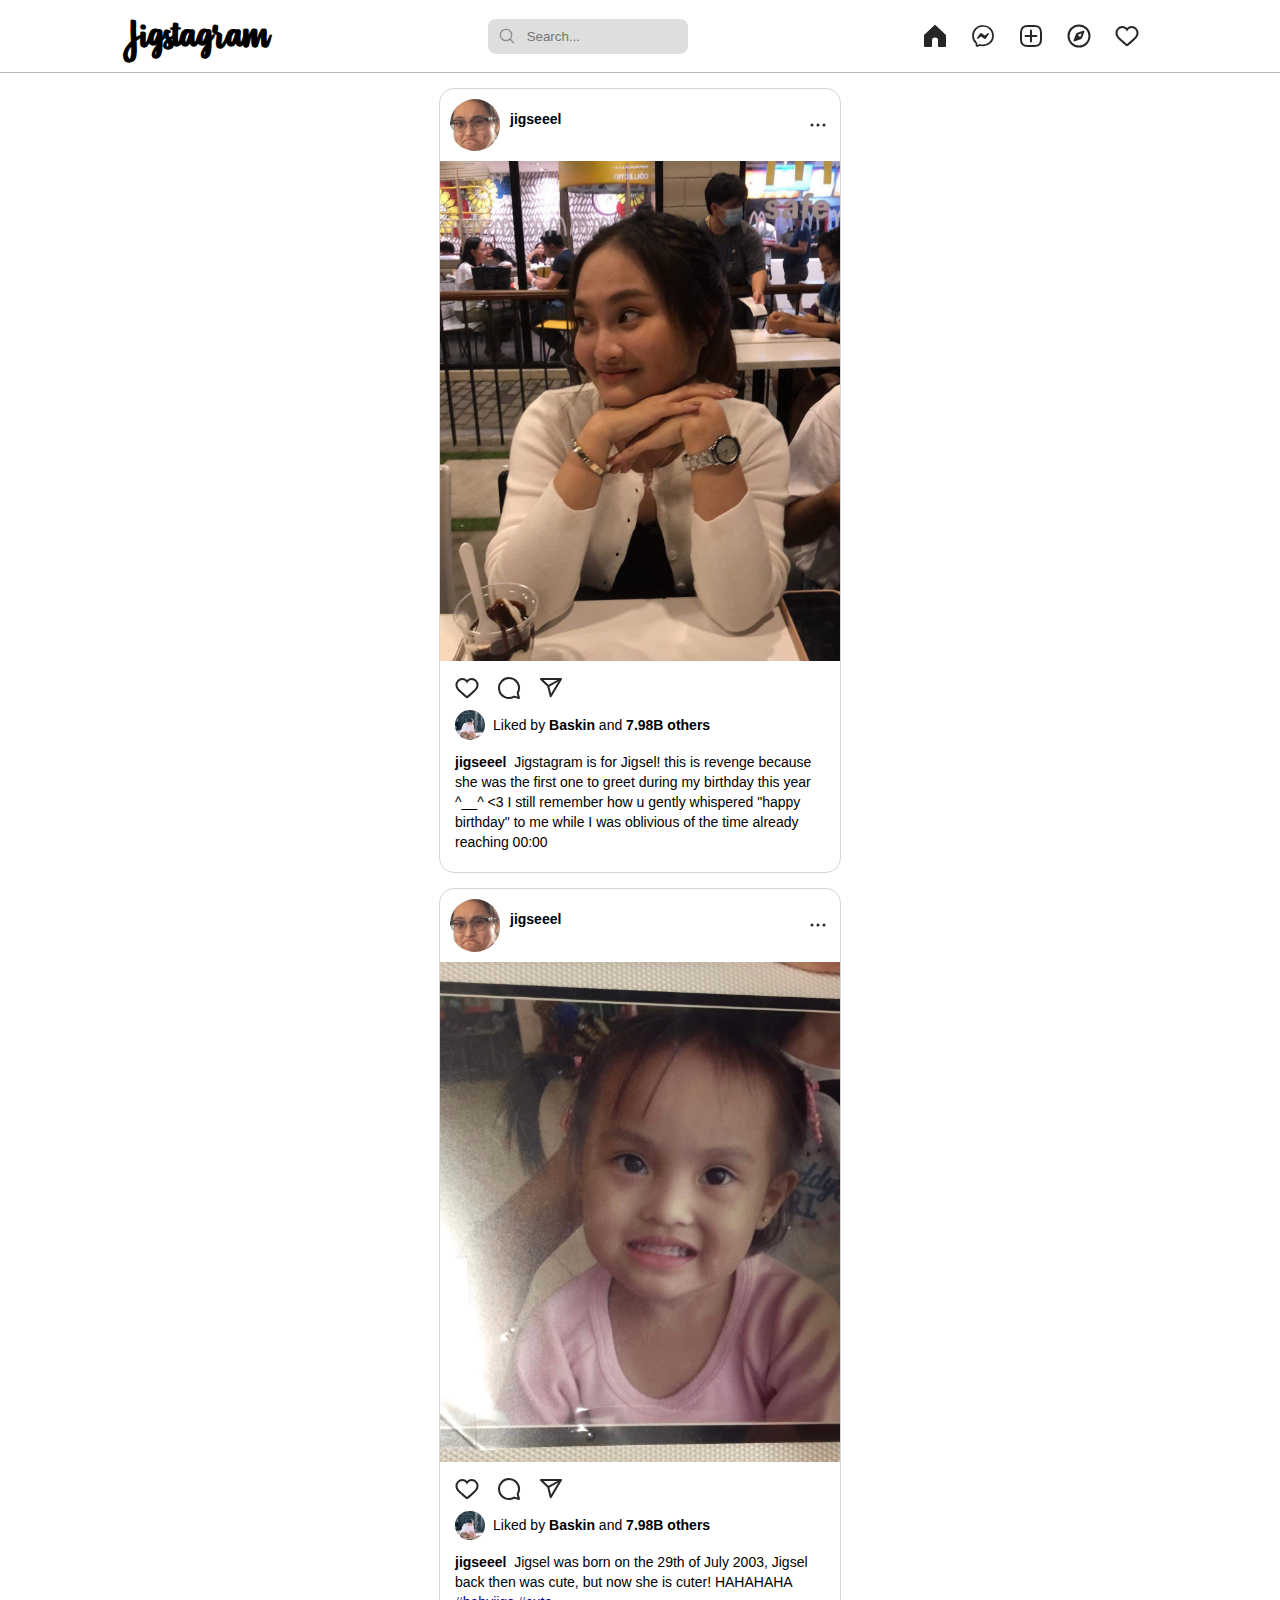
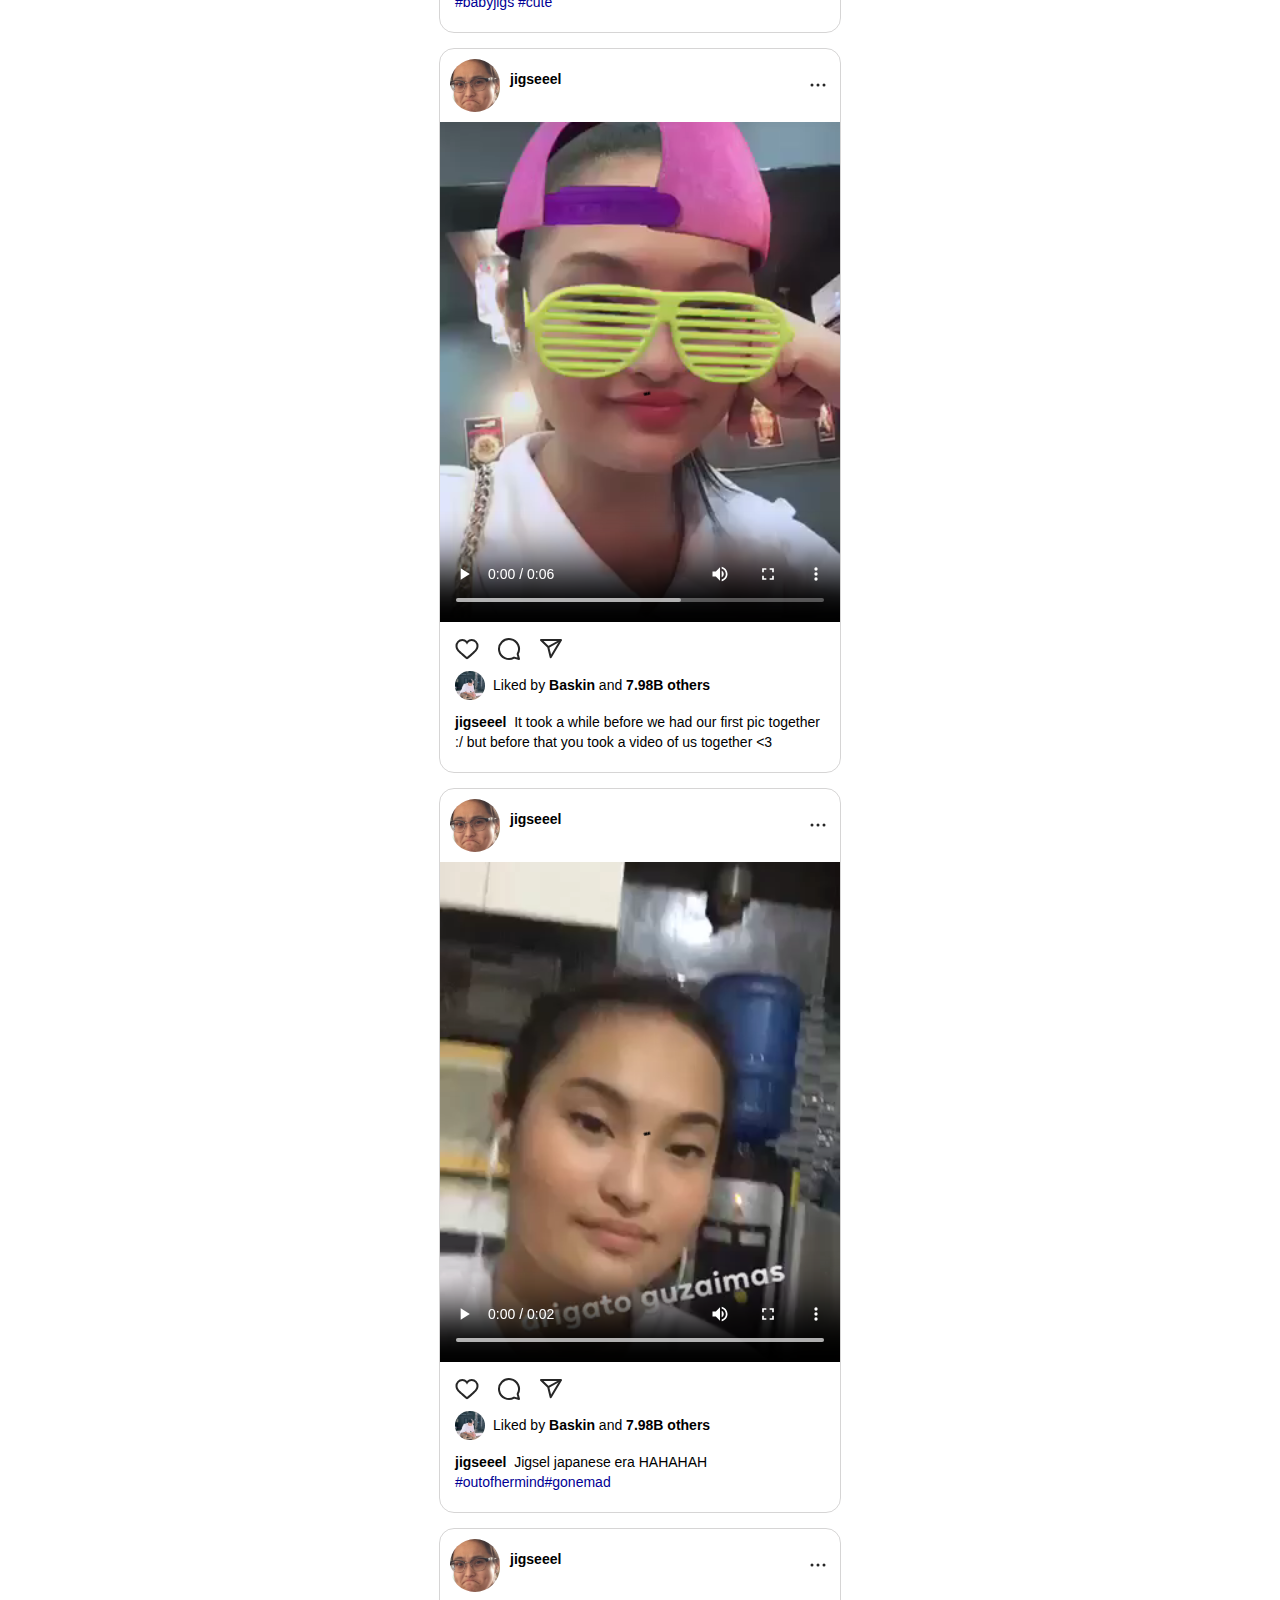
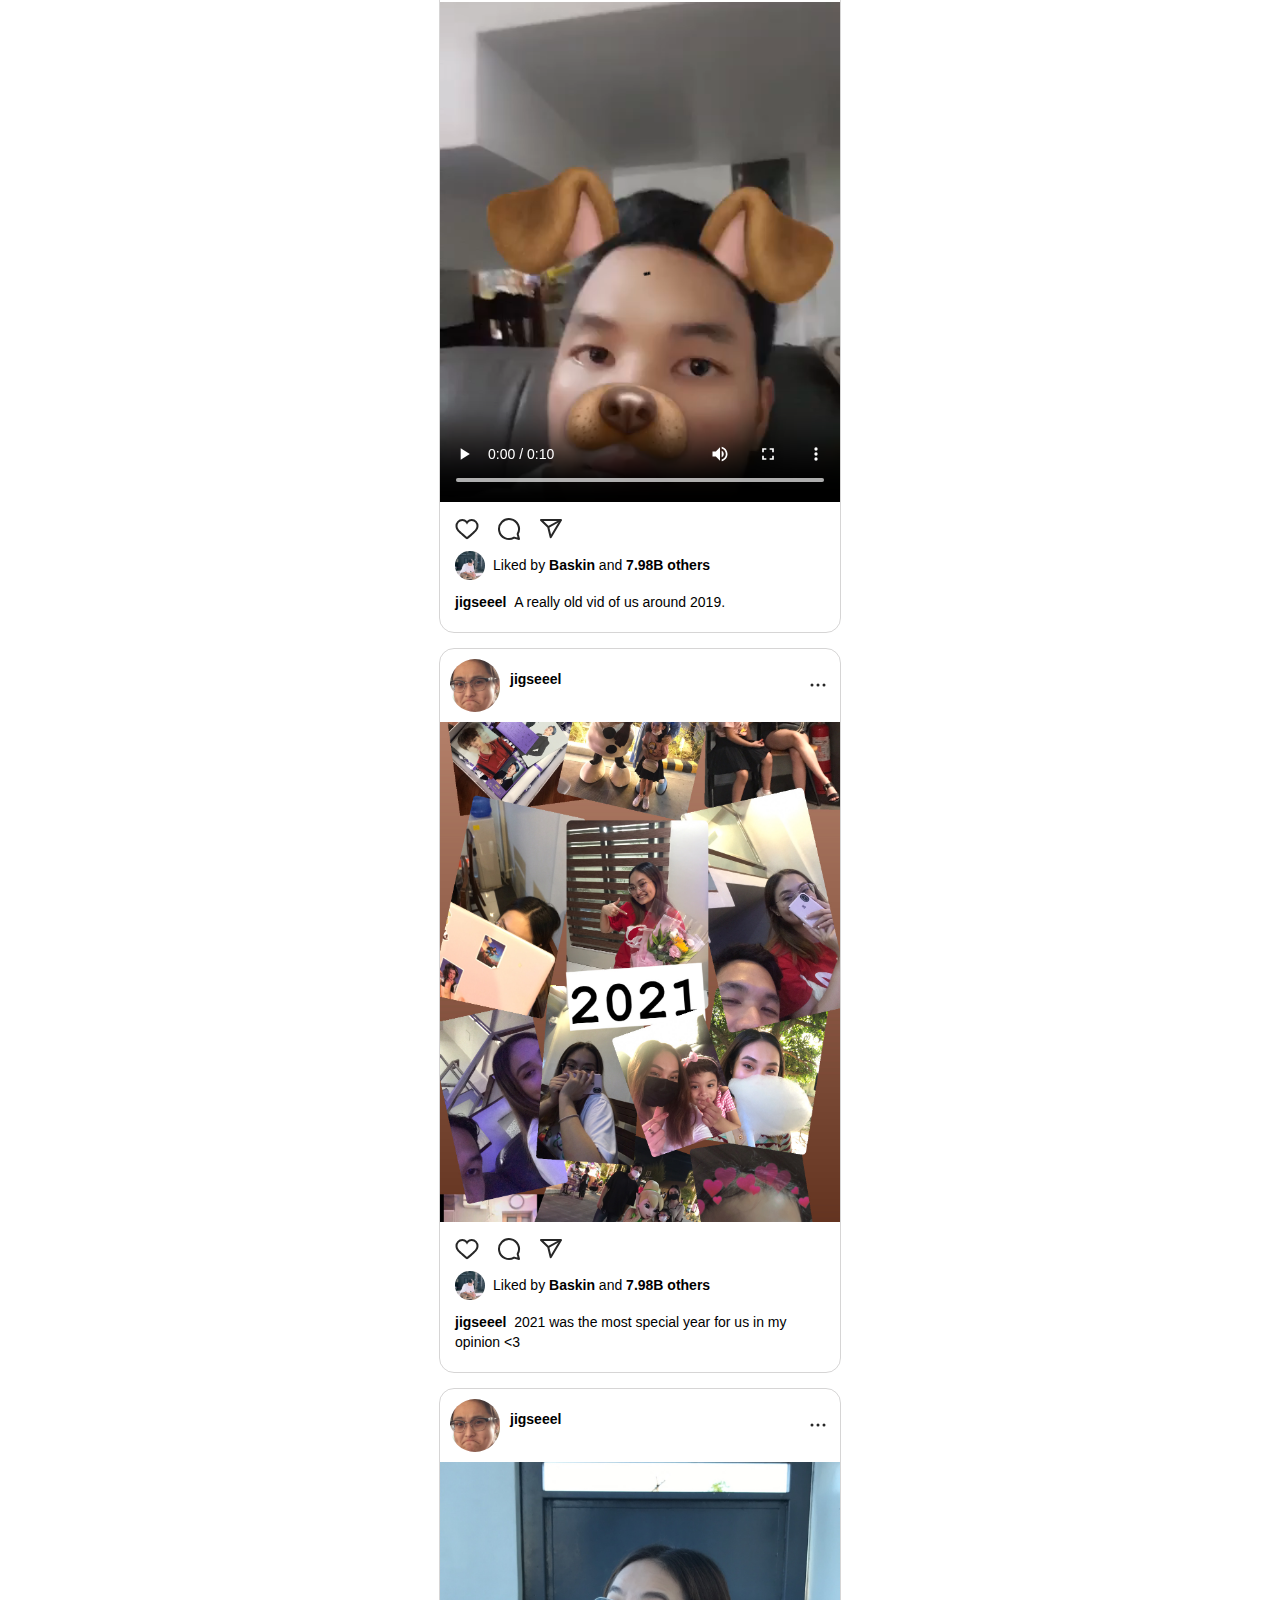
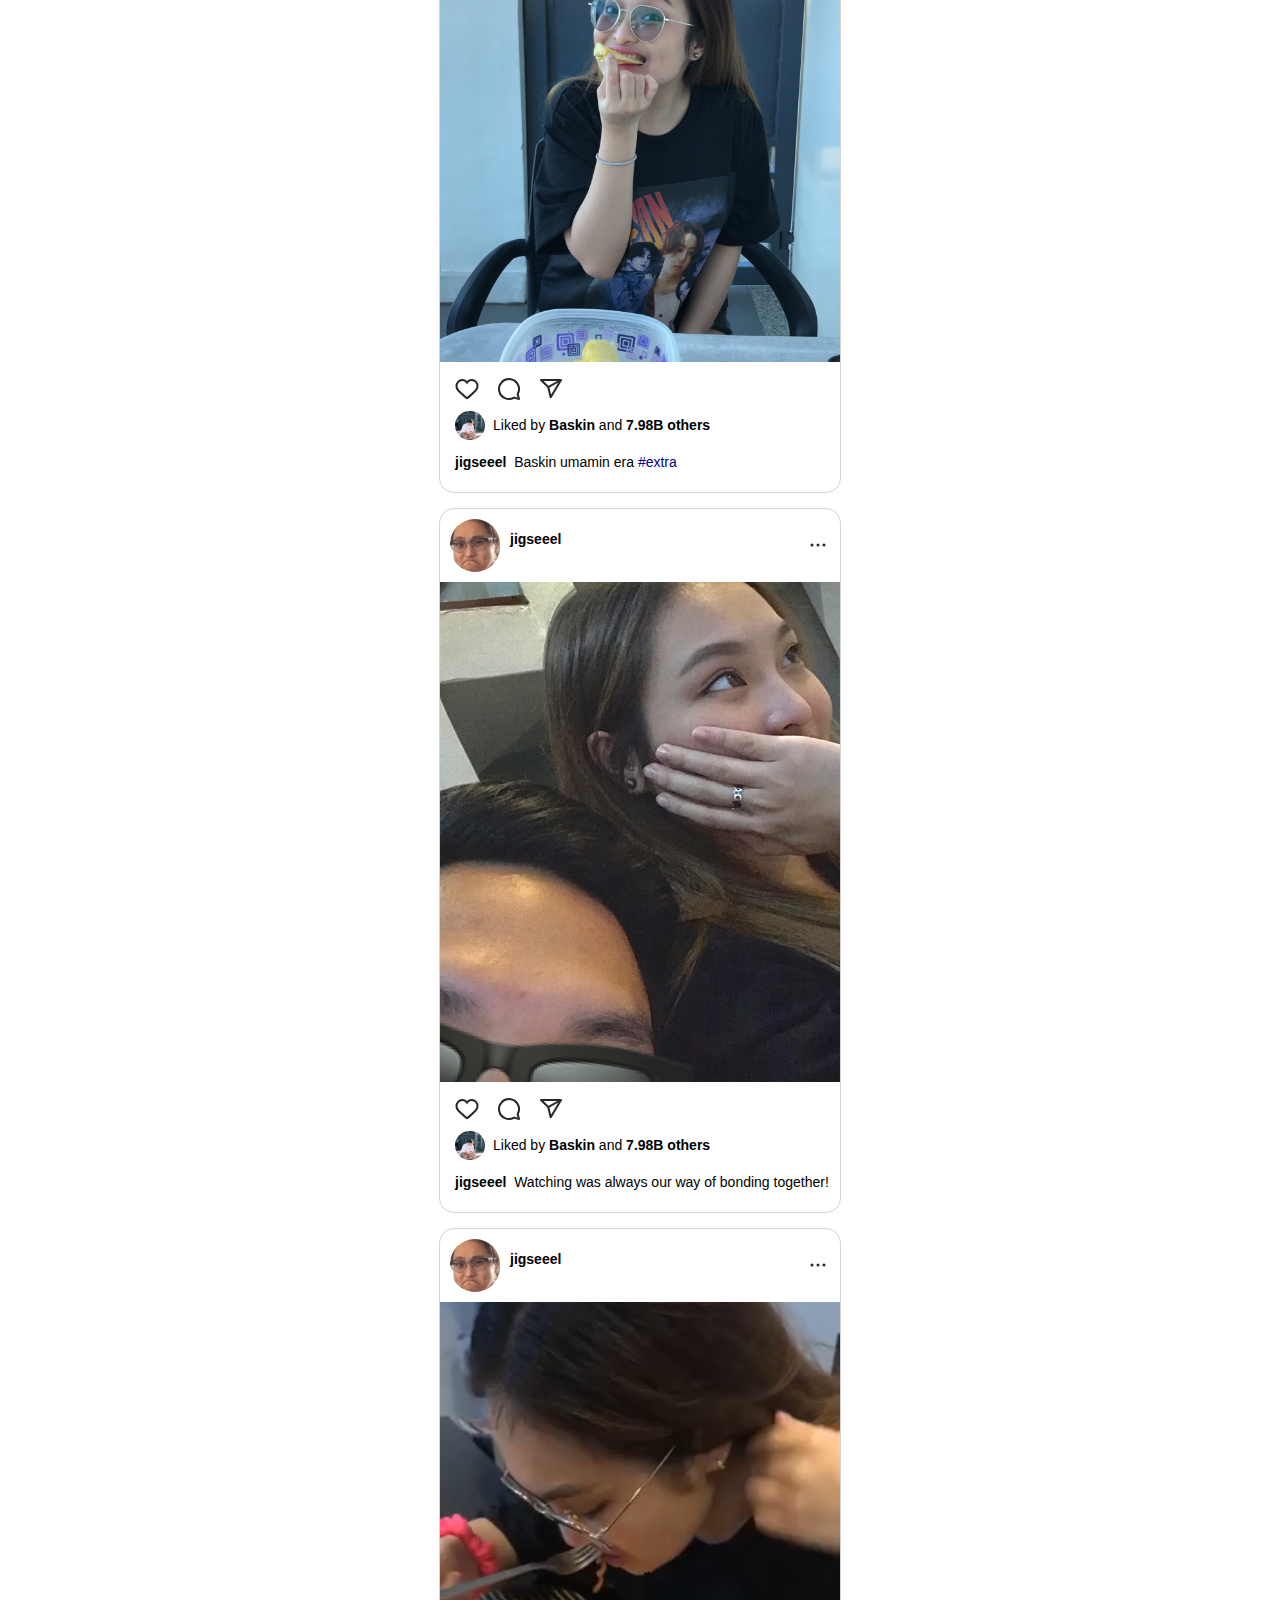
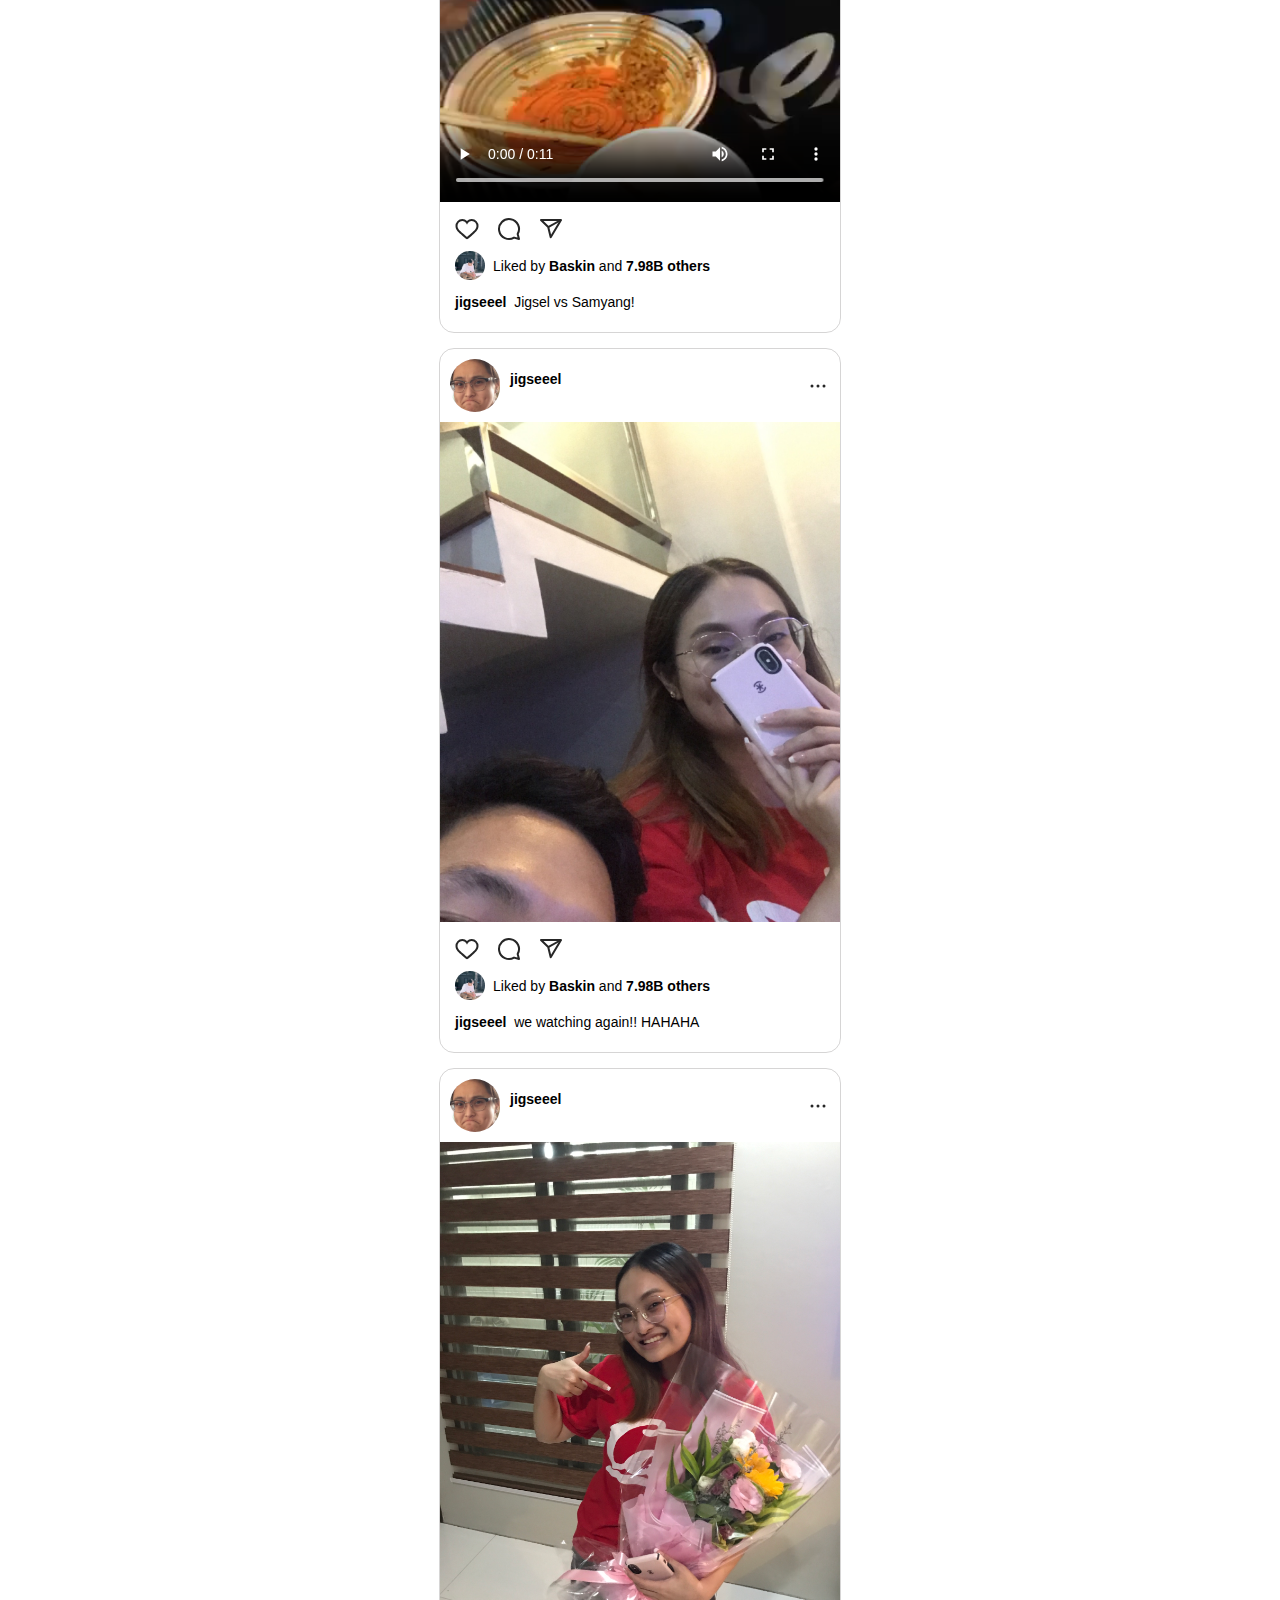
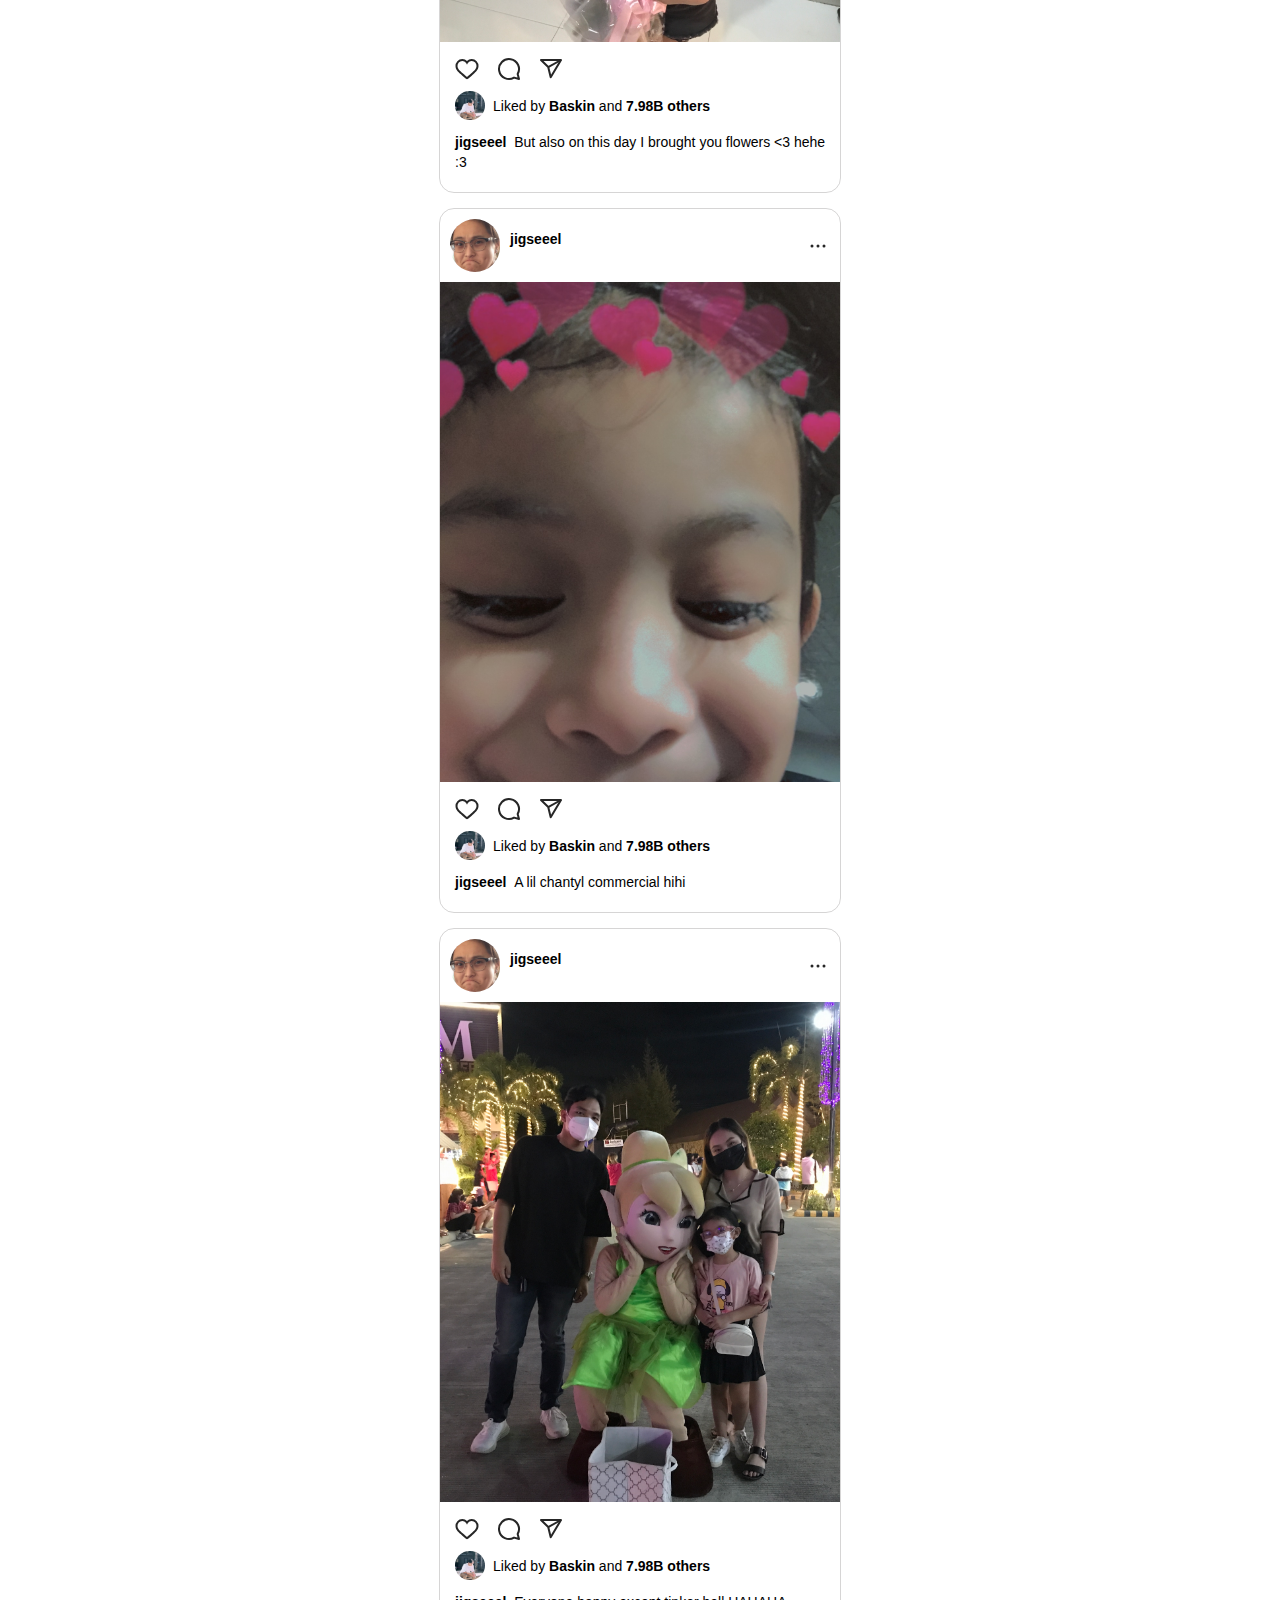
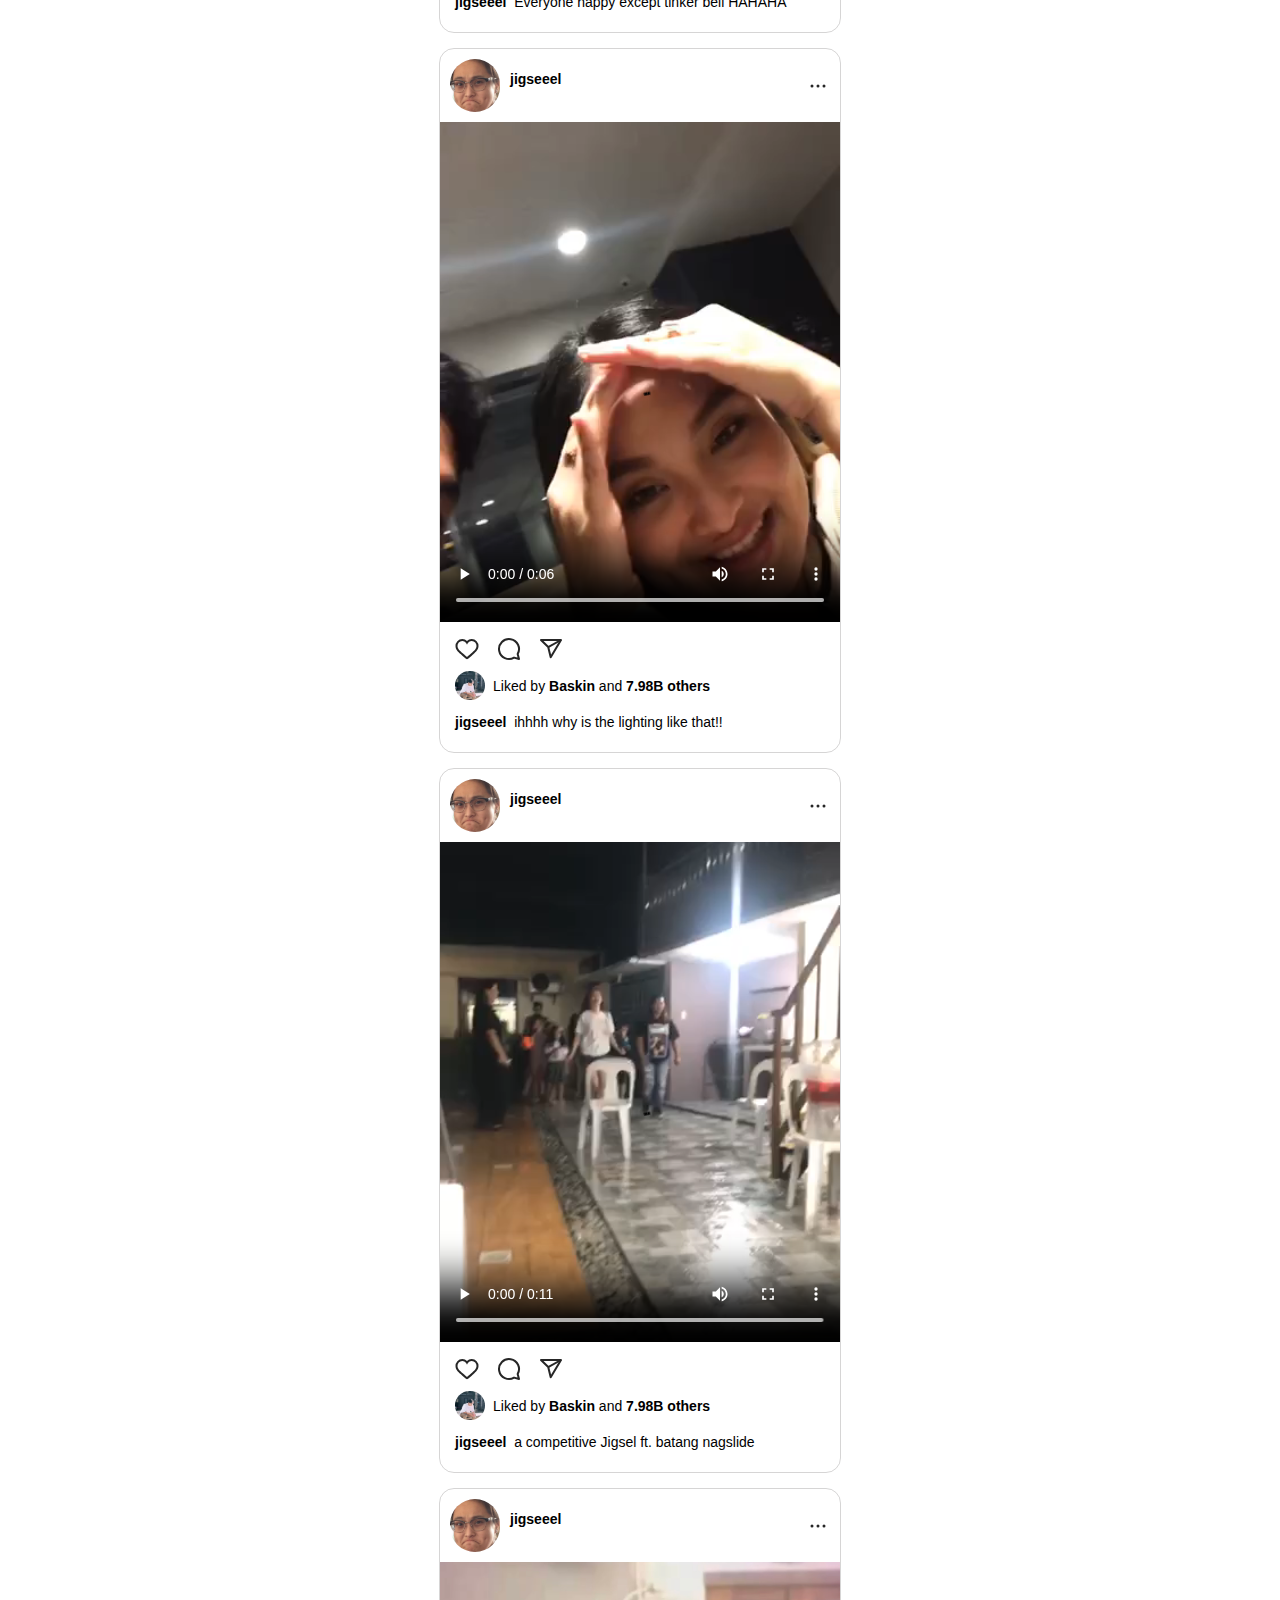
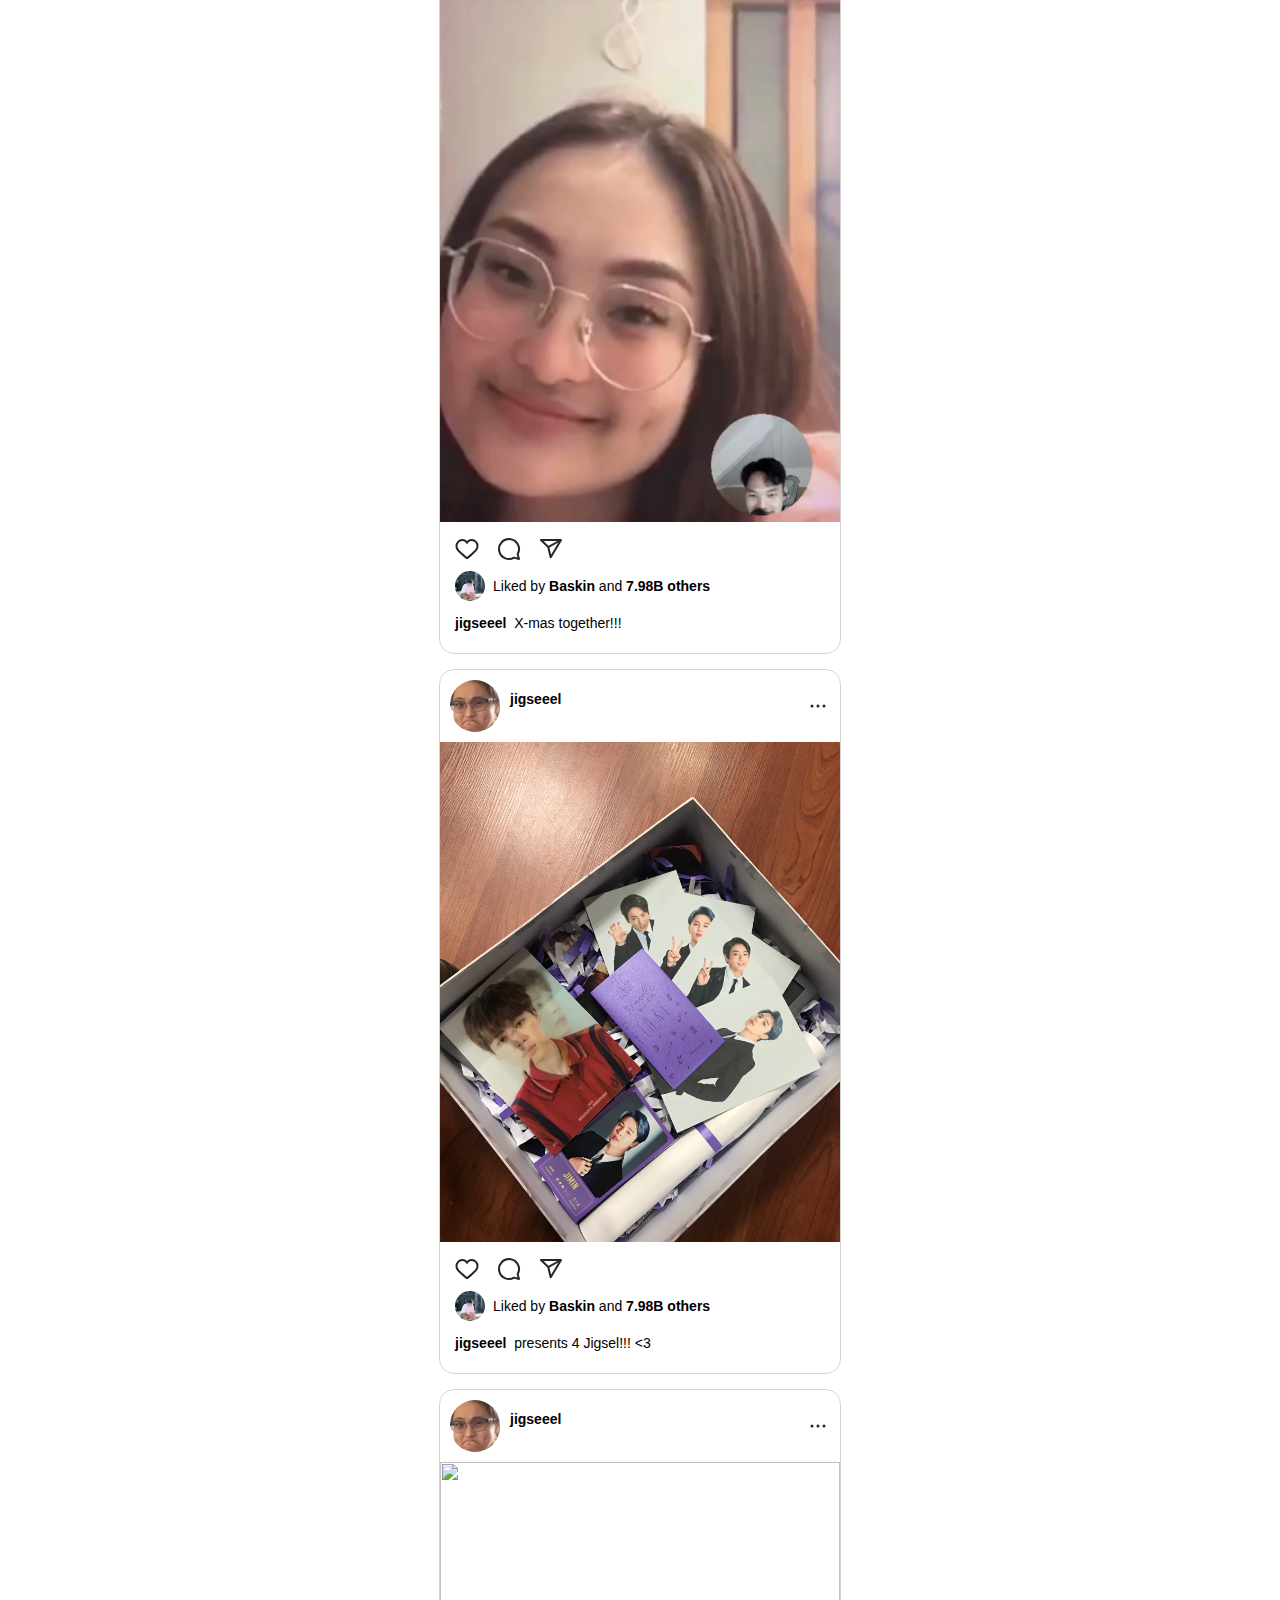
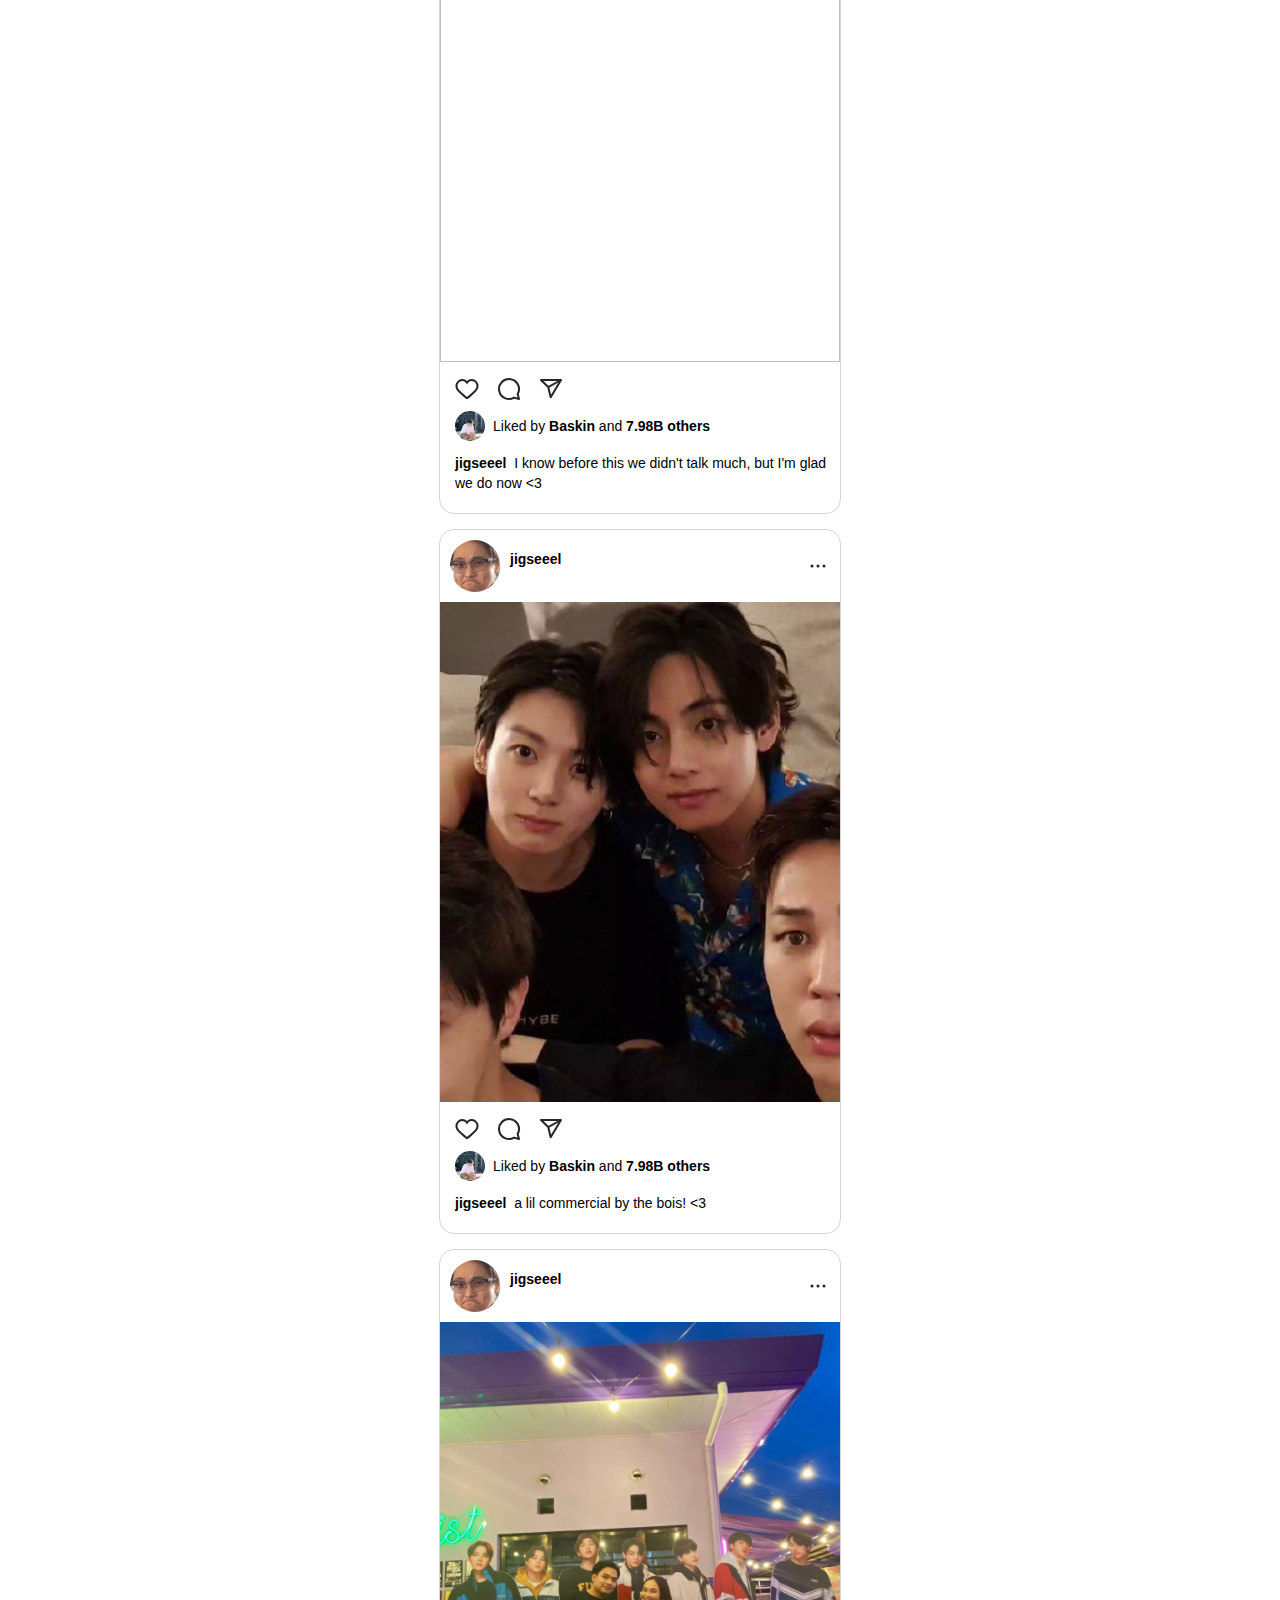
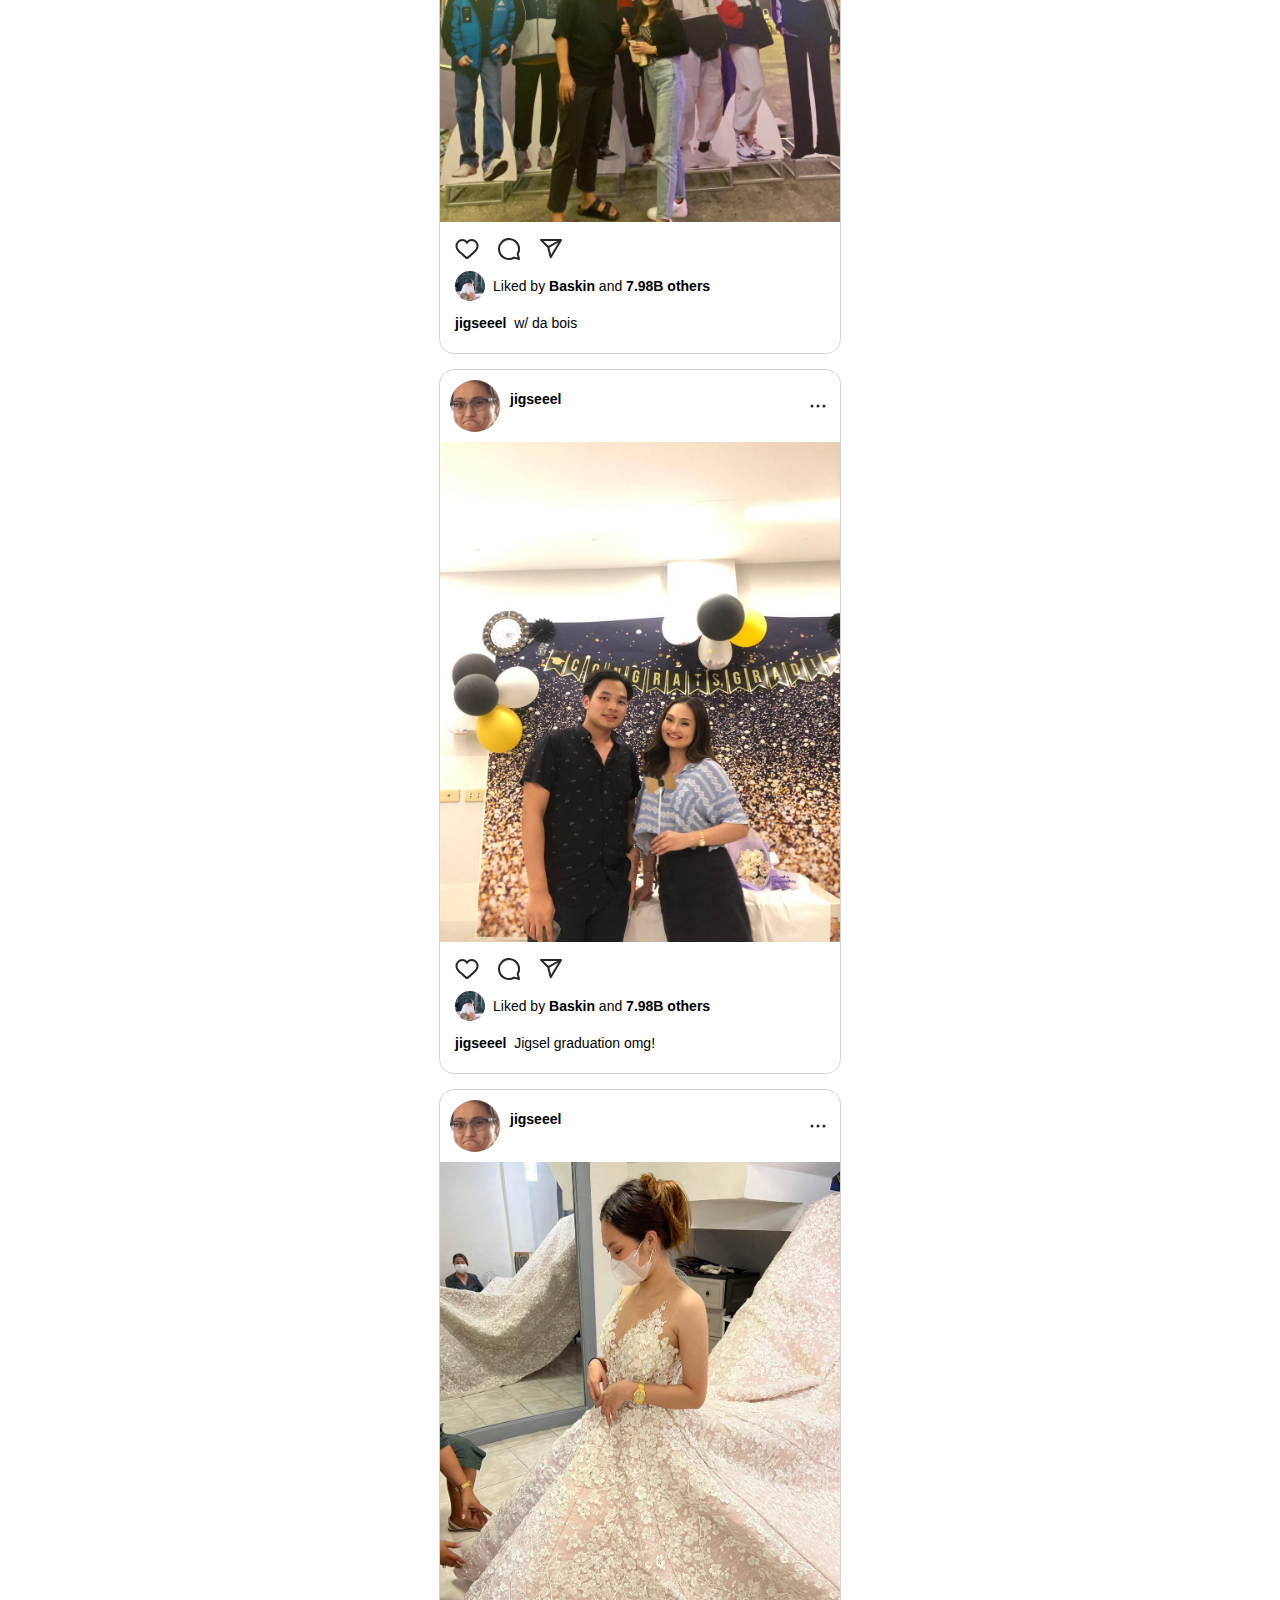
==== index.html @ 7f0ab7f2 "Add files via upload" ====
<html lang="en">
  <head>
    <title>Jigstagram</title>
    <meta charset="UTF-8" />
    <meta http-equiv="X-UA-Compatible" content="IE=edge" />
    <meta
      name="viewport"
      content="width=device-width, initial-scale=1.0, maximum-scale=1"
    />
    <title>Document</title>
    <link rel="stylesheet" href="styles.css" />
  </head>
  <body>
    <header class="main-header">
      <div class="header-wrapper">
        <div>
          <h1>Jigstagram</h1>
        </div>
        <div class="searchbar">
          <div>
            <svg
              aria-label="Search"
              class="_ab6-"
              color="#8e8e8e"
              fill="#8e8e8e"
              height="16"
              role="img"
              viewBox="0 0 24 24"
              width="16"
            >
              <path
                d="M19 10.5A8.5 8.5 0 1110.5 2a8.5 8.5 0 018.5 8.5z"
                fill="none"
                stroke="currentColor"
                stroke-linecap="round"
                stroke-linejoin="round"
                stroke-width="2"
              ></path>
              <line
                fill="none"
                stroke="currentColor"
                stroke-linecap="round"
                stroke-linejoin="round"
                stroke-width="2"
                x1="16.511"
                x2="22"
                y1="16.511"
                y2="22"
              ></line>
            </svg>
          </div>
          <div>
            <input type="text" placeholder="Search..." />
          </div>
        </div>
        <div>
          <div class="header-entity">
            <div class="buttons">
              <svg
                aria-label="Home"
                class="_ab6-"
                color="#262626"
                fill="#262626"
                height="24"
                role="img"
                viewBox="0 0 24 24"
                width="24"
              >
                <path
                  d="M22 23h-6.001a1 1 0 01-1-1v-5.455a2.997 2.997 0 10-5.993 0V22a1 1 0 01-1 1H2a1 1 0 01-1-1V11.543a1.002 1.002 0 01.31-.724l10-9.543a1.001 1.001 0 011.38 0l10 9.543a1.002 1.002 0 01.31.724V22a1 1 0 01-1 1z"
                ></path>
              </svg>
            </div>
            <div class="buttons">
              <svg
                aria-label="Messenger"
                class="_ab6-"
                color="#262626"
                fill="#262626"
                height="24"
                role="img"
                viewBox="0 0 24 24"
                width="24"
              >
                <path
                  d="M12.003 2.001a9.705 9.705 0 110 19.4 10.876 10.876 0 01-2.895-.384.798.798 0 00-.533.04l-1.984.876a.801.801 0 01-1.123-.708l-.054-1.78a.806.806 0 00-.27-.569 9.49 9.49 0 01-3.14-7.175 9.65 9.65 0 0110-9.7z"
                  fill="none"
                  stroke="currentColor"
                  stroke-miterlimit="10"
                  stroke-width="1.739"
                ></path>
                <path
                  d="M17.79 10.132a.659.659 0 00-.962-.873l-2.556 2.05a.63.63 0 01-.758.002L11.06 9.47a1.576 1.576 0 00-2.277.42l-2.567 3.98a.659.659 0 00.961.875l2.556-2.049a.63.63 0 01.759-.002l2.452 1.84a1.576 1.576 0 002.278-.42z"
                  fill-rule="evenodd"
                ></path>
              </svg>
            </div>
            <div class="buttons">
              <svg
                aria-label="New post"
                class="_ab6-"
                color="#262626"
                fill="#262626"
                height="24"
                role="img"
                viewBox="0 0 24 24"
                width="24"
              >
                <path
                  d="M2 12v3.45c0 2.849.698 4.005 1.606 4.944.94.909 2.098 1.608 4.946 1.608h6.896c2.848 0 4.006-.7 4.946-1.608C21.302 19.455 22 18.3 22 15.45V8.552c0-2.849-.698-4.006-1.606-4.945C19.454 2.7 18.296 2 15.448 2H8.552c-2.848 0-4.006.699-4.946 1.607C2.698 4.547 2 5.703 2 8.552z"
                  fill="none"
                  stroke="currentColor"
                  stroke-linecap="round"
                  stroke-linejoin="round"
                  stroke-width="2"
                ></path>
                <line
                  fill="none"
                  stroke="currentColor"
                  stroke-linecap="round"
                  stroke-linejoin="round"
                  stroke-width="2"
                  x1="6.545"
                  x2="17.455"
                  y1="12.001"
                  y2="12.001"
                ></line>
                <line
                  fill="none"
                  stroke="currentColor"
                  stroke-linecap="round"
                  stroke-linejoin="round"
                  stroke-width="2"
                  x1="12.003"
                  x2="12.003"
                  y1="6.545"
                  y2="17.455"
                ></line>
              </svg>
            </div>
            <div class="buttons">
              <svg
                aria-label="Find People"
                class="_ab6-"
                color="#262626"
                fill="#262626"
                height="24"
                role="img"
                viewBox="0 0 24 24"
                width="24"
              >
                <polygon
                  fill="none"
                  points="13.941 13.953 7.581 16.424 10.06 10.056 16.42 7.585 13.941 13.953"
                  stroke="currentColor"
                  stroke-linecap="round"
                  stroke-linejoin="round"
                  stroke-width="2"
                ></polygon>
                <polygon
                  fill-rule="evenodd"
                  points="10.06 10.056 13.949 13.945 7.581 16.424 10.06 10.056"
                ></polygon>
                <circle
                  cx="12.001"
                  cy="12.005"
                  fill="none"
                  r="10.5"
                  stroke="currentColor"
                  stroke-linecap="round"
                  stroke-linejoin="round"
                  stroke-width="2"
                ></circle>
              </svg>
            </div>
            <div class="buttons">
              <svg
                aria-label="Activity Feed"
                class="_ab6-"
                color="#262626"
                fill="#262626"
                height="24"
                role="img"
                viewBox="0 0 24 24"
                width="24"
              >
                <path
                  d="M16.792 3.904A4.989 4.989 0 0121.5 9.122c0 3.072-2.652 4.959-5.197 7.222-2.512 2.243-3.865 3.469-4.303 3.752-.477-.309-2.143-1.823-4.303-3.752C5.141 14.072 2.5 12.167 2.5 9.122a4.989 4.989 0 014.708-5.218 4.21 4.21 0 013.675 1.941c.84 1.175.98 1.763 1.12 1.763s.278-.588 1.11-1.766a4.17 4.17 0 013.679-1.938m0-2a6.04 6.04 0 00-4.797 2.127 6.052 6.052 0 00-4.787-2.127A6.985 6.985 0 00.5 9.122c0 3.61 2.55 5.827 5.015 7.97.283.246.569.494.853.747l1.027.918a44.998 44.998 0 003.518 3.018 2 2 0 002.174 0 45.263 45.263 0 003.626-3.115l.922-.824c.293-.26.59-.519.885-.774 2.334-2.025 4.98-4.32 4.98-7.94a6.985 6.985 0 00-6.708-7.218z"
                ></path>
              </svg>
            </div>
          </div>
        </div>
      </div>
    </header>
    <div
      name="main-body"
      style="
        display: flex;
        justify-content: center;
        flex-direction: column;
        align-items: center;
      "
    >
      <!---POSTS-->
      <!--post1-->
      <div class="post" style="display: flex; flex-direction: column">
        <div
          style="
            display: flex;
            align-items: center;
            flex-direction: row;
            justify-content: space-between;
          "
        >
          <header>
            <div
              style="
                display: flex;
                align-self: flex-start;
                padding: 10px;
                align-items: center;
              "
            >
              <img class="profile-pic" src="pics/jigsprofilepic.png" alt="" />
              <p class="username">jigseeel</p>
            </div>
          </header>
          <div class="option">
            <svg
              aria-label="More options"
              class="_ab6-"
              color="#262626"
              fill="#262626"
              height="24"
              role="img"
              viewBox="0 0 24 24"
              width="24"
              vertical-align:
              baseline
            >
              <circle cx="12" cy="12" r="1.5"></circle>
              <circle cx="6" cy="12" r="1.5"></circle>
              <circle cx="18" cy="12" r="1.5"></circle>
            </svg>
          </div>
        </div>
        <div>
          <img class="post-img" src="pics/1stpost.JPG" alt="" />
        </div>
        <div class="post-footer-wrapper">
          <div style="display: flex">
            <div class="post-buttons">
              <svg
                aria-label="Like"
                class="_ab6-"
                color="#262626"
                fill="#262626"
                height="24"
                role="img"
                viewBox="0 0 24 24"
                width="24"
              >
                <path
                  d="M16.792 3.904A4.989 4.989 0 0121.5 9.122c0 3.072-2.652 4.959-5.197 7.222-2.512 2.243-3.865 3.469-4.303 3.752-.477-.309-2.143-1.823-4.303-3.752C5.141 14.072 2.5 12.167 2.5 9.122a4.989 4.989 0 014.708-5.218 4.21 4.21 0 013.675 1.941c.84 1.175.98 1.763 1.12 1.763s.278-.588 1.11-1.766a4.17 4.17 0 013.679-1.938m0-2a6.04 6.04 0 00-4.797 2.127 6.052 6.052 0 00-4.787-2.127A6.985 6.985 0 00.5 9.122c0 3.61 2.55 5.827 5.015 7.97.283.246.569.494.853.747l1.027.918a44.998 44.998 0 003.518 3.018 2 2 0 002.174 0 45.263 45.263 0 003.626-3.115l.922-.824c.293-.26.59-.519.885-.774 2.334-2.025 4.98-4.32 4.98-7.94a6.985 6.985 0 00-6.708-7.218z"
                ></path>
              </svg>
            </div>
            <div class="post-buttons">
              <svg
                aria-label="Comment"
                class="_ab6-"
                color="#262626"
                fill="#262626"
                height="24"
                role="img"
                viewBox="0 0 24 24"
                width="24"
              >
                <path
                  d="M20.656 17.008a9.993 9.993 0 10-3.59 3.615L22 22z"
                  fill="none"
                  stroke="currentColor"
                  stroke-linejoin="round"
                  stroke-width="2"
                ></path>
              </svg>
            </div>
            <div class="post-buttons">
              <svg
                aria-label="Share Post"
                class="_ab6-"
                color="#262626"
                fill="#262626"
                height="24"
                role="img"
                viewBox="0 0 24 24"
                width="24"
              >
                <line
                  fill="none"
                  stroke="currentColor"
                  stroke-linejoin="round"
                  stroke-width="2"
                  x1="22"
                  x2="9.218"
                  y1="3"
                  y2="10.083"
                ></line>
                <polygon
                  fill="none"
                  points="11.698 20.334 22 3.001 2 3.001 9.218 10.084 11.698 20.334"
                  stroke="currentColor"
                  stroke-linejoin="round"
                  stroke-width="2"
                ></polygon>
              </svg>
            </div>
          </div>
          <div class="likes-group">
            <div>
              <img src="pics/baskin.png" class="profile-pic2" />
            </div>
            <div class="likes">
              <p>Liked by <em>Baskin</em> and <em>7.98B others</em></p>
            </div>
          </div>
          <div class="description">
            <p>
              <em>jigseeel</em>&nbsp;&nbsp;Jigstagram is for Jigsel!
              this is revenge because she was the first one to greet during my
              birthday this year ^__^ &lt;3 I still remember how u gently whispered "happy birthday" to me while I was oblivious of the time already reaching 00:00
            </p>
          </div>
        </div>
      </div>
      <!--post2-->
      <div class="post" style="display: flex; flex-direction: column">
        <div
          style="
            display: flex;
            align-items: center;
            flex-direction: row;
            justify-content: space-between;
          "
        >
          <header>
            <div
              style="
                display: flex;
                align-self: flex-start;
                padding: 10px;
                align-items: center;
              "
            >
              <img class="profile-pic" src="pics/jigsprofilepic.png" alt="" />
              <p class="username">jigseeel</p>
            </div>
          </header>
          <div class="option">
            <svg
              aria-label="More options"
              class="_ab6-"
              color="#262626"
              fill="#262626"
              height="24"
              role="img"
              viewBox="0 0 24 24"
              width="24"
              vertical-align:
              baseline
            >
              <circle cx="12" cy="12" r="1.5"></circle>
              <circle cx="6" cy="12" r="1.5"></circle>
              <circle cx="18" cy="12" r="1.5"></circle>
            </svg>
          </div>
        </div>
        <div>
          <img class="post-img" src="pics/babyjigs.png" alt="" />
        </div>
        <div class="post-footer-wrapper">
          <div style="display: flex">
            <div class="post-buttons">
              <svg
                aria-label="Like"
                class="_ab6-"
                color="#262626"
                fill="#262626"
                height="24"
                role="img"
                viewBox="0 0 24 24"
                width="24"
              >
                <path
                  d="M16.792 3.904A4.989 4.989 0 0121.5 9.122c0 3.072-2.652 4.959-5.197 7.222-2.512 2.243-3.865 3.469-4.303 3.752-.477-.309-2.143-1.823-4.303-3.752C5.141 14.072 2.5 12.167 2.5 9.122a4.989 4.989 0 014.708-5.218 4.21 4.21 0 013.675 1.941c.84 1.175.98 1.763 1.12 1.763s.278-.588 1.11-1.766a4.17 4.17 0 013.679-1.938m0-2a6.04 6.04 0 00-4.797 2.127 6.052 6.052 0 00-4.787-2.127A6.985 6.985 0 00.5 9.122c0 3.61 2.55 5.827 5.015 7.97.283.246.569.494.853.747l1.027.918a44.998 44.998 0 003.518 3.018 2 2 0 002.174 0 45.263 45.263 0 003.626-3.115l.922-.824c.293-.26.59-.519.885-.774 2.334-2.025 4.98-4.32 4.98-7.94a6.985 6.985 0 00-6.708-7.218z"
                ></path>
              </svg>
            </div>
            <div class="post-buttons">
              <svg
                aria-label="Comment"
                class="_ab6-"
                color="#262626"
                fill="#262626"
                height="24"
                role="img"
                viewBox="0 0 24 24"
                width="24"
              >
                <path
                  d="M20.656 17.008a9.993 9.993 0 10-3.59 3.615L22 22z"
                  fill="none"
                  stroke="currentColor"
                  stroke-linejoin="round"
                  stroke-width="2"
                ></path>
              </svg>
            </div>
            <div class="post-buttons">
              <svg
                aria-label="Share Post"
                class="_ab6-"
                color="#262626"
                fill="#262626"
                height="24"
                role="img"
                viewBox="0 0 24 24"
                width="24"
              >
                <line
                  fill="none"
                  stroke="currentColor"
                  stroke-linejoin="round"
                  stroke-width="2"
                  x1="22"
                  x2="9.218"
                  y1="3"
                  y2="10.083"
                ></line>
                <polygon
                  fill="none"
                  points="11.698 20.334 22 3.001 2 3.001 9.218 10.084 11.698 20.334"
                  stroke="currentColor"
                  stroke-linejoin="round"
                  stroke-width="2"
                ></polygon>
              </svg>
            </div>
          </div>
          <div class="likes-group">
            <div>
              <img src="pics/baskin.png" class="profile-pic2" />
            </div>
            <div class="likes">
              <p>Liked by <em>Baskin</em> and <em>7.98B others</em></p>
            </div>
          </div>
          <div class="description">
            <p>
              <em>jigseeel</em>&nbsp;&nbsp;Jigsel was born on the 29th of July
              2003, Jigsel back then was cute, but now she is cuter! HAHAHAHA
              <br />
              <a>#babyjigs</a> <a>#cute</a>
            </p>
          </div>
        </div>
      </div>
      <!--post3-->
      <div class="post" style="display: flex; flex-direction: column">
        <div
          style="
            display: flex;
            align-items: center;
            flex-direction: row;
            justify-content: space-between;
          "
        >
          <header>
            <div
              style="
                display: flex;
                align-self: flex-start;
                padding: 10px;
                align-items: center;
              "
            >
              <img class="profile-pic" src="pics/jigsprofilepic.png" alt="" />
              <p class="username">jigseeel</p>
            </div>
          </header>
          <div class="option">
            <svg
              aria-label="More options"
              class="_ab6-"
              color="#262626"
              fill="#262626"
              height="24"
              role="img"
              viewBox="0 0 24 24"
              width="24"
              vertical-align:
              baseline
            >
              <circle cx="12" cy="12" r="1.5"></circle>
              <circle cx="6" cy="12" r="1.5"></circle>
              <circle cx="18" cy="12" r="1.5"></circle>
            </svg>
          </div>
        </div>
        <div>
          <!--test this again-->
          <video class="post-img" controls download="no">
            <source src="pics/firstvid.MOV" type="video/ogg" />
          </video>
        </div>
        <div class="post-footer-wrapper">
          <div style="display: flex">
            <div class="post-buttons">
              <svg
                aria-label="Like"
                class="_ab6-"
                color="#262626"
                fill="#262626"
                height="24"
                role="img"
                viewBox="0 0 24 24"
                width="24"
              >
                <path
                  d="M16.792 3.904A4.989 4.989 0 0121.5 9.122c0 3.072-2.652 4.959-5.197 7.222-2.512 2.243-3.865 3.469-4.303 3.752-.477-.309-2.143-1.823-4.303-3.752C5.141 14.072 2.5 12.167 2.5 9.122a4.989 4.989 0 014.708-5.218 4.21 4.21 0 013.675 1.941c.84 1.175.98 1.763 1.12 1.763s.278-.588 1.11-1.766a4.17 4.17 0 013.679-1.938m0-2a6.04 6.04 0 00-4.797 2.127 6.052 6.052 0 00-4.787-2.127A6.985 6.985 0 00.5 9.122c0 3.61 2.55 5.827 5.015 7.97.283.246.569.494.853.747l1.027.918a44.998 44.998 0 003.518 3.018 2 2 0 002.174 0 45.263 45.263 0 003.626-3.115l.922-.824c.293-.26.59-.519.885-.774 2.334-2.025 4.98-4.32 4.98-7.94a6.985 6.985 0 00-6.708-7.218z"
                ></path>
              </svg>
            </div>
            <div class="post-buttons">
              <svg
                aria-label="Comment"
                class="_ab6-"
                color="#262626"
                fill="#262626"
                height="24"
                role="img"
                viewBox="0 0 24 24"
                width="24"
              >
                <path
                  d="M20.656 17.008a9.993 9.993 0 10-3.59 3.615L22 22z"
                  fill="none"
                  stroke="currentColor"
                  stroke-linejoin="round"
                  stroke-width="2"
                ></path>
              </svg>
            </div>
            <div class="post-buttons">
              <svg
                aria-label="Share Post"
                class="_ab6-"
                color="#262626"
                fill="#262626"
                height="24"
                role="img"
                viewBox="0 0 24 24"
                width="24"
              >
                <line
                  fill="none"
                  stroke="currentColor"
                  stroke-linejoin="round"
                  stroke-width="2"
                  x1="22"
                  x2="9.218"
                  y1="3"
                  y2="10.083"
                ></line>
                <polygon
                  fill="none"
                  points="11.698 20.334 22 3.001 2 3.001 9.218 10.084 11.698 20.334"
                  stroke="currentColor"
                  stroke-linejoin="round"
                  stroke-width="2"
                ></polygon>
              </svg>
            </div>
          </div>
          <div class="likes-group">
            <div>
              <img src="pics/baskin.png" class="profile-pic2" />
            </div>
            <div class="likes">
              <p>Liked by <em>Baskin</em> and <em>7.98B others</em></p>
            </div>
          </div>
          <div class="description">
            <p>
              <em>jigseeel</em>&nbsp;&nbsp;It took a while before we had our
              first pic together :/ but before that you took a video of us
              together &lt;3
            </p>
          </div>
        </div>
      </div>
      <!--post4-->
      <div class="post" style="display: flex; flex-direction: column">
        <div
          style="
            display: flex;
            align-items: center;
            flex-direction: row;
            justify-content: space-between;
          "
        >
          <header>
            <div
              style="
                display: flex;
                align-self: flex-start;
                padding: 10px;
                align-items: center;
              "
            >
              <img class="profile-pic" src="pics/jigsprofilepic.png" alt="" />
              <p class="username">jigseeel</p>
            </div>
          </header>
          <div class="option">
            <svg
              aria-label="More options"
              class="_ab6-"
              color="#262626"
              fill="#262626"
              height="24"
              role="img"
              viewBox="0 0 24 24"
              width="24"
              vertical-align:
              baseline
            >
              <circle cx="12" cy="12" r="1.5"></circle>
              <circle cx="6" cy="12" r="1.5"></circle>
              <circle cx="18" cy="12" r="1.5"></circle>
            </svg>
          </div>
        </div>
        <div>
          <video class="post-img" controls download="no">
            <source src="pics/japanese era.MOV" type="video/ogg" />
          </video>
        </div>
        <div class="post-footer-wrapper">
          <div style="display: flex">
            <div class="post-buttons">
              <svg
                aria-label="Like"
                class="_ab6-"
                color="#262626"
                fill="#262626"
                height="24"
                role="img"
                viewBox="0 0 24 24"
                width="24"
              >
                <path
                  d="M16.792 3.904A4.989 4.989 0 0121.5 9.122c0 3.072-2.652 4.959-5.197 7.222-2.512 2.243-3.865 3.469-4.303 3.752-.477-.309-2.143-1.823-4.303-3.752C5.141 14.072 2.5 12.167 2.5 9.122a4.989 4.989 0 014.708-5.218 4.21 4.21 0 013.675 1.941c.84 1.175.98 1.763 1.12 1.763s.278-.588 1.11-1.766a4.17 4.17 0 013.679-1.938m0-2a6.04 6.04 0 00-4.797 2.127 6.052 6.052 0 00-4.787-2.127A6.985 6.985 0 00.5 9.122c0 3.61 2.55 5.827 5.015 7.97.283.246.569.494.853.747l1.027.918a44.998 44.998 0 003.518 3.018 2 2 0 002.174 0 45.263 45.263 0 003.626-3.115l.922-.824c.293-.26.59-.519.885-.774 2.334-2.025 4.98-4.32 4.98-7.94a6.985 6.985 0 00-6.708-7.218z"
                ></path>
              </svg>
            </div>
            <div class="post-buttons">
              <svg
                aria-label="Comment"
                class="_ab6-"
                color="#262626"
                fill="#262626"
                height="24"
                role="img"
                viewBox="0 0 24 24"
                width="24"
              >
                <path
                  d="M20.656 17.008a9.993 9.993 0 10-3.59 3.615L22 22z"
                  fill="none"
                  stroke="currentColor"
                  stroke-linejoin="round"
                  stroke-width="2"
                ></path>
              </svg>
            </div>
            <div class="post-buttons">
              <svg
                aria-label="Share Post"
                class="_ab6-"
                color="#262626"
                fill="#262626"
                height="24"
                role="img"
                viewBox="0 0 24 24"
                width="24"
              >
                <line
                  fill="none"
                  stroke="currentColor"
                  stroke-linejoin="round"
                  stroke-width="2"
                  x1="22"
                  x2="9.218"
                  y1="3"
                  y2="10.083"
                ></line>
                <polygon
                  fill="none"
                  points="11.698 20.334 22 3.001 2 3.001 9.218 10.084 11.698 20.334"
                  stroke="currentColor"
                  stroke-linejoin="round"
                  stroke-width="2"
                ></polygon>
              </svg>
            </div>
          </div>
          <div class="likes-group">
            <div>
              <img src="pics/baskin.png" class="profile-pic2" />
            </div>
            <div class="likes">
              <p>Liked by <em>Baskin</em> and <em>7.98B others</em></p>
            </div>
          </div>
          <div class="description">
            <p>
              <em>jigseeel</em>&nbsp;&nbsp;Jigsel japanese era HAHAHAH <br /><a
                >#outofhermind</a
              ><a>#gonemad</a>
            </p>
          </div>
        </div>
      </div>
      <!--post5-->
      <div class="post" style="display: flex; flex-direction: column">
        <div
          style="
            display: flex;
            align-items: center;
            flex-direction: row;
            justify-content: space-between;
          "
        >
          <header>
            <div
              style="
                display: flex;
                align-self: flex-start;
                padding: 10px;
                align-items: center;
              "
            >
              <img class="profile-pic" src="pics/jigsprofilepic.png" alt="" />
              <p class="username">jigseeel</p>
            </div>
          </header>
          <div class="option">
            <svg
              aria-label="More options"
              class="_ab6-"
              color="#262626"
              fill="#262626"
              height="24"
              role="img"
              viewBox="0 0 24 24"
              width="24"
              vertical-align:
              baseline
            >
              <circle cx="12" cy="12" r="1.5"></circle>
              <circle cx="6" cy="12" r="1.5"></circle>
              <circle cx="18" cy="12" r="1.5"></circle>
            </svg>
          </div>
        </div>
        <div>
          <video class="post-img" controls download="no">
            <source src="pics/reallyoldvid.MOV" type="video/ogg" />
        </div>
        <div class="post-footer-wrapper">
          <div style="display: flex">
            <div class="post-buttons">
              <svg
                aria-label="Like"
                class="_ab6-"
                color="#262626"
                fill="#262626"
                height="24"
                role="img"
                viewBox="0 0 24 24"
                width="24"
              >
                <path
                  d="M16.792 3.904A4.989 4.989 0 0121.5 9.122c0 3.072-2.652 4.959-5.197 7.222-2.512 2.243-3.865 3.469-4.303 3.752-.477-.309-2.143-1.823-4.303-3.752C5.141 14.072 2.5 12.167 2.5 9.122a4.989 4.989 0 014.708-5.218 4.21 4.21 0 013.675 1.941c.84 1.175.98 1.763 1.12 1.763s.278-.588 1.11-1.766a4.17 4.17 0 013.679-1.938m0-2a6.04 6.04 0 00-4.797 2.127 6.052 6.052 0 00-4.787-2.127A6.985 6.985 0 00.5 9.122c0 3.61 2.55 5.827 5.015 7.97.283.246.569.494.853.747l1.027.918a44.998 44.998 0 003.518 3.018 2 2 0 002.174 0 45.263 45.263 0 003.626-3.115l.922-.824c.293-.26.59-.519.885-.774 2.334-2.025 4.98-4.32 4.98-7.94a6.985 6.985 0 00-6.708-7.218z"
                ></path>
              </svg>
            </div>
            <div class="post-buttons">
              <svg
                aria-label="Comment"
                class="_ab6-"
                color="#262626"
                fill="#262626"
                height="24"
                role="img"
                viewBox="0 0 24 24"
                width="24"
              >
                <path
                  d="M20.656 17.008a9.993 9.993 0 10-3.59 3.615L22 22z"
                  fill="none"
                  stroke="currentColor"
                  stroke-linejoin="round"
                  stroke-width="2"
                ></path>
              </svg>
            </div>
            <div class="post-buttons">
              <svg
                aria-label="Share Post"
                class="_ab6-"
                color="#262626"
                fill="#262626"
                height="24"
                role="img"
                viewBox="0 0 24 24"
                width="24"
              >
                <line
                  fill="none"
                  stroke="currentColor"
                  stroke-linejoin="round"
                  stroke-width="2"
                  x1="22"
                  x2="9.218"
                  y1="3"
                  y2="10.083"
                ></line>
                <polygon
                  fill="none"
                  points="11.698 20.334 22 3.001 2 3.001 9.218 10.084 11.698 20.334"
                  stroke="currentColor"
                  stroke-linejoin="round"
                  stroke-width="2"
                ></polygon>
              </svg>
            </div>
          </div>
          <div class="likes-group">
            <div>
              <img src="pics/baskin.png" class="profile-pic2" />
            </div>
            <div class="likes">
              <p>Liked by <em>Baskin</em> and <em>7.98B others</em></p>
            </div>
          </div>
          <div class="description">
            <p>
              <em>jigseeel</em>&nbsp;&nbsp;A really old vid of us around 2019.
            </p>
          </div>
        </div>
      </div>
      <!--post6-->
      <div class="post" style="display: flex; flex-direction: column">
        <div
          style="
            display: flex;
            align-items: center;
            flex-direction: row;
            justify-content: space-between;
          "
        >
          <header>
            <div
              style="
                display: flex;
                align-self: flex-start;
                padding: 10px;
                align-items: center;
              "
            >
              <img class="profile-pic" src="pics/jigsprofilepic.png" alt="" />
              <p class="username">jigseeel</p>
            </div>
          </header>
          <div class="option">
            <svg
              aria-label="More options"
              class="_ab6-"
              color="#262626"
              fill="#262626"
              height="24"
              role="img"
              viewBox="0 0 24 24"
              width="24"
              vertical-align:
              baseline
            >
              <circle cx="12" cy="12" r="1.5"></circle>
              <circle cx="6" cy="12" r="1.5"></circle>
              <circle cx="18" cy="12" r="1.5"></circle>
            </svg>
          </div>
        </div>
        <div>
          <img class="post-img" src="pics/2021.JPG" alt="" />
        </div>
        <div class="post-footer-wrapper">
          <div style="display: flex">
            <div class="post-buttons">
              <svg
                aria-label="Like"
                class="_ab6-"
                color="#262626"
                fill="#262626"
                height="24"
                role="img"
                viewBox="0 0 24 24"
                width="24"
              >
                <path
                  d="M16.792 3.904A4.989 4.989 0 0121.5 9.122c0 3.072-2.652 4.959-5.197 7.222-2.512 2.243-3.865 3.469-4.303 3.752-.477-.309-2.143-1.823-4.303-3.752C5.141 14.072 2.5 12.167 2.5 9.122a4.989 4.989 0 014.708-5.218 4.21 4.21 0 013.675 1.941c.84 1.175.98 1.763 1.12 1.763s.278-.588 1.11-1.766a4.17 4.17 0 013.679-1.938m0-2a6.04 6.04 0 00-4.797 2.127 6.052 6.052 0 00-4.787-2.127A6.985 6.985 0 00.5 9.122c0 3.61 2.55 5.827 5.015 7.97.283.246.569.494.853.747l1.027.918a44.998 44.998 0 003.518 3.018 2 2 0 002.174 0 45.263 45.263 0 003.626-3.115l.922-.824c.293-.26.59-.519.885-.774 2.334-2.025 4.98-4.32 4.98-7.94a6.985 6.985 0 00-6.708-7.218z"
                ></path>
              </svg>
            </div>
            <div class="post-buttons">
              <svg
                aria-label="Comment"
                class="_ab6-"
                color="#262626"
                fill="#262626"
                height="24"
                role="img"
                viewBox="0 0 24 24"
                width="24"
              >
                <path
                  d="M20.656 17.008a9.993 9.993 0 10-3.59 3.615L22 22z"
                  fill="none"
                  stroke="currentColor"
                  stroke-linejoin="round"
                  stroke-width="2"
                ></path>
              </svg>
            </div>
            <div class="post-buttons">
              <svg
                aria-label="Share Post"
                class="_ab6-"
                color="#262626"
                fill="#262626"
                height="24"
                role="img"
                viewBox="0 0 24 24"
                width="24"
              >
                <line
                  fill="none"
                  stroke="currentColor"
                  stroke-linejoin="round"
                  stroke-width="2"
                  x1="22"
                  x2="9.218"
                  y1="3"
                  y2="10.083"
                ></line>
                <polygon
                  fill="none"
                  points="11.698 20.334 22 3.001 2 3.001 9.218 10.084 11.698 20.334"
                  stroke="currentColor"
                  stroke-linejoin="round"
                  stroke-width="2"
                ></polygon>
              </svg>
            </div>
          </div>
          <div class="likes-group">
            <div>
              <img src="pics/baskin.png" class="profile-pic2" />
            </div>
            <div class="likes">
              <p>Liked by <em>Baskin</em> and <em>7.98B others</em></p>
            </div>
          </div>
          <div class="description">
            <p><em>jigseeel</em>&nbsp;&nbsp;2021 was the most special year for us in my opinion &lt;3</p>
          </div>
        </div>
      </div>
      <!--post7-->
      <div class="post" style="display: flex; flex-direction: column">
        <div
          style="
            display: flex;
            align-items: center;
            flex-direction: row;
            justify-content: space-between;
          "
        >
          <header>
            <div
              style="
                display: flex;
                align-self: flex-start;
                padding: 10px;
                align-items: center;
              "
            >
              <img class="profile-pic" src="pics/jigsprofilepic.png" alt="" />
              <p class="username">jigseeel</p>
            </div>
          </header>
          <div class="option">
            <svg
              aria-label="More options"
              class="_ab6-"
              color="#262626"
              fill="#262626"
              height="24"
              role="img"
              viewBox="0 0 24 24"
              width="24"
              vertical-align:
              baseline
            >
              <circle cx="12" cy="12" r="1.5"></circle>
              <circle cx="6" cy="12" r="1.5"></circle>
              <circle cx="18" cy="12" r="1.5"></circle>
            </svg>
          </div>
        </div>
        <div>
          <img class="post-img" src="pics/umamin1.JPG" alt="" />
        </div>
        <div class="post-footer-wrapper">
          <div style="display: flex">
            <div class="post-buttons">
              <svg
                aria-label="Like"
                class="_ab6-"
                color="#262626"
                fill="#262626"
                height="24"
                role="img"
                viewBox="0 0 24 24"
                width="24"
              >
                <path
                  d="M16.792 3.904A4.989 4.989 0 0121.5 9.122c0 3.072-2.652 4.959-5.197 7.222-2.512 2.243-3.865 3.469-4.303 3.752-.477-.309-2.143-1.823-4.303-3.752C5.141 14.072 2.5 12.167 2.5 9.122a4.989 4.989 0 014.708-5.218 4.21 4.21 0 013.675 1.941c.84 1.175.98 1.763 1.12 1.763s.278-.588 1.11-1.766a4.17 4.17 0 013.679-1.938m0-2a6.04 6.04 0 00-4.797 2.127 6.052 6.052 0 00-4.787-2.127A6.985 6.985 0 00.5 9.122c0 3.61 2.55 5.827 5.015 7.97.283.246.569.494.853.747l1.027.918a44.998 44.998 0 003.518 3.018 2 2 0 002.174 0 45.263 45.263 0 003.626-3.115l.922-.824c.293-.26.59-.519.885-.774 2.334-2.025 4.98-4.32 4.98-7.94a6.985 6.985 0 00-6.708-7.218z"
                ></path>
              </svg>
            </div>
            <div class="post-buttons">
              <svg
                aria-label="Comment"
                class="_ab6-"
                color="#262626"
                fill="#262626"
                height="24"
                role="img"
                viewBox="0 0 24 24"
                width="24"
              >
                <path
                  d="M20.656 17.008a9.993 9.993 0 10-3.59 3.615L22 22z"
                  fill="none"
                  stroke="currentColor"
                  stroke-linejoin="round"
                  stroke-width="2"
                ></path>
              </svg>
            </div>
            <div class="post-buttons">
              <svg
                aria-label="Share Post"
                class="_ab6-"
                color="#262626"
                fill="#262626"
                height="24"
                role="img"
                viewBox="0 0 24 24"
                width="24"
              >
                <line
                  fill="none"
                  stroke="currentColor"
                  stroke-linejoin="round"
                  stroke-width="2"
                  x1="22"
                  x2="9.218"
                  y1="3"
                  y2="10.083"
                ></line>
                <polygon
                  fill="none"
                  points="11.698 20.334 22 3.001 2 3.001 9.218 10.084 11.698 20.334"
                  stroke="currentColor"
                  stroke-linejoin="round"
                  stroke-width="2"
                ></polygon>
              </svg>
            </div>
          </div>
          <div class="likes-group">
            <div>
              <img src="pics/baskin.png" class="profile-pic2" />
            </div>
            <div class="likes">
              <p>Liked by <em>Baskin</em> and <em>7.98B others</em></p>
            </div>
          </div>
          <div class="description">
            <p><em>jigseeel</em>&nbsp;&nbsp;Baskin umamin era <a>#extra</a></p>
          </div>
        </div>
      </div>
      <!--post8-->
      <div class="post" style="display: flex; flex-direction: column">
        <div
          style="
            display: flex;
            align-items: center;
            flex-direction: row;
            justify-content: space-between;
          "
        >
          <header>
            <div
              style="
                display: flex;
                align-self: flex-start;
                padding: 10px;
                align-items: center;
              "
            >
              <img class="profile-pic" src="pics/jigsprofilepic.png" alt="" />
              <p class="username">jigseeel</p>
            </div>
          </header>
          <div class="option">
            <svg
              aria-label="More options"
              class="_ab6-"
              color="#262626"
              fill="#262626"
              height="24"
              role="img"
              viewBox="0 0 24 24"
              width="24"
              vertical-align:
              baseline
            >
              <circle cx="12" cy="12" r="1.5"></circle>
              <circle cx="6" cy="12" r="1.5"></circle>
              <circle cx="18" cy="12" r="1.5"></circle>
            </svg>
          </div>
        </div>
        <div>
          <img class="post-img" src="pics/watching together.JPG" alt="" />
        </div>
        <div class="post-footer-wrapper">
          <div style="display: flex">
            <div class="post-buttons">
              <svg
                aria-label="Like"
                class="_ab6-"
                color="#262626"
                fill="#262626"
                height="24"
                role="img"
                viewBox="0 0 24 24"
                width="24"
              >
                <path
                  d="M16.792 3.904A4.989 4.989 0 0121.5 9.122c0 3.072-2.652 4.959-5.197 7.222-2.512 2.243-3.865 3.469-4.303 3.752-.477-.309-2.143-1.823-4.303-3.752C5.141 14.072 2.5 12.167 2.5 9.122a4.989 4.989 0 014.708-5.218 4.21 4.21 0 013.675 1.941c.84 1.175.98 1.763 1.12 1.763s.278-.588 1.11-1.766a4.17 4.17 0 013.679-1.938m0-2a6.04 6.04 0 00-4.797 2.127 6.052 6.052 0 00-4.787-2.127A6.985 6.985 0 00.5 9.122c0 3.61 2.55 5.827 5.015 7.97.283.246.569.494.853.747l1.027.918a44.998 44.998 0 003.518 3.018 2 2 0 002.174 0 45.263 45.263 0 003.626-3.115l.922-.824c.293-.26.59-.519.885-.774 2.334-2.025 4.98-4.32 4.98-7.94a6.985 6.985 0 00-6.708-7.218z"
                ></path>
              </svg>
            </div>
            <div class="post-buttons">
              <svg
                aria-label="Comment"
                class="_ab6-"
                color="#262626"
                fill="#262626"
                height="24"
                role="img"
                viewBox="0 0 24 24"
                width="24"
              >
                <path
                  d="M20.656 17.008a9.993 9.993 0 10-3.59 3.615L22 22z"
                  fill="none"
                  stroke="currentColor"
                  stroke-linejoin="round"
                  stroke-width="2"
                ></path>
              </svg>
            </div>
            <div class="post-buttons">
              <svg
                aria-label="Share Post"
                class="_ab6-"
                color="#262626"
                fill="#262626"
                height="24"
                role="img"
                viewBox="0 0 24 24"
                width="24"
              >
                <line
                  fill="none"
                  stroke="currentColor"
                  stroke-linejoin="round"
                  stroke-width="2"
                  x1="22"
                  x2="9.218"
                  y1="3"
                  y2="10.083"
                ></line>
                <polygon
                  fill="none"
                  points="11.698 20.334 22 3.001 2 3.001 9.218 10.084 11.698 20.334"
                  stroke="currentColor"
                  stroke-linejoin="round"
                  stroke-width="2"
                ></polygon>
              </svg>
            </div>
          </div>
          <div class="likes-group">
            <div>
              <img src="pics/baskin.png" class="profile-pic2" />
            </div>
            <div class="likes">
              <p>Liked by <em>Baskin</em> and <em>7.98B others</em></p>
            </div>
          </div>
          <div class="description">
            <p><em>jigseeel</em>&nbsp;&nbsp;Watching was always our way of bonding together!</p>
          </div>
        </div>
      </div>
      <!--post8.5-->
      <div class="post" style="display: flex; flex-direction: column">
        <div
          style="
            display: flex;
            align-items: center;
            flex-direction: row;
            justify-content: space-between;
          "
        >
          <header>
            <div
              style="
                display: flex;
                align-self: flex-start;
                padding: 10px;
                align-items: center;
              "
            >
              <img class="profile-pic" src="pics/jigsprofilepic.png" alt="" />
              <p class="username">jigseeel</p>
            </div>
          </header>
          <div class="option">
            <svg
              aria-label="More options"
              class="_ab6-"
              color="#262626"
              fill="#262626"
              height="24"
              role="img"
              viewBox="0 0 24 24"
              width="24"
              vertical-align:
              baseline
            >
              <circle cx="12" cy="12" r="1.5"></circle>
              <circle cx="6" cy="12" r="1.5"></circle>
              <circle cx="18" cy="12" r="1.5"></circle>
            </svg>
          </div>
        </div>
        <div>
          <video class="post-img" controls download="no">
            <source src="pics/samyang.MP4" type="video/ogg" />
          </video>
        </div>
        <div class="post-footer-wrapper">
          <div style="display: flex">
            <div class="post-buttons">
              <svg
                aria-label="Like"
                class="_ab6-"
                color="#262626"
                fill="#262626"
                height="24"
                role="img"
                viewBox="0 0 24 24"
                width="24"
              >
                <path
                  d="M16.792 3.904A4.989 4.989 0 0121.5 9.122c0 3.072-2.652 4.959-5.197 7.222-2.512 2.243-3.865 3.469-4.303 3.752-.477-.309-2.143-1.823-4.303-3.752C5.141 14.072 2.5 12.167 2.5 9.122a4.989 4.989 0 014.708-5.218 4.21 4.21 0 013.675 1.941c.84 1.175.98 1.763 1.12 1.763s.278-.588 1.11-1.766a4.17 4.17 0 013.679-1.938m0-2a6.04 6.04 0 00-4.797 2.127 6.052 6.052 0 00-4.787-2.127A6.985 6.985 0 00.5 9.122c0 3.61 2.55 5.827 5.015 7.97.283.246.569.494.853.747l1.027.918a44.998 44.998 0 003.518 3.018 2 2 0 002.174 0 45.263 45.263 0 003.626-3.115l.922-.824c.293-.26.59-.519.885-.774 2.334-2.025 4.98-4.32 4.98-7.94a6.985 6.985 0 00-6.708-7.218z"
                ></path>
              </svg>
            </div>
            <div class="post-buttons">
              <svg
                aria-label="Comment"
                class="_ab6-"
                color="#262626"
                fill="#262626"
                height="24"
                role="img"
                viewBox="0 0 24 24"
                width="24"
              >
                <path
                  d="M20.656 17.008a9.993 9.993 0 10-3.59 3.615L22 22z"
                  fill="none"
                  stroke="currentColor"
                  stroke-linejoin="round"
                  stroke-width="2"
                ></path>
              </svg>
            </div>
            <div class="post-buttons">
              <svg
                aria-label="Share Post"
                class="_ab6-"
                color="#262626"
                fill="#262626"
                height="24"
                role="img"
                viewBox="0 0 24 24"
                width="24"
              >
                <line
                  fill="none"
                  stroke="currentColor"
                  stroke-linejoin="round"
                  stroke-width="2"
                  x1="22"
                  x2="9.218"
                  y1="3"
                  y2="10.083"
                ></line>
                <polygon
                  fill="none"
                  points="11.698 20.334 22 3.001 2 3.001 9.218 10.084 11.698 20.334"
                  stroke="currentColor"
                  stroke-linejoin="round"
                  stroke-width="2"
                ></polygon>
              </svg>
            </div>
          </div>
          <div class="likes-group">
            <div>
              <img src="pics/baskin.png" class="profile-pic2" />
            </div>
            <div class="likes">
              <p>Liked by <em>Baskin</em> and <em>7.98B others</em></p>
            </div>
          </div>
          <div class="description">
            <p><em>jigseeel</em>&nbsp;&nbsp;Jigsel vs Samyang!</p>
          </div>
        </div>
      </div>      
      <!--post9-->
      <div class="post" style="display: flex; flex-direction: column">
        <div
          style="
            display: flex;
            align-items: center;
            flex-direction: row;
            justify-content: space-between;
          "
        >
          <header>
            <div
              style="
                display: flex;
                align-self: flex-start;
                padding: 10px;
                align-items: center;
              "
            >
              <img class="profile-pic" src="pics/jigsprofilepic.png" alt="" />
              <p class="username">jigseeel</p>
            </div>
          </header>
          <div class="option">
            <svg
              aria-label="More options"
              class="_ab6-"
              color="#262626"
              fill="#262626"
              height="24"
              role="img"
              viewBox="0 0 24 24"
              width="24"
              vertical-align:
              baseline
            >
              <circle cx="12" cy="12" r="1.5"></circle>
              <circle cx="6" cy="12" r="1.5"></circle>
              <circle cx="18" cy="12" r="1.5"></circle>
            </svg>
          </div>
        </div>
        <div>
          <img class="post-img" src="pics/watchagain.JPG" alt="" />
        </div>
        <div class="post-footer-wrapper">
          <div style="display: flex">
            <div class="post-buttons">
              <svg
                aria-label="Like"
                class="_ab6-"
                color="#262626"
                fill="#262626"
                height="24"
                role="img"
                viewBox="0 0 24 24"
                width="24"
              >
                <path
                  d="M16.792 3.904A4.989 4.989 0 0121.5 9.122c0 3.072-2.652 4.959-5.197 7.222-2.512 2.243-3.865 3.469-4.303 3.752-.477-.309-2.143-1.823-4.303-3.752C5.141 14.072 2.5 12.167 2.5 9.122a4.989 4.989 0 014.708-5.218 4.21 4.21 0 013.675 1.941c.84 1.175.98 1.763 1.12 1.763s.278-.588 1.11-1.766a4.17 4.17 0 013.679-1.938m0-2a6.04 6.04 0 00-4.797 2.127 6.052 6.052 0 00-4.787-2.127A6.985 6.985 0 00.5 9.122c0 3.61 2.55 5.827 5.015 7.97.283.246.569.494.853.747l1.027.918a44.998 44.998 0 003.518 3.018 2 2 0 002.174 0 45.263 45.263 0 003.626-3.115l.922-.824c.293-.26.59-.519.885-.774 2.334-2.025 4.98-4.32 4.98-7.94a6.985 6.985 0 00-6.708-7.218z"
                ></path>
              </svg>
            </div>
            <div class="post-buttons">
              <svg
                aria-label="Comment"
                class="_ab6-"
                color="#262626"
                fill="#262626"
                height="24"
                role="img"
                viewBox="0 0 24 24"
                width="24"
              >
                <path
                  d="M20.656 17.008a9.993 9.993 0 10-3.59 3.615L22 22z"
                  fill="none"
                  stroke="currentColor"
                  stroke-linejoin="round"
                  stroke-width="2"
                ></path>
              </svg>
            </div>
            <div class="post-buttons">
              <svg
                aria-label="Share Post"
                class="_ab6-"
                color="#262626"
                fill="#262626"
                height="24"
                role="img"
                viewBox="0 0 24 24"
                width="24"
              >
                <line
                  fill="none"
                  stroke="currentColor"
                  stroke-linejoin="round"
                  stroke-width="2"
                  x1="22"
                  x2="9.218"
                  y1="3"
                  y2="10.083"
                ></line>
                <polygon
                  fill="none"
                  points="11.698 20.334 22 3.001 2 3.001 9.218 10.084 11.698 20.334"
                  stroke="currentColor"
                  stroke-linejoin="round"
                  stroke-width="2"
                ></polygon>
              </svg>
            </div>
          </div>
          <div class="likes-group">
            <div>
              <img src="pics/baskin.png" class="profile-pic2" />
            </div>
            <div class="likes">
              <p>Liked by <em>Baskin</em> and <em>7.98B others</em></p>
            </div>
          </div>
          <div class="description">
            <p><em>jigseeel</em>&nbsp;&nbsp;we watching again!! HAHAHA</p>
          </div>
        </div>
      </div>
      <!--post10-->
      <div class="post" style="display: flex; flex-direction: column">
        <div
          style="
            display: flex;
            align-items: center;
            flex-direction: row;
            justify-content: space-between;
          "
        >
          <header>
            <div
              style="
                display: flex;
                align-self: flex-start;
                padding: 10px;
                align-items: center;
              "
            >
              <img class="profile-pic" src="pics/jigsprofilepic.png" alt="" />
              <p class="username">jigseeel</p>
            </div>
          </header>
          <div class="option">
            <svg
              aria-label="More options"
              class="_ab6-"
              color="#262626"
              fill="#262626"
              height="24"
              role="img"
              viewBox="0 0 24 24"
              width="24"
              vertical-align:
              baseline
            >
              <circle cx="12" cy="12" r="1.5"></circle>
              <circle cx="6" cy="12" r="1.5"></circle>
              <circle cx="18" cy="12" r="1.5"></circle>
            </svg>
          </div>
        </div>
        <div>
          <img class="post-img" src="pics/flowers.JPG" alt="" />
        </div>
        <div class="post-footer-wrapper">
          <div style="display: flex">
            <div class="post-buttons">
              <svg
                aria-label="Like"
                class="_ab6-"
                color="#262626"
                fill="#262626"
                height="24"
                role="img"
                viewBox="0 0 24 24"
                width="24"
              >
                <path
                  d="M16.792 3.904A4.989 4.989 0 0121.5 9.122c0 3.072-2.652 4.959-5.197 7.222-2.512 2.243-3.865 3.469-4.303 3.752-.477-.309-2.143-1.823-4.303-3.752C5.141 14.072 2.5 12.167 2.5 9.122a4.989 4.989 0 014.708-5.218 4.21 4.21 0 013.675 1.941c.84 1.175.98 1.763 1.12 1.763s.278-.588 1.11-1.766a4.17 4.17 0 013.679-1.938m0-2a6.04 6.04 0 00-4.797 2.127 6.052 6.052 0 00-4.787-2.127A6.985 6.985 0 00.5 9.122c0 3.61 2.55 5.827 5.015 7.97.283.246.569.494.853.747l1.027.918a44.998 44.998 0 003.518 3.018 2 2 0 002.174 0 45.263 45.263 0 003.626-3.115l.922-.824c.293-.26.59-.519.885-.774 2.334-2.025 4.98-4.32 4.98-7.94a6.985 6.985 0 00-6.708-7.218z"
                ></path>
              </svg>
            </div>
            <div class="post-buttons">
              <svg
                aria-label="Comment"
                class="_ab6-"
                color="#262626"
                fill="#262626"
                height="24"
                role="img"
                viewBox="0 0 24 24"
                width="24"
              >
                <path
                  d="M20.656 17.008a9.993 9.993 0 10-3.59 3.615L22 22z"
                  fill="none"
                  stroke="currentColor"
                  stroke-linejoin="round"
                  stroke-width="2"
                ></path>
              </svg>
            </div>
            <div class="post-buttons">
              <svg
                aria-label="Share Post"
                class="_ab6-"
                color="#262626"
                fill="#262626"
                height="24"
                role="img"
                viewBox="0 0 24 24"
                width="24"
              >
                <line
                  fill="none"
                  stroke="currentColor"
                  stroke-linejoin="round"
                  stroke-width="2"
                  x1="22"
                  x2="9.218"
                  y1="3"
                  y2="10.083"
                ></line>
                <polygon
                  fill="none"
                  points="11.698 20.334 22 3.001 2 3.001 9.218 10.084 11.698 20.334"
                  stroke="currentColor"
                  stroke-linejoin="round"
                  stroke-width="2"
                ></polygon>
              </svg>
            </div>
          </div>
          <div class="likes-group">
            <div>
              <img src="pics/baskin.png" class="profile-pic2" />
            </div>
            <div class="likes">
              <p>Liked by <em>Baskin</em> and <em>7.98B others</em></p>
            </div>
          </div>
          <div class="description">
            <p><em>jigseeel</em>&nbsp;&nbsp;But also on this day I brought you flowers &lt;3 hehe :3</p>
          </div>
        </div>
      </div>
      <!--post11-->
      <div class="post" style="display: flex; flex-direction: column">
        <div
          style="
            display: flex;
            align-items: center;
            flex-direction: row;
            justify-content: space-between;
          "
        >
          <header>
            <div
              style="
                display: flex;
                align-self: flex-start;
                padding: 10px;
                align-items: center;
              "
            >
              <img class="profile-pic" src="pics/jigsprofilepic.png" alt="" />
              <p class="username">jigseeel</p>
            </div>
          </header>
          <div class="option">
            <svg
              aria-label="More options"
              class="_ab6-"
              color="#262626"
              fill="#262626"
              height="24"
              role="img"
              viewBox="0 0 24 24"
              width="24"
              vertical-align:
              baseline
            >
              <circle cx="12" cy="12" r="1.5"></circle>
              <circle cx="6" cy="12" r="1.5"></circle>
              <circle cx="18" cy="12" r="1.5"></circle>
            </svg>
          </div>
        </div>
        <div>
          <img class="post-img" src="pics/chantyl.JPG" alt="" />
        </div>
        <div class="post-footer-wrapper">
          <div style="display: flex">
            <div class="post-buttons">
              <svg
                aria-label="Like"
                class="_ab6-"
                color="#262626"
                fill="#262626"
                height="24"
                role="img"
                viewBox="0 0 24 24"
                width="24"
              >
                <path
                  d="M16.792 3.904A4.989 4.989 0 0121.5 9.122c0 3.072-2.652 4.959-5.197 7.222-2.512 2.243-3.865 3.469-4.303 3.752-.477-.309-2.143-1.823-4.303-3.752C5.141 14.072 2.5 12.167 2.5 9.122a4.989 4.989 0 014.708-5.218 4.21 4.21 0 013.675 1.941c.84 1.175.98 1.763 1.12 1.763s.278-.588 1.11-1.766a4.17 4.17 0 013.679-1.938m0-2a6.04 6.04 0 00-4.797 2.127 6.052 6.052 0 00-4.787-2.127A6.985 6.985 0 00.5 9.122c0 3.61 2.55 5.827 5.015 7.97.283.246.569.494.853.747l1.027.918a44.998 44.998 0 003.518 3.018 2 2 0 002.174 0 45.263 45.263 0 003.626-3.115l.922-.824c.293-.26.59-.519.885-.774 2.334-2.025 4.98-4.32 4.98-7.94a6.985 6.985 0 00-6.708-7.218z"
                ></path>
              </svg>
            </div>
            <div class="post-buttons">
              <svg
                aria-label="Comment"
                class="_ab6-"
                color="#262626"
                fill="#262626"
                height="24"
                role="img"
                viewBox="0 0 24 24"
                width="24"
              >
                <path
                  d="M20.656 17.008a9.993 9.993 0 10-3.59 3.615L22 22z"
                  fill="none"
                  stroke="currentColor"
                  stroke-linejoin="round"
                  stroke-width="2"
                ></path>
              </svg>
            </div>
            <div class="post-buttons">
              <svg
                aria-label="Share Post"
                class="_ab6-"
                color="#262626"
                fill="#262626"
                height="24"
                role="img"
                viewBox="0 0 24 24"
                width="24"
              >
                <line
                  fill="none"
                  stroke="currentColor"
                  stroke-linejoin="round"
                  stroke-width="2"
                  x1="22"
                  x2="9.218"
                  y1="3"
                  y2="10.083"
                ></line>
                <polygon
                  fill="none"
                  points="11.698 20.334 22 3.001 2 3.001 9.218 10.084 11.698 20.334"
                  stroke="currentColor"
                  stroke-linejoin="round"
                  stroke-width="2"
                ></polygon>
              </svg>
            </div>
          </div>
          <div class="likes-group">
            <div>
              <img src="pics/baskin.png" class="profile-pic2" />
            </div>
            <div class="likes">
              <p>Liked by <em>Baskin</em> and <em>7.98B others</em></p>
            </div>
          </div>
          <div class="description">
            <p><em>jigseeel</em>&nbsp;&nbsp;A lil chantyl commercial hihi</p>
          </div>
        </div>
      </div>
      <!--post12-->
      <div class="post" style="display: flex; flex-direction: column">
        <div
          style="
            display: flex;
            align-items: center;
            flex-direction: row;
            justify-content: space-between;
          "
        >
          <header>
            <div
              style="
                display: flex;
                align-self: flex-start;
                padding: 10px;
                align-items: center;
              "
            >
              <img class="profile-pic" src="pics/jigsprofilepic.png" alt="" />
              <p class="username">jigseeel</p>
            </div>
          </header>
          <div class="option">
            <svg
              aria-label="More options"
              class="_ab6-"
              color="#262626"
              fill="#262626"
              height="24"
              role="img"
              viewBox="0 0 24 24"
              width="24"
              vertical-align:
              baseline
            >
              <circle cx="12" cy="12" r="1.5"></circle>
              <circle cx="6" cy="12" r="1.5"></circle>
              <circle cx="18" cy="12" r="1.5"></circle>
            </svg>
          </div>
        </div>
        <div>
          <img class="post-img" src="pics/hehe.JPG" alt="" />
        </div>
        <div class="post-footer-wrapper">
          <div style="display: flex">
            <div class="post-buttons">
              <svg
                aria-label="Like"
                class="_ab6-"
                color="#262626"
                fill="#262626"
                height="24"
                role="img"
                viewBox="0 0 24 24"
                width="24"
              >
                <path
                  d="M16.792 3.904A4.989 4.989 0 0121.5 9.122c0 3.072-2.652 4.959-5.197 7.222-2.512 2.243-3.865 3.469-4.303 3.752-.477-.309-2.143-1.823-4.303-3.752C5.141 14.072 2.5 12.167 2.5 9.122a4.989 4.989 0 014.708-5.218 4.21 4.21 0 013.675 1.941c.84 1.175.98 1.763 1.12 1.763s.278-.588 1.11-1.766a4.17 4.17 0 013.679-1.938m0-2a6.04 6.04 0 00-4.797 2.127 6.052 6.052 0 00-4.787-2.127A6.985 6.985 0 00.5 9.122c0 3.61 2.55 5.827 5.015 7.97.283.246.569.494.853.747l1.027.918a44.998 44.998 0 003.518 3.018 2 2 0 002.174 0 45.263 45.263 0 003.626-3.115l.922-.824c.293-.26.59-.519.885-.774 2.334-2.025 4.98-4.32 4.98-7.94a6.985 6.985 0 00-6.708-7.218z"
                ></path>
              </svg>
            </div>
            <div class="post-buttons">
              <svg
                aria-label="Comment"
                class="_ab6-"
                color="#262626"
                fill="#262626"
                height="24"
                role="img"
                viewBox="0 0 24 24"
                width="24"
              >
                <path
                  d="M20.656 17.008a9.993 9.993 0 10-3.59 3.615L22 22z"
                  fill="none"
                  stroke="currentColor"
                  stroke-linejoin="round"
                  stroke-width="2"
                ></path>
              </svg>
            </div>
            <div class="post-buttons">
              <svg
                aria-label="Share Post"
                class="_ab6-"
                color="#262626"
                fill="#262626"
                height="24"
                role="img"
                viewBox="0 0 24 24"
                width="24"
              >
                <line
                  fill="none"
                  stroke="currentColor"
                  stroke-linejoin="round"
                  stroke-width="2"
                  x1="22"
                  x2="9.218"
                  y1="3"
                  y2="10.083"
                ></line>
                <polygon
                  fill="none"
                  points="11.698 20.334 22 3.001 2 3.001 9.218 10.084 11.698 20.334"
                  stroke="currentColor"
                  stroke-linejoin="round"
                  stroke-width="2"
                ></polygon>
              </svg>
            </div>
          </div>
          <div class="likes-group">
            <div>
              <img src="pics/baskin.png" class="profile-pic2" />
            </div>
            <div class="likes">
              <p>Liked by <em>Baskin</em> and <em>7.98B others</em></p>
            </div>
          </div>
          <div class="description">
            <p><em>jigseeel</em>&nbsp;&nbsp;Everyone happy except tinker bell HAHAHA</p>
          </div>
        </div>
      </div>
      <!--post12.5-->
      <div class="post" style="display: flex; flex-direction: column">
        <div
          style="
            display: flex;
            align-items: center;
            flex-direction: row;
            justify-content: space-between;
          "
        >
          <header>
            <div
              style="
                display: flex;
                align-self: flex-start;
                padding: 10px;
                align-items: center;
              "
            >
              <img class="profile-pic" src="pics/jigsprofilepic.png" alt="" />
              <p class="username">jigseeel</p>
            </div>
          </header>
          <div class="option">
            <svg
              aria-label="More options"
              class="_ab6-"
              color="#262626"
              fill="#262626"
              height="24"
              role="img"
              viewBox="0 0 24 24"
              width="24"
              vertical-align:
              baseline
            >
              <circle cx="12" cy="12" r="1.5"></circle>
              <circle cx="6" cy="12" r="1.5"></circle>
              <circle cx="18" cy="12" r="1.5"></circle>
            </svg>
          </div>
        </div>
        <div>
          <video class="post-img" controls download="no">
            <source src="pics/lighting.MP4" type="video/ogg" />
          </video>
              </div>
        <div class="post-footer-wrapper">
          <div style="display: flex">
            <div class="post-buttons">
              <svg
                aria-label="Like"
                class="_ab6-"
                color="#262626"
                fill="#262626"
                height="24"
                role="img"
                viewBox="0 0 24 24"
                width="24"
              >
                <path
                  d="M16.792 3.904A4.989 4.989 0 0121.5 9.122c0 3.072-2.652 4.959-5.197 7.222-2.512 2.243-3.865 3.469-4.303 3.752-.477-.309-2.143-1.823-4.303-3.752C5.141 14.072 2.5 12.167 2.5 9.122a4.989 4.989 0 014.708-5.218 4.21 4.21 0 013.675 1.941c.84 1.175.98 1.763 1.12 1.763s.278-.588 1.11-1.766a4.17 4.17 0 013.679-1.938m0-2a6.04 6.04 0 00-4.797 2.127 6.052 6.052 0 00-4.787-2.127A6.985 6.985 0 00.5 9.122c0 3.61 2.55 5.827 5.015 7.97.283.246.569.494.853.747l1.027.918a44.998 44.998 0 003.518 3.018 2 2 0 002.174 0 45.263 45.263 0 003.626-3.115l.922-.824c.293-.26.59-.519.885-.774 2.334-2.025 4.98-4.32 4.98-7.94a6.985 6.985 0 00-6.708-7.218z"
                ></path>
              </svg>
            </div>
            <div class="post-buttons">
              <svg
                aria-label="Comment"
                class="_ab6-"
                color="#262626"
                fill="#262626"
                height="24"
                role="img"
                viewBox="0 0 24 24"
                width="24"
              >
                <path
                  d="M20.656 17.008a9.993 9.993 0 10-3.59 3.615L22 22z"
                  fill="none"
                  stroke="currentColor"
                  stroke-linejoin="round"
                  stroke-width="2"
                ></path>
              </svg>
            </div>
            <div class="post-buttons">
              <svg
                aria-label="Share Post"
                class="_ab6-"
                color="#262626"
                fill="#262626"
                height="24"
                role="img"
                viewBox="0 0 24 24"
                width="24"
              >
                <line
                  fill="none"
                  stroke="currentColor"
                  stroke-linejoin="round"
                  stroke-width="2"
                  x1="22"
                  x2="9.218"
                  y1="3"
                  y2="10.083"
                ></line>
                <polygon
                  fill="none"
                  points="11.698 20.334 22 3.001 2 3.001 9.218 10.084 11.698 20.334"
                  stroke="currentColor"
                  stroke-linejoin="round"
                  stroke-width="2"
                ></polygon>
              </svg>
            </div>
          </div>
          <div class="likes-group">
            <div>
              <img src="pics/baskin.png" class="profile-pic2" />
            </div>
            <div class="likes">
              <p>Liked by <em>Baskin</em> and <em>7.98B others</em></p>
            </div>
          </div>
          <div class="description">
            <p><em>jigseeel</em>&nbsp;&nbsp;ihhhh why is the lighting like that!!</p>
          </div>
        </div>
      </div>
      <!--post12.5.5-->
      <div class="post" style="display: flex; flex-direction: column">
        <div
          style="
            display: flex;
            align-items: center;
            flex-direction: row;
            justify-content: space-between;
          "
        >
          <header>
            <div
              style="
                display: flex;
                align-self: flex-start;
                padding: 10px;
                align-items: center;
              "
            >
              <img class="profile-pic" src="pics/jigsprofilepic.png" alt="" />
              <p class="username">jigseeel</p>
            </div>
          </header>
          <div class="option">
            <svg
              aria-label="More options"
              class="_ab6-"
              color="#262626"
              fill="#262626"
              height="24"
              role="img"
              viewBox="0 0 24 24"
              width="24"
              vertical-align:
              baseline
            >
              <circle cx="12" cy="12" r="1.5"></circle>
              <circle cx="6" cy="12" r="1.5"></circle>
              <circle cx="18" cy="12" r="1.5"></circle>
            </svg>
          </div>
        </div>
        <div>
          <video class="post-img" controls download="no">
            <source src="pics/nagslide.MP4" type="video/ogg" />
          </video>
              </div>
        <div class="post-footer-wrapper">
          <div style="display: flex">
            <div class="post-buttons">
              <svg
                aria-label="Like"
                class="_ab6-"
                color="#262626"
                fill="#262626"
                height="24"
                role="img"
                viewBox="0 0 24 24"
                width="24"
              >
                <path
                  d="M16.792 3.904A4.989 4.989 0 0121.5 9.122c0 3.072-2.652 4.959-5.197 7.222-2.512 2.243-3.865 3.469-4.303 3.752-.477-.309-2.143-1.823-4.303-3.752C5.141 14.072 2.5 12.167 2.5 9.122a4.989 4.989 0 014.708-5.218 4.21 4.21 0 013.675 1.941c.84 1.175.98 1.763 1.12 1.763s.278-.588 1.11-1.766a4.17 4.17 0 013.679-1.938m0-2a6.04 6.04 0 00-4.797 2.127 6.052 6.052 0 00-4.787-2.127A6.985 6.985 0 00.5 9.122c0 3.61 2.55 5.827 5.015 7.97.283.246.569.494.853.747l1.027.918a44.998 44.998 0 003.518 3.018 2 2 0 002.174 0 45.263 45.263 0 003.626-3.115l.922-.824c.293-.26.59-.519.885-.774 2.334-2.025 4.98-4.32 4.98-7.94a6.985 6.985 0 00-6.708-7.218z"
                ></path>
              </svg>
            </div>
            <div class="post-buttons">
              <svg
                aria-label="Comment"
                class="_ab6-"
                color="#262626"
                fill="#262626"
                height="24"
                role="img"
                viewBox="0 0 24 24"
                width="24"
              >
                <path
                  d="M20.656 17.008a9.993 9.993 0 10-3.59 3.615L22 22z"
                  fill="none"
                  stroke="currentColor"
                  stroke-linejoin="round"
                  stroke-width="2"
                ></path>
              </svg>
            </div>
            <div class="post-buttons">
              <svg
                aria-label="Share Post"
                class="_ab6-"
                color="#262626"
                fill="#262626"
                height="24"
                role="img"
                viewBox="0 0 24 24"
                width="24"
              >
                <line
                  fill="none"
                  stroke="currentColor"
                  stroke-linejoin="round"
                  stroke-width="2"
                  x1="22"
                  x2="9.218"
                  y1="3"
                  y2="10.083"
                ></line>
                <polygon
                  fill="none"
                  points="11.698 20.334 22 3.001 2 3.001 9.218 10.084 11.698 20.334"
                  stroke="currentColor"
                  stroke-linejoin="round"
                  stroke-width="2"
                ></polygon>
              </svg>
            </div>
          </div>
          <div class="likes-group">
            <div>
              <img src="pics/baskin.png" class="profile-pic2" />
            </div>
            <div class="likes">
              <p>Liked by <em>Baskin</em> and <em>7.98B others</em></p>
            </div>
          </div>
          <div class="description">
            <p><em>jigseeel</em>&nbsp;&nbsp;a competitive Jigsel ft. batang nagslide</p>
          </div>
        </div>
      </div>                                          
      <!--post13-->
      <div class="post" style="display: flex; flex-direction: column">
        <div
          style="
            display: flex;
            align-items: center;
            flex-direction: row;
            justify-content: space-between;
          "
        >
          <header>
            <div
              style="
                display: flex;
                align-self: flex-start;
                padding: 10px;
                align-items: center;
              "
            >
              <img class="profile-pic" src="pics/jigsprofilepic.png" alt="" />
              <p class="username">jigseeel</p>
            </div>
          </header>
          <div class="option">
            <svg
              aria-label="More options"
              class="_ab6-"
              color="#262626"
              fill="#262626"
              height="24"
              role="img"
              viewBox="0 0 24 24"
              width="24"
              vertical-align:
              baseline
            >
              <circle cx="12" cy="12" r="1.5"></circle>
              <circle cx="6" cy="12" r="1.5"></circle>
              <circle cx="18" cy="12" r="1.5"></circle>
            </svg>
          </div>
        </div>
        <div>
          <img class="post-img1" src="pics/xmas.PNG" alt="" />
        </div>
        <div class="post-footer-wrapper">
          <div style="display: flex">
            <div class="post-buttons">
              <svg
                aria-label="Like"
                class="_ab6-"
                color="#262626"
                fill="#262626"
                height="24"
                role="img"
                viewBox="0 0 24 24"
                width="24"
              >
                <path
                  d="M16.792 3.904A4.989 4.989 0 0121.5 9.122c0 3.072-2.652 4.959-5.197 7.222-2.512 2.243-3.865 3.469-4.303 3.752-.477-.309-2.143-1.823-4.303-3.752C5.141 14.072 2.5 12.167 2.5 9.122a4.989 4.989 0 014.708-5.218 4.21 4.21 0 013.675 1.941c.84 1.175.98 1.763 1.12 1.763s.278-.588 1.11-1.766a4.17 4.17 0 013.679-1.938m0-2a6.04 6.04 0 00-4.797 2.127 6.052 6.052 0 00-4.787-2.127A6.985 6.985 0 00.5 9.122c0 3.61 2.55 5.827 5.015 7.97.283.246.569.494.853.747l1.027.918a44.998 44.998 0 003.518 3.018 2 2 0 002.174 0 45.263 45.263 0 003.626-3.115l.922-.824c.293-.26.59-.519.885-.774 2.334-2.025 4.98-4.32 4.98-7.94a6.985 6.985 0 00-6.708-7.218z"
                ></path>
              </svg>
            </div>
            <div class="post-buttons">
              <svg
                aria-label="Comment"
                class="_ab6-"
                color="#262626"
                fill="#262626"
                height="24"
                role="img"
                viewBox="0 0 24 24"
                width="24"
              >
                <path
                  d="M20.656 17.008a9.993 9.993 0 10-3.59 3.615L22 22z"
                  fill="none"
                  stroke="currentColor"
                  stroke-linejoin="round"
                  stroke-width="2"
                ></path>
              </svg>
            </div>
            <div class="post-buttons">
              <svg
                aria-label="Share Post"
                class="_ab6-"
                color="#262626"
                fill="#262626"
                height="24"
                role="img"
                viewBox="0 0 24 24"
                width="24"
              >
                <line
                  fill="none"
                  stroke="currentColor"
                  stroke-linejoin="round"
                  stroke-width="2"
                  x1="22"
                  x2="9.218"
                  y1="3"
                  y2="10.083"
                ></line>
                <polygon
                  fill="none"
                  points="11.698 20.334 22 3.001 2 3.001 9.218 10.084 11.698 20.334"
                  stroke="currentColor"
                  stroke-linejoin="round"
                  stroke-width="2"
                ></polygon>
              </svg>
            </div>
          </div>
          <div class="likes-group">
            <div>
              <img src="pics/baskin.png" class="profile-pic2" />
            </div>
            <div class="likes">
              <p>Liked by <em>Baskin</em> and <em>7.98B others</em></p>
            </div>
          </div>
          <div class="description">
            <p><em>jigseeel</em>&nbsp;&nbsp;X-mas together!!!</p>
          </div>
        </div>
      </div>
      <!--post14-->
      <div class="post" style="display: flex; flex-direction: column">
        <div
          style="
            display: flex;
            align-items: center;
            flex-direction: row;
            justify-content: space-between;
          "
        >
          <header>
            <div
              style="
                display: flex;
                align-self: flex-start;
                padding: 10px;
                align-items: center;
              "
            >
              <img class="profile-pic" src="pics/jigsprofilepic.png" alt="" />
              <p class="username">jigseeel</p>
            </div>
          </header>
          <div class="option">
            <svg
              aria-label="More options"
              class="_ab6-"
              color="#262626"
              fill="#262626"
              height="24"
              role="img"
              viewBox="0 0 24 24"
              width="24"
              vertical-align:
              baseline
            >
              <circle cx="12" cy="12" r="1.5"></circle>
              <circle cx="6" cy="12" r="1.5"></circle>
              <circle cx="18" cy="12" r="1.5"></circle>
            </svg>
          </div>
        </div>
        <div>
          <img class="post-img" src="pics/present.JPG" alt="" />
        </div>
        <div class="post-footer-wrapper">
          <div style="display: flex">
            <div class="post-buttons">
              <svg
                aria-label="Like"
                class="_ab6-"
                color="#262626"
                fill="#262626"
                height="24"
                role="img"
                viewBox="0 0 24 24"
                width="24"
              >
                <path
                  d="M16.792 3.904A4.989 4.989 0 0121.5 9.122c0 3.072-2.652 4.959-5.197 7.222-2.512 2.243-3.865 3.469-4.303 3.752-.477-.309-2.143-1.823-4.303-3.752C5.141 14.072 2.5 12.167 2.5 9.122a4.989 4.989 0 014.708-5.218 4.21 4.21 0 013.675 1.941c.84 1.175.98 1.763 1.12 1.763s.278-.588 1.11-1.766a4.17 4.17 0 013.679-1.938m0-2a6.04 6.04 0 00-4.797 2.127 6.052 6.052 0 00-4.787-2.127A6.985 6.985 0 00.5 9.122c0 3.61 2.55 5.827 5.015 7.97.283.246.569.494.853.747l1.027.918a44.998 44.998 0 003.518 3.018 2 2 0 002.174 0 45.263 45.263 0 003.626-3.115l.922-.824c.293-.26.59-.519.885-.774 2.334-2.025 4.98-4.32 4.98-7.94a6.985 6.985 0 00-6.708-7.218z"
                ></path>
              </svg>
            </div>
            <div class="post-buttons">
              <svg
                aria-label="Comment"
                class="_ab6-"
                color="#262626"
                fill="#262626"
                height="24"
                role="img"
                viewBox="0 0 24 24"
                width="24"
              >
                <path
                  d="M20.656 17.008a9.993 9.993 0 10-3.59 3.615L22 22z"
                  fill="none"
                  stroke="currentColor"
                  stroke-linejoin="round"
                  stroke-width="2"
                ></path>
              </svg>
            </div>
            <div class="post-buttons">
              <svg
                aria-label="Share Post"
                class="_ab6-"
                color="#262626"
                fill="#262626"
                height="24"
                role="img"
                viewBox="0 0 24 24"
                width="24"
              >
                <line
                  fill="none"
                  stroke="currentColor"
                  stroke-linejoin="round"
                  stroke-width="2"
                  x1="22"
                  x2="9.218"
                  y1="3"
                  y2="10.083"
                ></line>
                <polygon
                  fill="none"
                  points="11.698 20.334 22 3.001 2 3.001 9.218 10.084 11.698 20.334"
                  stroke="currentColor"
                  stroke-linejoin="round"
                  stroke-width="2"
                ></polygon>
              </svg>
            </div>
          </div>
          <div class="likes-group">
            <div>
              <img src="pics/baskin.png" class="profile-pic2" />
            </div>
            <div class="likes">
              <p>Liked by <em>Baskin</em> and <em>7.98B others</em></p>
            </div>
          </div>
          <div class="description">
            <p><em>jigseeel</em>&nbsp;&nbsp;presents 4 Jigsel!!! &lt;3</p>
          </div>
        </div>
      </div>
      <!--post15-->
      <div class="post" style="display: flex; flex-direction: column">
        <div
          style="
            display: flex;
            align-items: center;
            flex-direction: row;
            justify-content: space-between;
          "
        >
          <header>
            <div
              style="
                display: flex;
                align-self: flex-start;
                padding: 10px;
                align-items: center;
              "
            >
              <img class="profile-pic" src="pics/jigsprofilepic.png" alt="" />
              <p class="username">jigseeel</p>
            </div>
          </header>
          <div class="option">
            <svg
              aria-label="More options"
              class="_ab6-"
              color="#262626"
              fill="#262626"
              height="24"
              role="img"
              viewBox="0 0 24 24"
              width="24"
              vertical-align:
              baseline
            >
              <circle cx="12" cy="12" r="1.5"></circle>
              <circle cx="6" cy="12" r="1.5"></circle>
              <circle cx="18" cy="12" r="1.5"></circle>
            </svg>
          </div>
        </div>
        <div>
          <img class="post-img" src="pics/cafe2.png" alt="" />
        </div>
        <div class="post-footer-wrapper">
          <div style="display: flex">
            <div class="post-buttons">
              <svg
                aria-label="Like"
                class="_ab6-"
                color="#262626"
                fill="#262626"
                height="24"
                role="img"
                viewBox="0 0 24 24"
                width="24"
              >
                <path
                  d="M16.792 3.904A4.989 4.989 0 0121.5 9.122c0 3.072-2.652 4.959-5.197 7.222-2.512 2.243-3.865 3.469-4.303 3.752-.477-.309-2.143-1.823-4.303-3.752C5.141 14.072 2.5 12.167 2.5 9.122a4.989 4.989 0 014.708-5.218 4.21 4.21 0 013.675 1.941c.84 1.175.98 1.763 1.12 1.763s.278-.588 1.11-1.766a4.17 4.17 0 013.679-1.938m0-2a6.04 6.04 0 00-4.797 2.127 6.052 6.052 0 00-4.787-2.127A6.985 6.985 0 00.5 9.122c0 3.61 2.55 5.827 5.015 7.97.283.246.569.494.853.747l1.027.918a44.998 44.998 0 003.518 3.018 2 2 0 002.174 0 45.263 45.263 0 003.626-3.115l.922-.824c.293-.26.59-.519.885-.774 2.334-2.025 4.98-4.32 4.98-7.94a6.985 6.985 0 00-6.708-7.218z"
                ></path>
              </svg>
            </div>
            <div class="post-buttons">
              <svg
                aria-label="Comment"
                class="_ab6-"
                color="#262626"
                fill="#262626"
                height="24"
                role="img"
                viewBox="0 0 24 24"
                width="24"
              >
                <path
                  d="M20.656 17.008a9.993 9.993 0 10-3.59 3.615L22 22z"
                  fill="none"
                  stroke="currentColor"
                  stroke-linejoin="round"
                  stroke-width="2"
                ></path>
              </svg>
            </div>
            <div class="post-buttons">
              <svg
                aria-label="Share Post"
                class="_ab6-"
                color="#262626"
                fill="#262626"
                height="24"
                role="img"
                viewBox="0 0 24 24"
                width="24"
              >
                <line
                  fill="none"
                  stroke="currentColor"
                  stroke-linejoin="round"
                  stroke-width="2"
                  x1="22"
                  x2="9.218"
                  y1="3"
                  y2="10.083"
                ></line>
                <polygon
                  fill="none"
                  points="11.698 20.334 22 3.001 2 3.001 9.218 10.084 11.698 20.334"
                  stroke="currentColor"
                  stroke-linejoin="round"
                  stroke-width="2"
                ></polygon>
              </svg>
            </div>
          </div>
          <div class="likes-group">
            <div>
              <img src="pics/baskin.png" class="profile-pic2" />
            </div>
            <div class="likes">
              <p>Liked by <em>Baskin</em> and <em>7.98B others</em></p>
            </div>
          </div>
          <div class="description">
            <p><em>jigseeel</em>&nbsp;&nbsp;I know before this we didn't talk much, but I'm glad we do now &lt;3</p>
          </div>
        </div>
      </div>
      <!--post16-->
      <div class="post" style="display: flex; flex-direction: column">
        <div
          style="
            display: flex;
            align-items: center;
            flex-direction: row;
            justify-content: space-between;
          "
        >
          <header>
            <div
              style="
                display: flex;
                align-self: flex-start;
                padding: 10px;
                align-items: center;
              "
            >
              <img class="profile-pic" src="pics/jigsprofilepic.png" alt="" />
              <p class="username">jigseeel</p>
            </div>
          </header>
          <div class="option">
            <svg
              aria-label="More options"
              class="_ab6-"
              color="#262626"
              fill="#262626"
              height="24"
              role="img"
              viewBox="0 0 24 24"
              width="24"
              vertical-align:
              baseline
            >
              <circle cx="12" cy="12" r="1.5"></circle>
              <circle cx="6" cy="12" r="1.5"></circle>
              <circle cx="18" cy="12" r="1.5"></circle>
            </svg>
          </div>
        </div>
        <div>
          <img class="post-img" src="pics/the bois.jpg" alt="" />
        </div>
        <div class="post-footer-wrapper">
          <div style="display: flex">
            <div class="post-buttons">
              <svg
                aria-label="Like"
                class="_ab6-"
                color="#262626"
                fill="#262626"
                height="24"
                role="img"
                viewBox="0 0 24 24"
                width="24"
              >
                <path
                  d="M16.792 3.904A4.989 4.989 0 0121.5 9.122c0 3.072-2.652 4.959-5.197 7.222-2.512 2.243-3.865 3.469-4.303 3.752-.477-.309-2.143-1.823-4.303-3.752C5.141 14.072 2.5 12.167 2.5 9.122a4.989 4.989 0 014.708-5.218 4.21 4.21 0 013.675 1.941c.84 1.175.98 1.763 1.12 1.763s.278-.588 1.11-1.766a4.17 4.17 0 013.679-1.938m0-2a6.04 6.04 0 00-4.797 2.127 6.052 6.052 0 00-4.787-2.127A6.985 6.985 0 00.5 9.122c0 3.61 2.55 5.827 5.015 7.97.283.246.569.494.853.747l1.027.918a44.998 44.998 0 003.518 3.018 2 2 0 002.174 0 45.263 45.263 0 003.626-3.115l.922-.824c.293-.26.59-.519.885-.774 2.334-2.025 4.98-4.32 4.98-7.94a6.985 6.985 0 00-6.708-7.218z"
                ></path>
              </svg>
            </div>
            <div class="post-buttons">
              <svg
                aria-label="Comment"
                class="_ab6-"
                color="#262626"
                fill="#262626"
                height="24"
                role="img"
                viewBox="0 0 24 24"
                width="24"
              >
                <path
                  d="M20.656 17.008a9.993 9.993 0 10-3.59 3.615L22 22z"
                  fill="none"
                  stroke="currentColor"
                  stroke-linejoin="round"
                  stroke-width="2"
                ></path>
              </svg>
            </div>
            <div class="post-buttons">
              <svg
                aria-label="Share Post"
                class="_ab6-"
                color="#262626"
                fill="#262626"
                height="24"
                role="img"
                viewBox="0 0 24 24"
                width="24"
              >
                <line
                  fill="none"
                  stroke="currentColor"
                  stroke-linejoin="round"
                  stroke-width="2"
                  x1="22"
                  x2="9.218"
                  y1="3"
                  y2="10.083"
                ></line>
                <polygon
                  fill="none"
                  points="11.698 20.334 22 3.001 2 3.001 9.218 10.084 11.698 20.334"
                  stroke="currentColor"
                  stroke-linejoin="round"
                  stroke-width="2"
                ></polygon>
              </svg>
            </div>
          </div>
          <div class="likes-group">
            <div>
              <img src="pics/baskin.png" class="profile-pic2" />
            </div>
            <div class="likes">
              <p>Liked by <em>Baskin</em> and <em>7.98B others</em></p>
            </div>
          </div>
          <div class="description">
            <p><em>jigseeel</em>&nbsp;&nbsp;a lil commercial by the bois! &lt;3</p>
          </div>
        </div>
      </div>
      <!--post17-->
      <div class="post" style="display: flex; flex-direction: column">
        <div
          style="
            display: flex;
            align-items: center;
            flex-direction: row;
            justify-content: space-between;
          "
        >
          <header>
            <div
              style="
                display: flex;
                align-self: flex-start;
                padding: 10px;
                align-items: center;
              "
            >
              <img class="profile-pic" src="pics/jigsprofilepic.png" alt="" />
              <p class="username">jigseeel</p>
            </div>
          </header>
          <div class="option">
            <svg
              aria-label="More options"
              class="_ab6-"
              color="#262626"
              fill="#262626"
              height="24"
              role="img"
              viewBox="0 0 24 24"
              width="24"
              vertical-align:
              baseline
            >
              <circle cx="12" cy="12" r="1.5"></circle>
              <circle cx="6" cy="12" r="1.5"></circle>
              <circle cx="18" cy="12" r="1.5"></circle>
            </svg>
          </div>
        </div>
        <div>
          <img class="post-img" src="pics/cafe33.jpg" alt="" />
        </div>
        <div class="post-footer-wrapper">
          <div style="display: flex">
            <div class="post-buttons">
              <svg
                aria-label="Like"
                class="_ab6-"
                color="#262626"
                fill="#262626"
                height="24"
                role="img"
                viewBox="0 0 24 24"
                width="24"
              >
                <path
                  d="M16.792 3.904A4.989 4.989 0 0121.5 9.122c0 3.072-2.652 4.959-5.197 7.222-2.512 2.243-3.865 3.469-4.303 3.752-.477-.309-2.143-1.823-4.303-3.752C5.141 14.072 2.5 12.167 2.5 9.122a4.989 4.989 0 014.708-5.218 4.21 4.21 0 013.675 1.941c.84 1.175.98 1.763 1.12 1.763s.278-.588 1.11-1.766a4.17 4.17 0 013.679-1.938m0-2a6.04 6.04 0 00-4.797 2.127 6.052 6.052 0 00-4.787-2.127A6.985 6.985 0 00.5 9.122c0 3.61 2.55 5.827 5.015 7.97.283.246.569.494.853.747l1.027.918a44.998 44.998 0 003.518 3.018 2 2 0 002.174 0 45.263 45.263 0 003.626-3.115l.922-.824c.293-.26.59-.519.885-.774 2.334-2.025 4.98-4.32 4.98-7.94a6.985 6.985 0 00-6.708-7.218z"
                ></path>
              </svg>
            </div>
            <div class="post-buttons">
              <svg
                aria-label="Comment"
                class="_ab6-"
                color="#262626"
                fill="#262626"
                height="24"
                role="img"
                viewBox="0 0 24 24"
                width="24"
              >
                <path
                  d="M20.656 17.008a9.993 9.993 0 10-3.59 3.615L22 22z"
                  fill="none"
                  stroke="currentColor"
                  stroke-linejoin="round"
                  stroke-width="2"
                ></path>
              </svg>
            </div>
            <div class="post-buttons">
              <svg
                aria-label="Share Post"
                class="_ab6-"
                color="#262626"
                fill="#262626"
                height="24"
                role="img"
                viewBox="0 0 24 24"
                width="24"
              >
                <line
                  fill="none"
                  stroke="currentColor"
                  stroke-linejoin="round"
                  stroke-width="2"
                  x1="22"
                  x2="9.218"
                  y1="3"
                  y2="10.083"
                ></line>
                <polygon
                  fill="none"
                  points="11.698 20.334 22 3.001 2 3.001 9.218 10.084 11.698 20.334"
                  stroke="currentColor"
                  stroke-linejoin="round"
                  stroke-width="2"
                ></polygon>
              </svg>
            </div>
          </div>
          <div class="likes-group">
            <div>
              <img src="pics/baskin.png" class="profile-pic2" />
            </div>
            <div class="likes">
              <p>Liked by <em>Baskin</em> and <em>7.98B others</em></p>
            </div>
          </div>
          <div class="description">
            <p><em>jigseeel</em>&nbsp;&nbsp;w/ da bois</p>
          </div>
        </div>
      </div>
      <!--post18-->
      <div class="post" style="display: flex; flex-direction: column">
        <div
          style="
            display: flex;
            align-items: center;
            flex-direction: row;
            justify-content: space-between;
          "
        >
          <header>
            <div
              style="
                display: flex;
                align-self: flex-start;
                padding: 10px;
                align-items: center;
              "
            >
              <img class="profile-pic" src="pics/jigsprofilepic.png" alt="" />
              <p class="username">jigseeel</p>
            </div>
          </header>
          <div class="option">
            <svg
              aria-label="More options"
              class="_ab6-"
              color="#262626"
              fill="#262626"
              height="24"
              role="img"
              viewBox="0 0 24 24"
              width="24"
              vertical-align:
              baseline
            >
              <circle cx="12" cy="12" r="1.5"></circle>
              <circle cx="6" cy="12" r="1.5"></circle>
              <circle cx="18" cy="12" r="1.5"></circle>
            </svg>
          </div>
        </div>
        <div>
          <img class="post-img" src="pics/grad.jpg" alt="" />
        </div>
        <div class="post-footer-wrapper">
          <div style="display: flex">
            <div class="post-buttons">
              <svg
                aria-label="Like"
                class="_ab6-"
                color="#262626"
                fill="#262626"
                height="24"
                role="img"
                viewBox="0 0 24 24"
                width="24"
              >
                <path
                  d="M16.792 3.904A4.989 4.989 0 0121.5 9.122c0 3.072-2.652 4.959-5.197 7.222-2.512 2.243-3.865 3.469-4.303 3.752-.477-.309-2.143-1.823-4.303-3.752C5.141 14.072 2.5 12.167 2.5 9.122a4.989 4.989 0 014.708-5.218 4.21 4.21 0 013.675 1.941c.84 1.175.98 1.763 1.12 1.763s.278-.588 1.11-1.766a4.17 4.17 0 013.679-1.938m0-2a6.04 6.04 0 00-4.797 2.127 6.052 6.052 0 00-4.787-2.127A6.985 6.985 0 00.5 9.122c0 3.61 2.55 5.827 5.015 7.97.283.246.569.494.853.747l1.027.918a44.998 44.998 0 003.518 3.018 2 2 0 002.174 0 45.263 45.263 0 003.626-3.115l.922-.824c.293-.26.59-.519.885-.774 2.334-2.025 4.98-4.32 4.98-7.94a6.985 6.985 0 00-6.708-7.218z"
                ></path>
              </svg>
            </div>
            <div class="post-buttons">
              <svg
                aria-label="Comment"
                class="_ab6-"
                color="#262626"
                fill="#262626"
                height="24"
                role="img"
                viewBox="0 0 24 24"
                width="24"
              >
                <path
                  d="M20.656 17.008a9.993 9.993 0 10-3.59 3.615L22 22z"
                  fill="none"
                  stroke="currentColor"
                  stroke-linejoin="round"
                  stroke-width="2"
                ></path>
              </svg>
            </div>
            <div class="post-buttons">
              <svg
                aria-label="Share Post"
                class="_ab6-"
                color="#262626"
                fill="#262626"
                height="24"
                role="img"
                viewBox="0 0 24 24"
                width="24"
              >
                <line
                  fill="none"
                  stroke="currentColor"
                  stroke-linejoin="round"
                  stroke-width="2"
                  x1="22"
                  x2="9.218"
                  y1="3"
                  y2="10.083"
                ></line>
                <polygon
                  fill="none"
                  points="11.698 20.334 22 3.001 2 3.001 9.218 10.084 11.698 20.334"
                  stroke="currentColor"
                  stroke-linejoin="round"
                  stroke-width="2"
                ></polygon>
              </svg>
            </div>
          </div>
          <div class="likes-group">
            <div>
              <img src="pics/baskin.png" class="profile-pic2" />
            </div>
            <div class="likes">
              <p>Liked by <em>Baskin</em> and <em>7.98B others</em></p>
            </div>
          </div>
          <div class="description">
            <p><em>jigseeel</em>&nbsp;&nbsp;Jigsel graduation omg!</p>
          </div>
        </div>
      </div>
      <!--post19-->
      <div class="post" style="display: flex; flex-direction: column">
        <div
          style="
            display: flex;
            align-items: center;
            flex-direction: row;
            justify-content: space-between;
          "
        >
          <header>
            <div
              style="
                display: flex;
                align-self: flex-start;
                padding: 10px;
                align-items: center;
              "
            >
              <img class="profile-pic" src="pics/jigsprofilepic.png" alt="" />
              <p class="username">jigseeel</p>
            </div>
          </header>
          <div class="option">
            <svg
              aria-label="More options"
              class="_ab6-"
              color="#262626"
              fill="#262626"
              height="24"
              role="img"
              viewBox="0 0 24 24"
              width="24"
              vertical-align:
              baseline
            >
              <circle cx="12" cy="12" r="1.5"></circle>
              <circle cx="6" cy="12" r="1.5"></circle>
              <circle cx="18" cy="12" r="1.5"></circle>
            </svg>
          </div>
        </div>
        <div>
          <img class="post-img" src="pics/bride.jpg" alt="" />
        </div>
        <div class="post-footer-wrapper">
          <div style="display: flex">
            <div class="post-buttons">
              <svg
                aria-label="Like"
                class="_ab6-"
                color="#262626"
                fill="#262626"
                height="24"
                role="img"
                viewBox="0 0 24 24"
                width="24"
              >
                <path
                  d="M16.792 3.904A4.989 4.989 0 0121.5 9.122c0 3.072-2.652 4.959-5.197 7.222-2.512 2.243-3.865 3.469-4.303 3.752-.477-.309-2.143-1.823-4.303-3.752C5.141 14.072 2.5 12.167 2.5 9.122a4.989 4.989 0 014.708-5.218 4.21 4.21 0 013.675 1.941c.84 1.175.98 1.763 1.12 1.763s.278-.588 1.11-1.766a4.17 4.17 0 013.679-1.938m0-2a6.04 6.04 0 00-4.797 2.127 6.052 6.052 0 00-4.787-2.127A6.985 6.985 0 00.5 9.122c0 3.61 2.55 5.827 5.015 7.97.283.246.569.494.853.747l1.027.918a44.998 44.998 0 003.518 3.018 2 2 0 002.174 0 45.263 45.263 0 003.626-3.115l.922-.824c.293-.26.59-.519.885-.774 2.334-2.025 4.98-4.32 4.98-7.94a6.985 6.985 0 00-6.708-7.218z"
                ></path>
              </svg>
            </div>
            <div class="post-buttons">
              <svg
                aria-label="Comment"
                class="_ab6-"
                color="#262626"
                fill="#262626"
                height="24"
                role="img"
                viewBox="0 0 24 24"
                width="24"
              >
                <path
                  d="M20.656 17.008a9.993 9.993 0 10-3.59 3.615L22 22z"
                  fill="none"
                  stroke="currentColor"
                  stroke-linejoin="round"
                  stroke-width="2"
                ></path>
              </svg>
            </div>
            <div class="post-buttons">
              <svg
                aria-label="Share Post"
                class="_ab6-"
                color="#262626"
                fill="#262626"
                height="24"
                role="img"
                viewBox="0 0 24 24"
                width="24"
              >
                <line
                  fill="none"
                  stroke="currentColor"
                  stroke-linejoin="round"
                  stroke-width="2"
                  x1="22"
                  x2="9.218"
                  y1="3"
                  y2="10.083"
                ></line>
                <polygon
                  fill="none"
                  points="11.698 20.334 22 3.001 2 3.001 9.218 10.084 11.698 20.334"
                  stroke="currentColor"
                  stroke-linejoin="round"
                  stroke-width="2"
                ></polygon>
              </svg>
            </div>
          </div>
          <div class="likes-group">
            <div>
              <img src="pics/baskin.png" class="profile-pic2" />
            </div>
            <div class="likes">
              <p>Liked by <em>Baskin</em> and <em>7.98B others</em></p>
            </div>
          </div>
          <div class="description">
            <p><em>jigseeel</em>&nbsp;&nbsp;Jigsel bride era!!</p>
          </div>
        </div>
      </div>
      <!--post20-->
      <div class="post" style="display: flex; flex-direction: column">
        <div
          style="
            display: flex;
            align-items: center;
            flex-direction: row;
            justify-content: space-between;
          "
        >
          <header>
            <div
              style="
                display: flex;
                align-self: flex-start;
                padding: 10px;
                align-items: center;
              "
            >
              <img class="profile-pic" src="pics/jigsprofilepic.png" alt="" />
              <p class="username">jigseeel</p>
            </div>
          </header>
          <div class="option">
            <svg
              aria-label="More options"
              class="_ab6-"
              color="#262626"
              fill="#262626"
              height="24"
              role="img"
              viewBox="0 0 24 24"
              width="24"
              vertical-align:
              baseline
            >
              <circle cx="12" cy="12" r="1.5"></circle>
              <circle cx="6" cy="12" r="1.5"></circle>
              <circle cx="18" cy="12" r="1.5"></circle>
            </svg>
          </div>
        </div>
        <div>
          <video class="post-img" controls download="no">
            <source src="pics/hilo.MOV" type="video/ogg" />
          </video>
        </div>
        <div class="post-footer-wrapper">
          <div style="display: flex">
            <div class="post-buttons">
              <svg
                aria-label="Like"
                class="_ab6-"
                color="#262626"
                fill="#262626"
                height="24"
                role="img"
                viewBox="0 0 24 24"
                width="24"
              >
                <path
                  d="M16.792 3.904A4.989 4.989 0 0121.5 9.122c0 3.072-2.652 4.959-5.197 7.222-2.512 2.243-3.865 3.469-4.303 3.752-.477-.309-2.143-1.823-4.303-3.752C5.141 14.072 2.5 12.167 2.5 9.122a4.989 4.989 0 014.708-5.218 4.21 4.21 0 013.675 1.941c.84 1.175.98 1.763 1.12 1.763s.278-.588 1.11-1.766a4.17 4.17 0 013.679-1.938m0-2a6.04 6.04 0 00-4.797 2.127 6.052 6.052 0 00-4.787-2.127A6.985 6.985 0 00.5 9.122c0 3.61 2.55 5.827 5.015 7.97.283.246.569.494.853.747l1.027.918a44.998 44.998 0 003.518 3.018 2 2 0 002.174 0 45.263 45.263 0 003.626-3.115l.922-.824c.293-.26.59-.519.885-.774 2.334-2.025 4.98-4.32 4.98-7.94a6.985 6.985 0 00-6.708-7.218z"
                ></path>
              </svg>
            </div>
            <div class="post-buttons">
              <svg
                aria-label="Comment"
                class="_ab6-"
                color="#262626"
                fill="#262626"
                height="24"
                role="img"
                viewBox="0 0 24 24"
                width="24"
              >
                <path
                  d="M20.656 17.008a9.993 9.993 0 10-3.59 3.615L22 22z"
                  fill="none"
                  stroke="currentColor"
                  stroke-linejoin="round"
                  stroke-width="2"
                ></path>
              </svg>
            </div>
            <div class="post-buttons">
              <svg
                aria-label="Share Post"
                class="_ab6-"
                color="#262626"
                fill="#262626"
                height="24"
                role="img"
                viewBox="0 0 24 24"
                width="24"
              >
                <line
                  fill="none"
                  stroke="currentColor"
                  stroke-linejoin="round"
                  stroke-width="2"
                  x1="22"
                  x2="9.218"
                  y1="3"
                  y2="10.083"
                ></line>
                <polygon
                  fill="none"
                  points="11.698 20.334 22 3.001 2 3.001 9.218 10.084 11.698 20.334"
                  stroke="currentColor"
                  stroke-linejoin="round"
                  stroke-width="2"
                ></polygon>
              </svg>
            </div>
          </div>
          <div class="likes-group">
            <div>
              <img src="pics/baskin.png" class="profile-pic2" />
            </div>
            <div class="likes">
              <p>Liked by <em>Baskin</em> and <em>7.98B others</em></p>
            </div>
          </div>
          <div class="description">
            <p><em>jigseeel</em>&nbsp;&nbsp;When I was nahilo uwu sadface x10</p>
          </div>
        </div>
      </div>
    </div>
  </body>
</html>
---- styles.css ----
@font-face {
    font-family: 'Instagram';
    src: url(fonts/Pintgram-Regular.ttf);
}
* {
    margin: 0;
    padding: 0;
}
h1 {
    font-family: 'Instagram';
    display: flex;
    font-size: 40px;
}
input {
    border-style: none;
    fill: none;
    width: 150px;
    background-color: #dedede;
}
input:focus
{
    border: 0px solid #ffffff00;
    box-shadow: 0 0 3px #ffffff00;
    outline-offset: 0px;
    outline: none;
    fill: none;
}
.searchbar {
    width: 200px;
    height: 35px;
    background-color: #dedede;
    border-radius: 8px;
    display: flex;
    align-items: center;
    justify-content: space-evenly;
    flex-direction: row;
          
}
.buttons {
    padding-left: 12px;
    padding-right: 12px;
    size: 100%;
}
.header-entity {
    padding-left: 5px;
    padding-right: 5px;
    padding: 5px;
    display: flex;
}
.main-header {
    border-bottom: 1px solid rgba(134, 133, 133, 0.586);
    width: auto;
    height: auto;
}
.post-img {
    object-fit: cover;
    width: 400px;
    height: 500px;
}
.post-img1 {
    object-fit: cover;
    width: 400px;
    height: 560px;
}
.post {
    border: 1px solid rgba(134, 133, 133, 0.342);
    border-width: 1px;
    width: 400px;
    margin-top: 15px;
    border-radius: 15px;
}
.profile-pic {
    width: 50px;
    border-radius: 25px;
}
.profile-pic2 {
    width: 30px;
    border-radius: 15px;
}
.username{
    font-family: sans-serif;
    font-weight: bold;
    margin-left: 10px;
    font-size: 14px;
    padding-bottom: 12%;
}
.option {
    margin-right: 10px;
}
.header-wrapper {
    display: flex;
    justify-content: space-around;
    align-items: center;
    align-content: center;
    flex-wrap: wrap;
    flex-direction: row;
    padding: 15px;
}
.post-buttons {
    padding: 15px 3px 10px 15px;
}
.likes-group {
    padding-left: 15px;
    display: flex;
    align-items: center;
    flex-direction: row;
}
.likes {
    font-family: Arial, Helvetica, sans-serif;
    font-size: 14px;
    margin-left: 8px;
}
em {
    font-weight: bold;
    font-style: normal;
    font-family: sans-serif;   
}
.description {
    display: flex;
    flex-direction: row;
    align-items: baseline;
}
.description p {
    font-size: 14px;
    margin: 12 10 20 15;
    font-family: sans-serif;
    line-height: 20px;
}
a {
    text-decoration: none;
    color: rgb(0, 0, 149);
}
a:hover {
    text-decoration: underline;
    cursor: pointer;
}
@media only screen and (max-width: 680px) {
    .searchbar {
        display: none;
        background-color: #ffffff00;
    }
    .header-entity {
        padding: 0 0 0;
        display: flex;
    } 
    .main-header {
        display: flex;
        justify-content: center;
    }
    .header-wrapper{
        margin: 0;
        padding: 0;
        display: flex;
    }
}
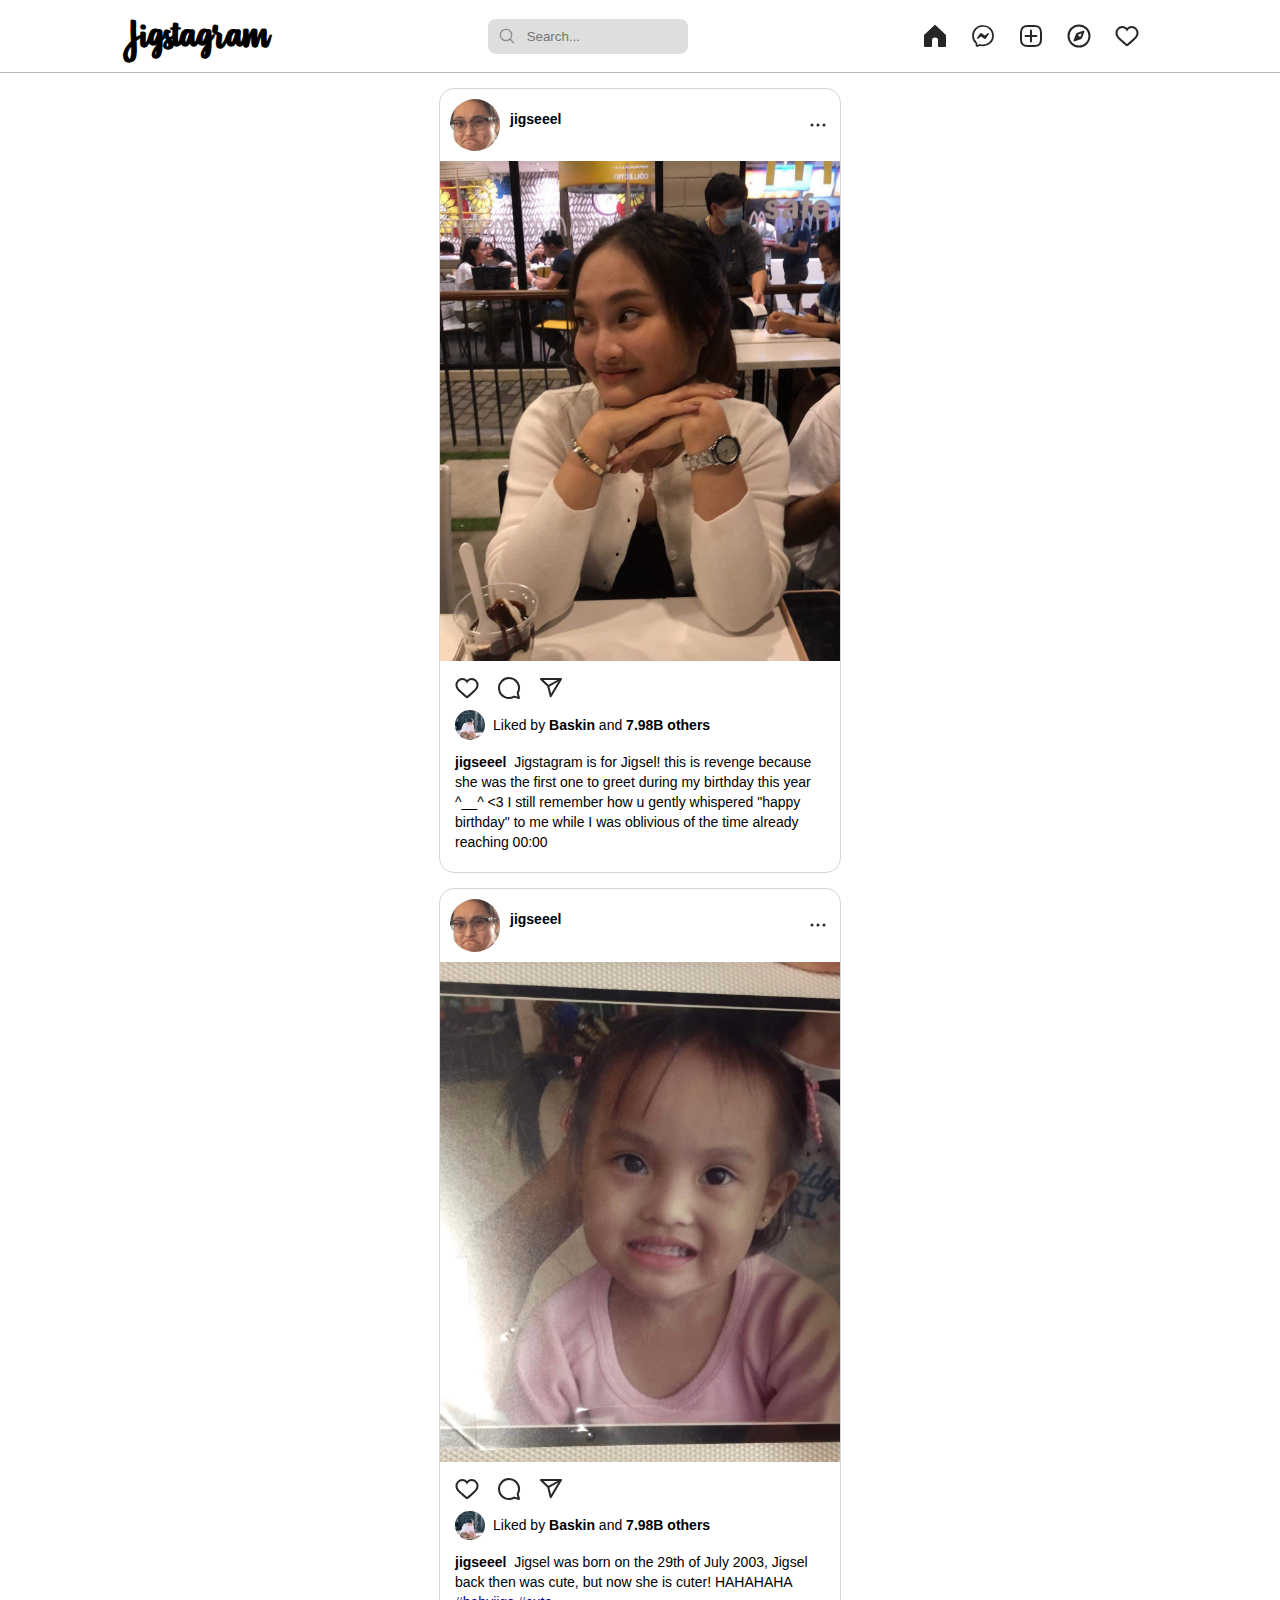
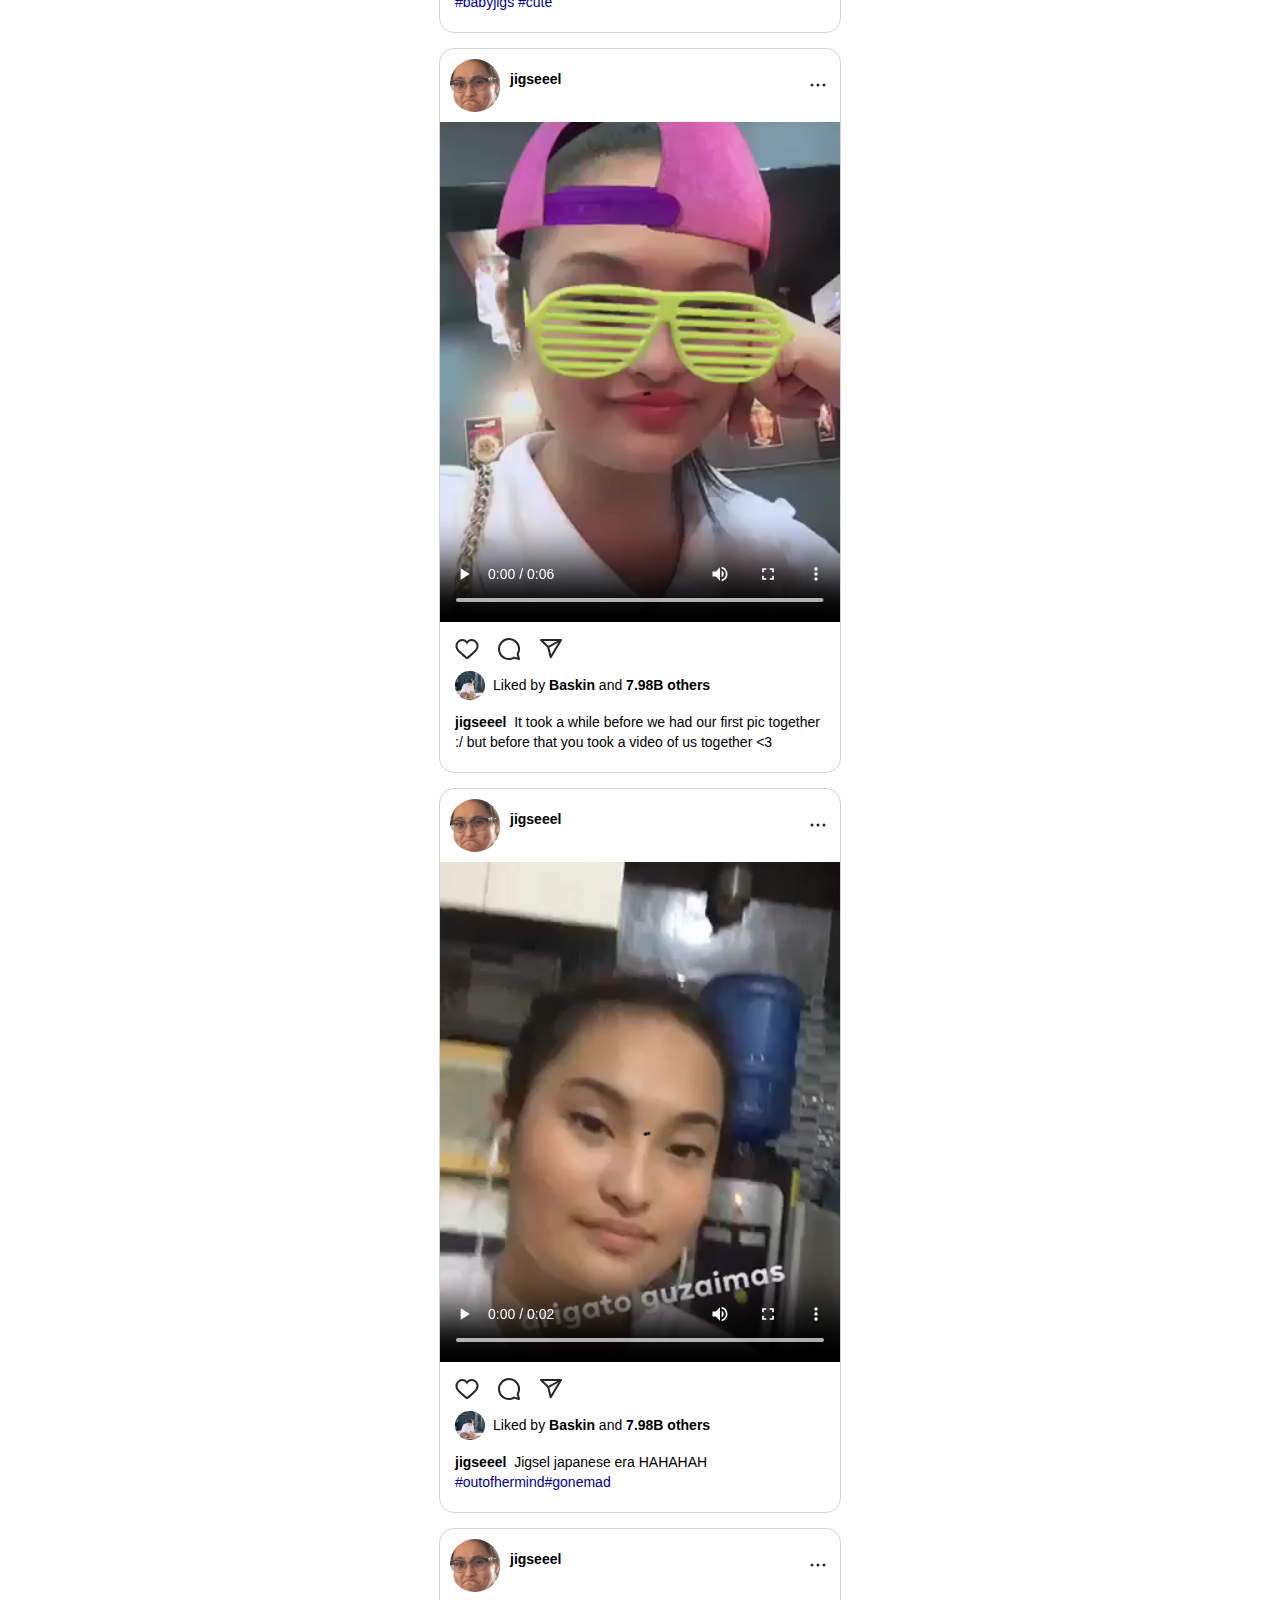
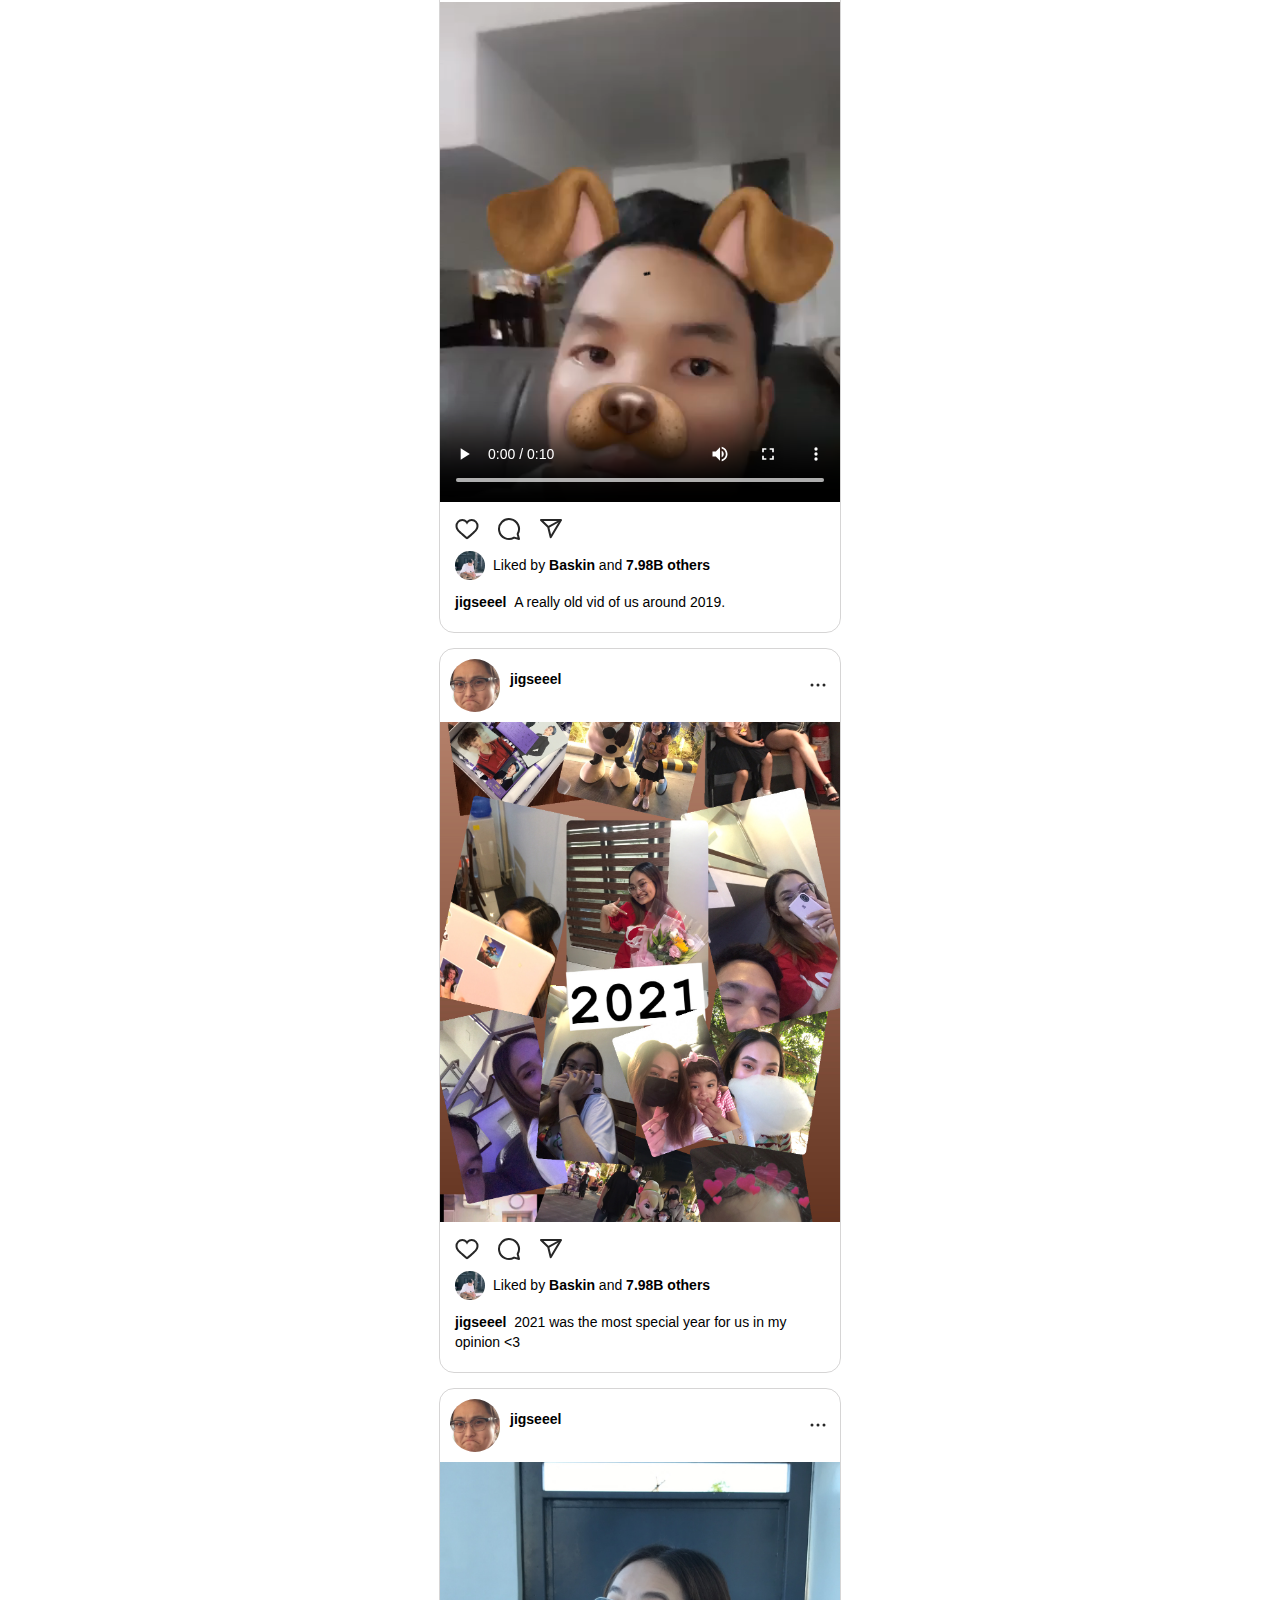
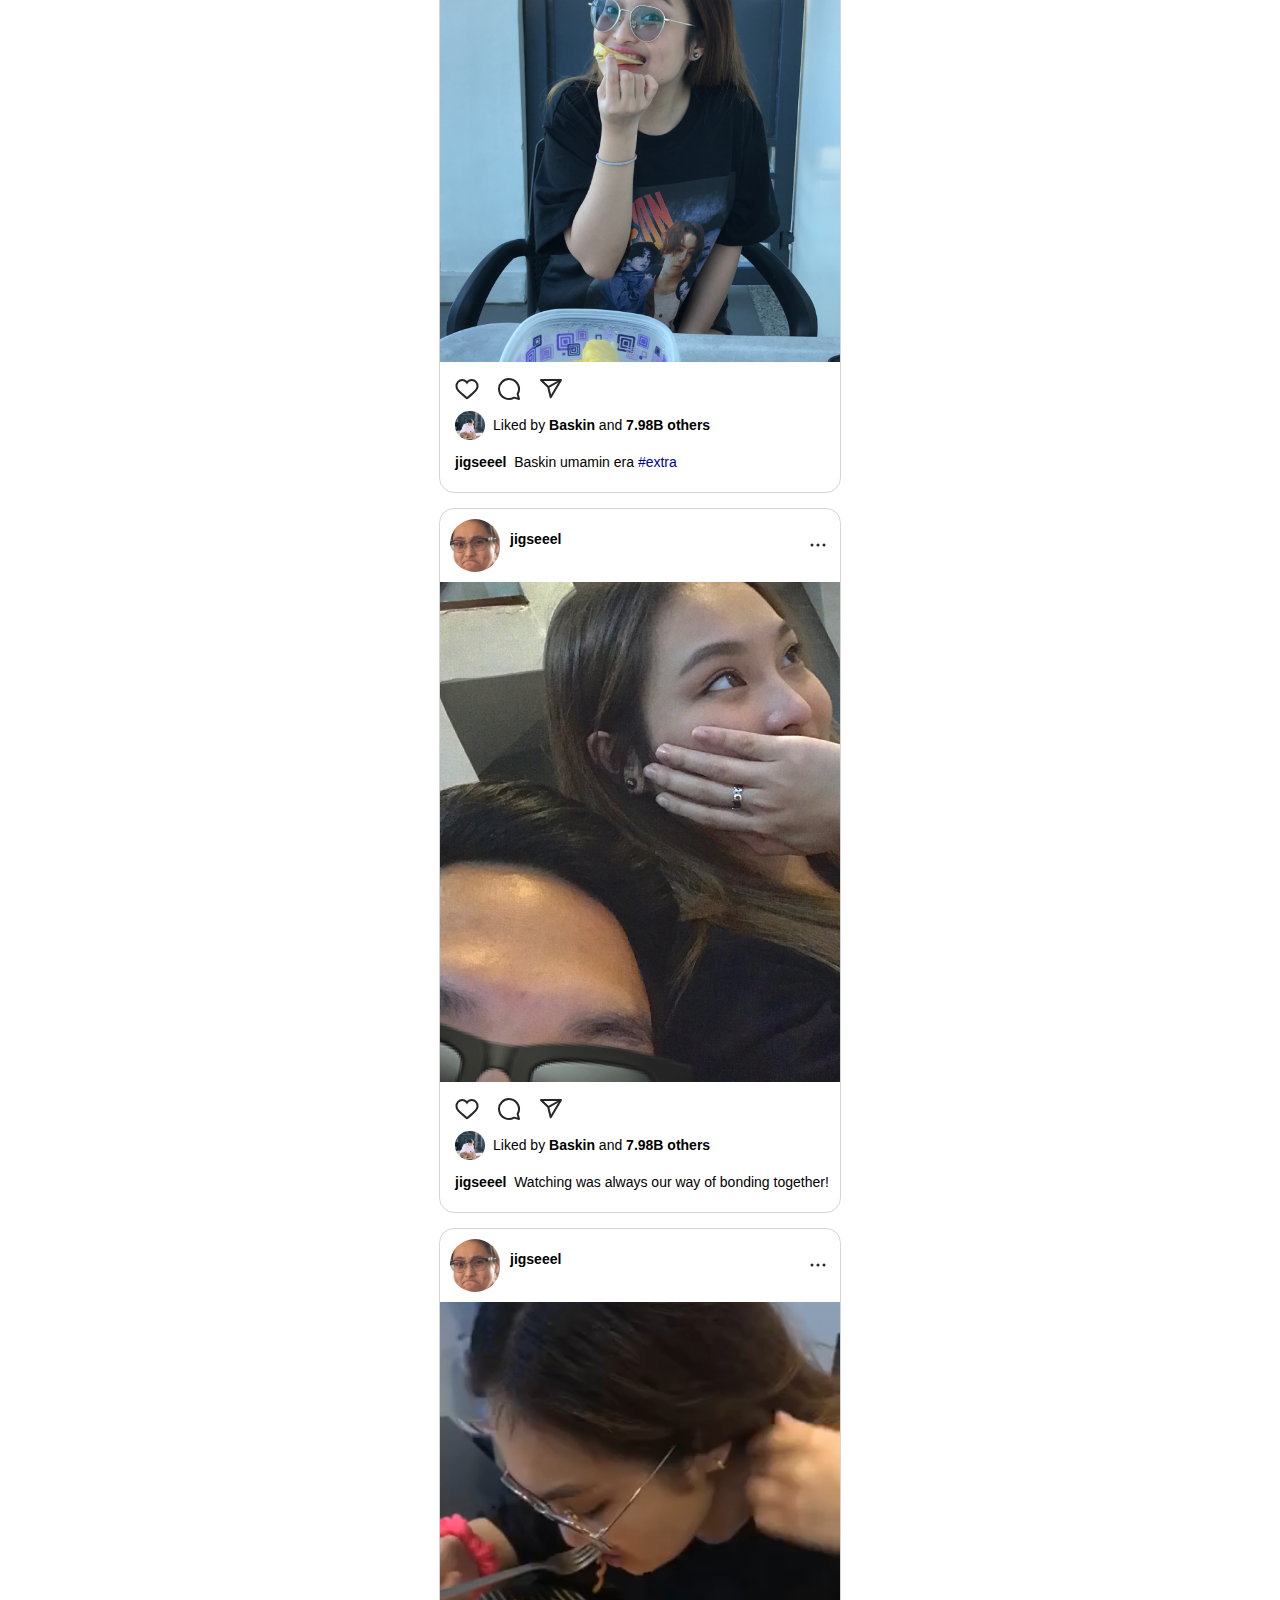
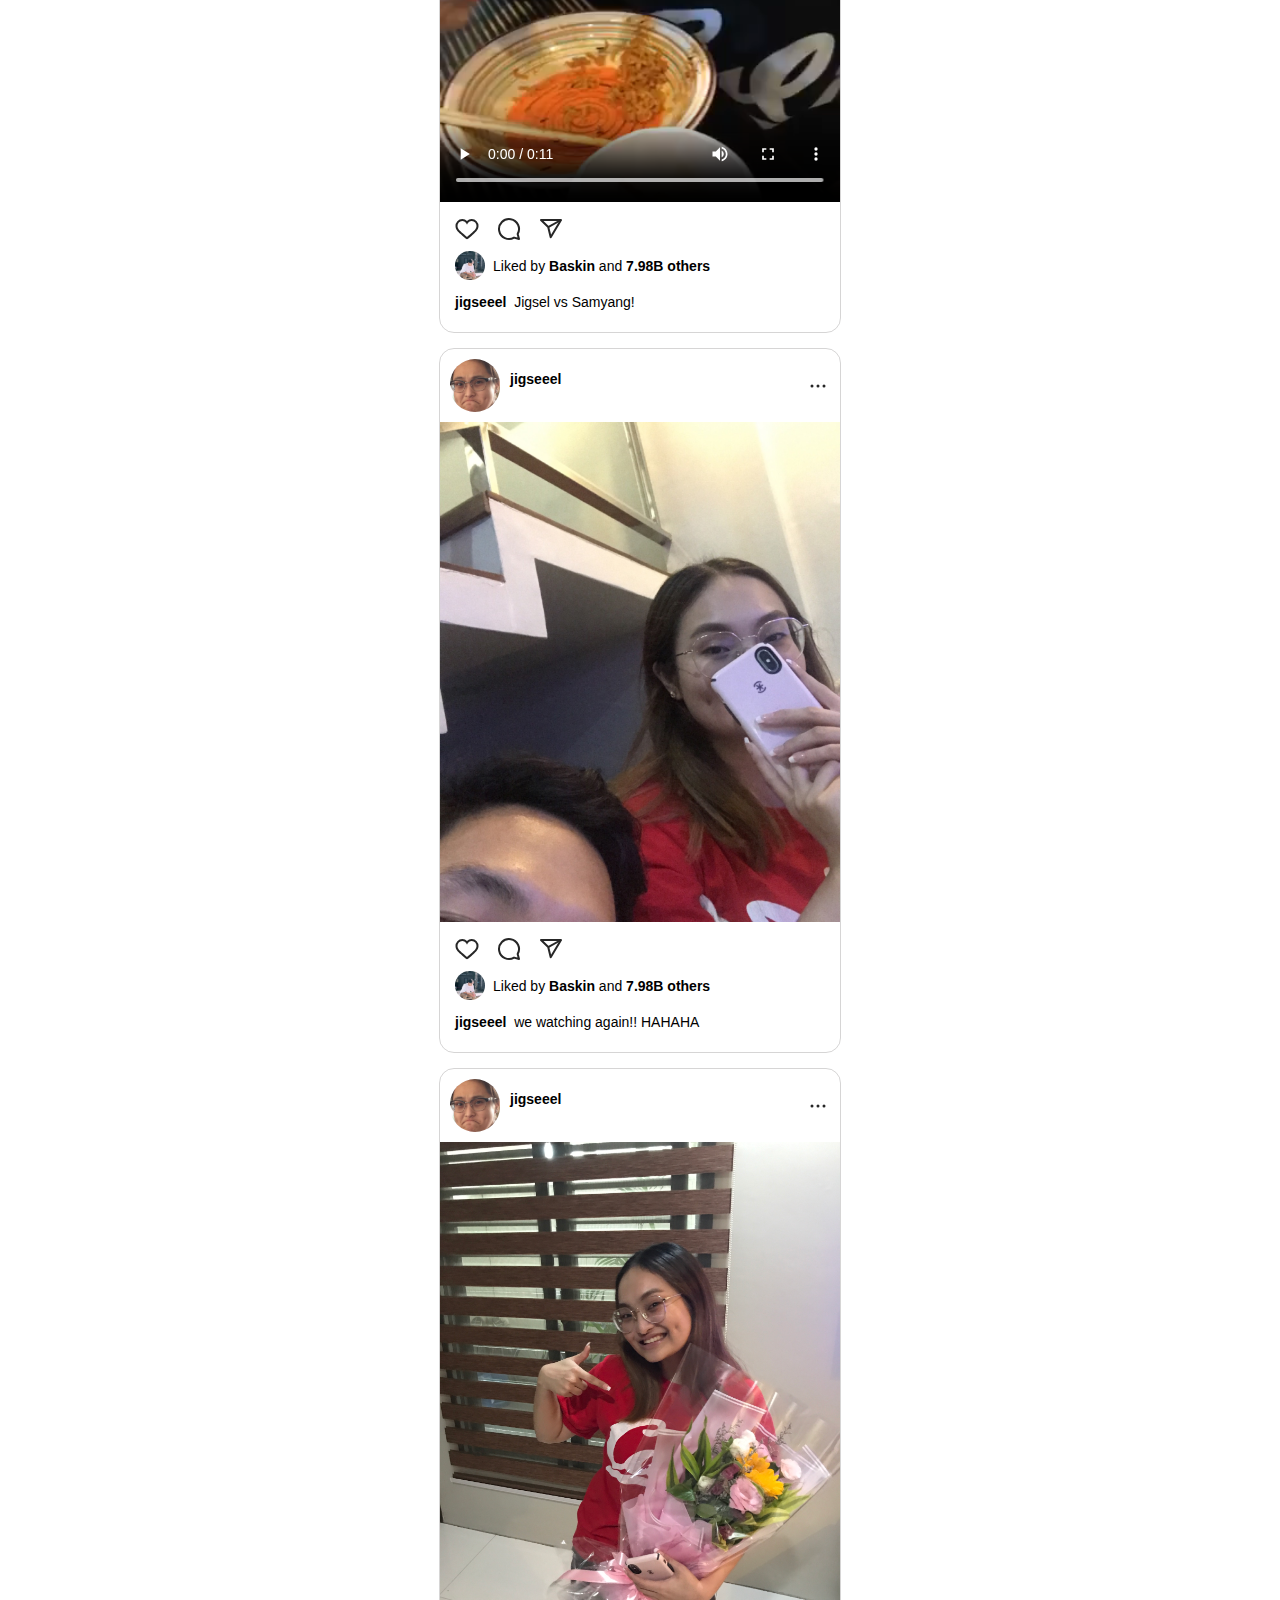
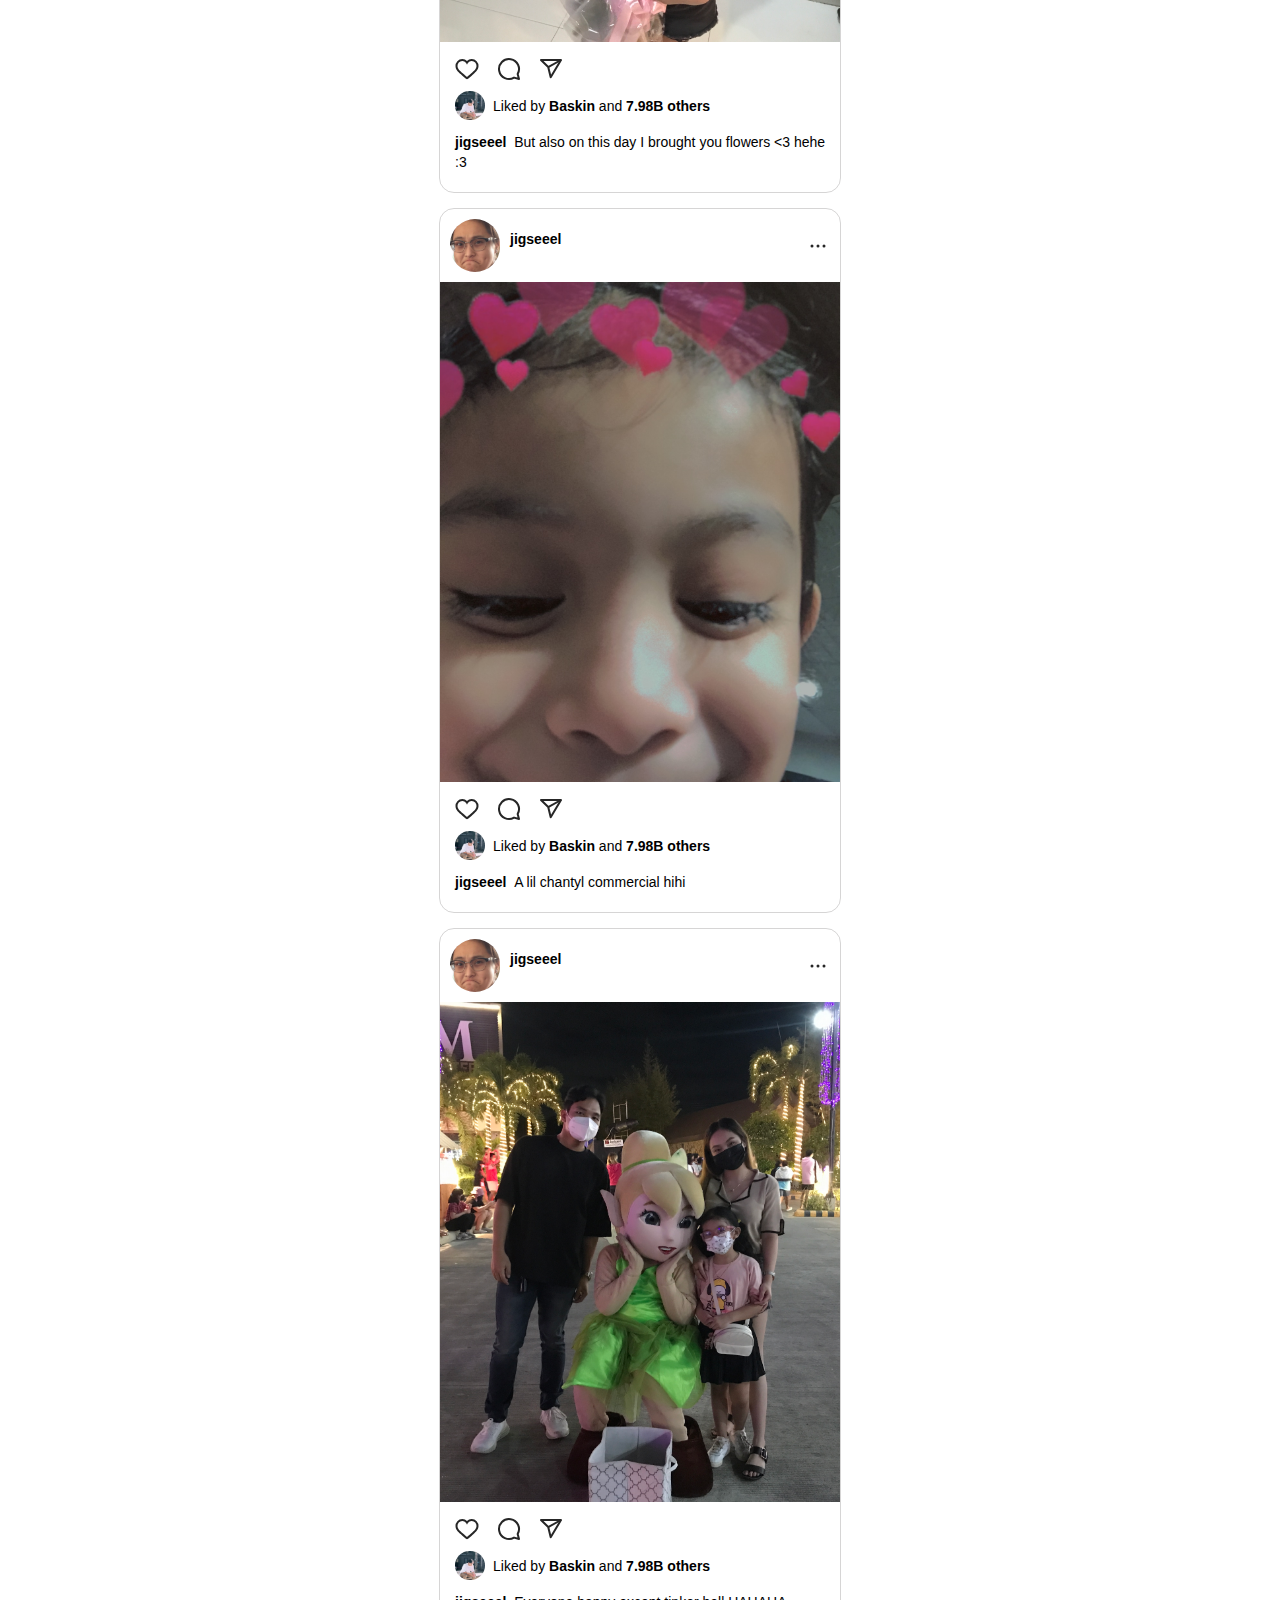
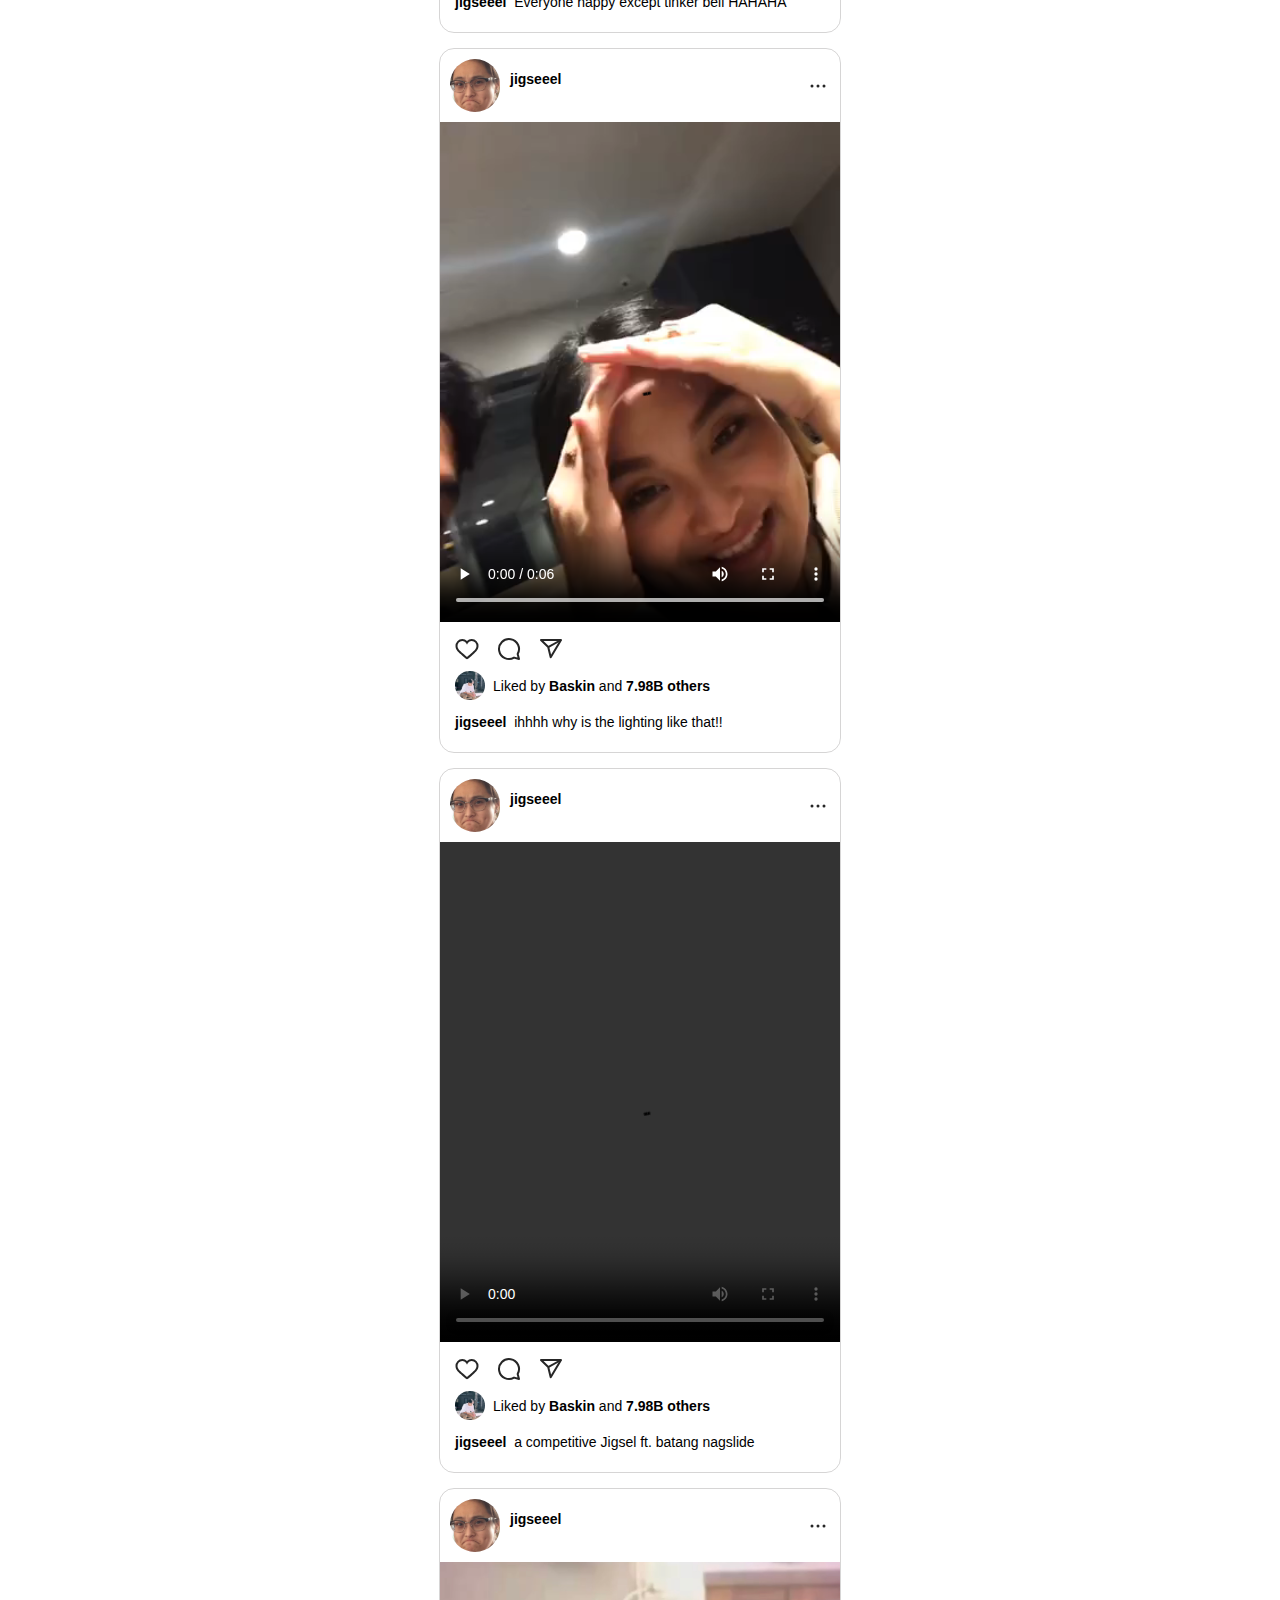
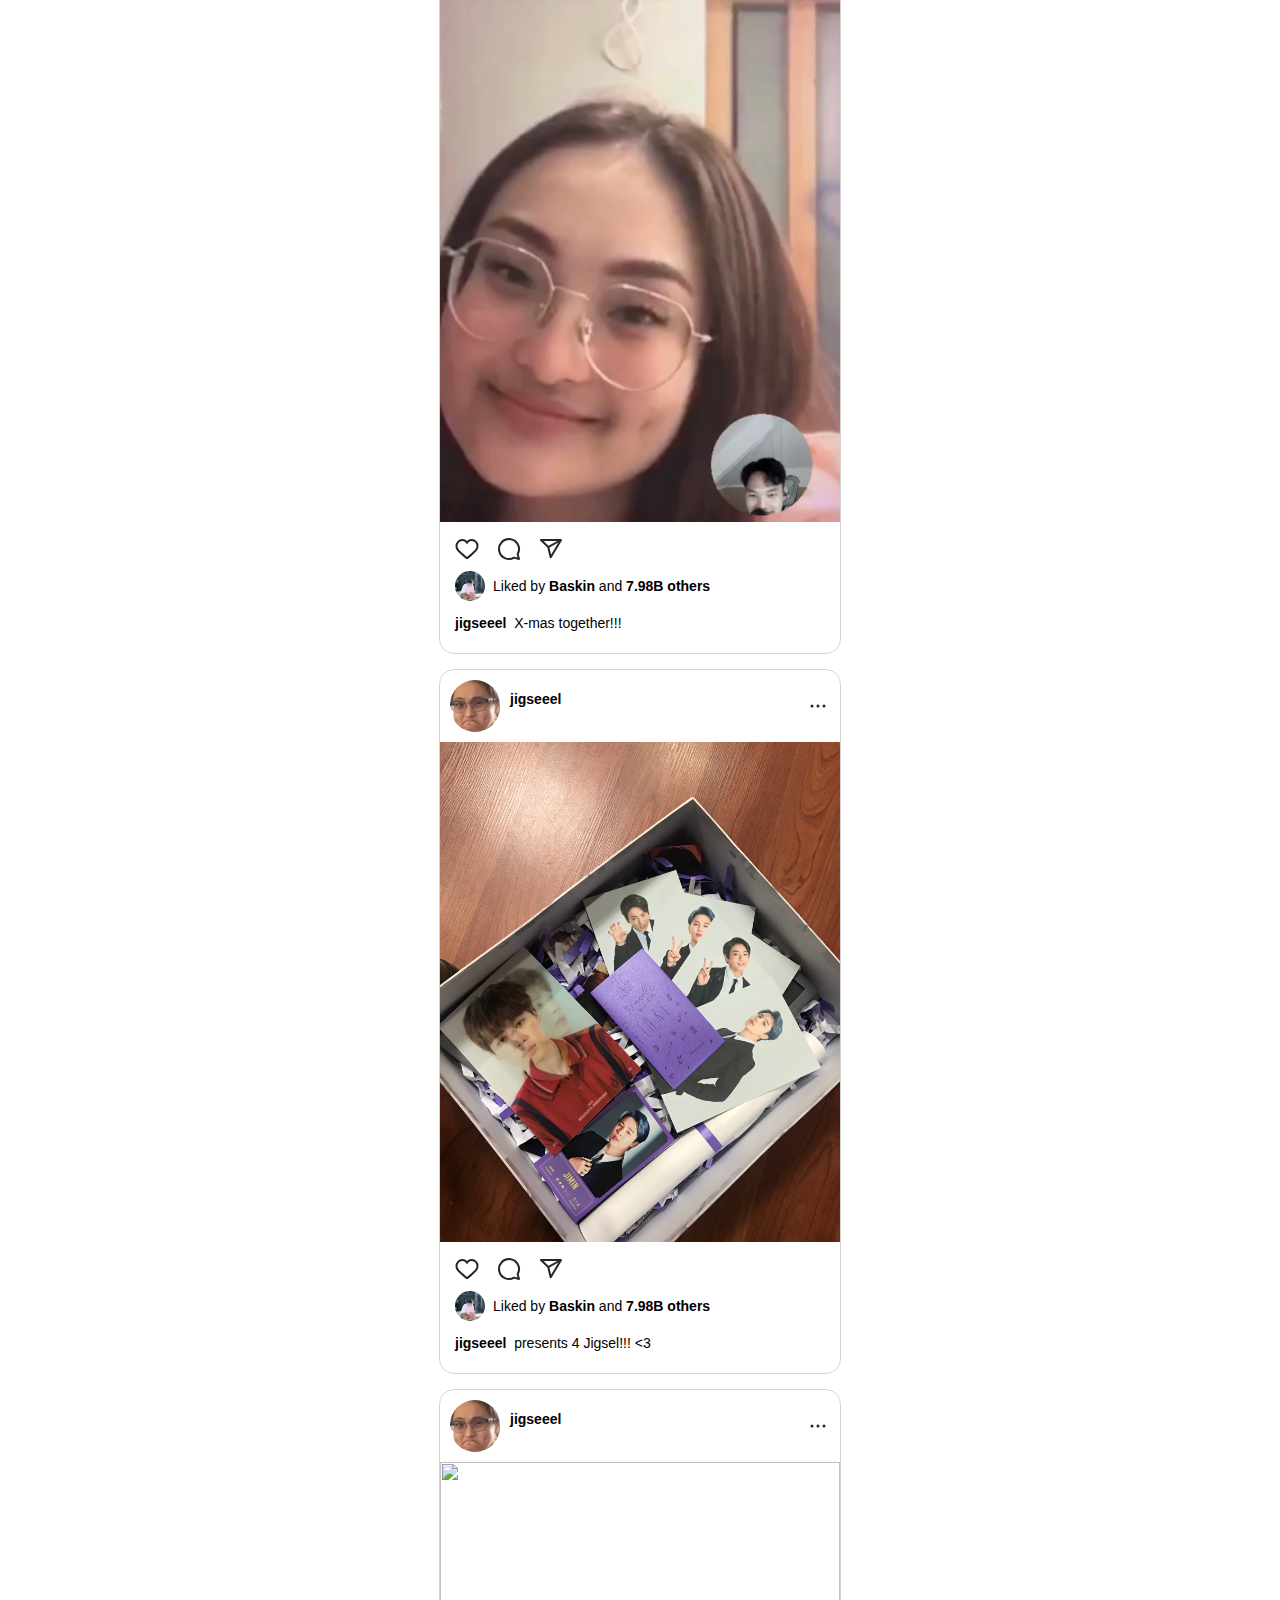
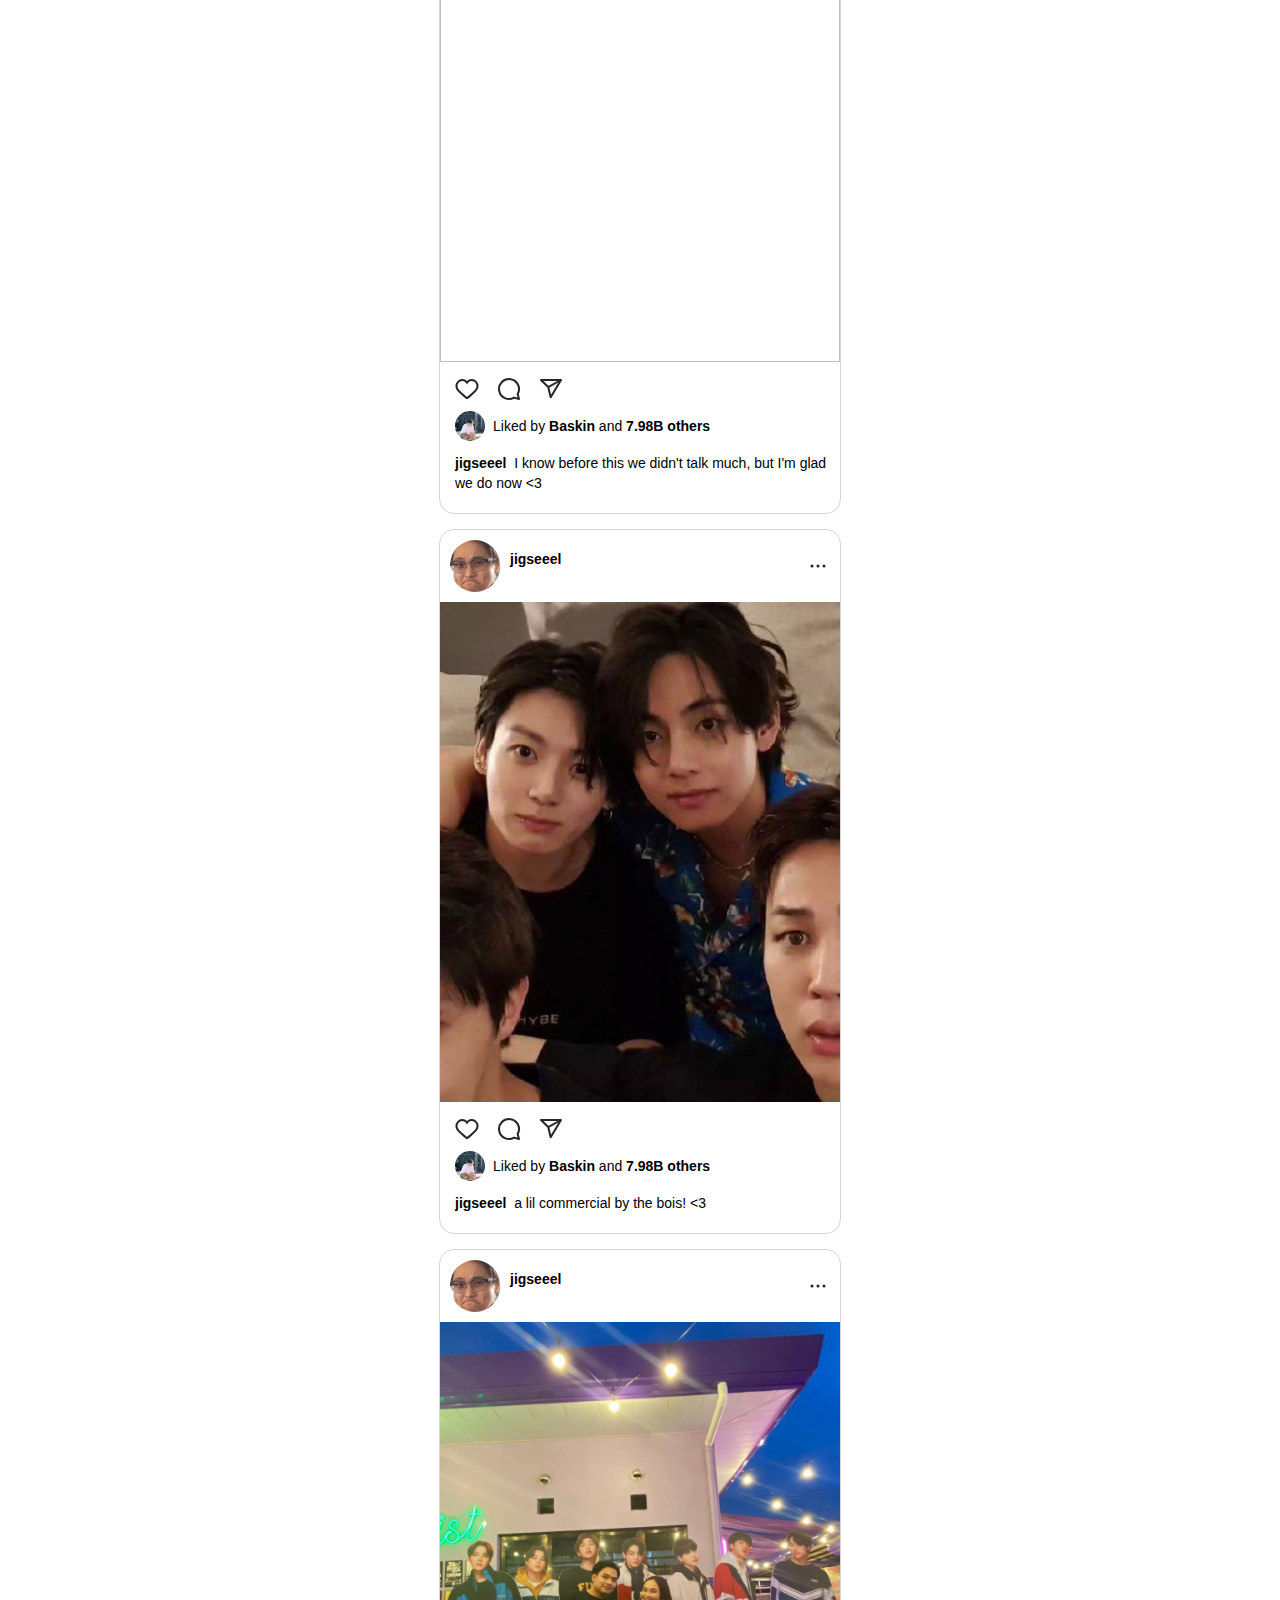
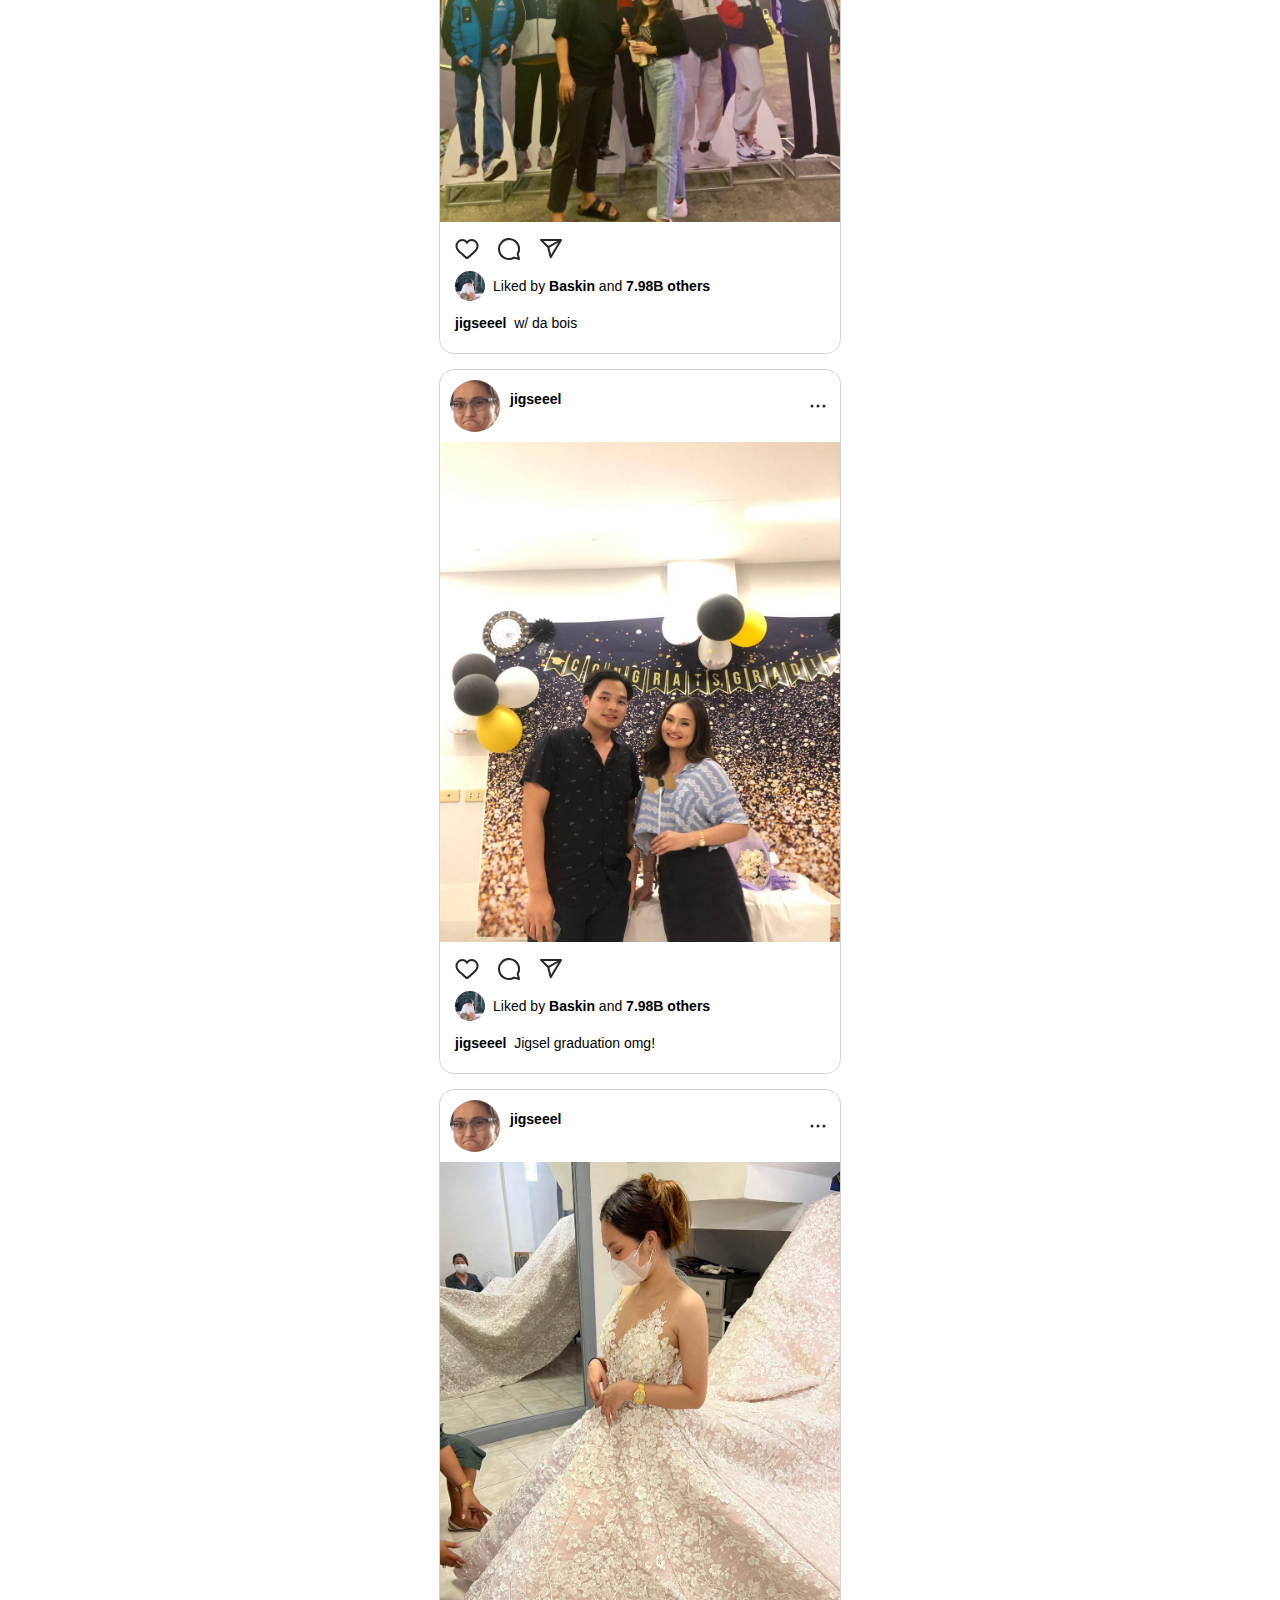
==== commit d10ca08e: "Update index.html" ====
--- a/index.html
+++ b/index.html
@@ -2054,7 +2054,7 @@
         </div>
         <div>
           <video class="post-img" controls download="no">
-            <source src="pics/nagslide.MP4" type="video/ogg" />
+            <source src="https://youtube.com/shorts/xlLQrMe8Ru0?feature=share" type="video" />
           </video>
               </div>
         <div class="post-footer-wrapper">
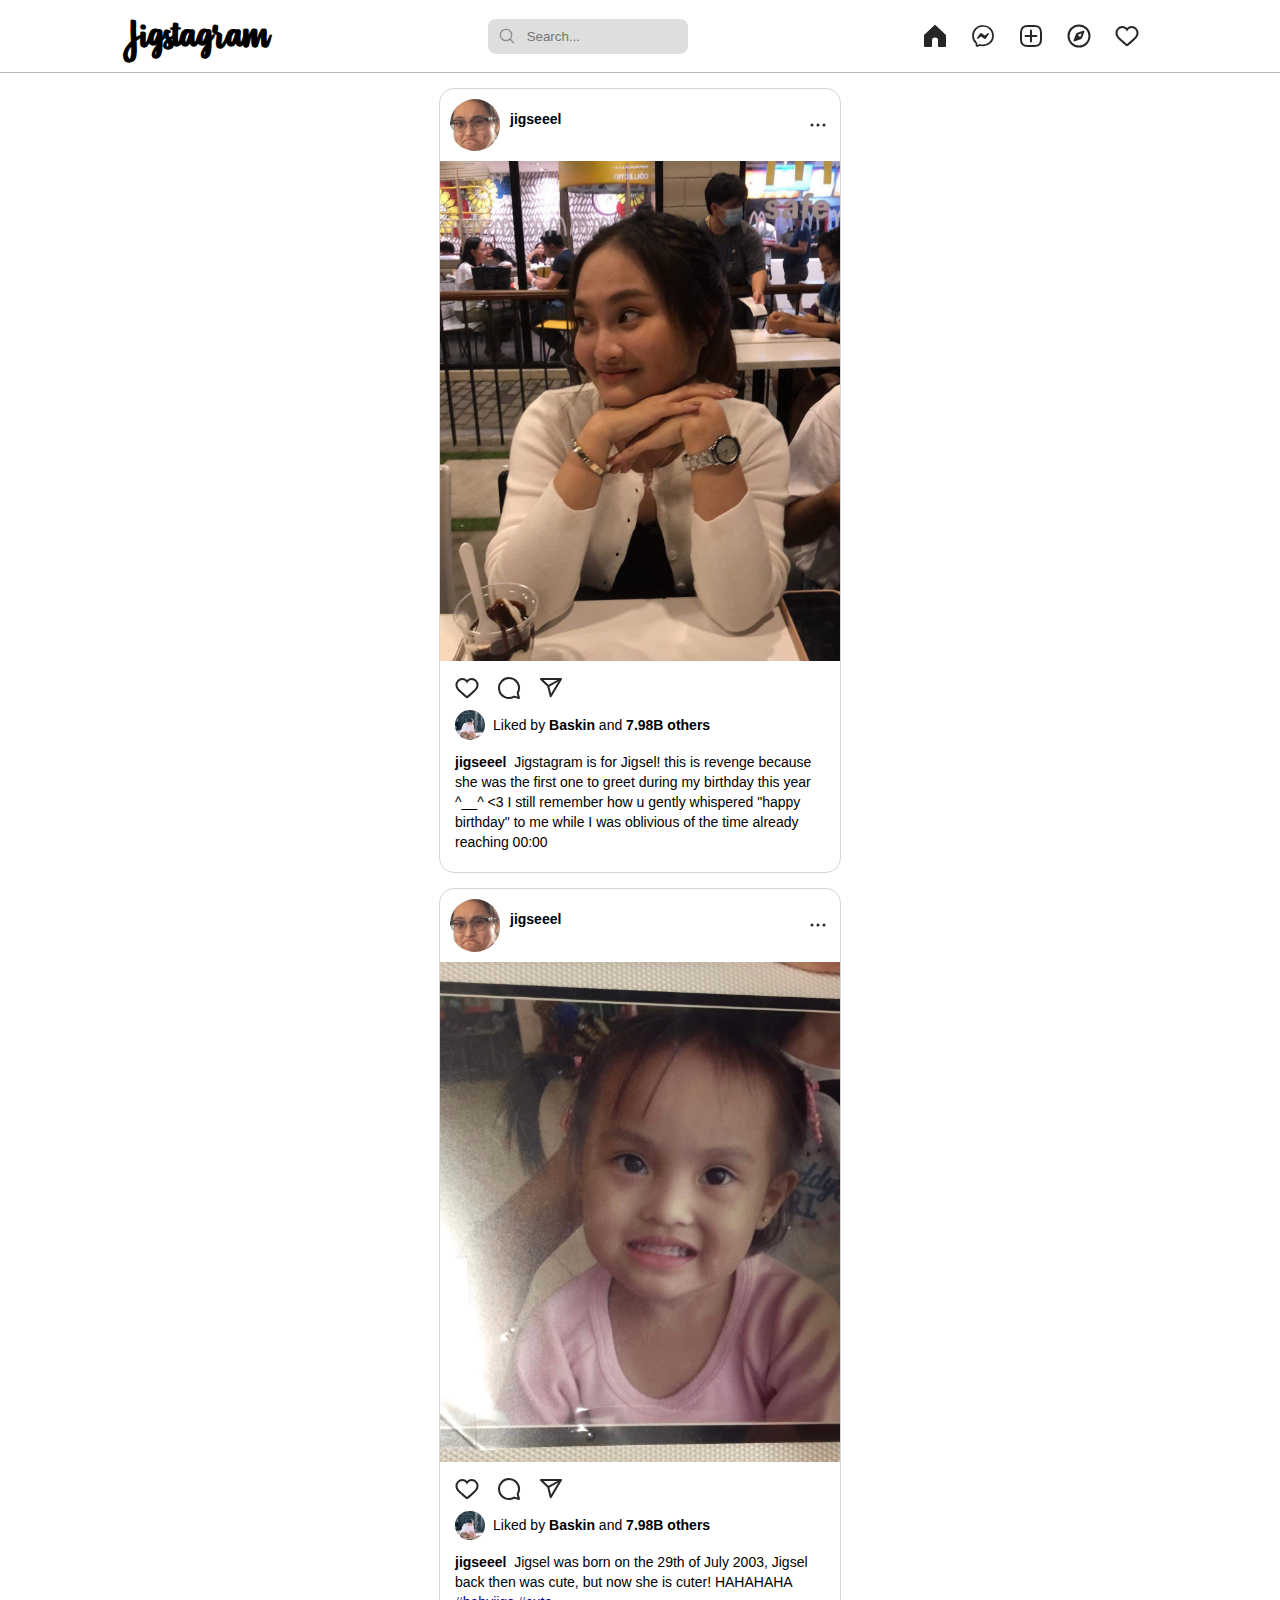
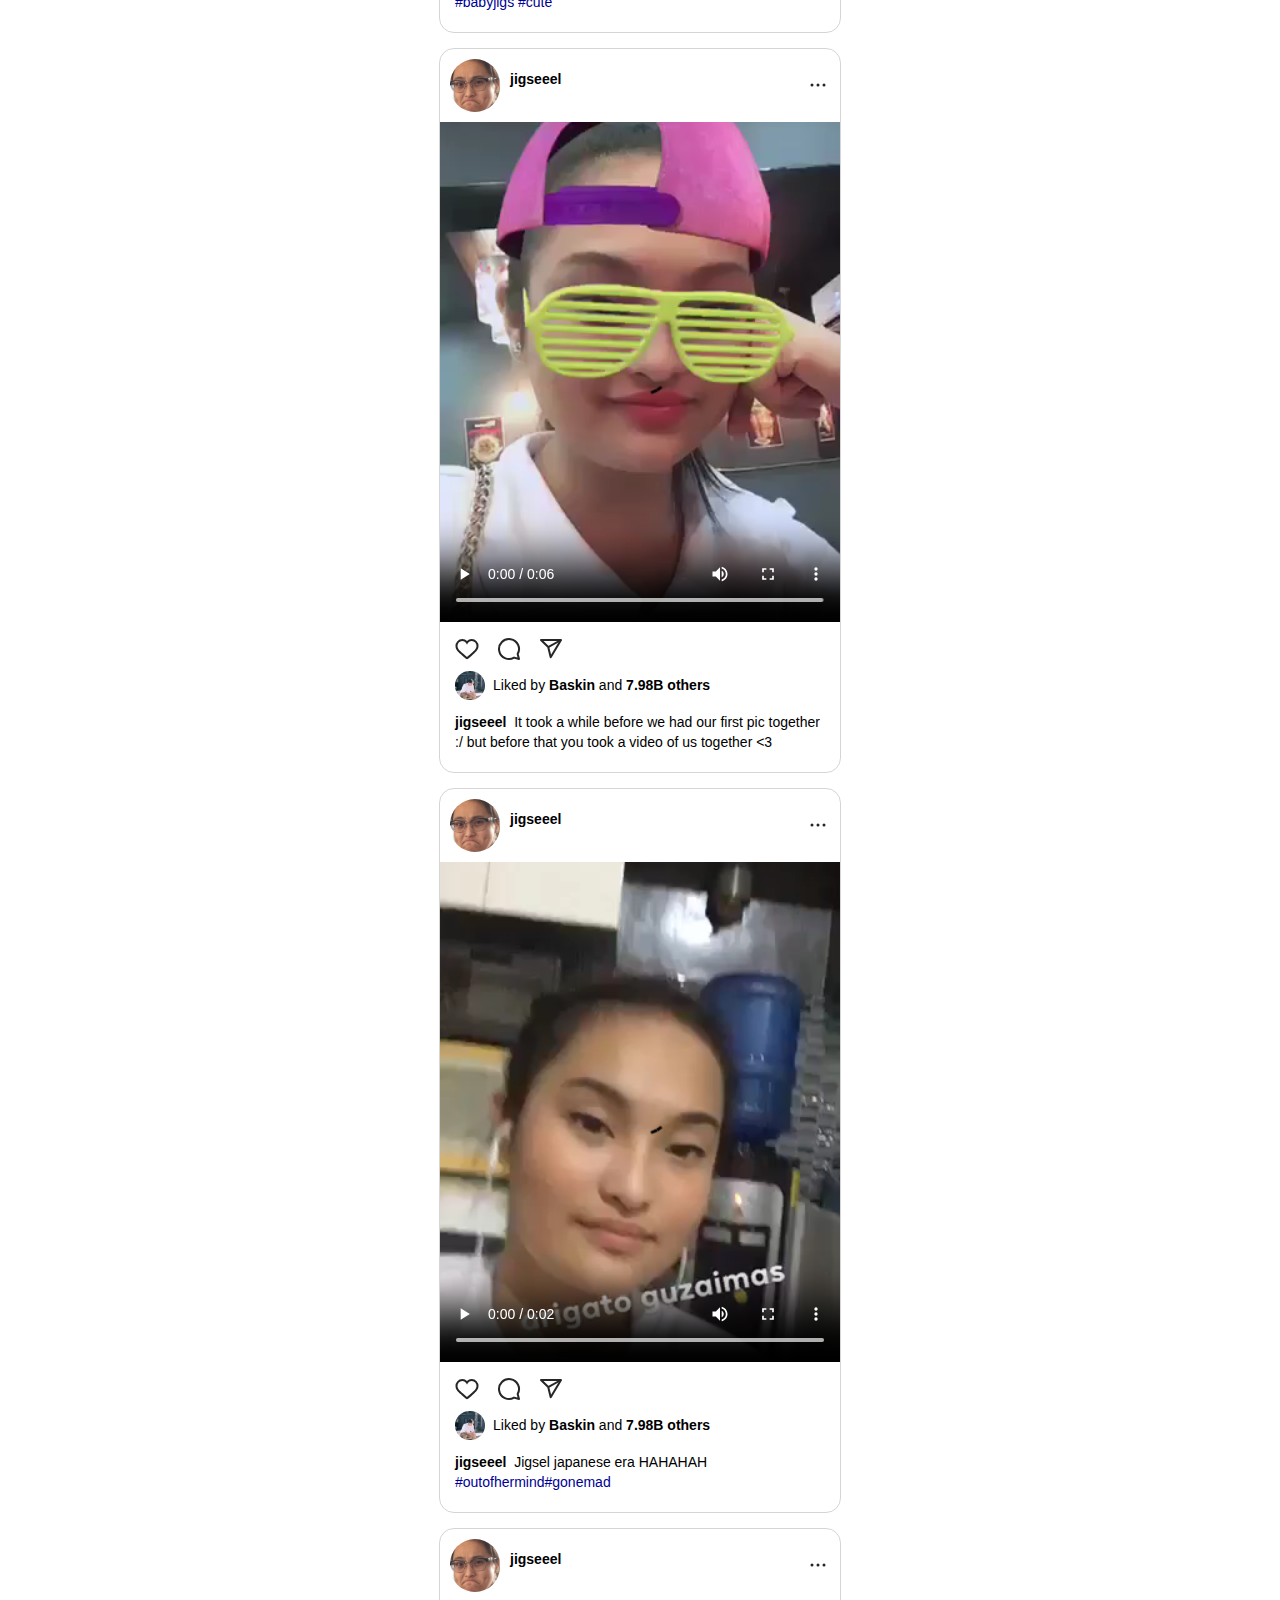
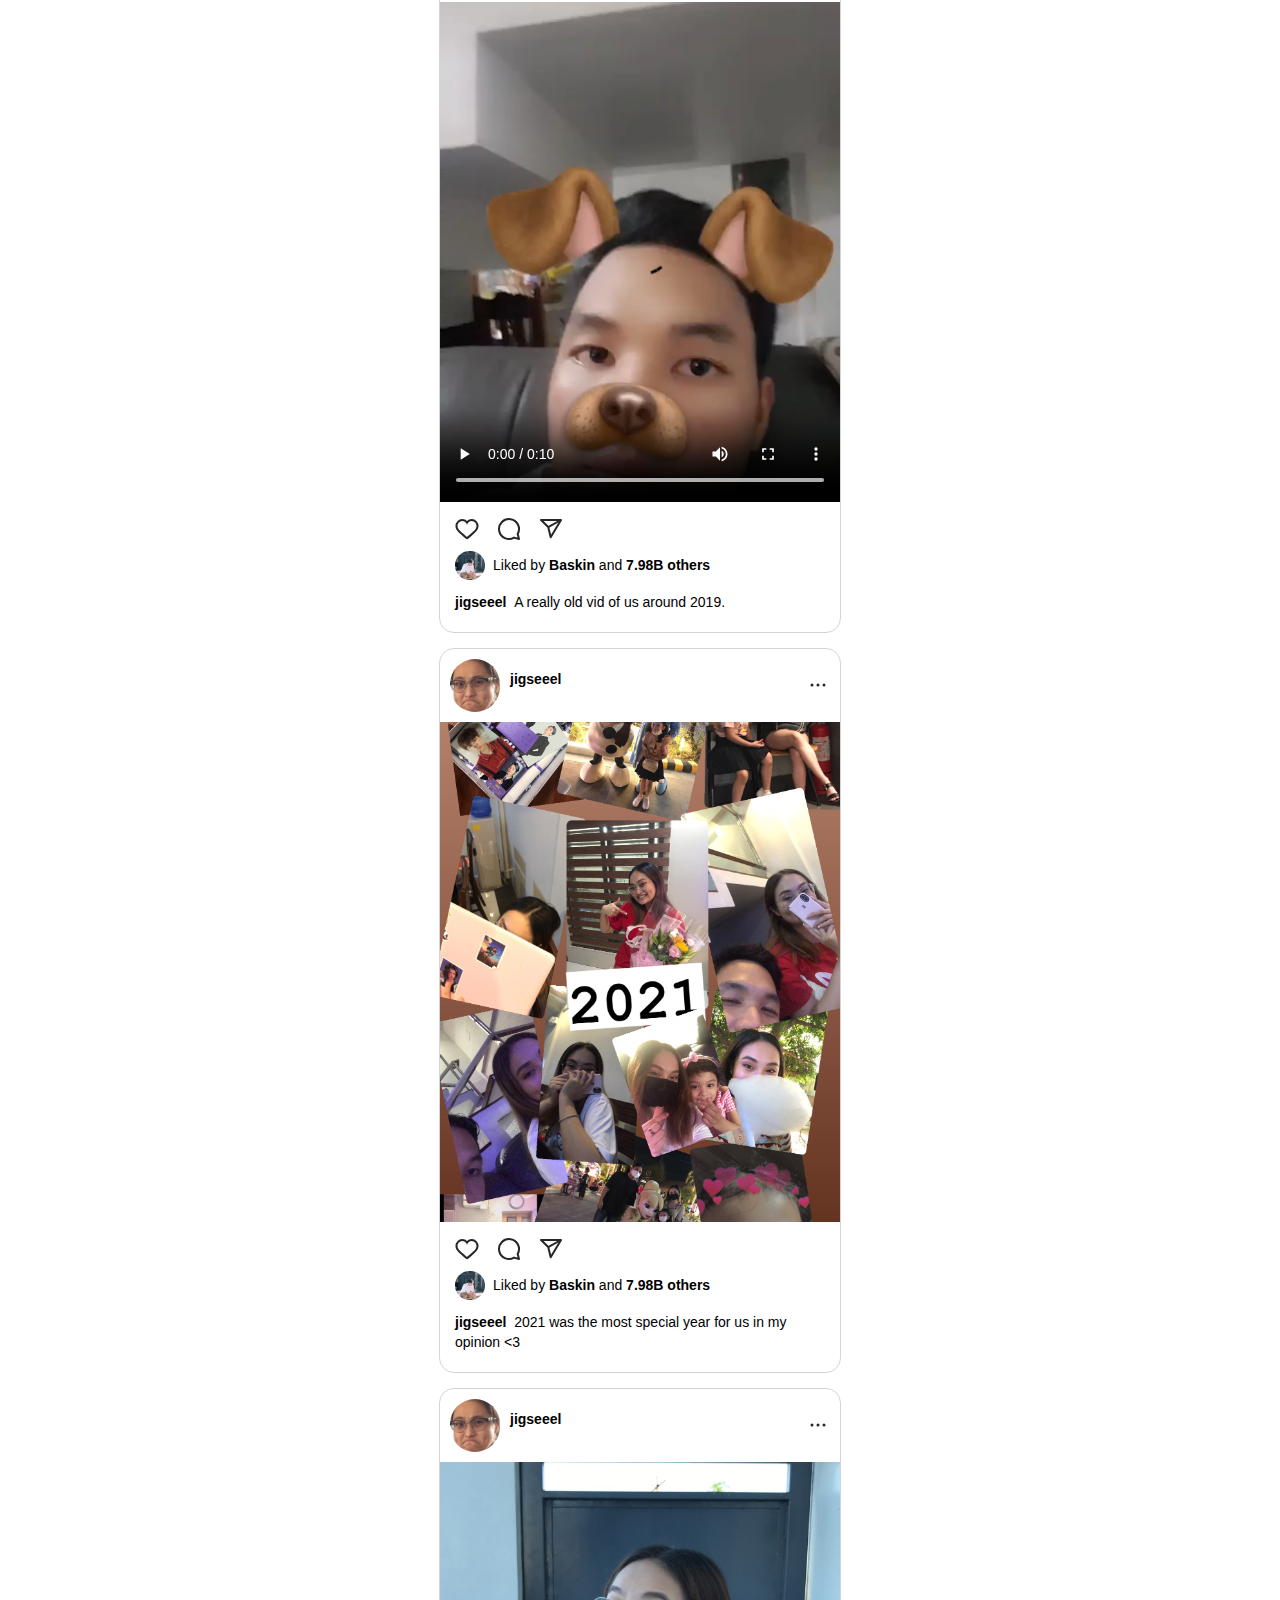
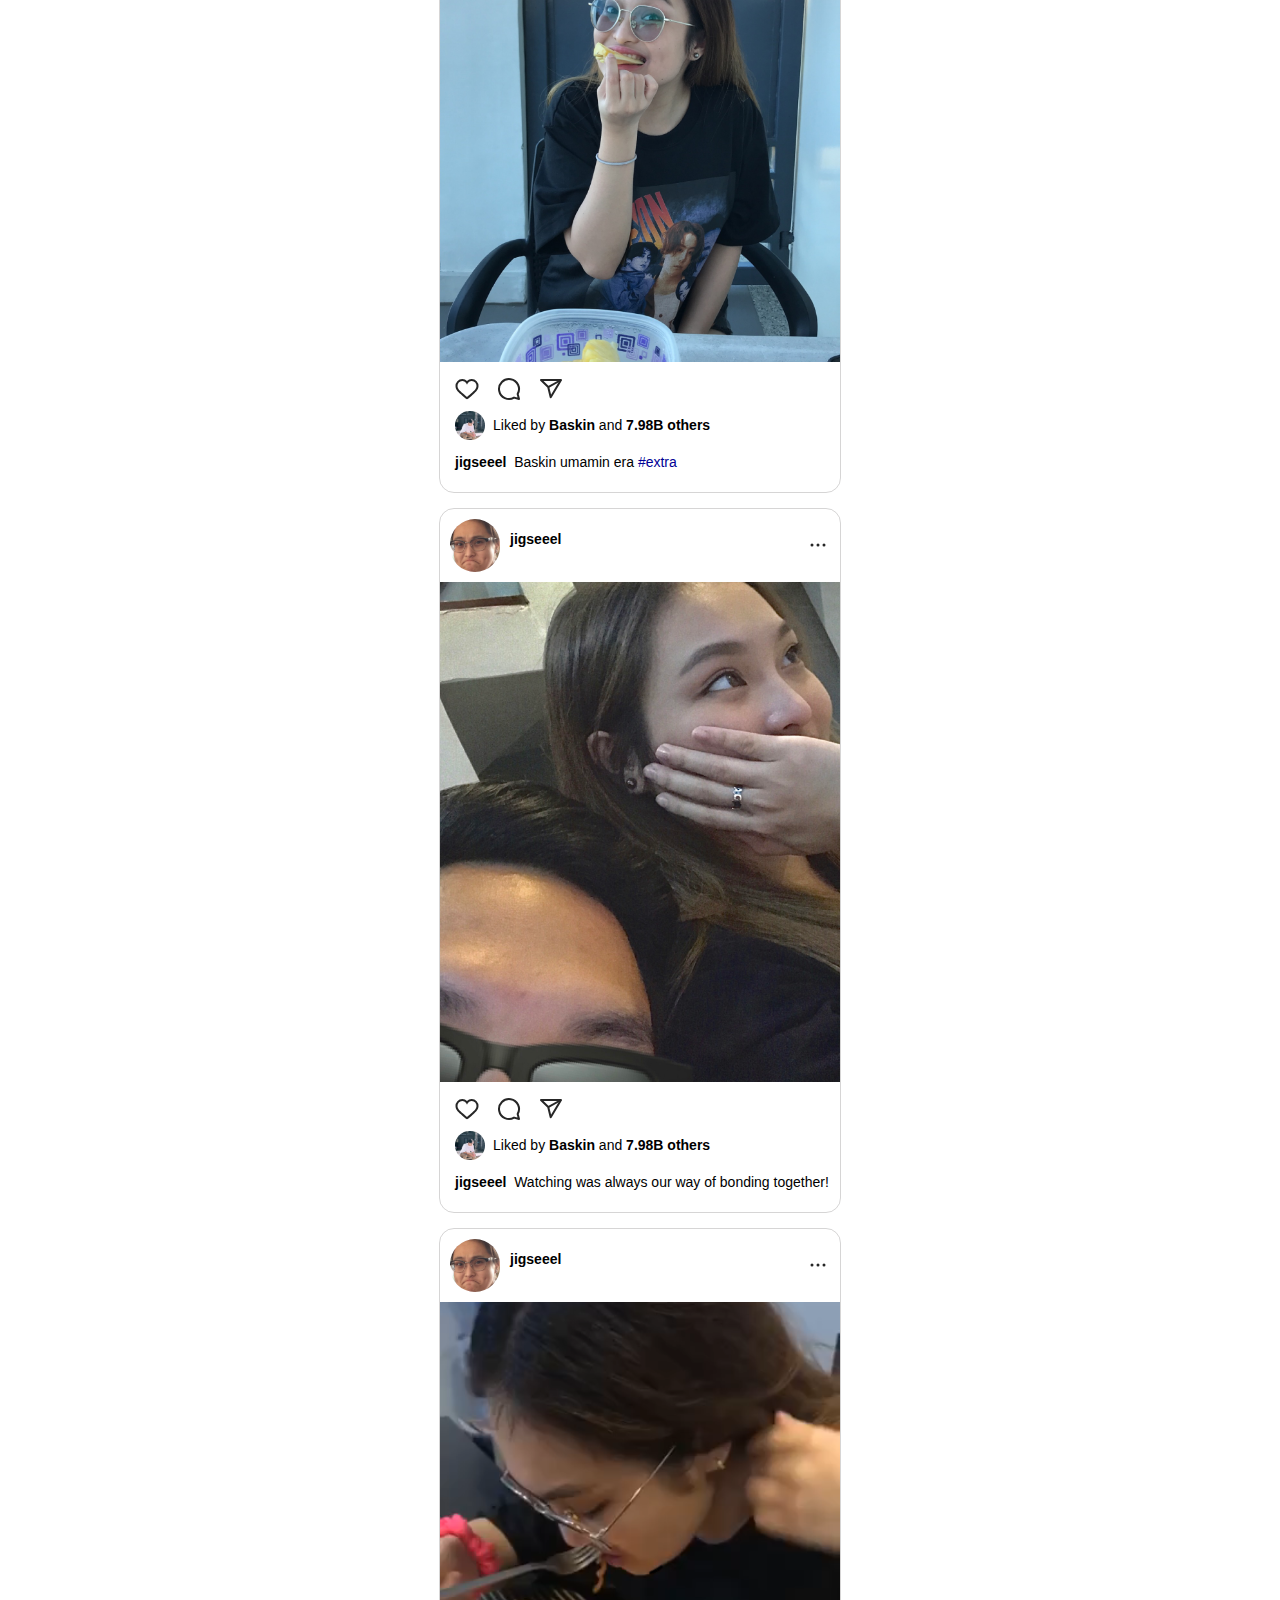
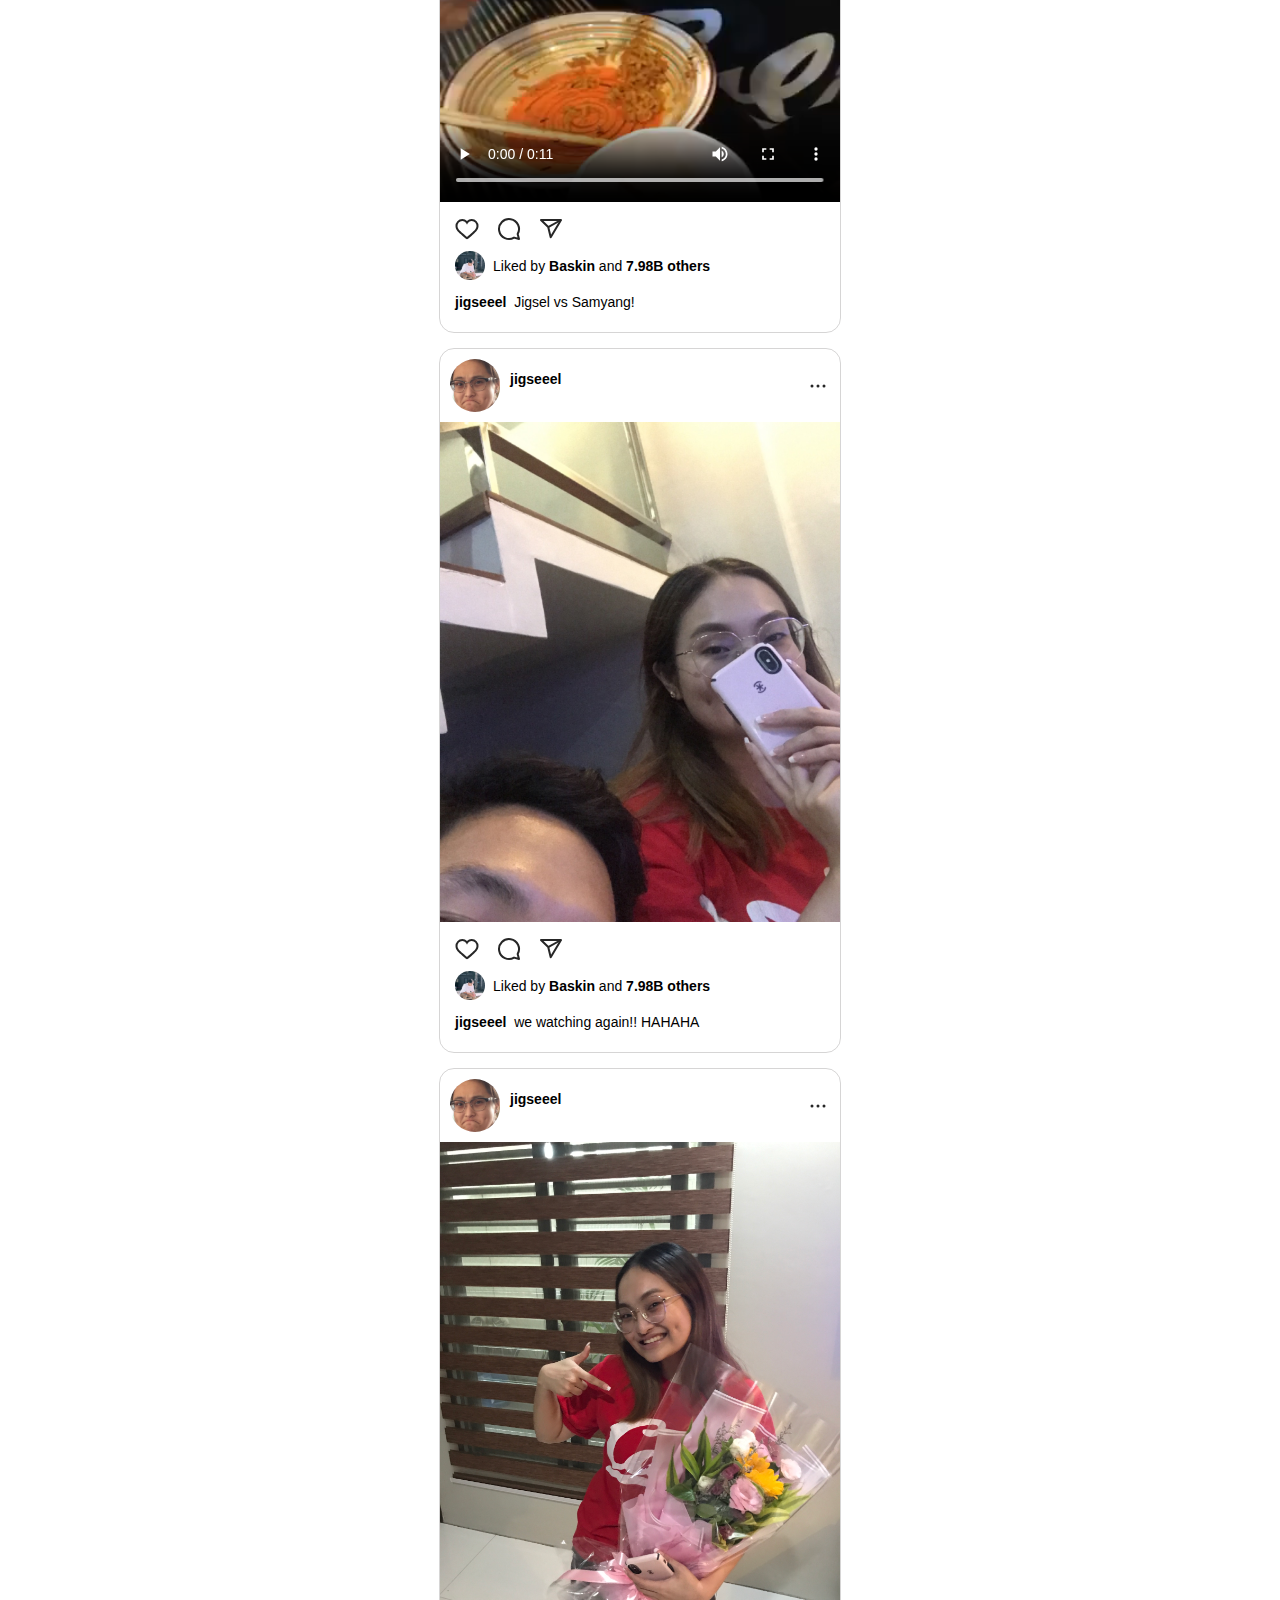
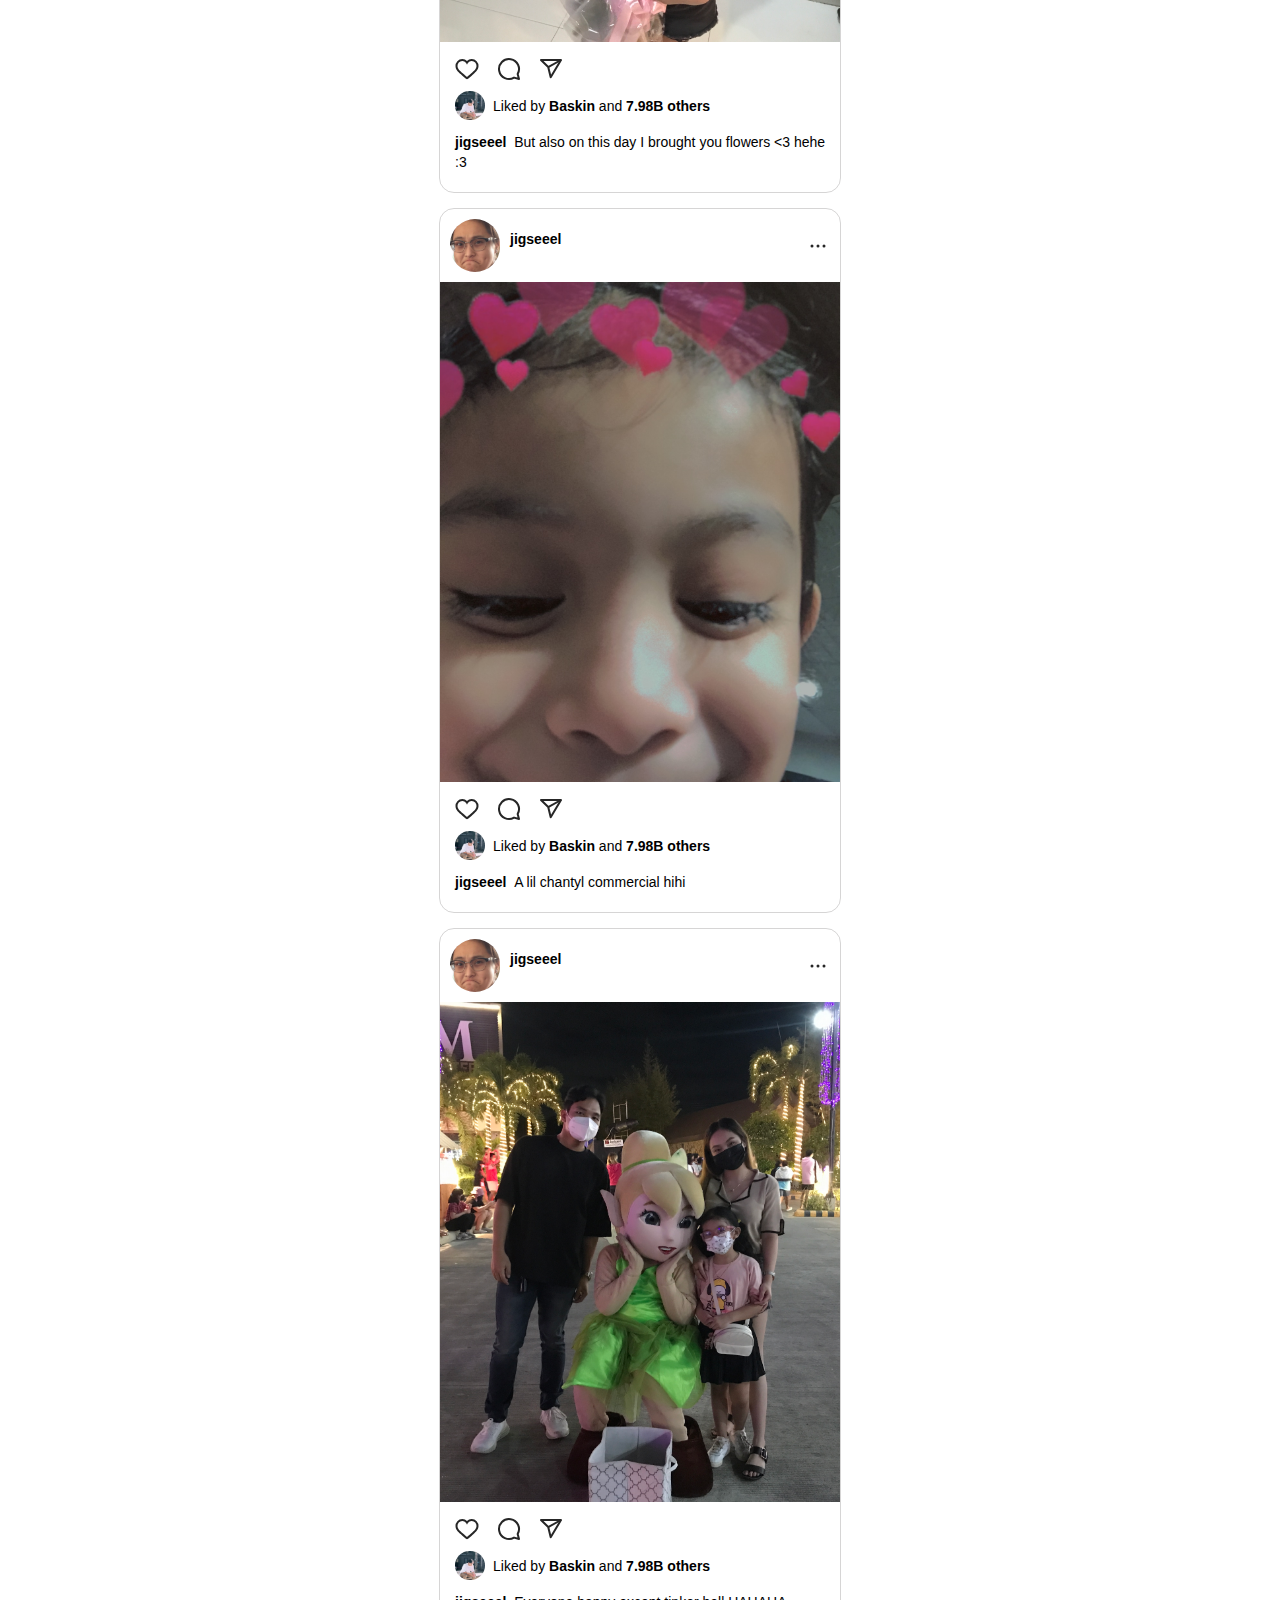
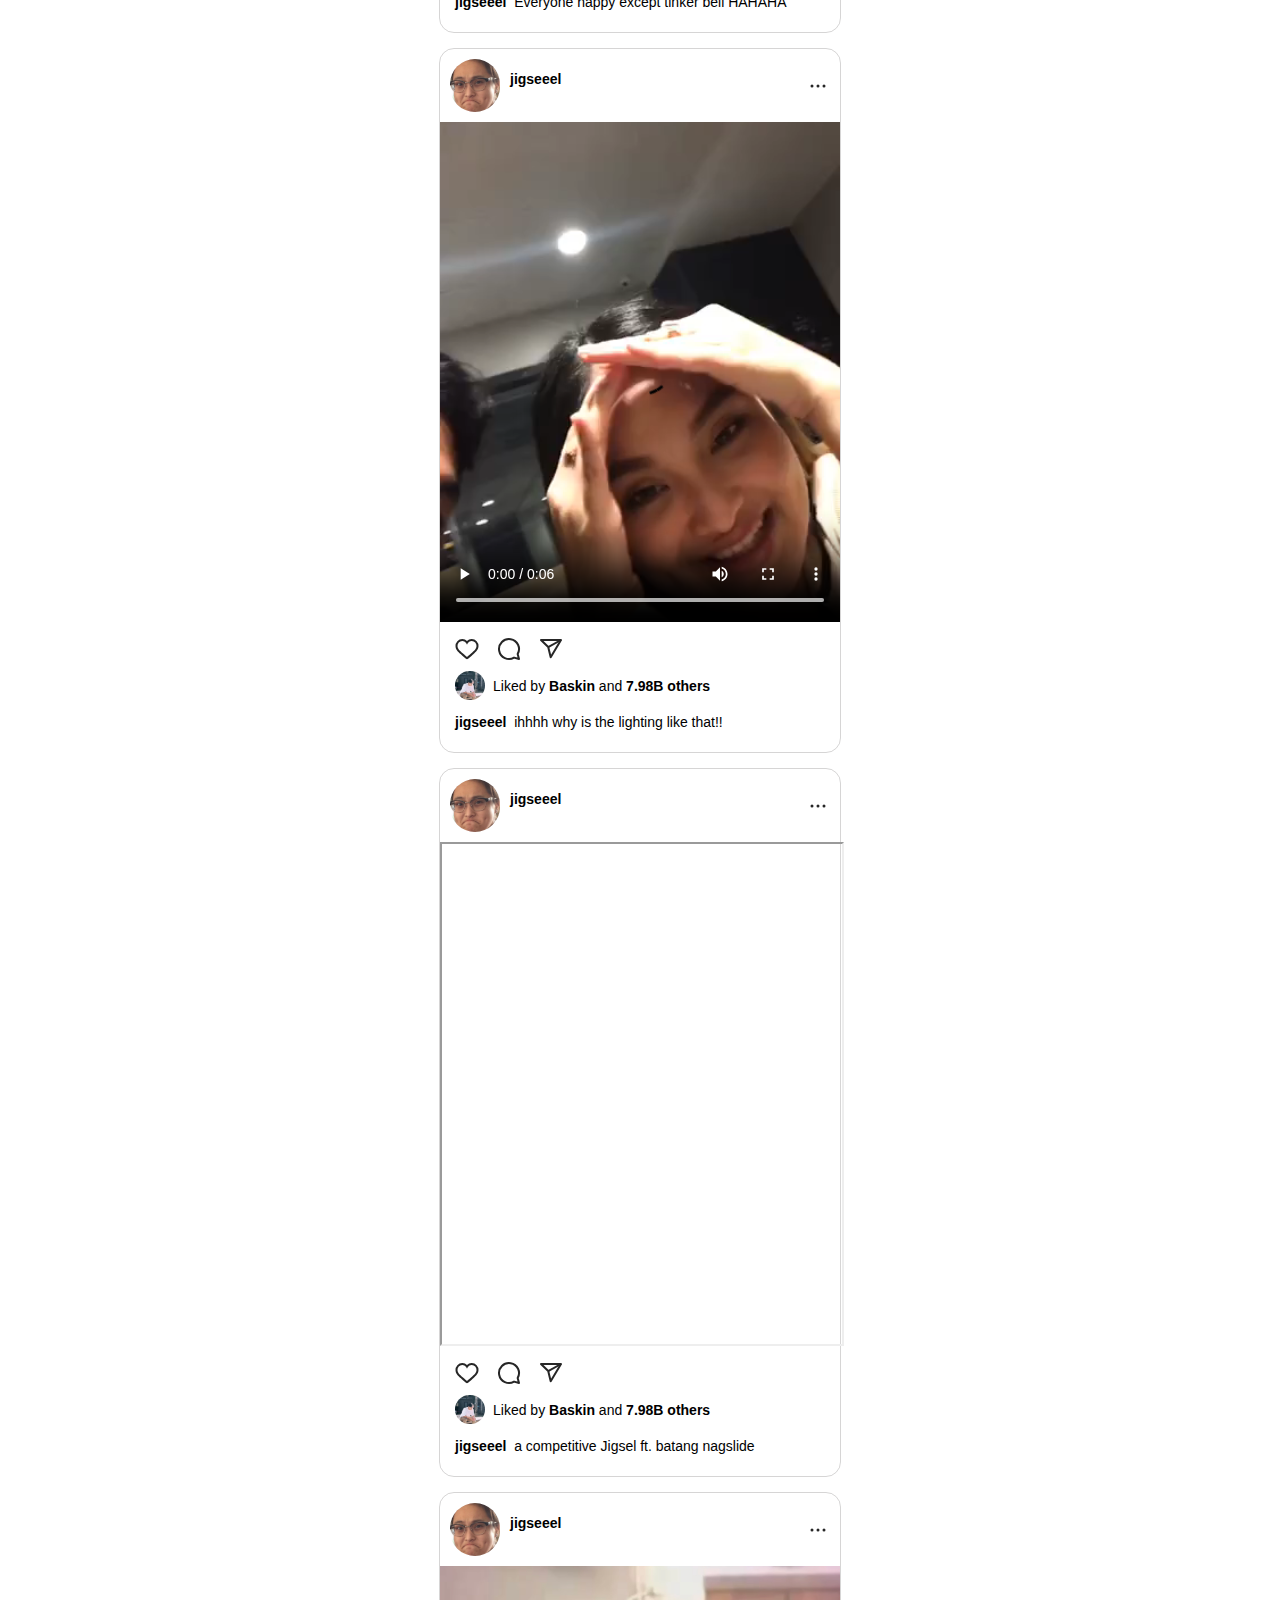
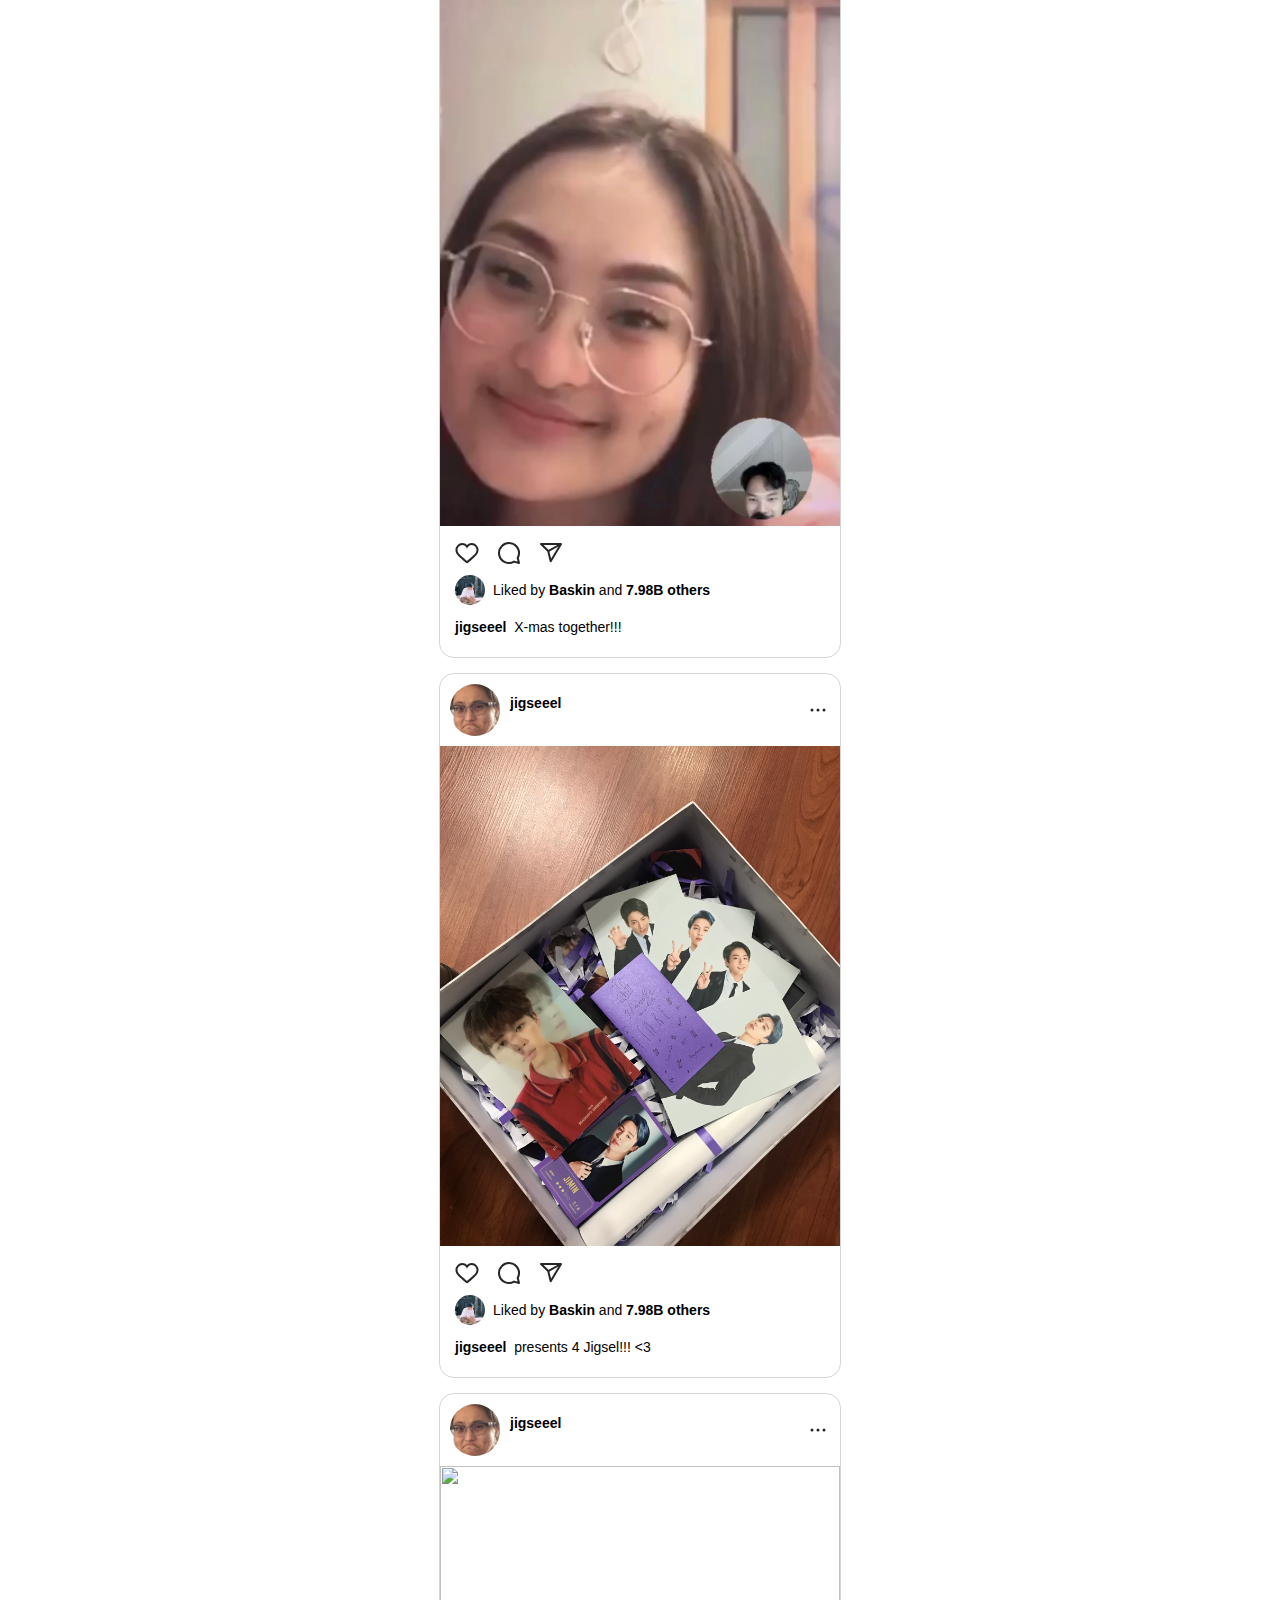
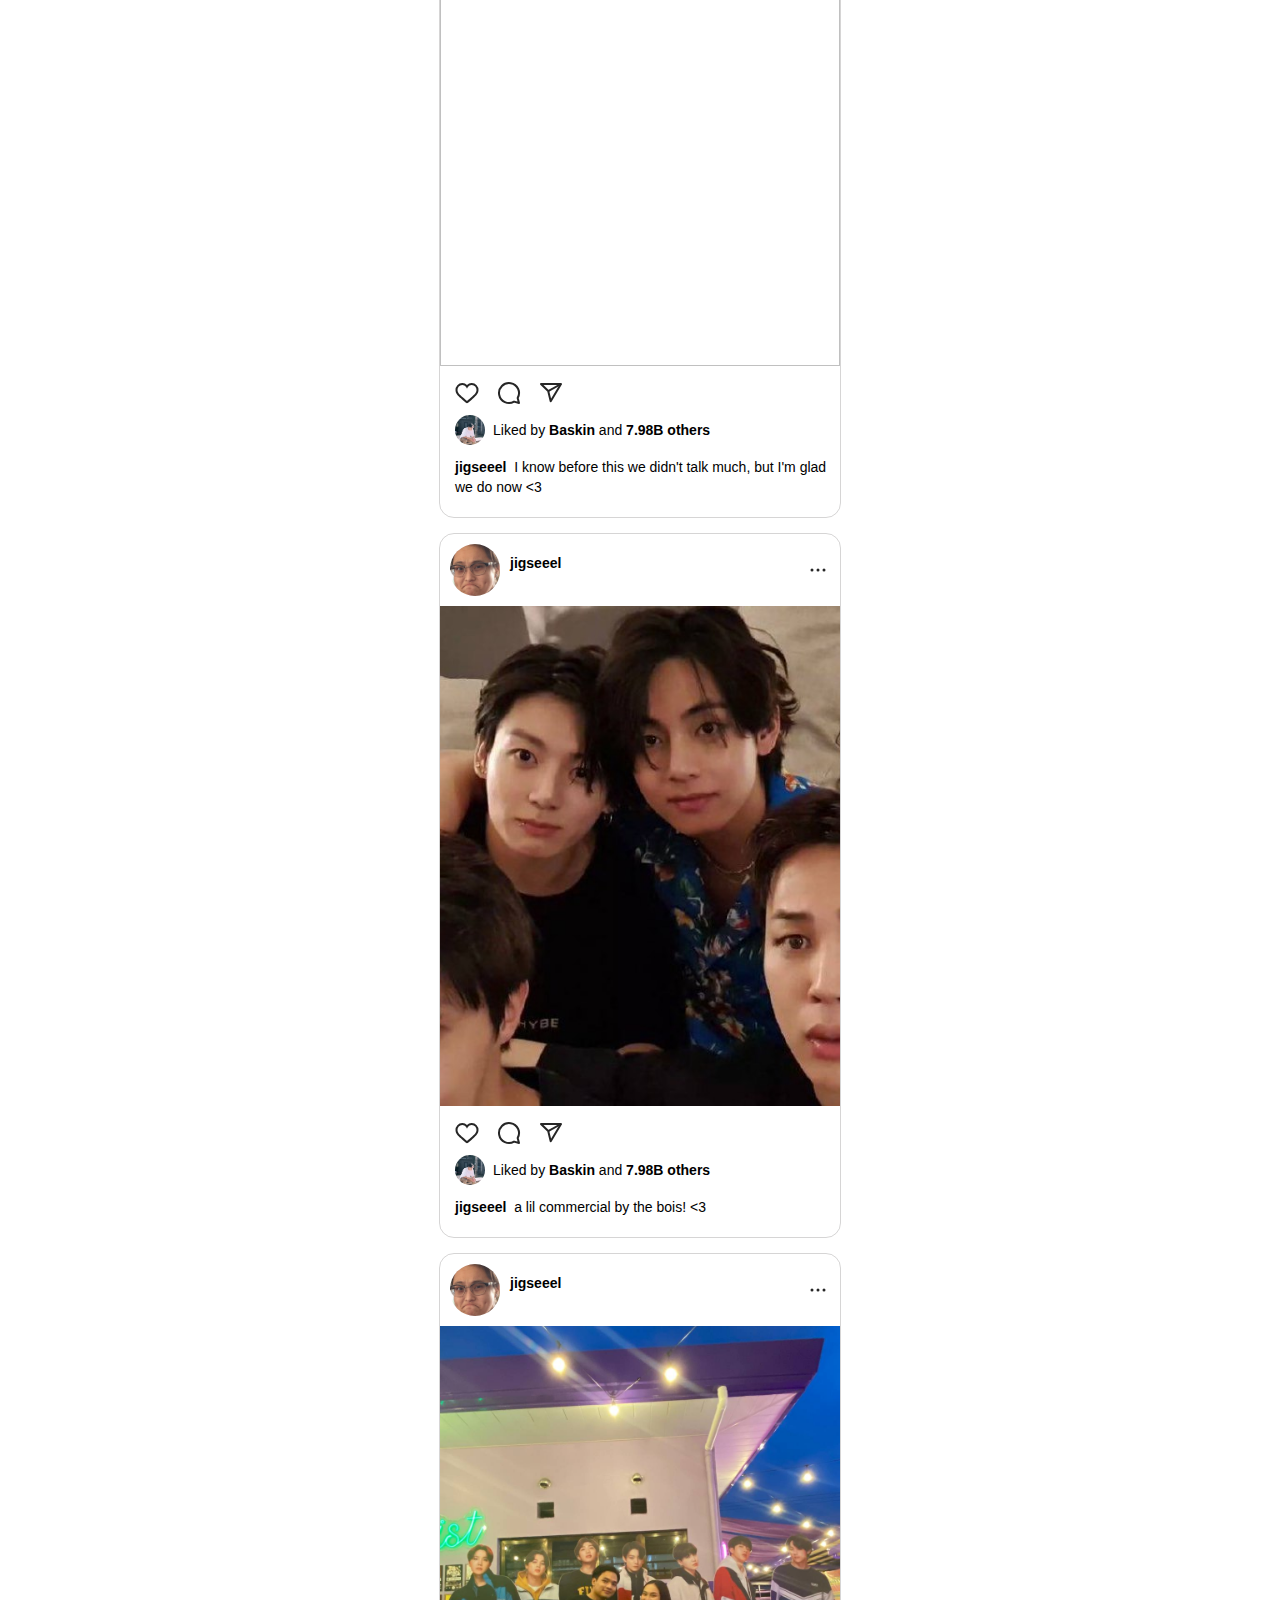
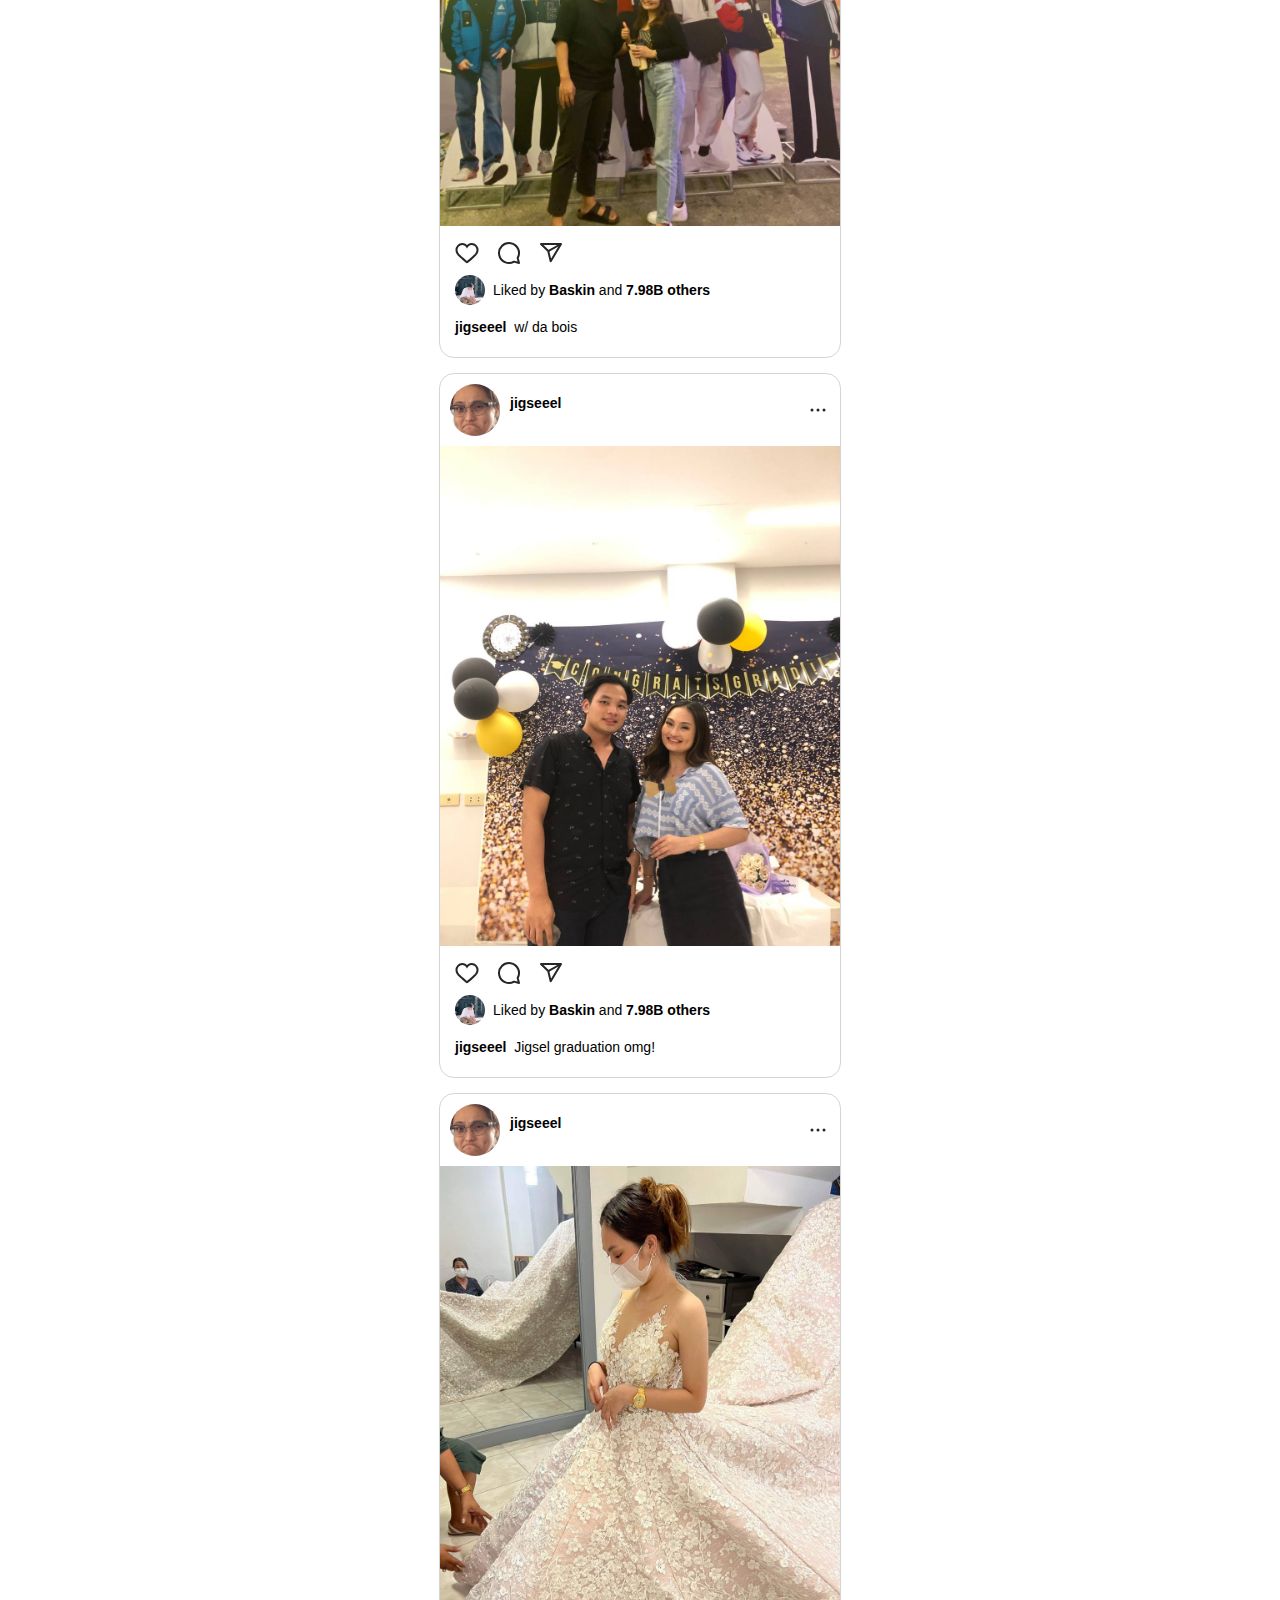
==== commit c054df33: "Update index.html" ====
--- a/index.html
+++ b/index.html
@@ -2053,9 +2053,9 @@
           </div>
         </div>
         <div>
-          <video class="post-img" controls download="no">
+          <iframe class="post-img" controls download="no">
             <source src="https://youtube.com/shorts/xlLQrMe8Ru0?feature=share" type="video" />
-          </video>
+          </iframe>
               </div>
         <div class="post-footer-wrapper">
           <div style="display: flex">
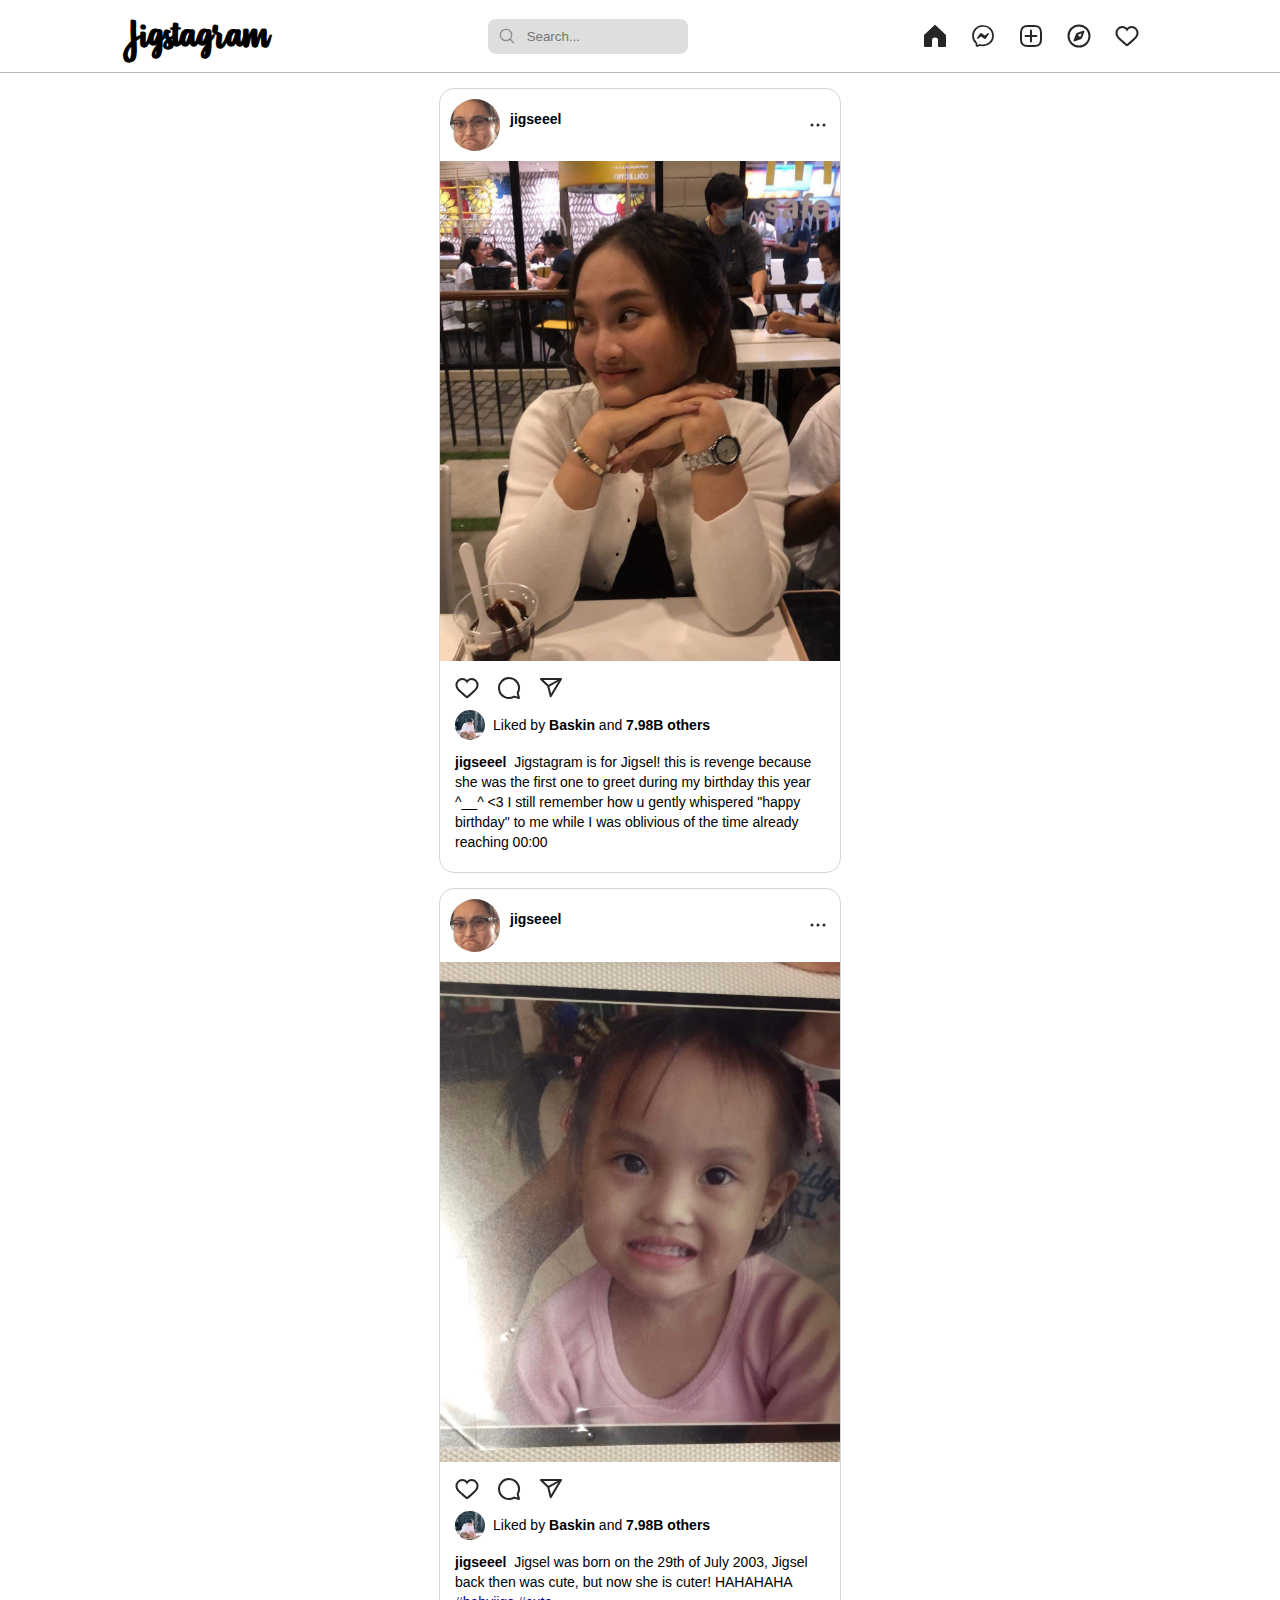
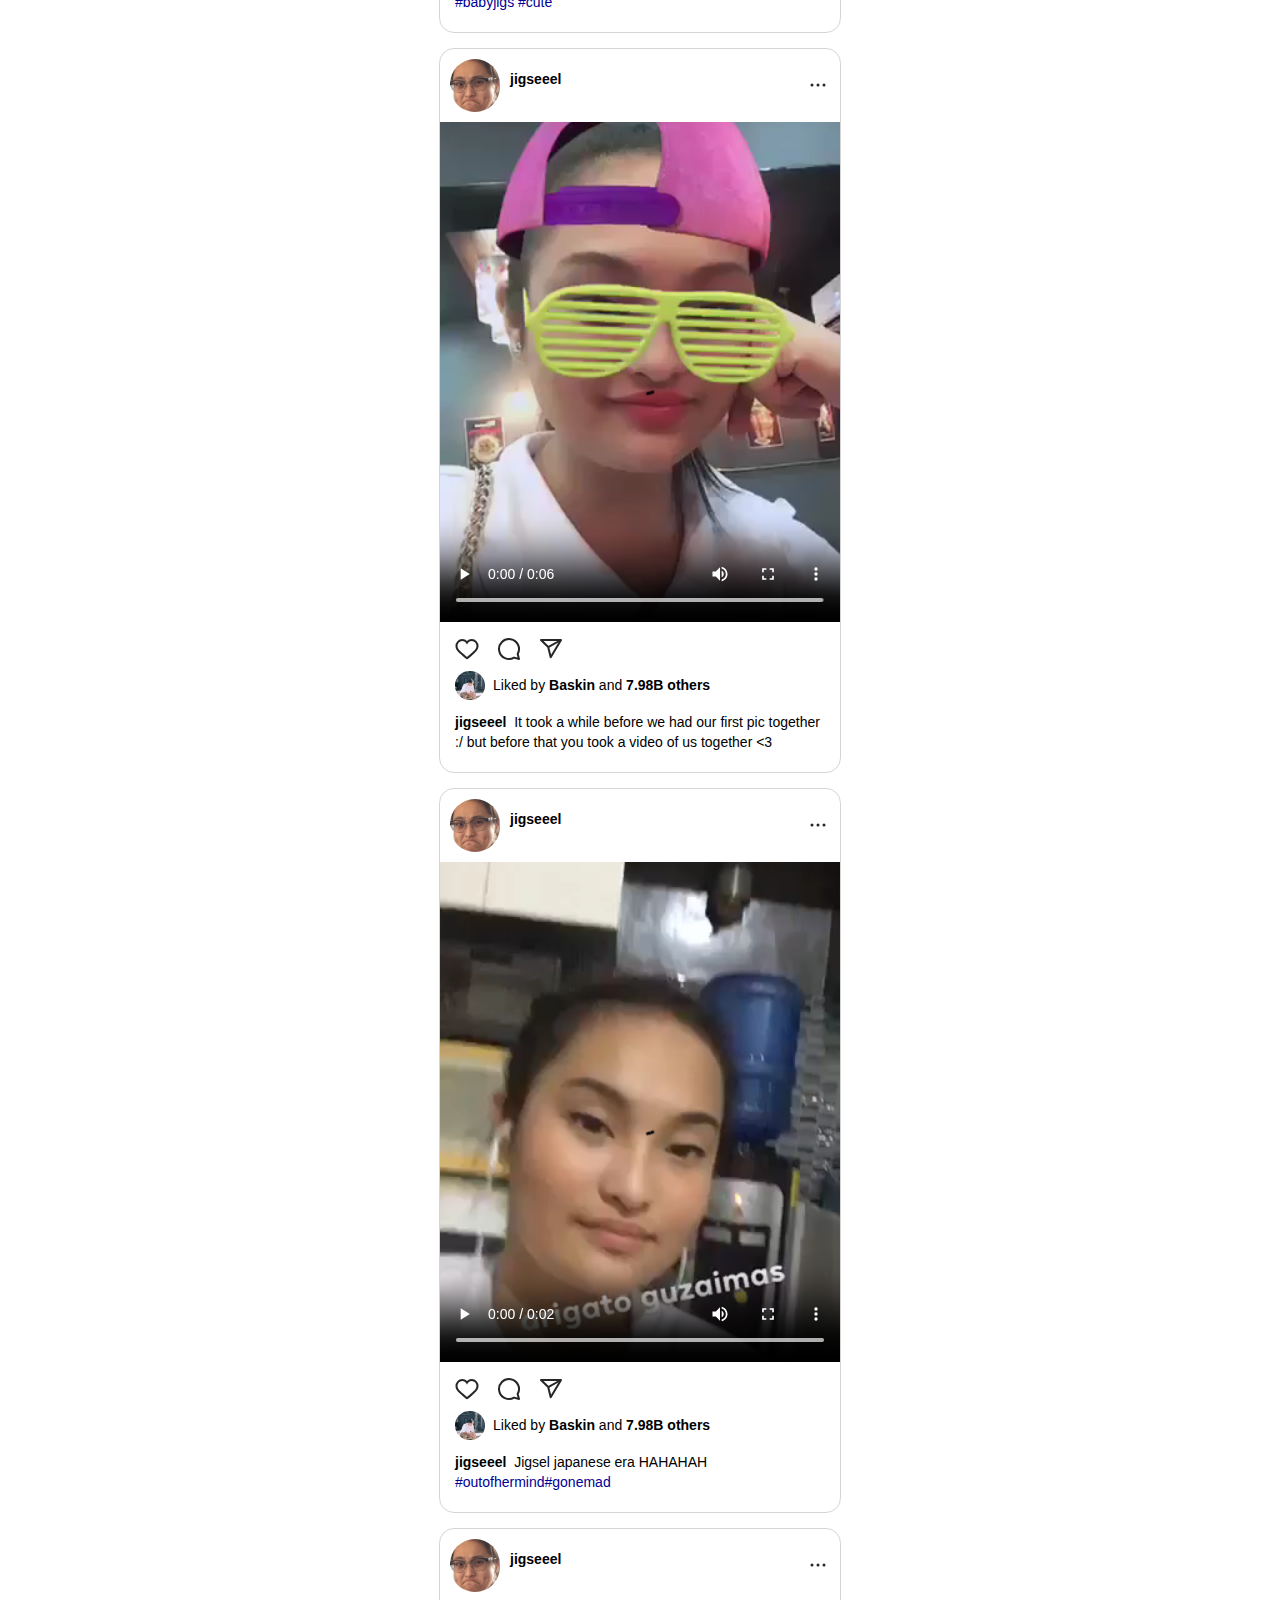
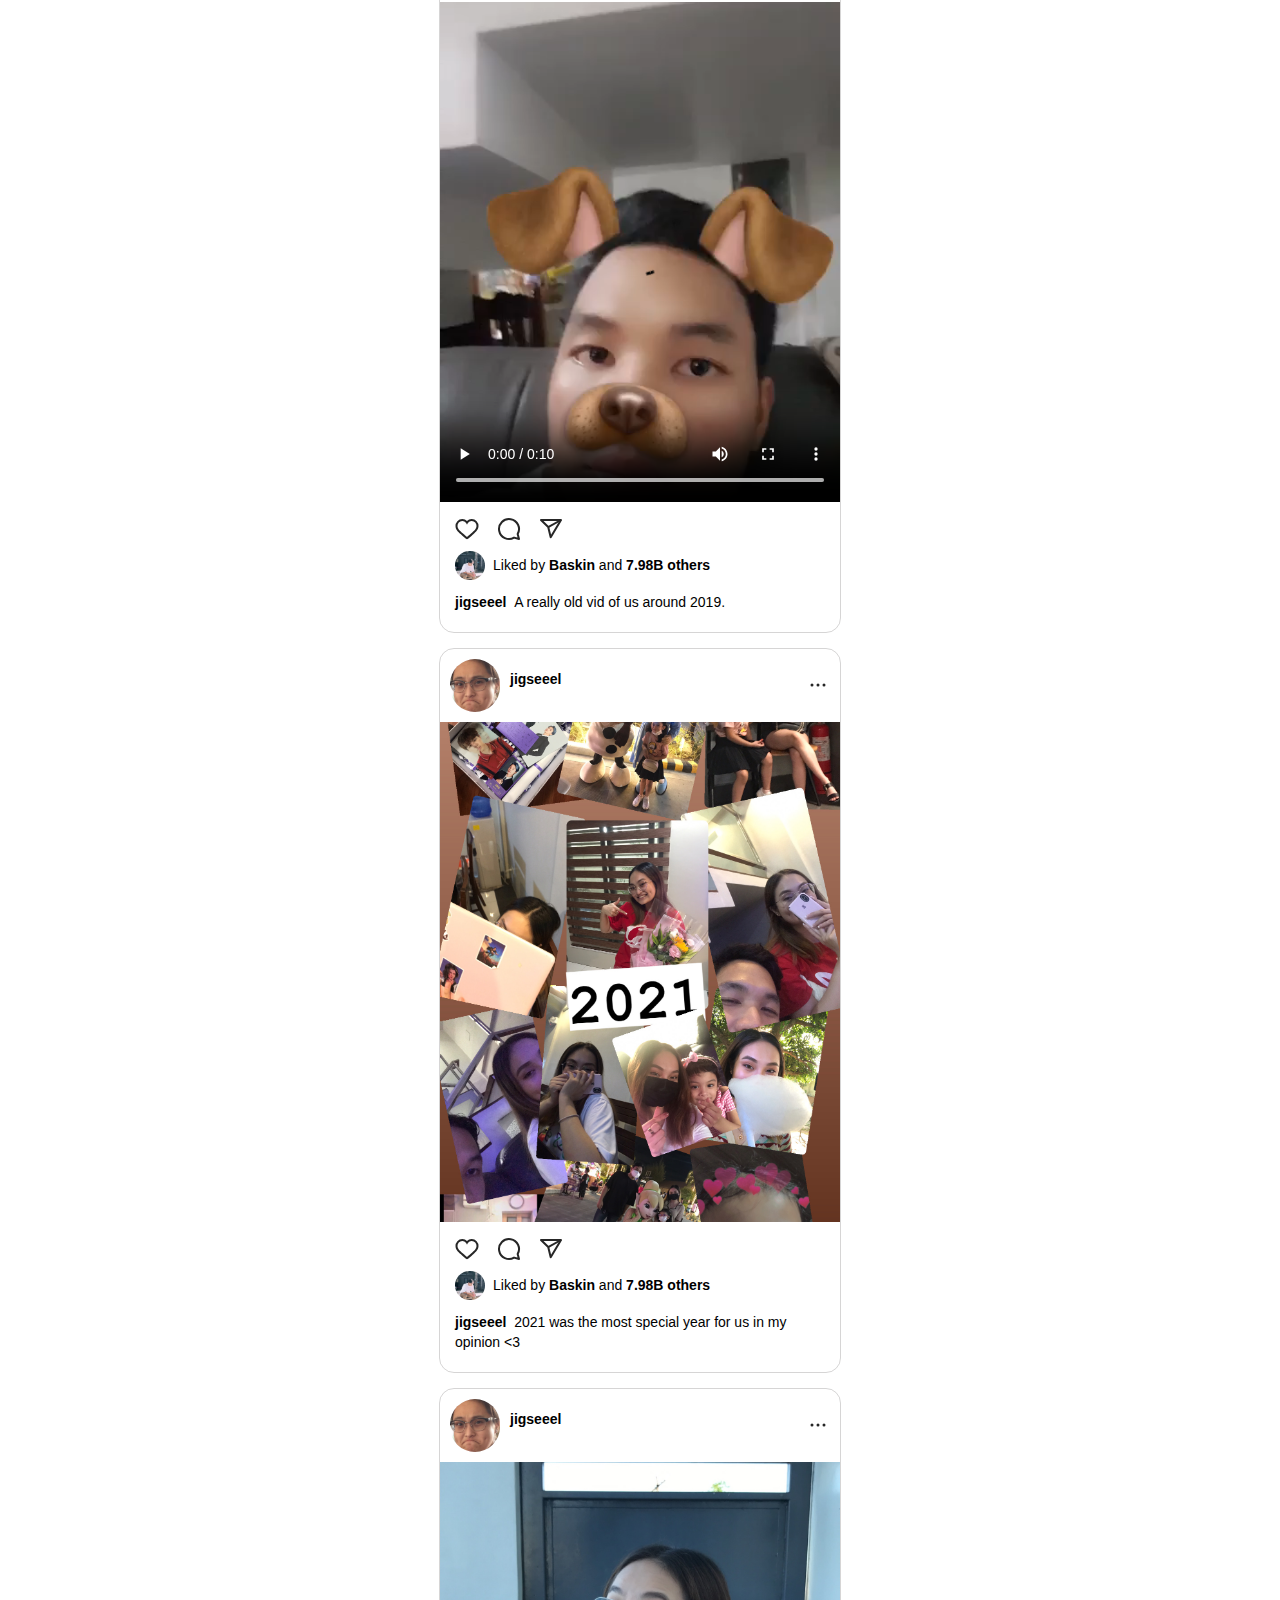
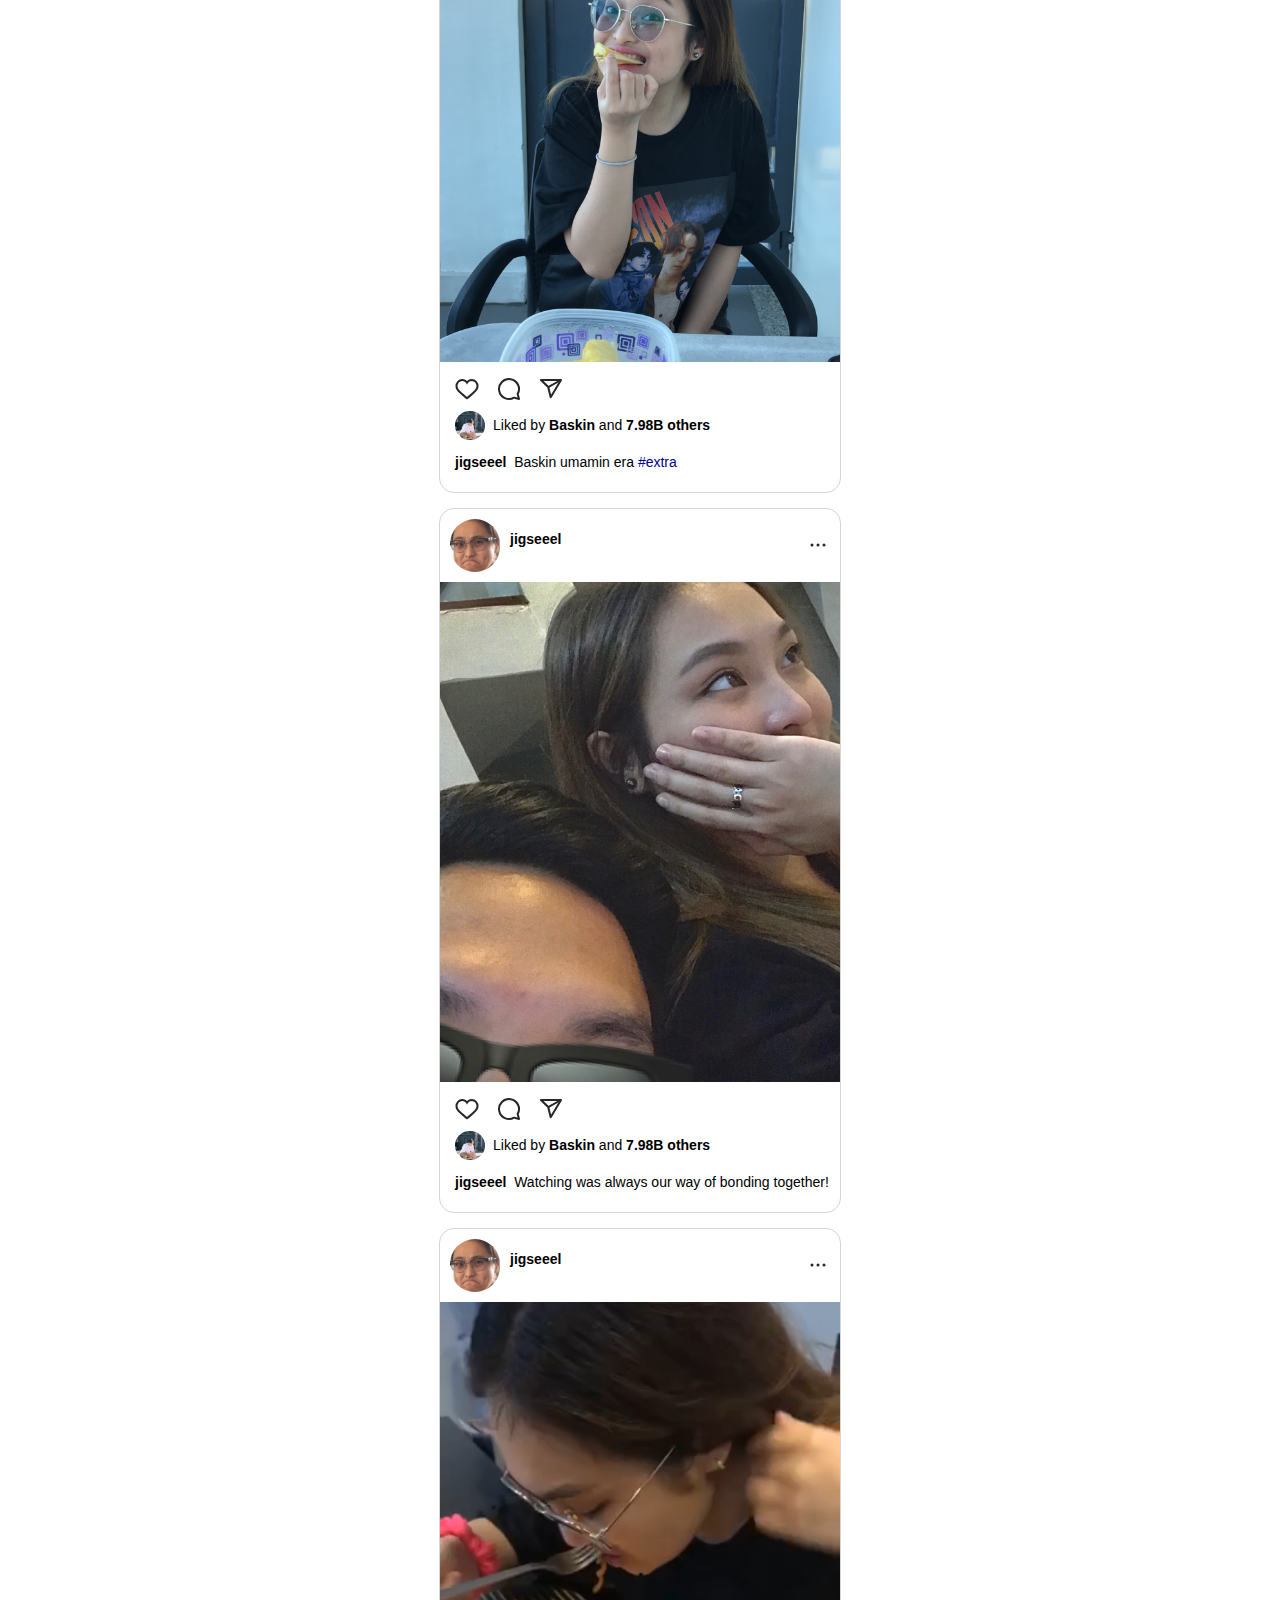
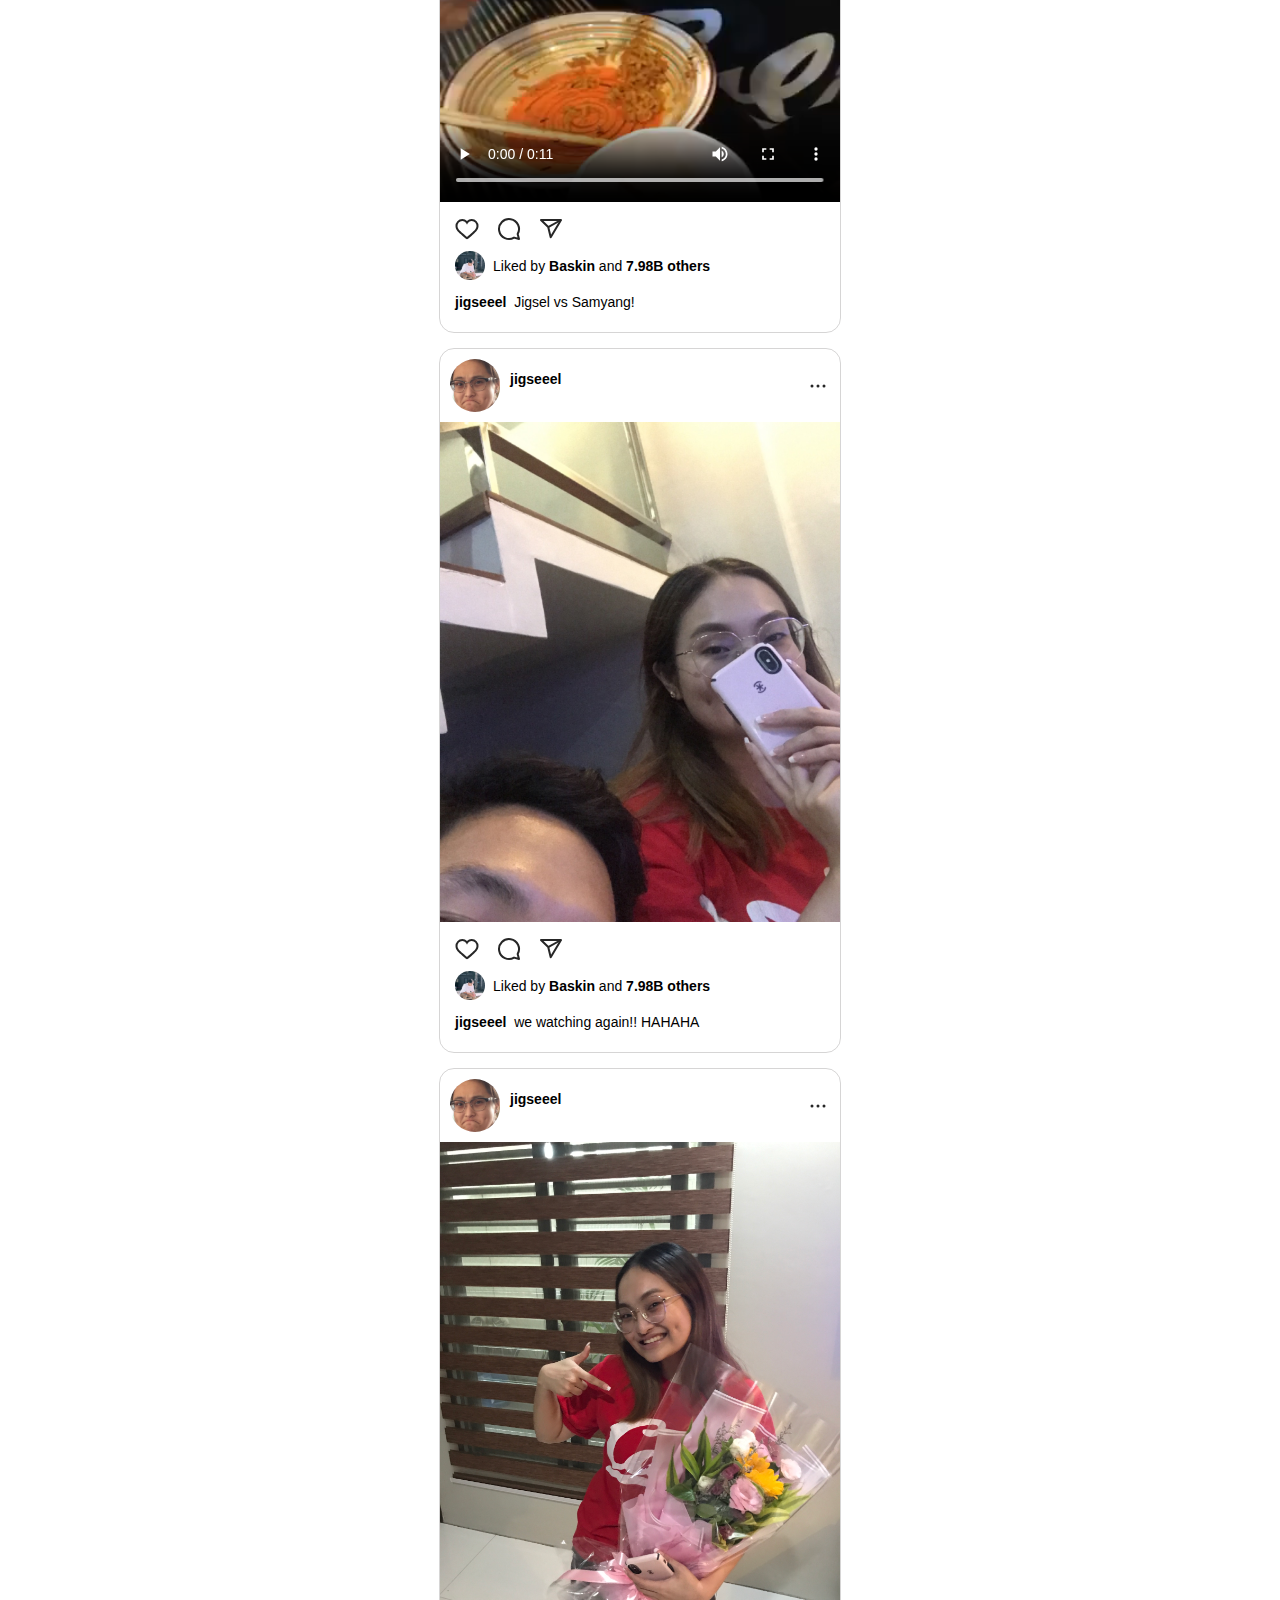
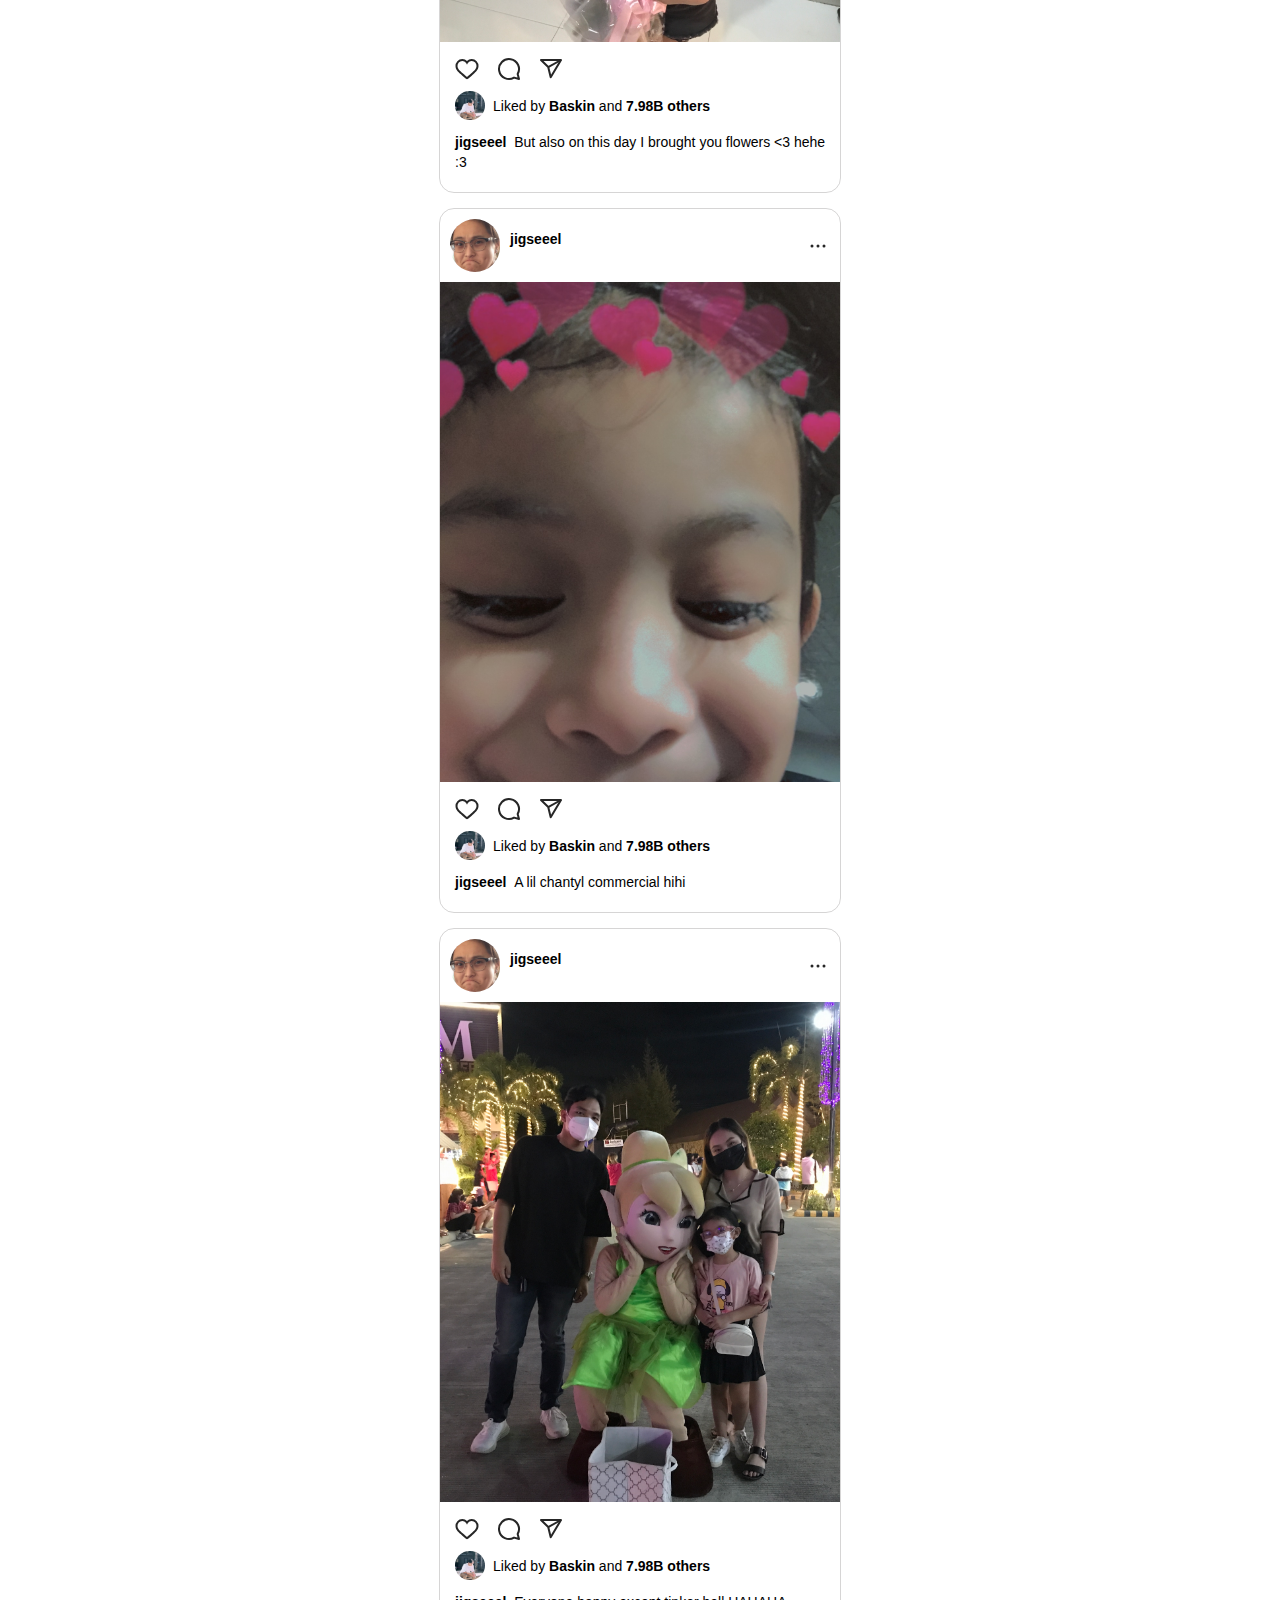
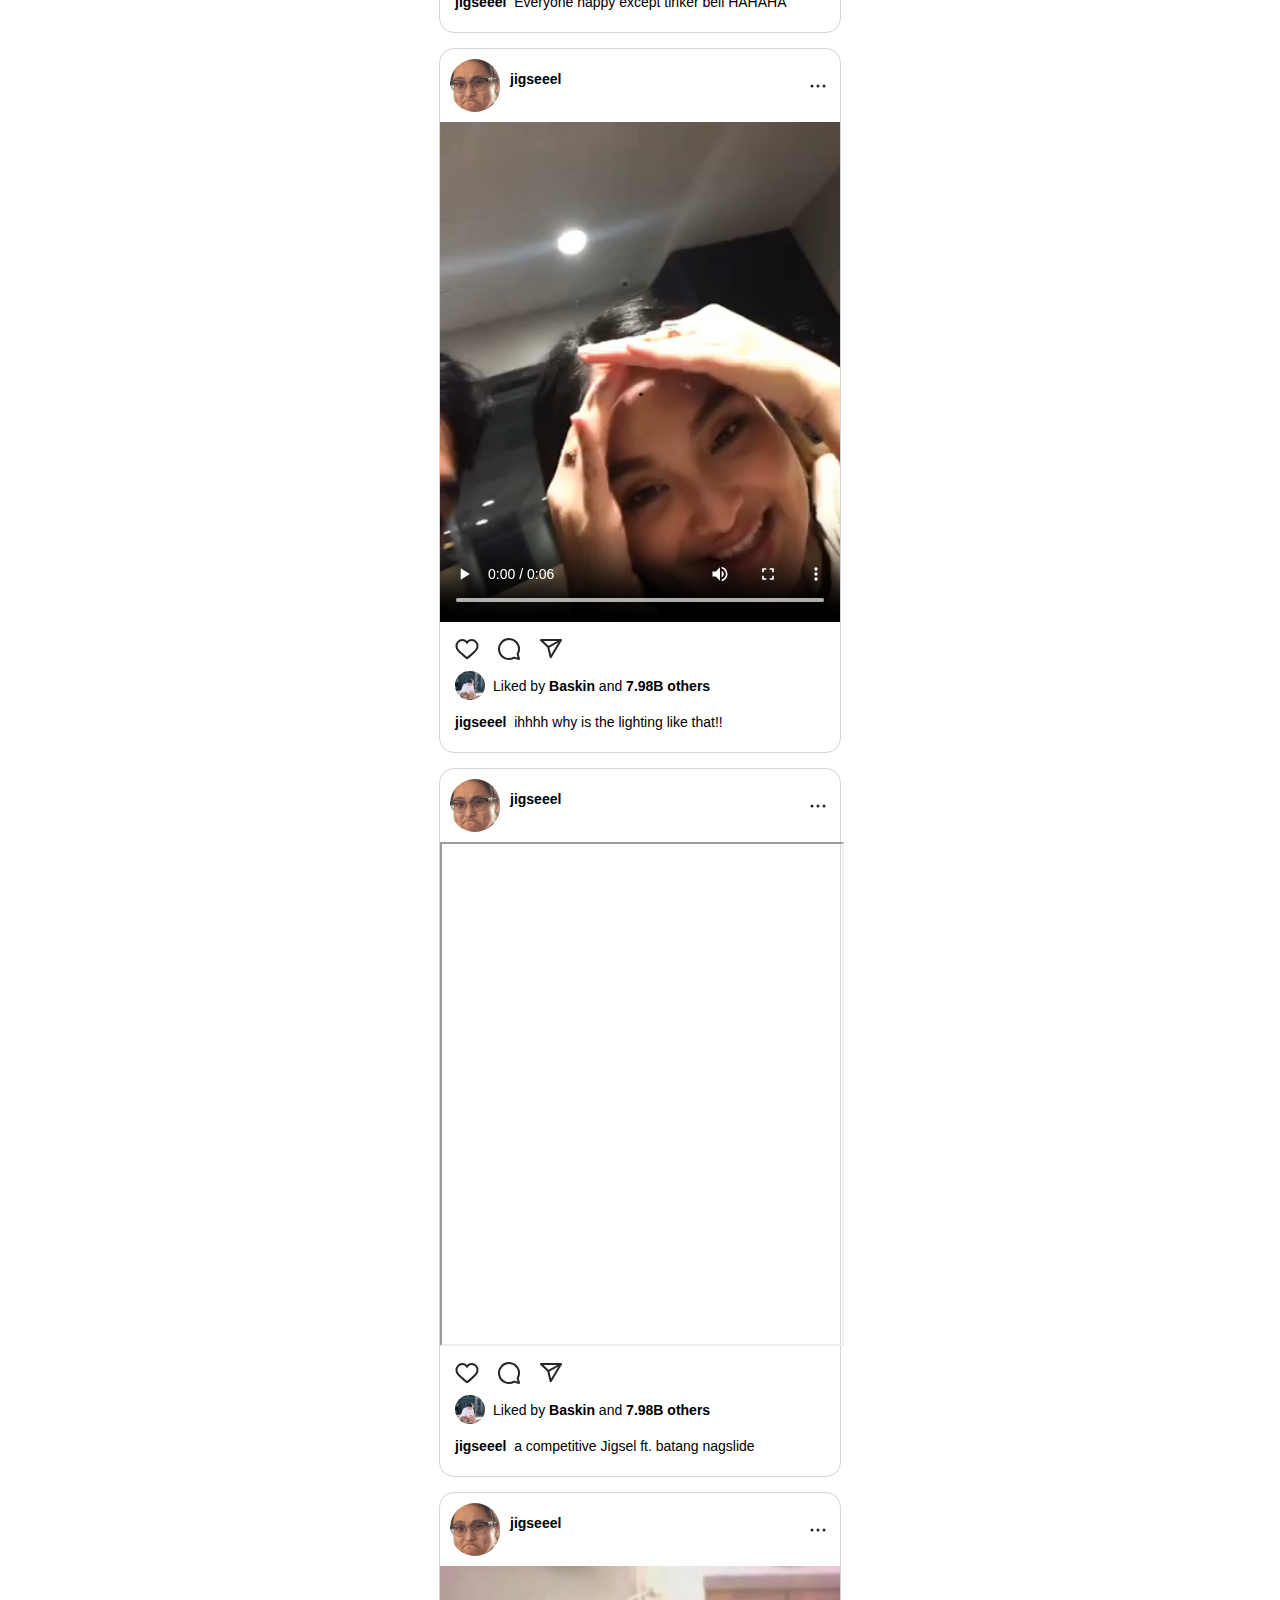
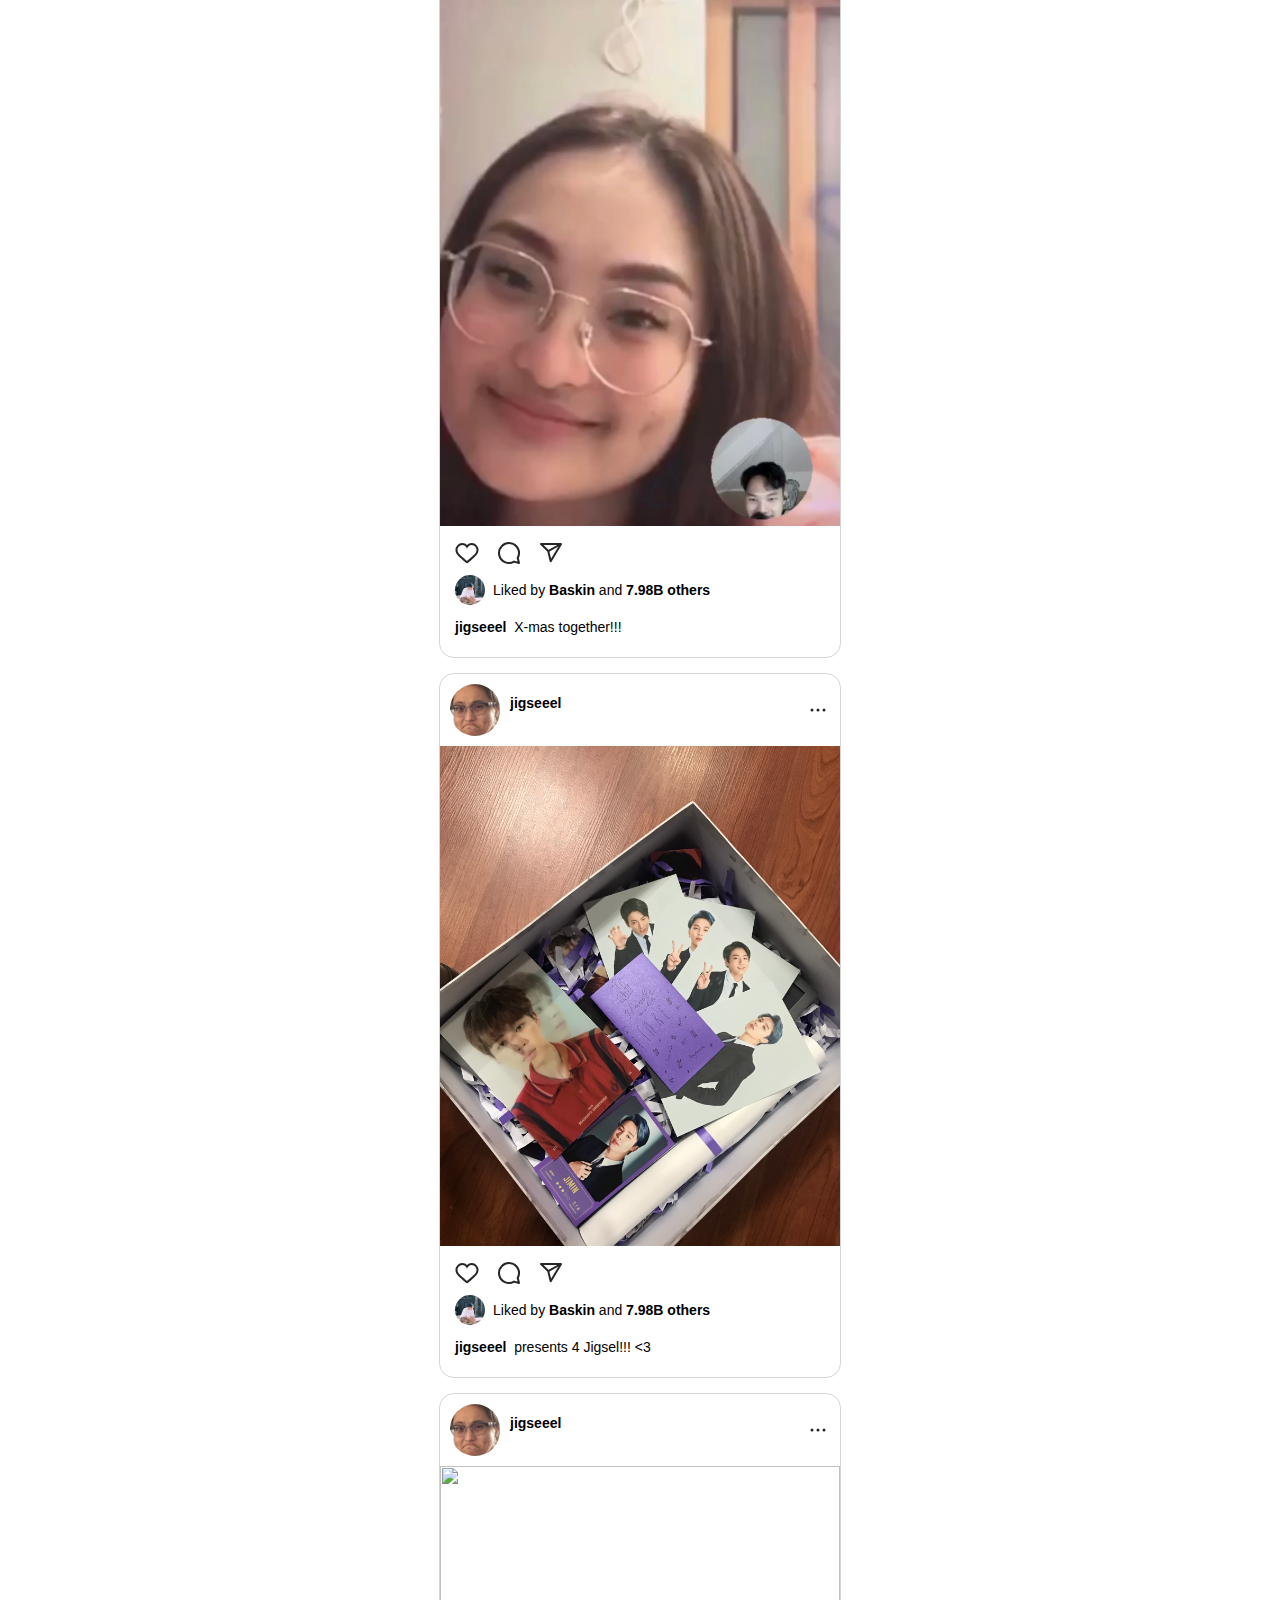
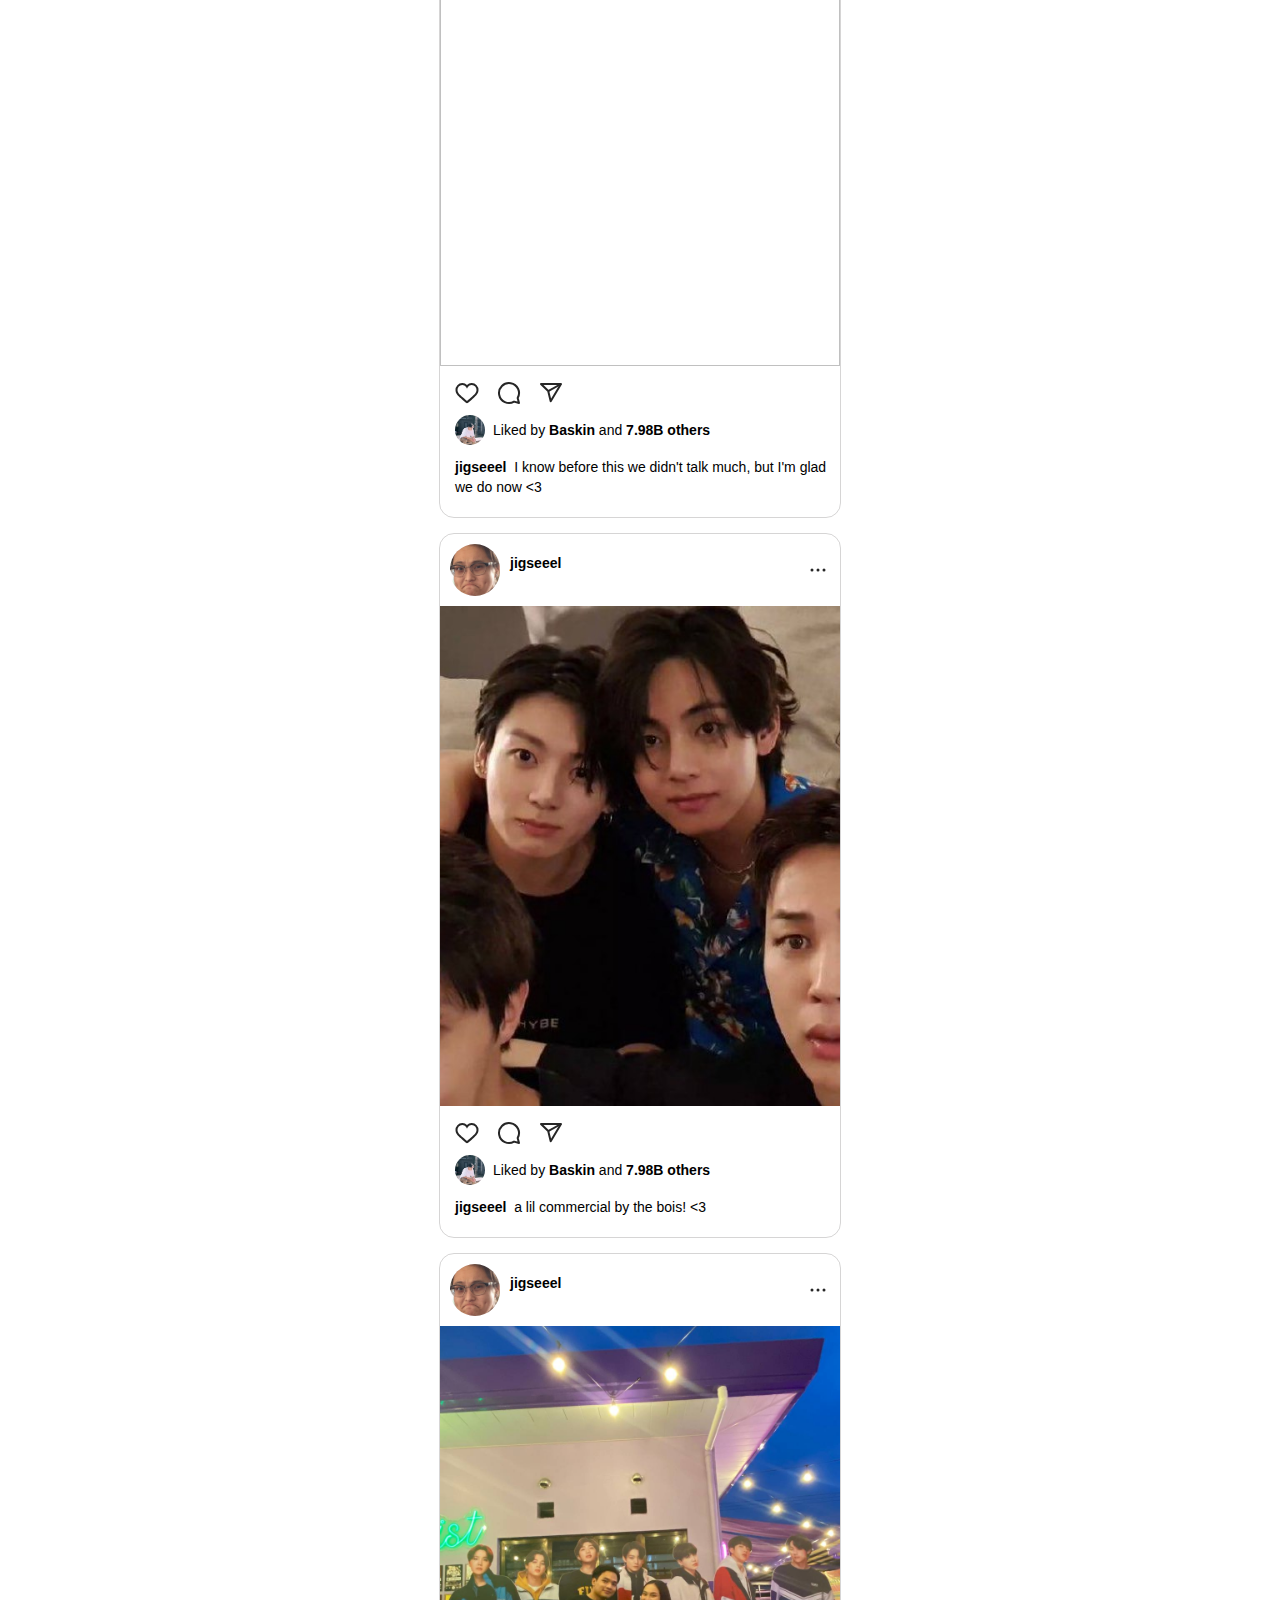
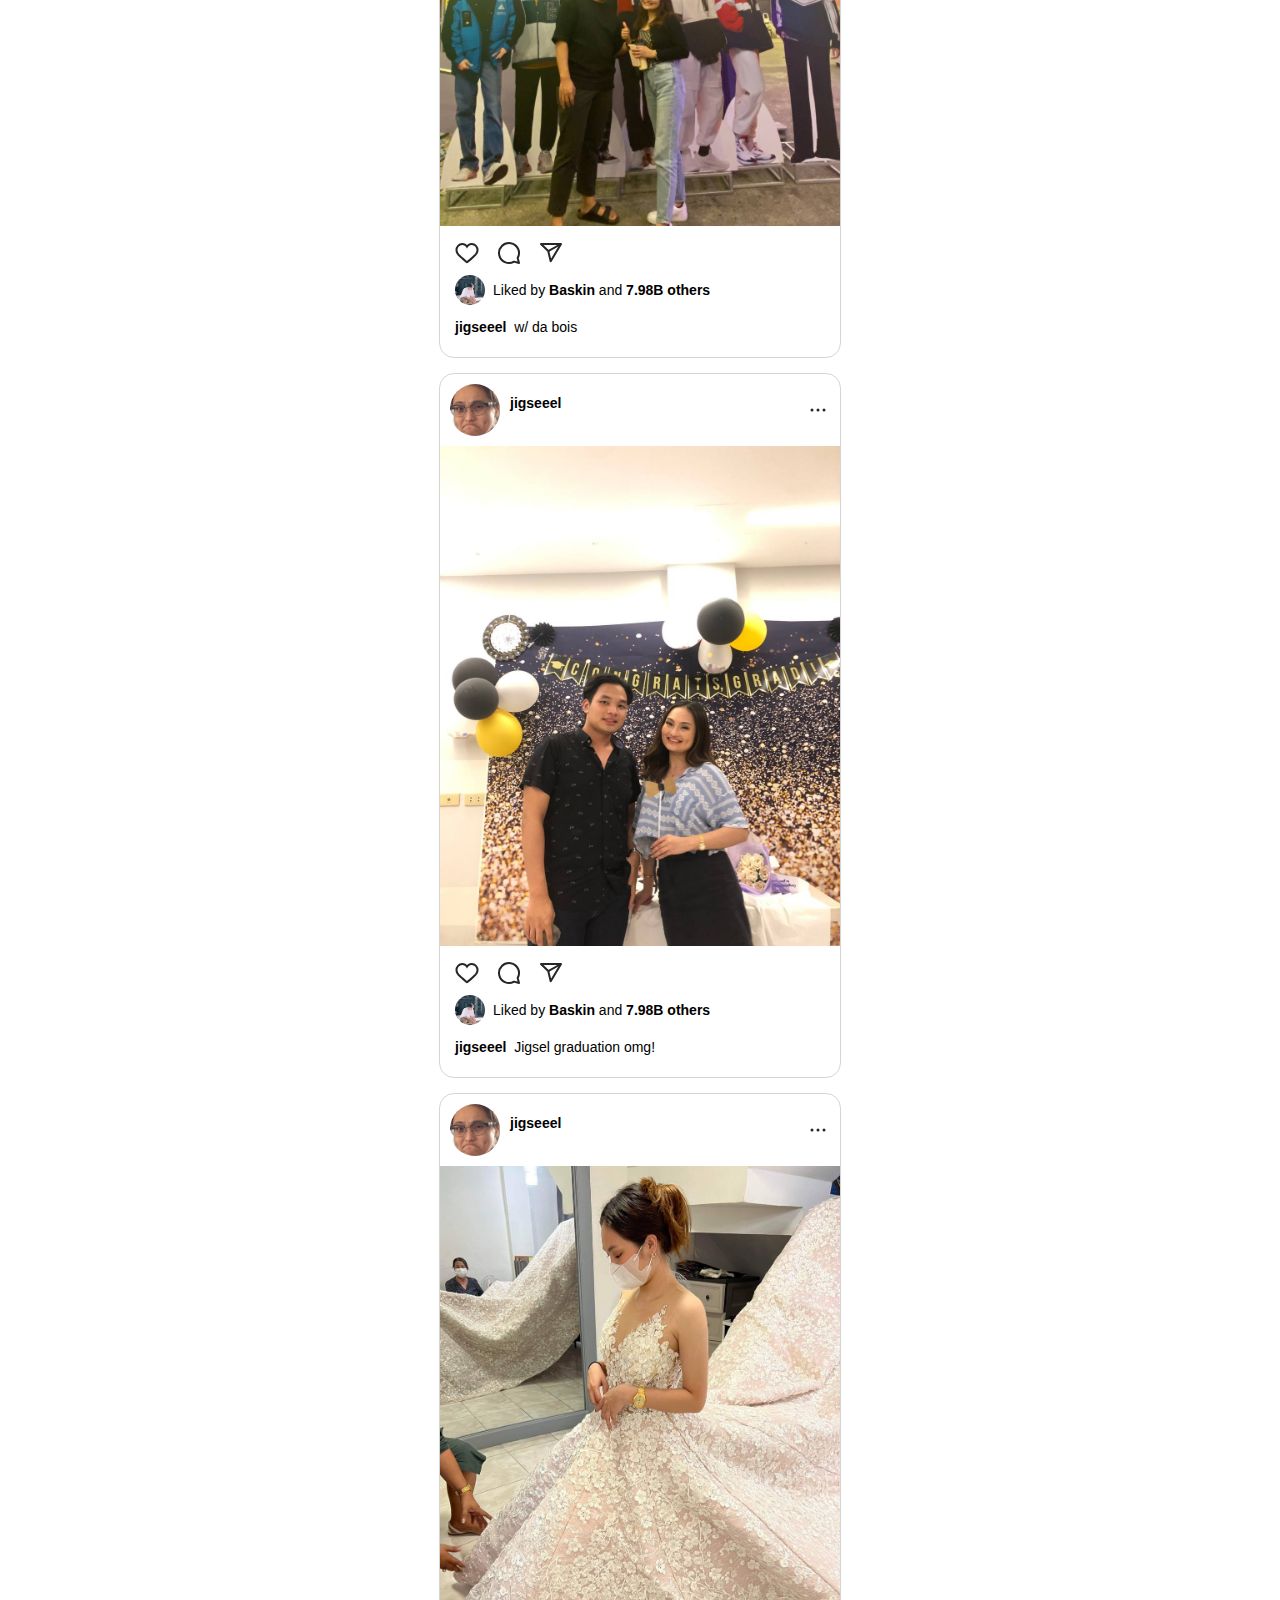
==== commit d6fd9ddb: "Update index.html" ====
--- a/index.html
+++ b/index.html
@@ -2053,8 +2053,7 @@
           </div>
         </div>
         <div>
-          <iframe class="post-img" controls download="no">
-            <source src="https://youtube.com/shorts/xlLQrMe8Ru0?feature=share" type="video" />
+          <iframe class="post-img" src="https://youtube.com/shorts/xlLQrMe8Ru0?feature=share">
           </iframe>
               </div>
         <div class="post-footer-wrapper">
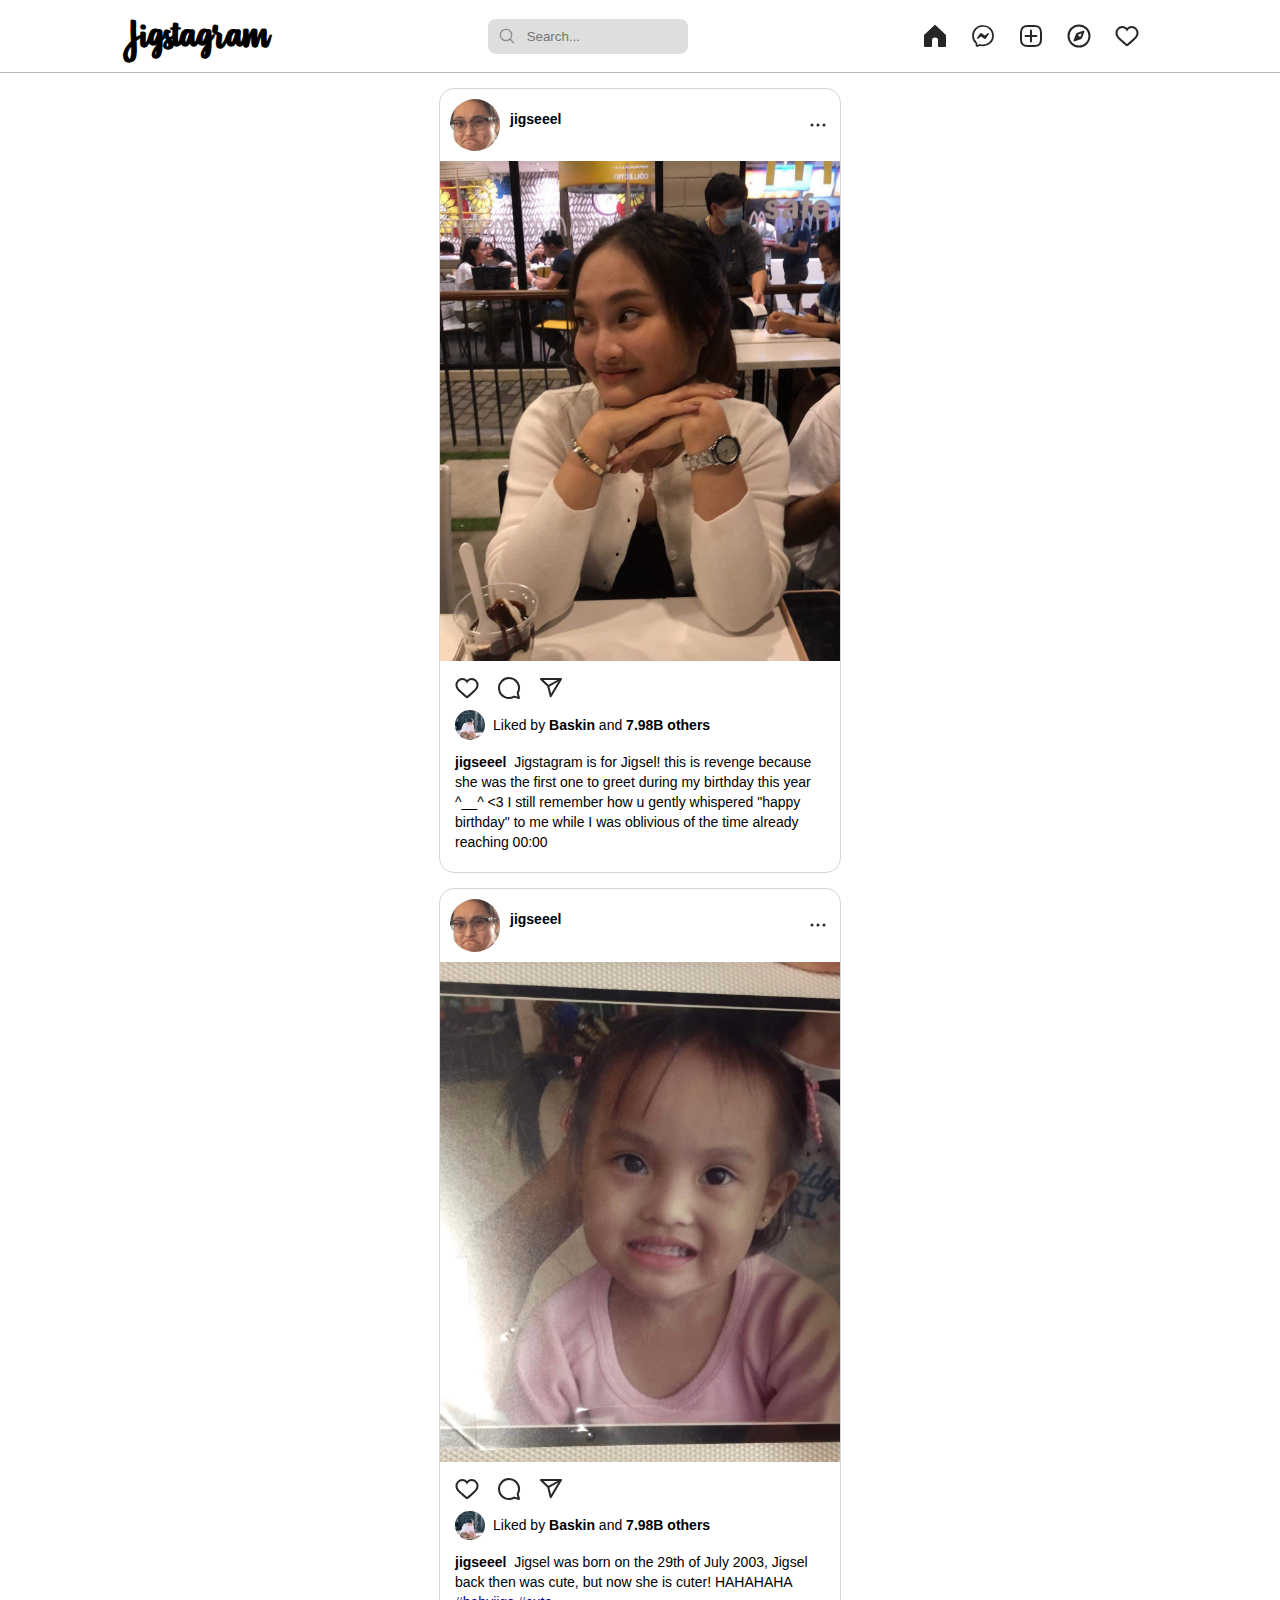
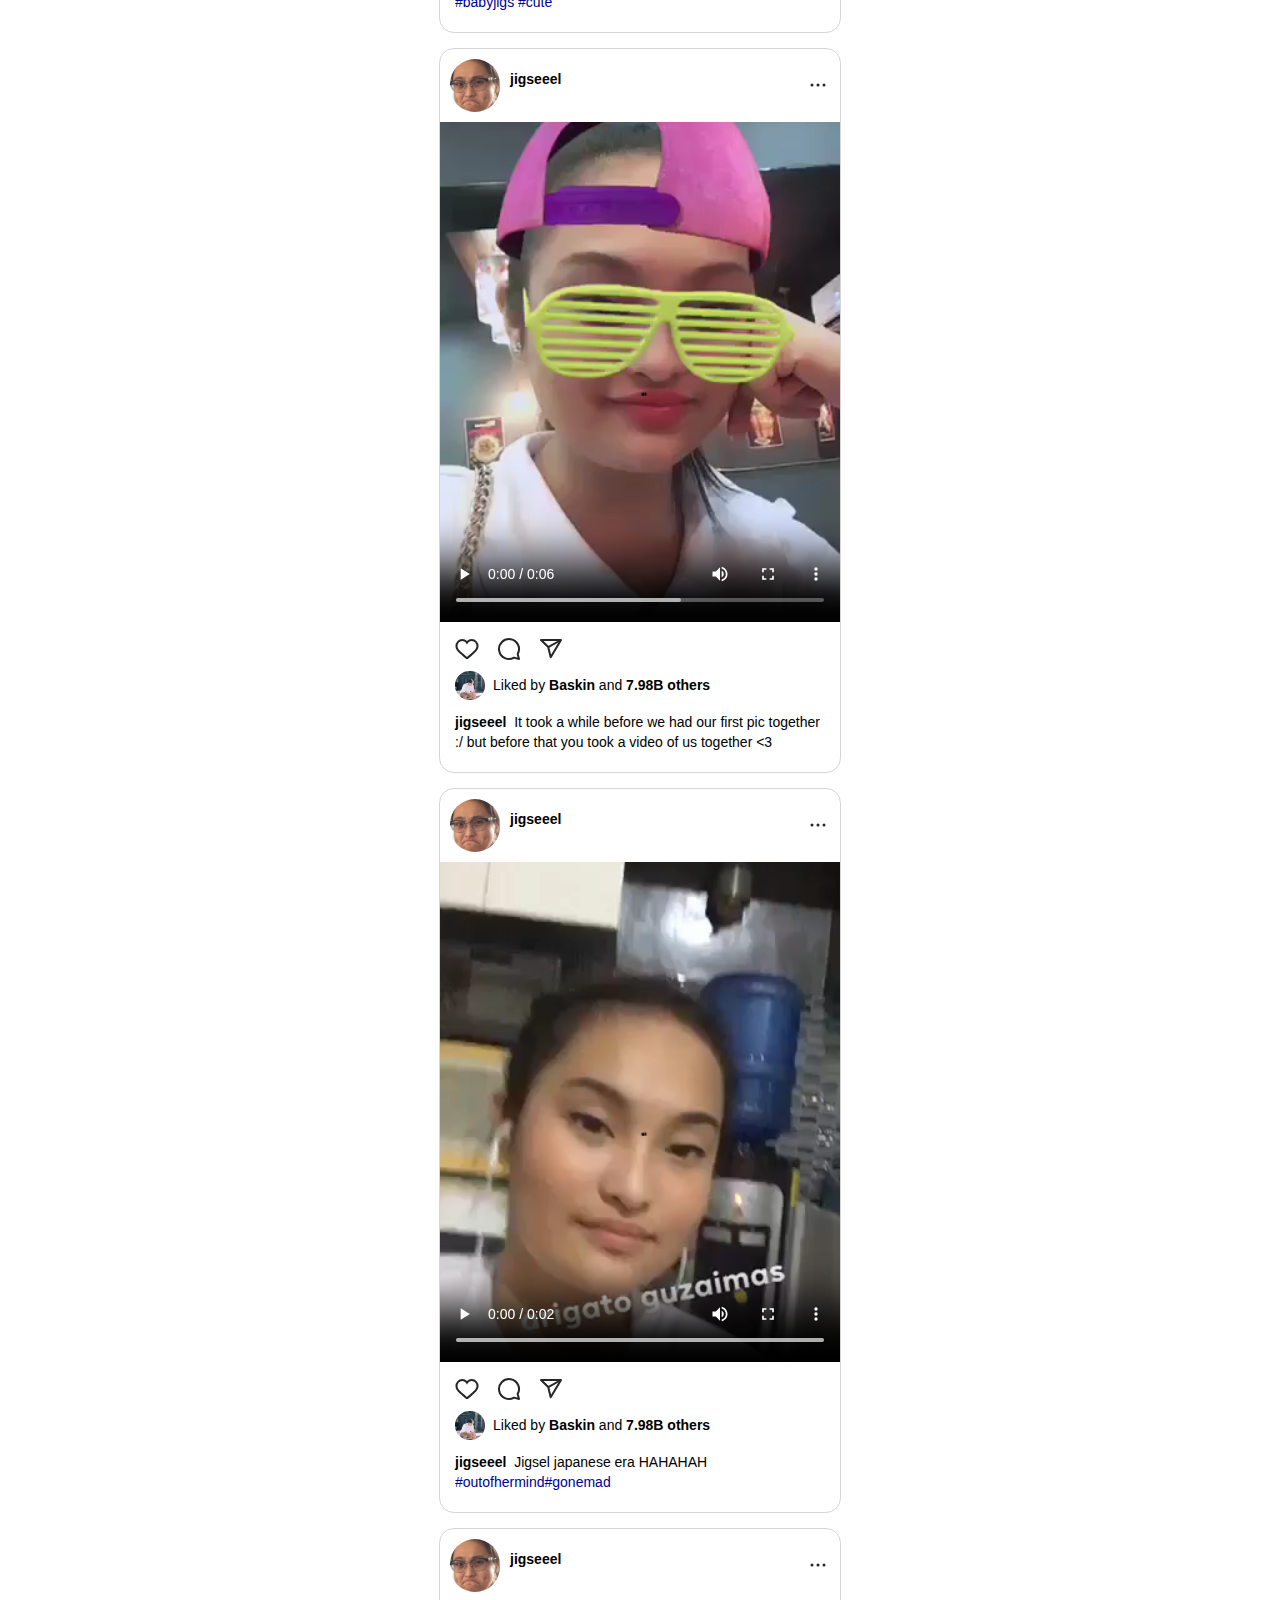
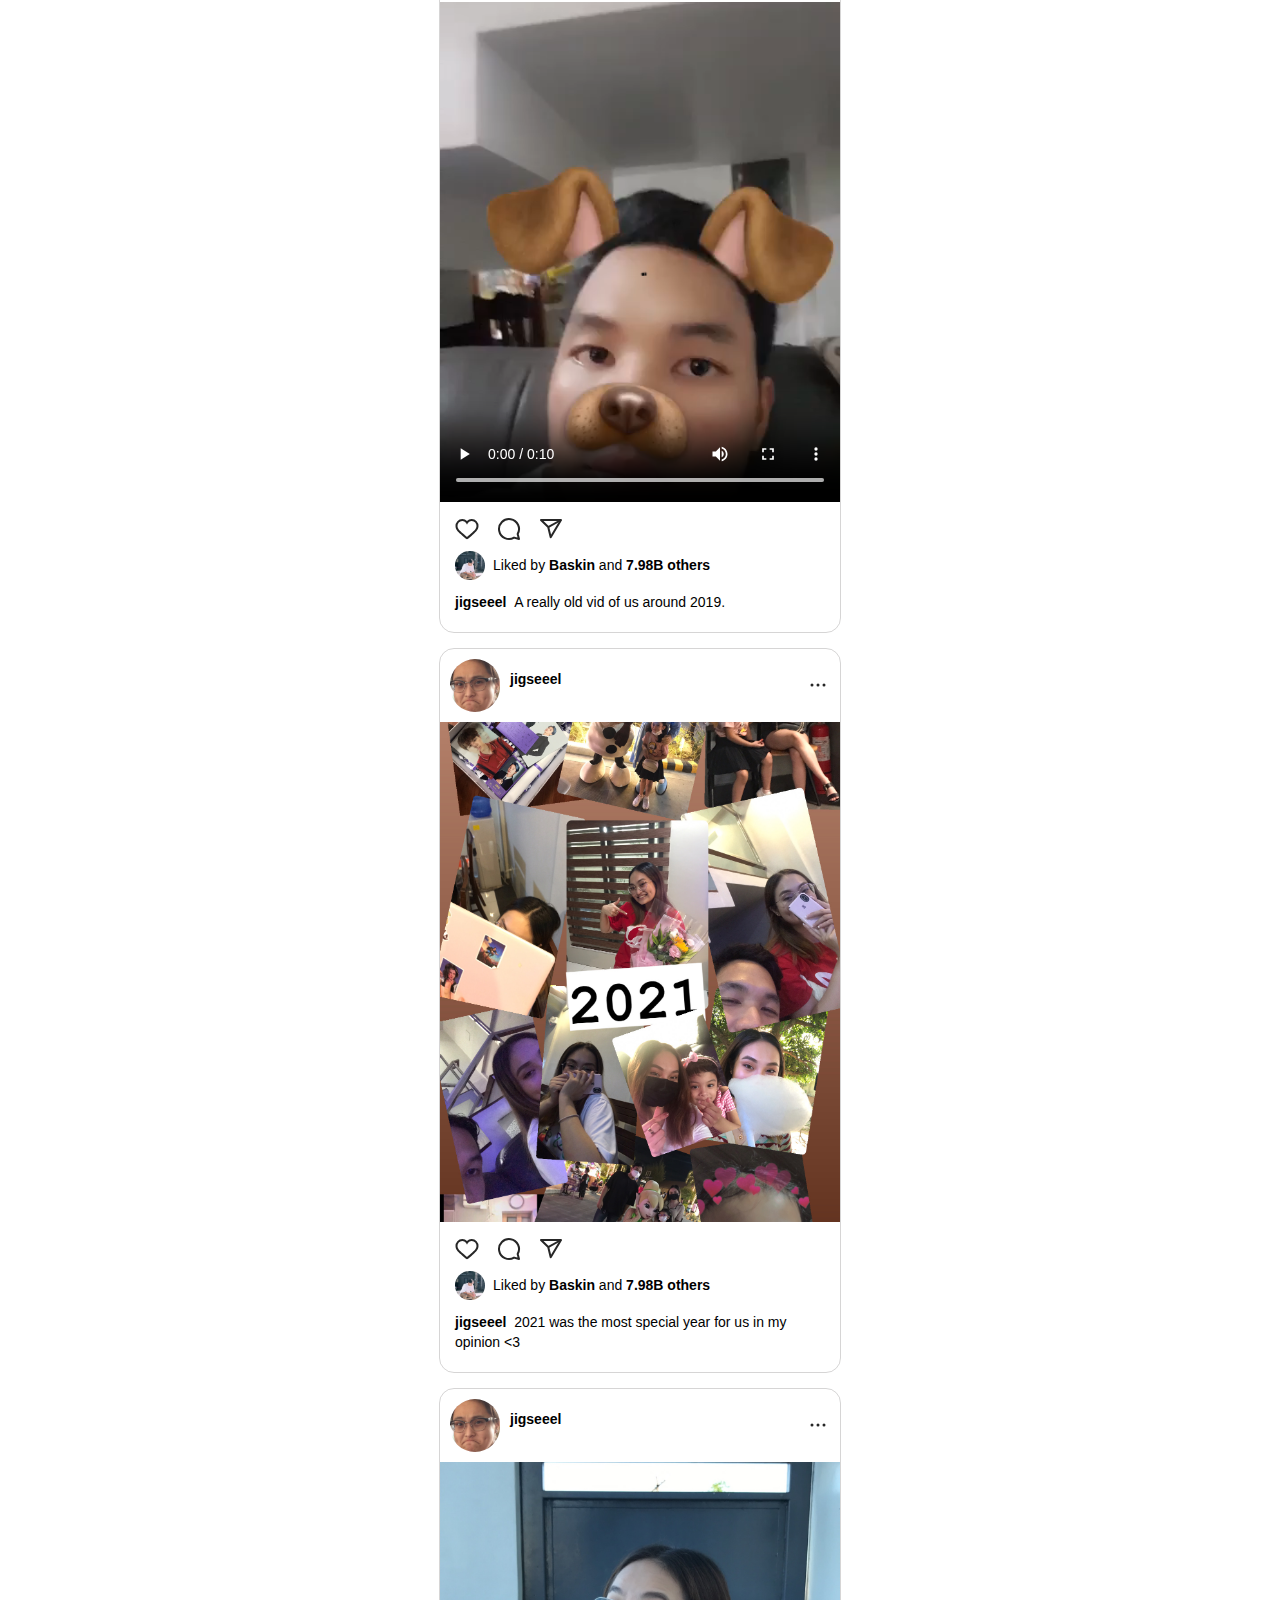
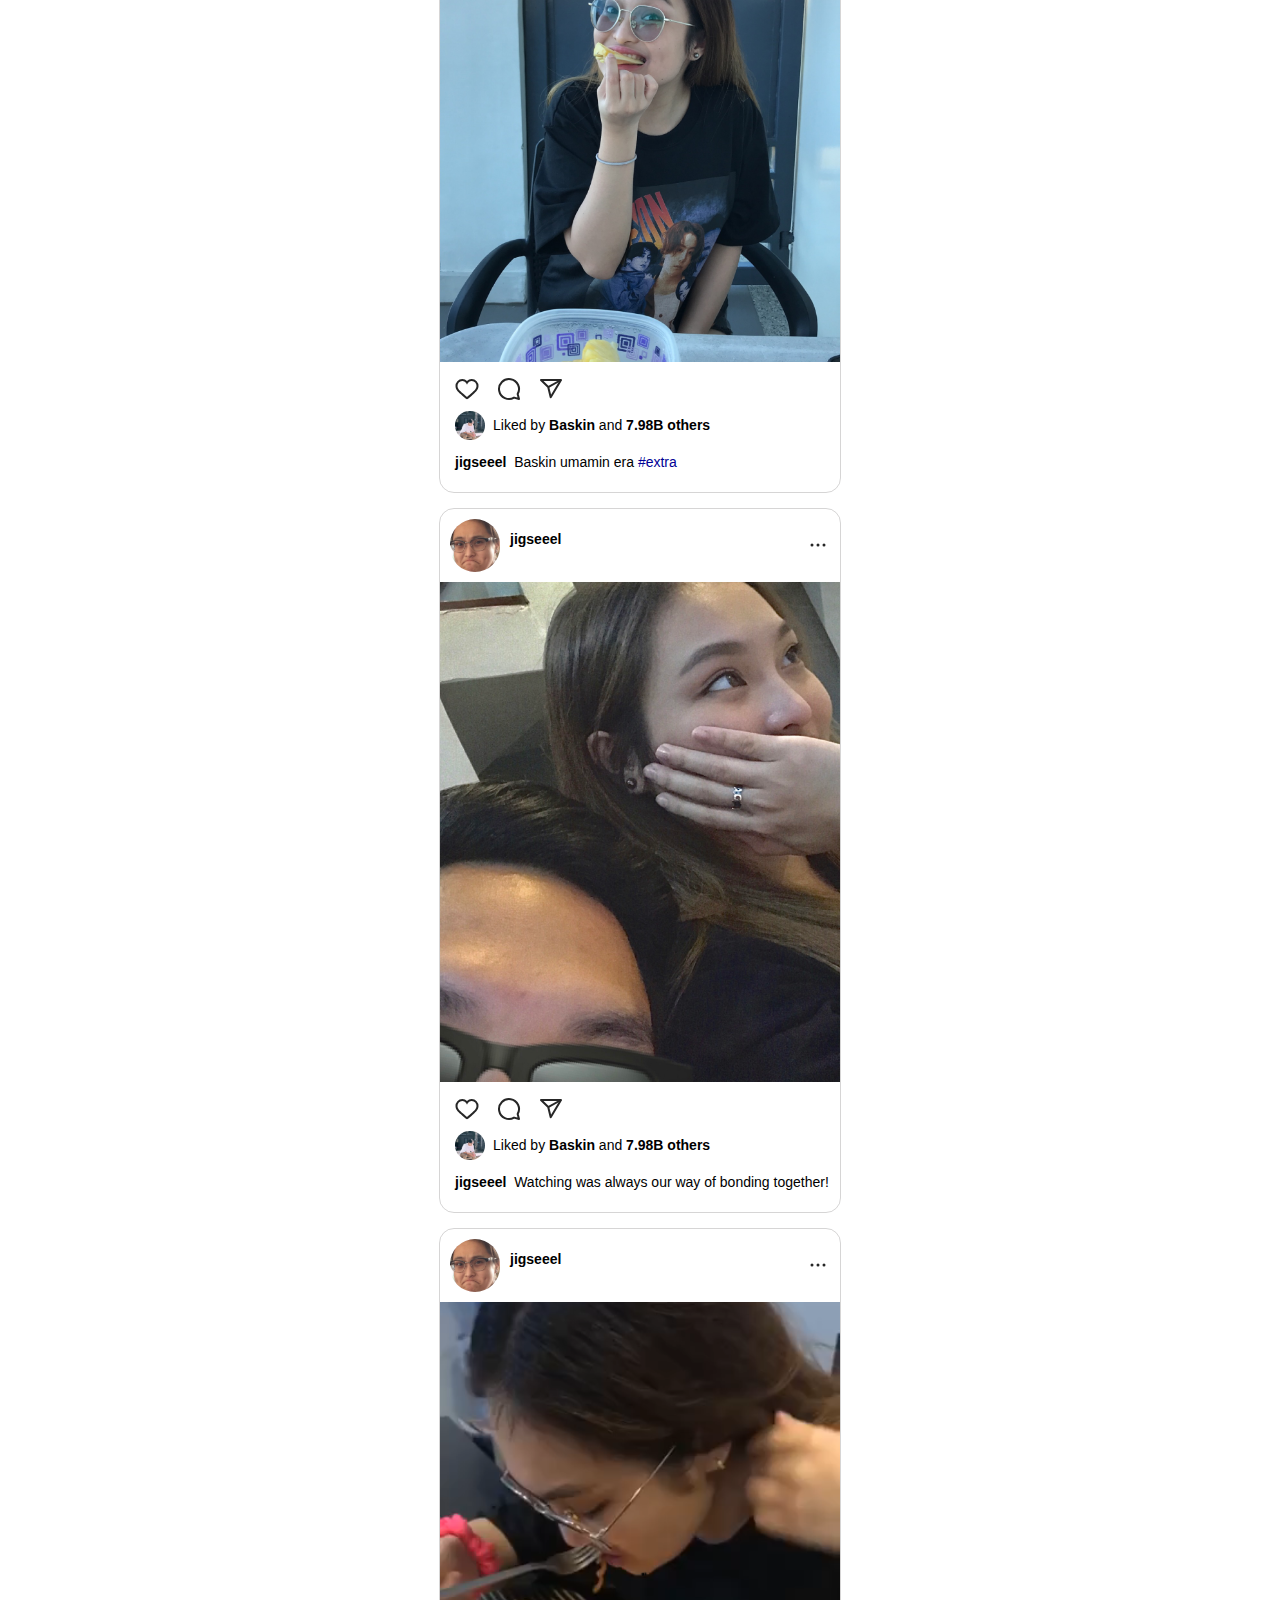
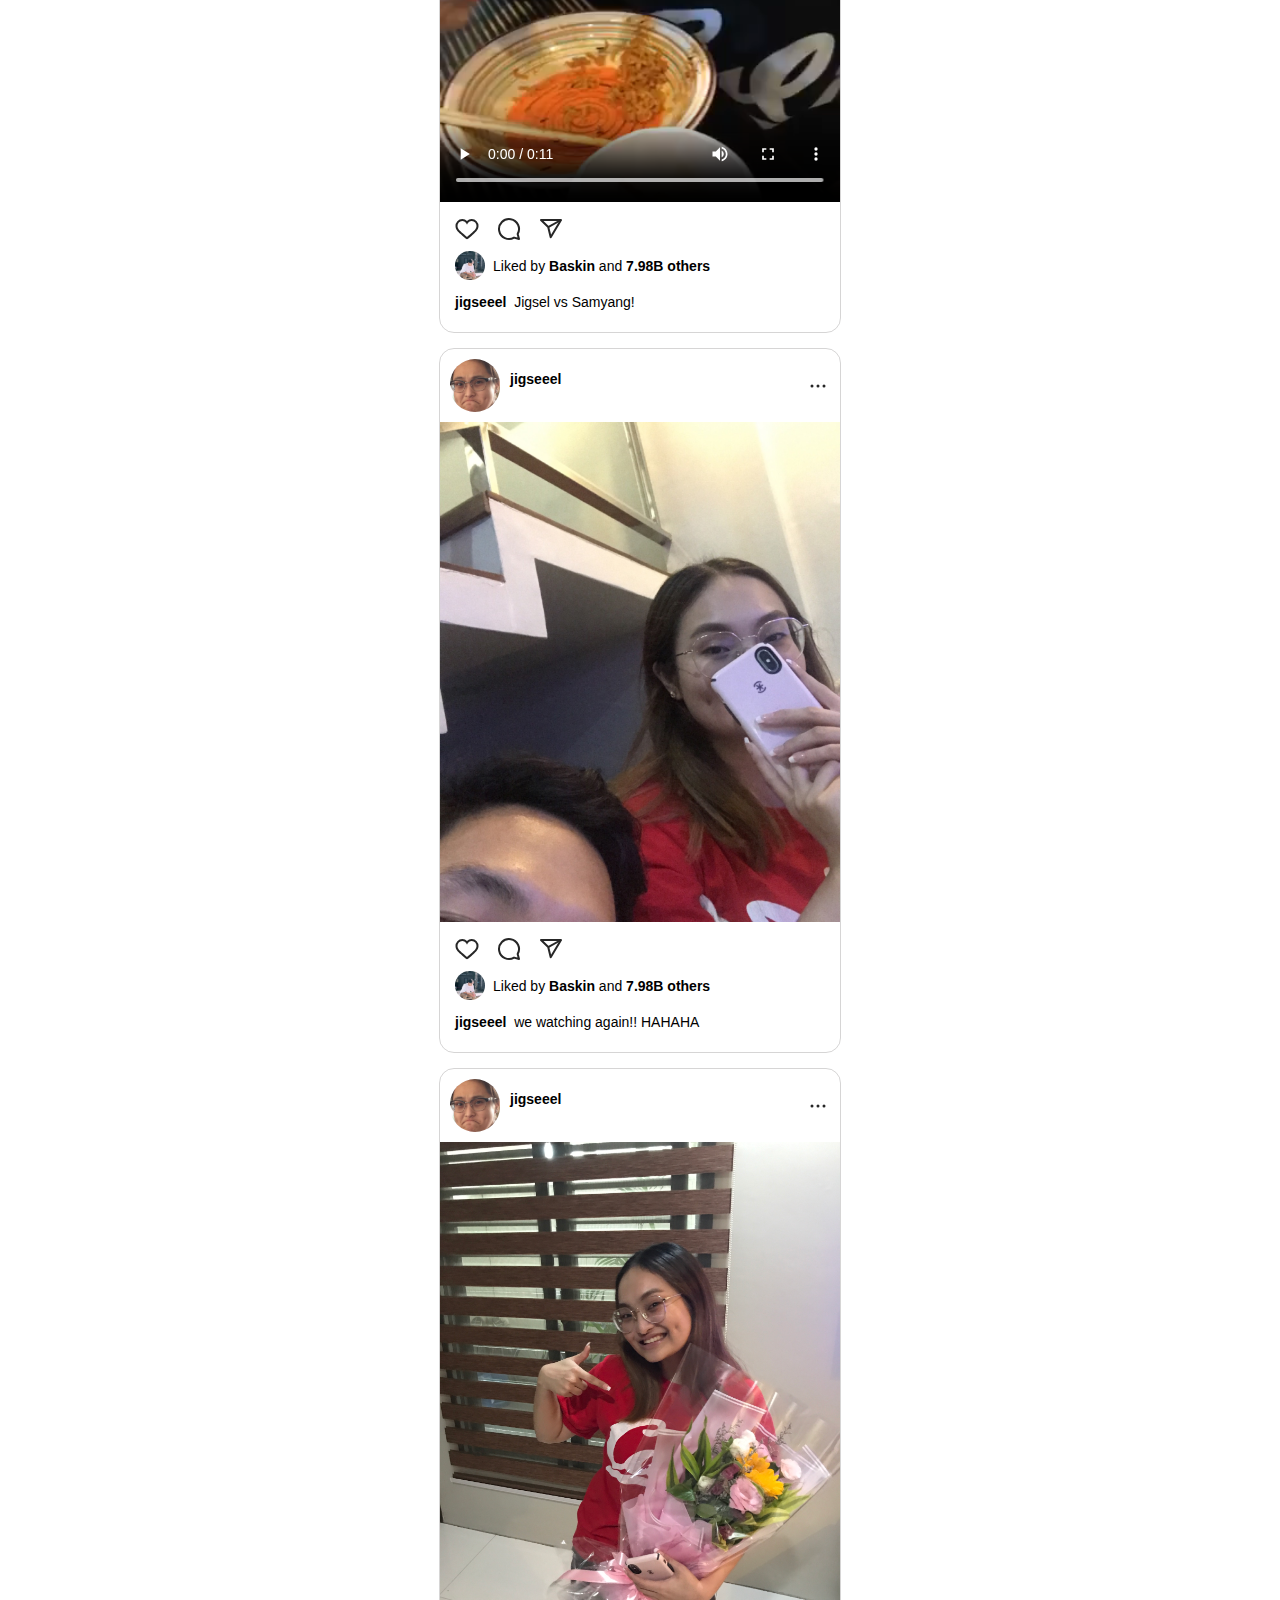
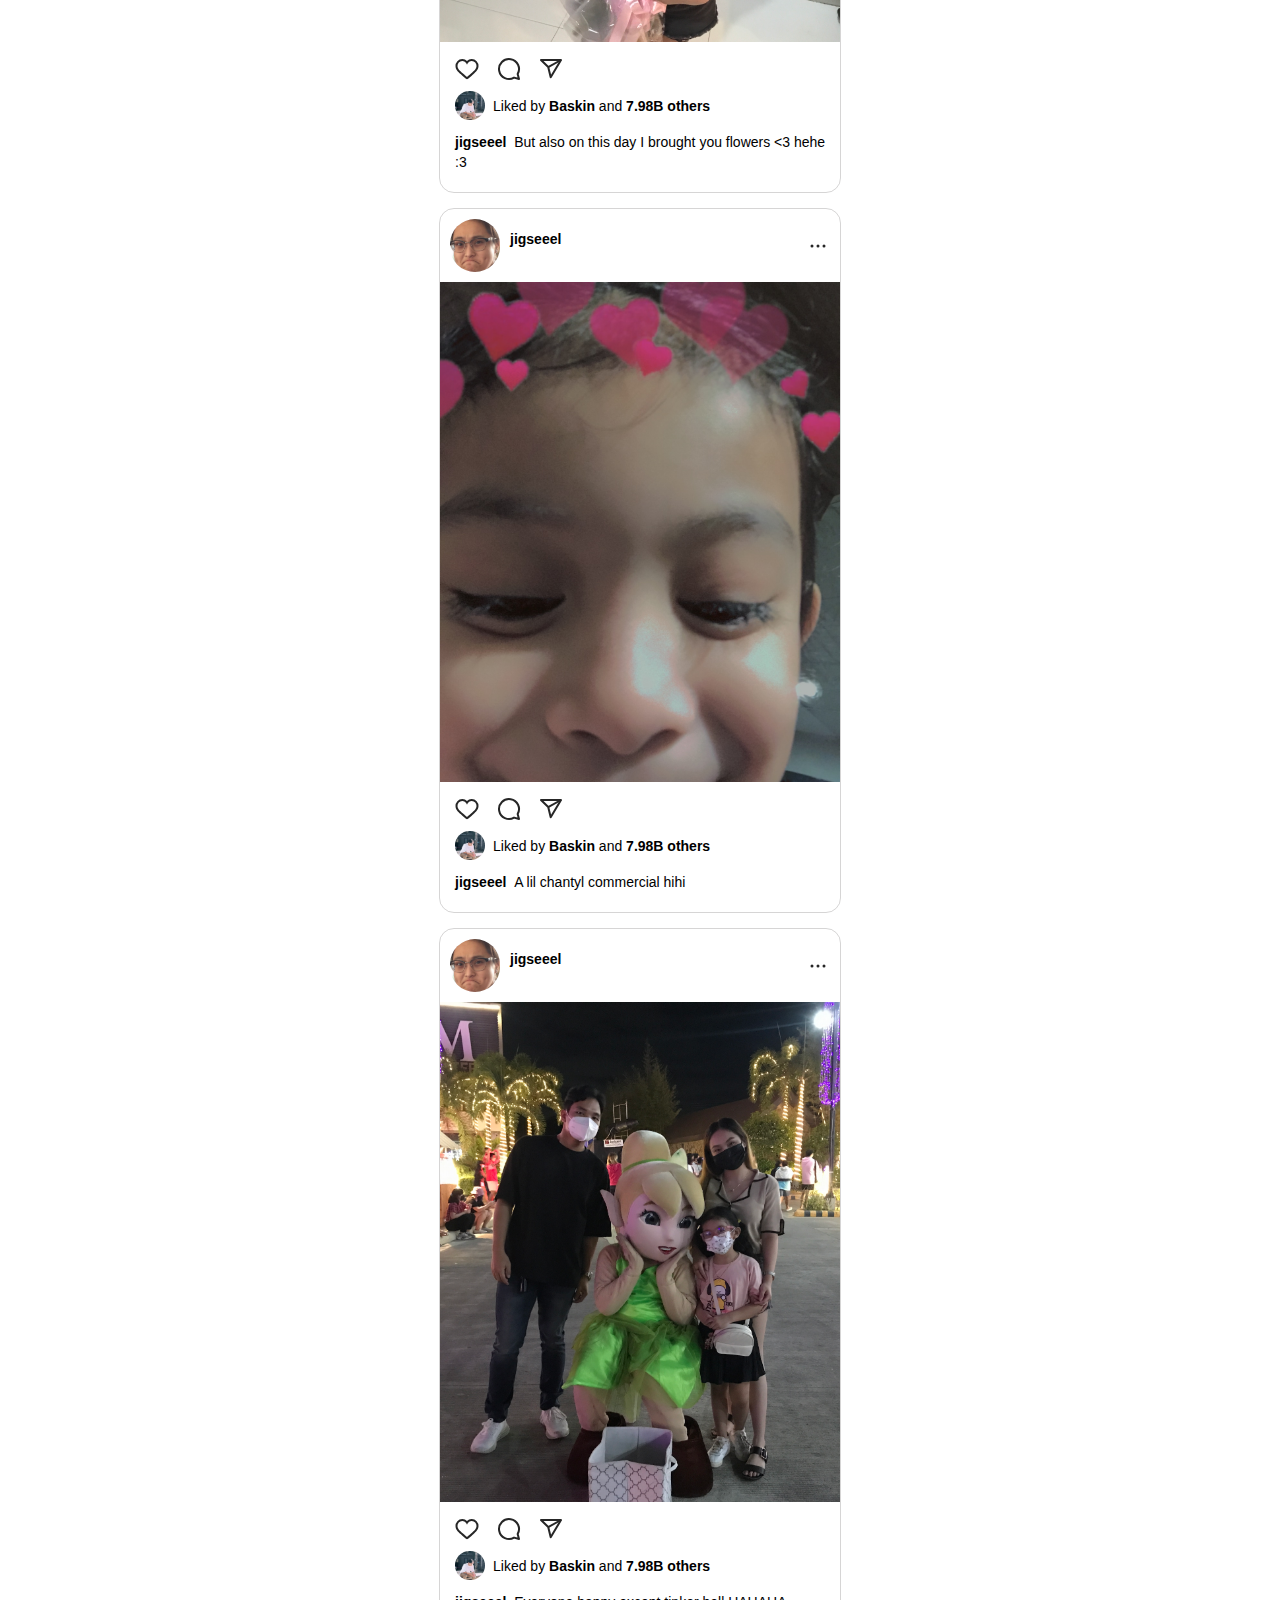
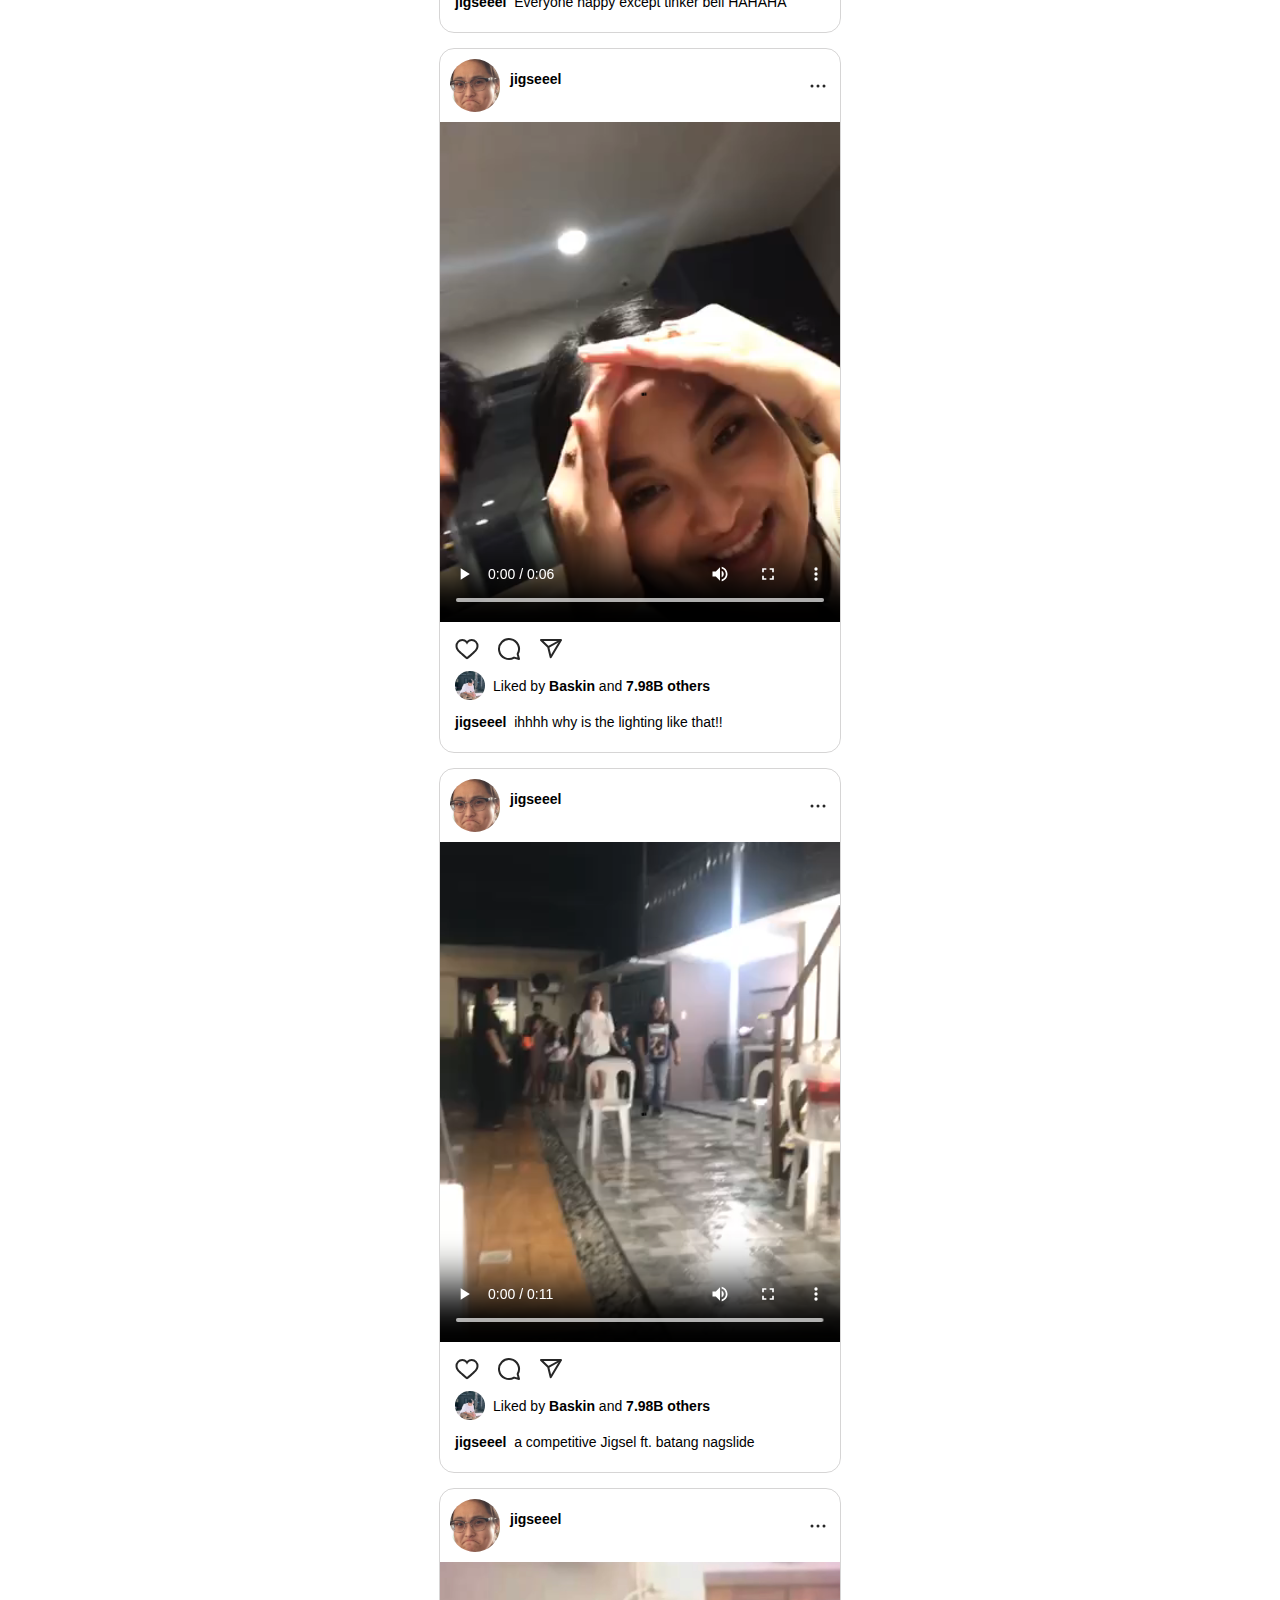
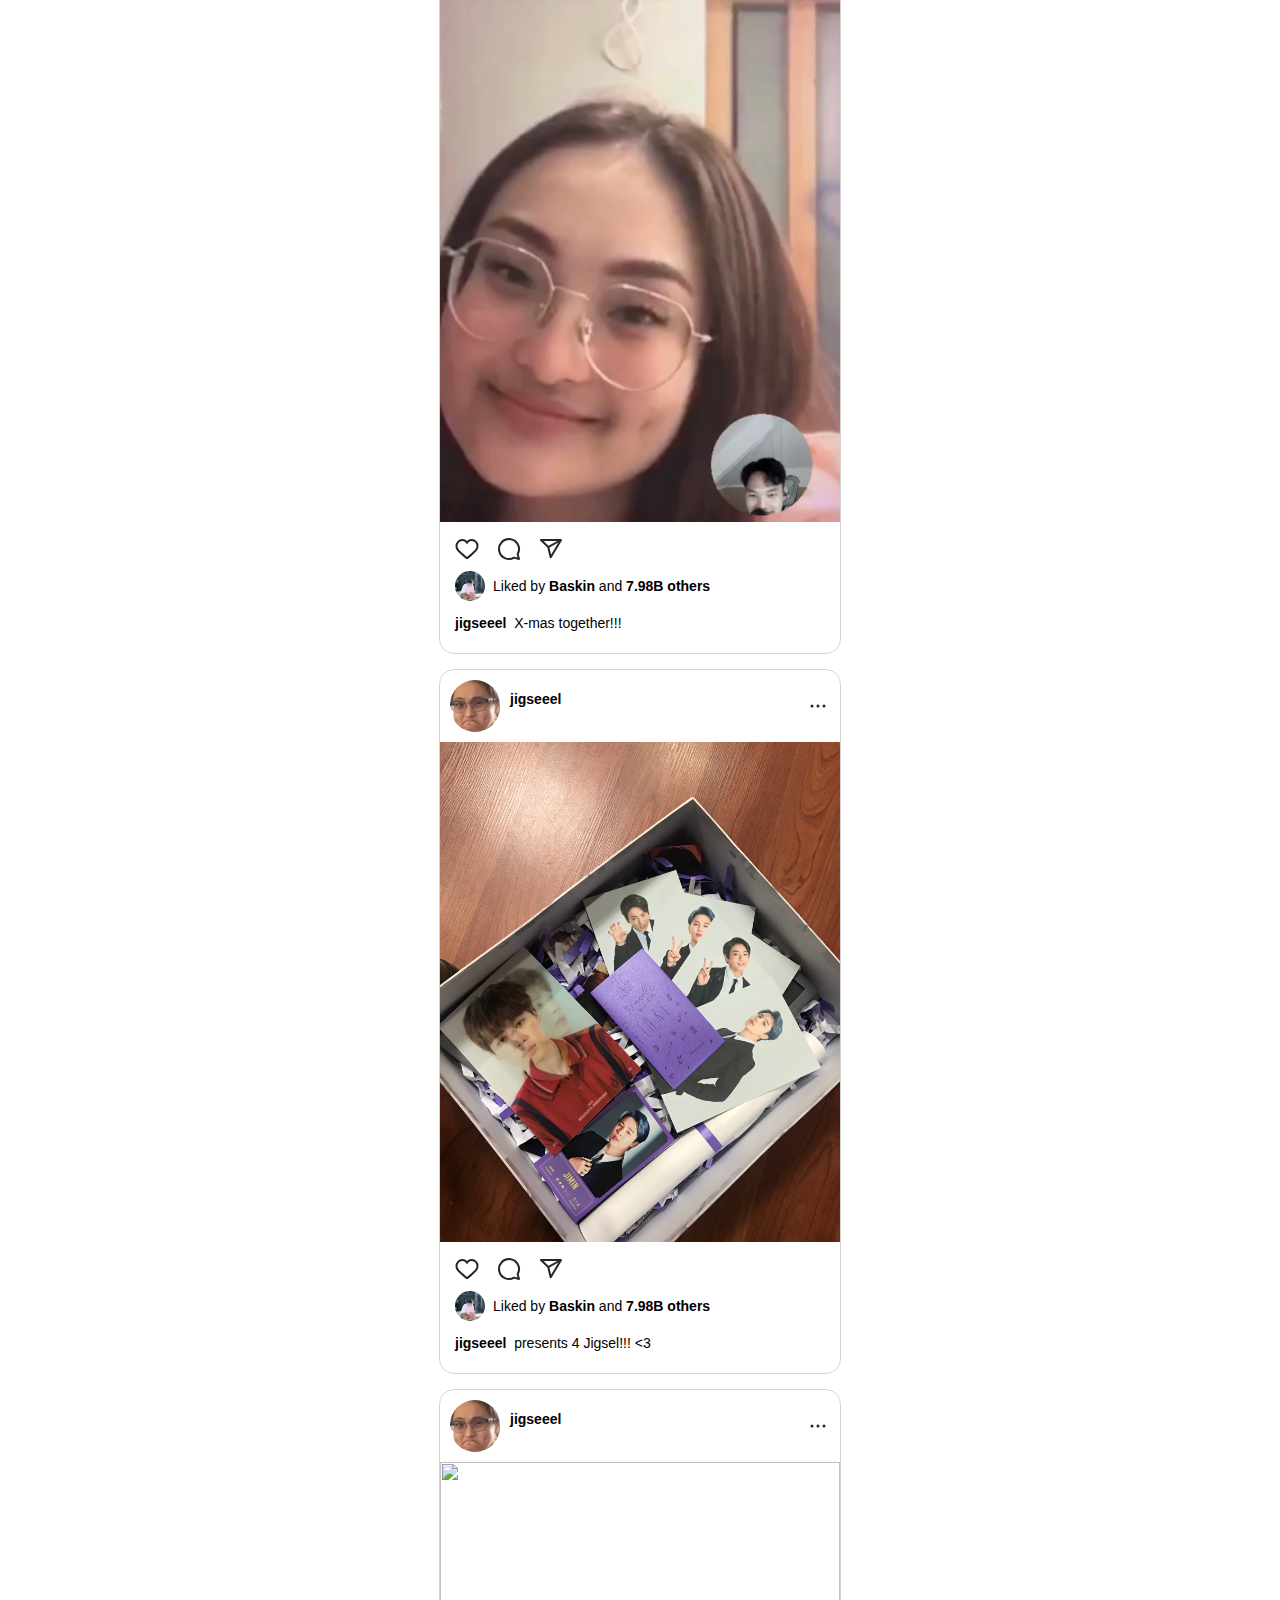
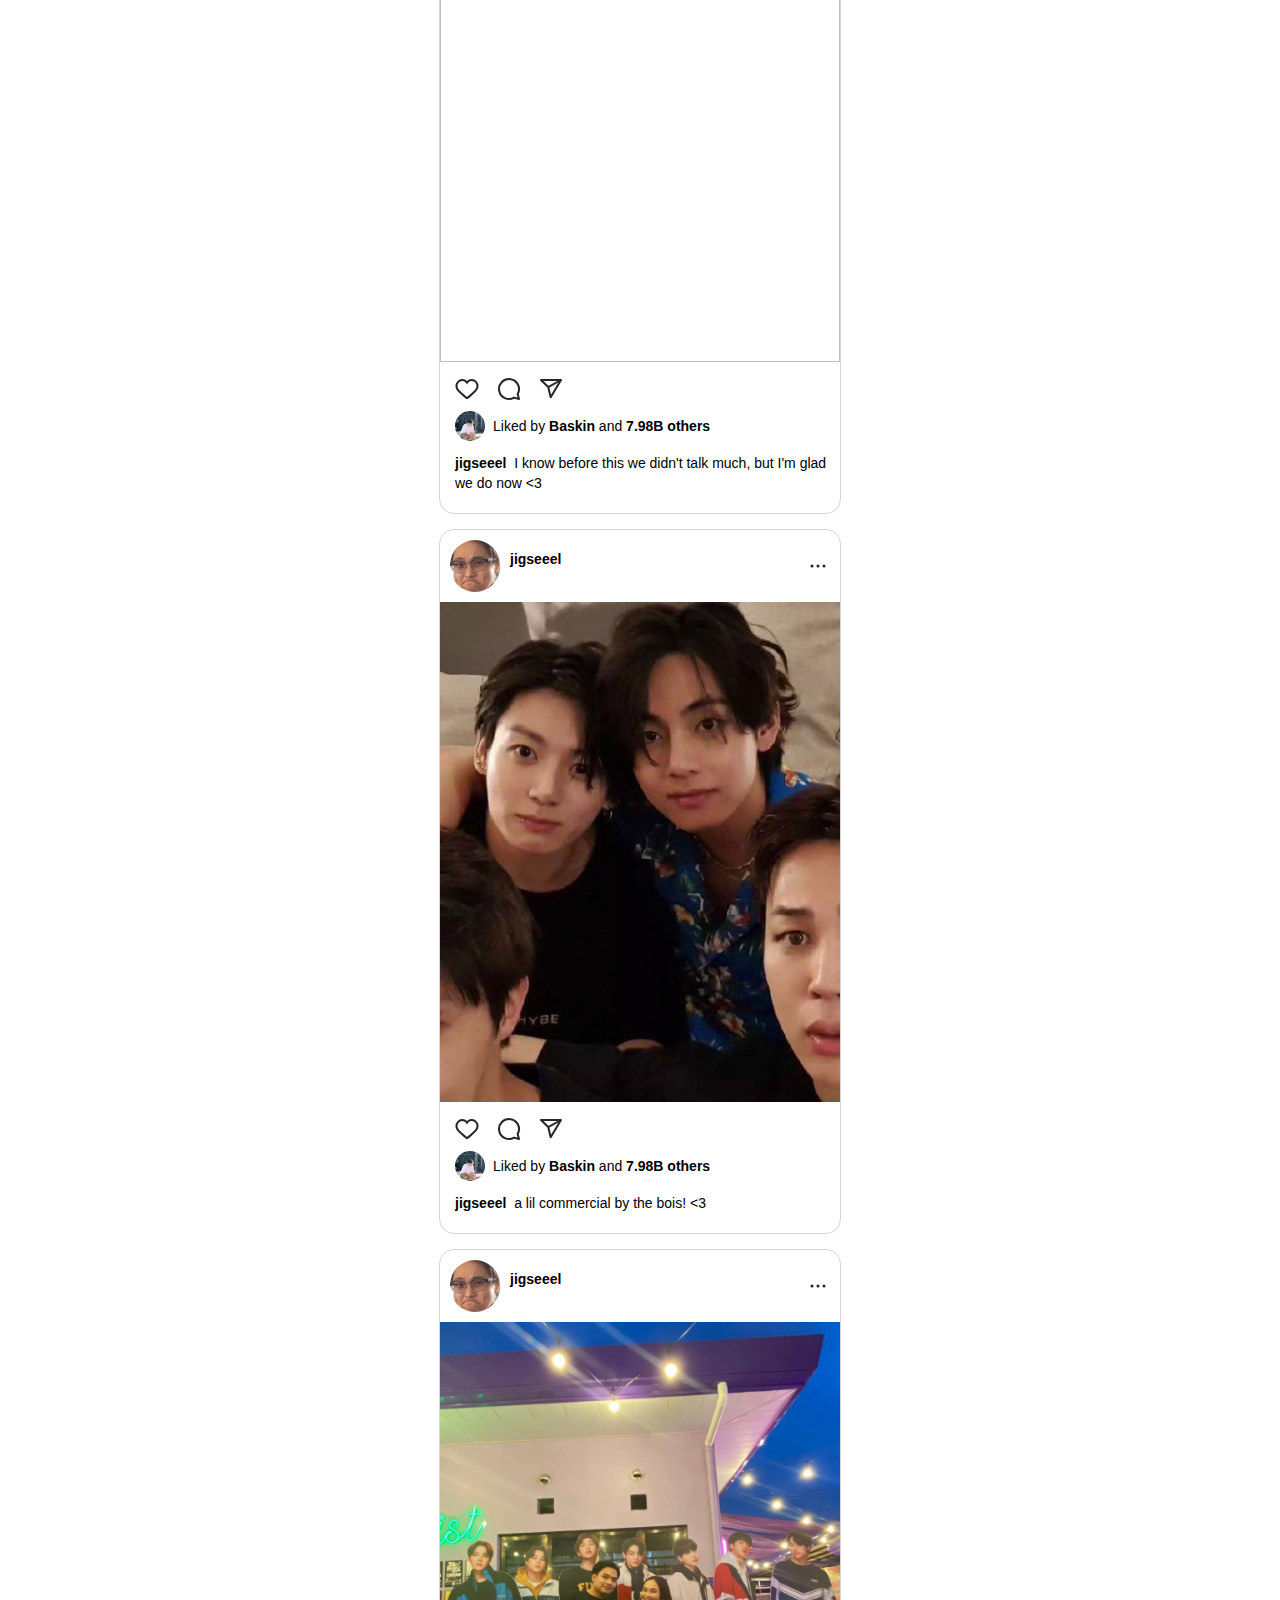
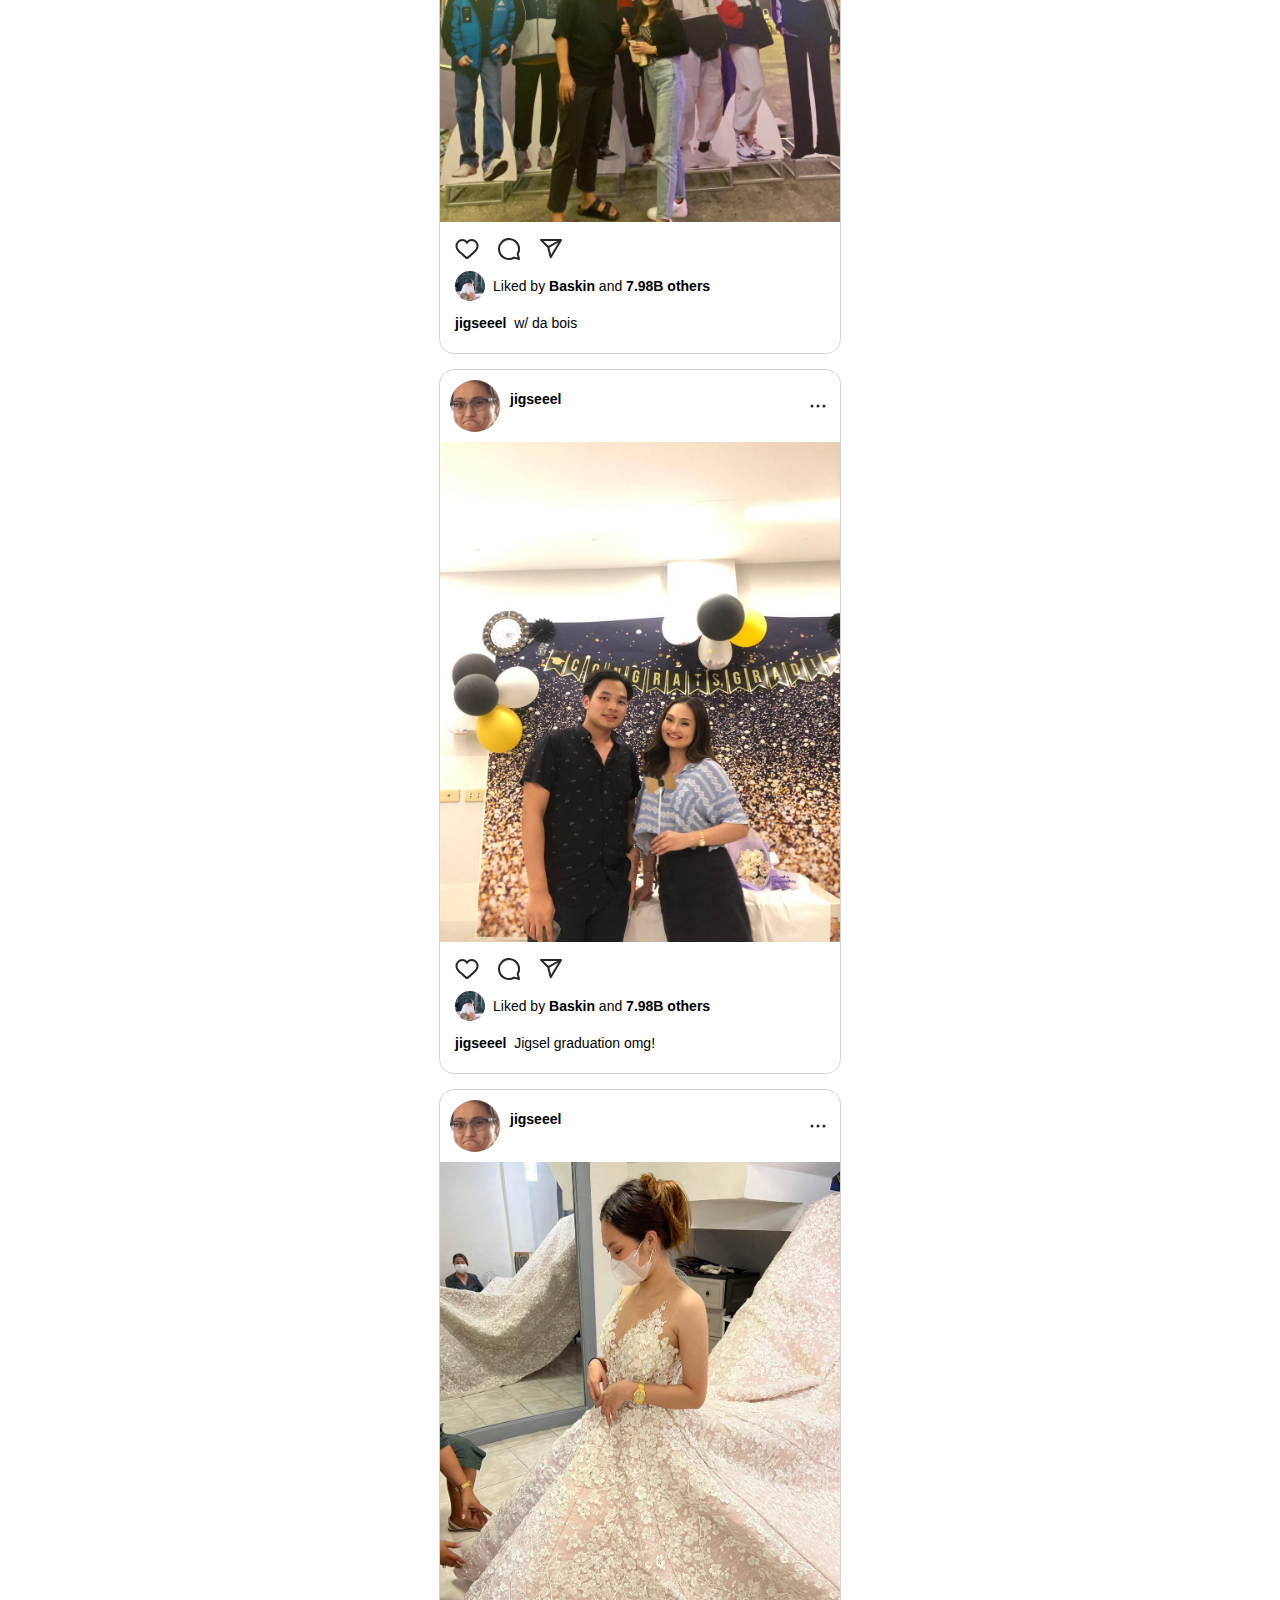
==== commit 55cc2ab4: "Update index.html" ====
--- a/index.html
+++ b/index.html
@@ -2053,8 +2053,9 @@
           </div>
         </div>
         <div>
-          <iframe class="post-img" src="https://youtube.com/shorts/xlLQrMe8Ru0?feature=share">
-          </iframe>
+          <video class="post-img" controls download="no">
+            <source src="pics/nagslide.MP4" type="video/ogg" />
+          </video>
               </div>
         <div class="post-footer-wrapper">
           <div style="display: flex">
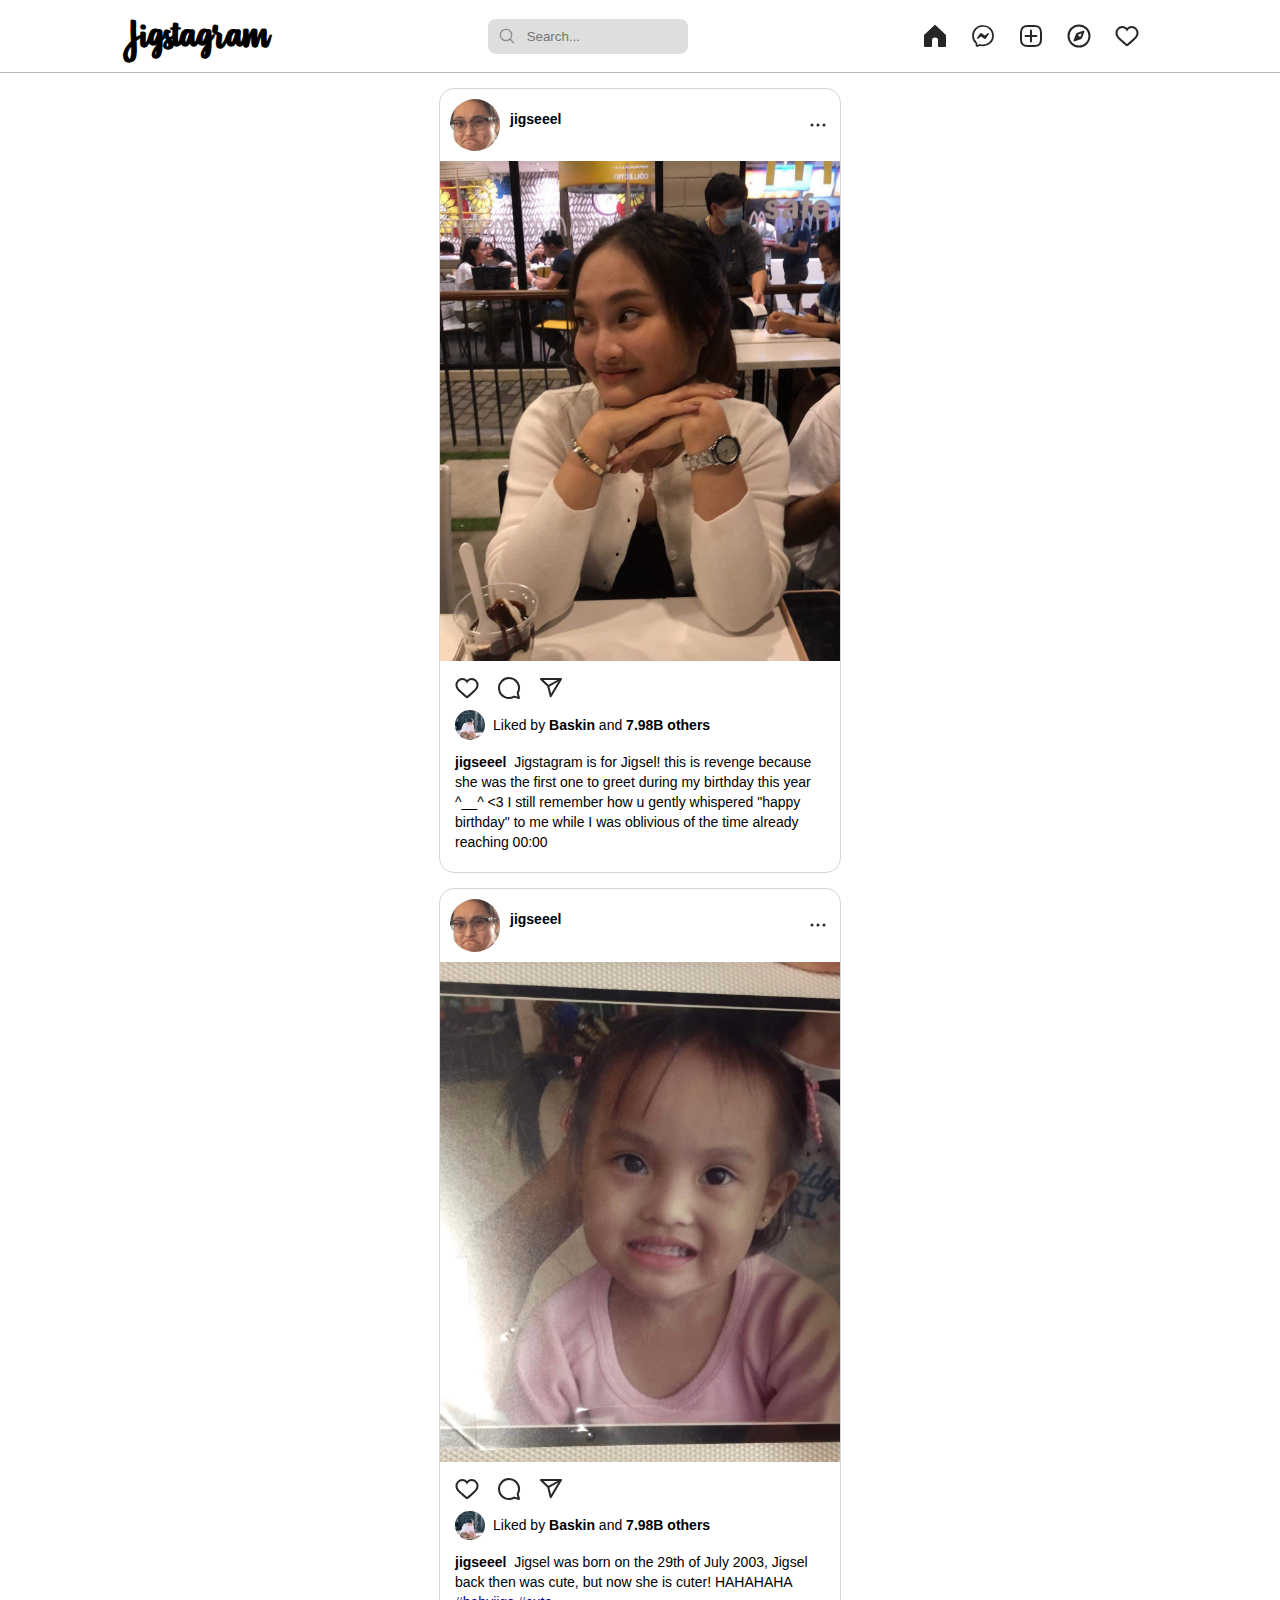
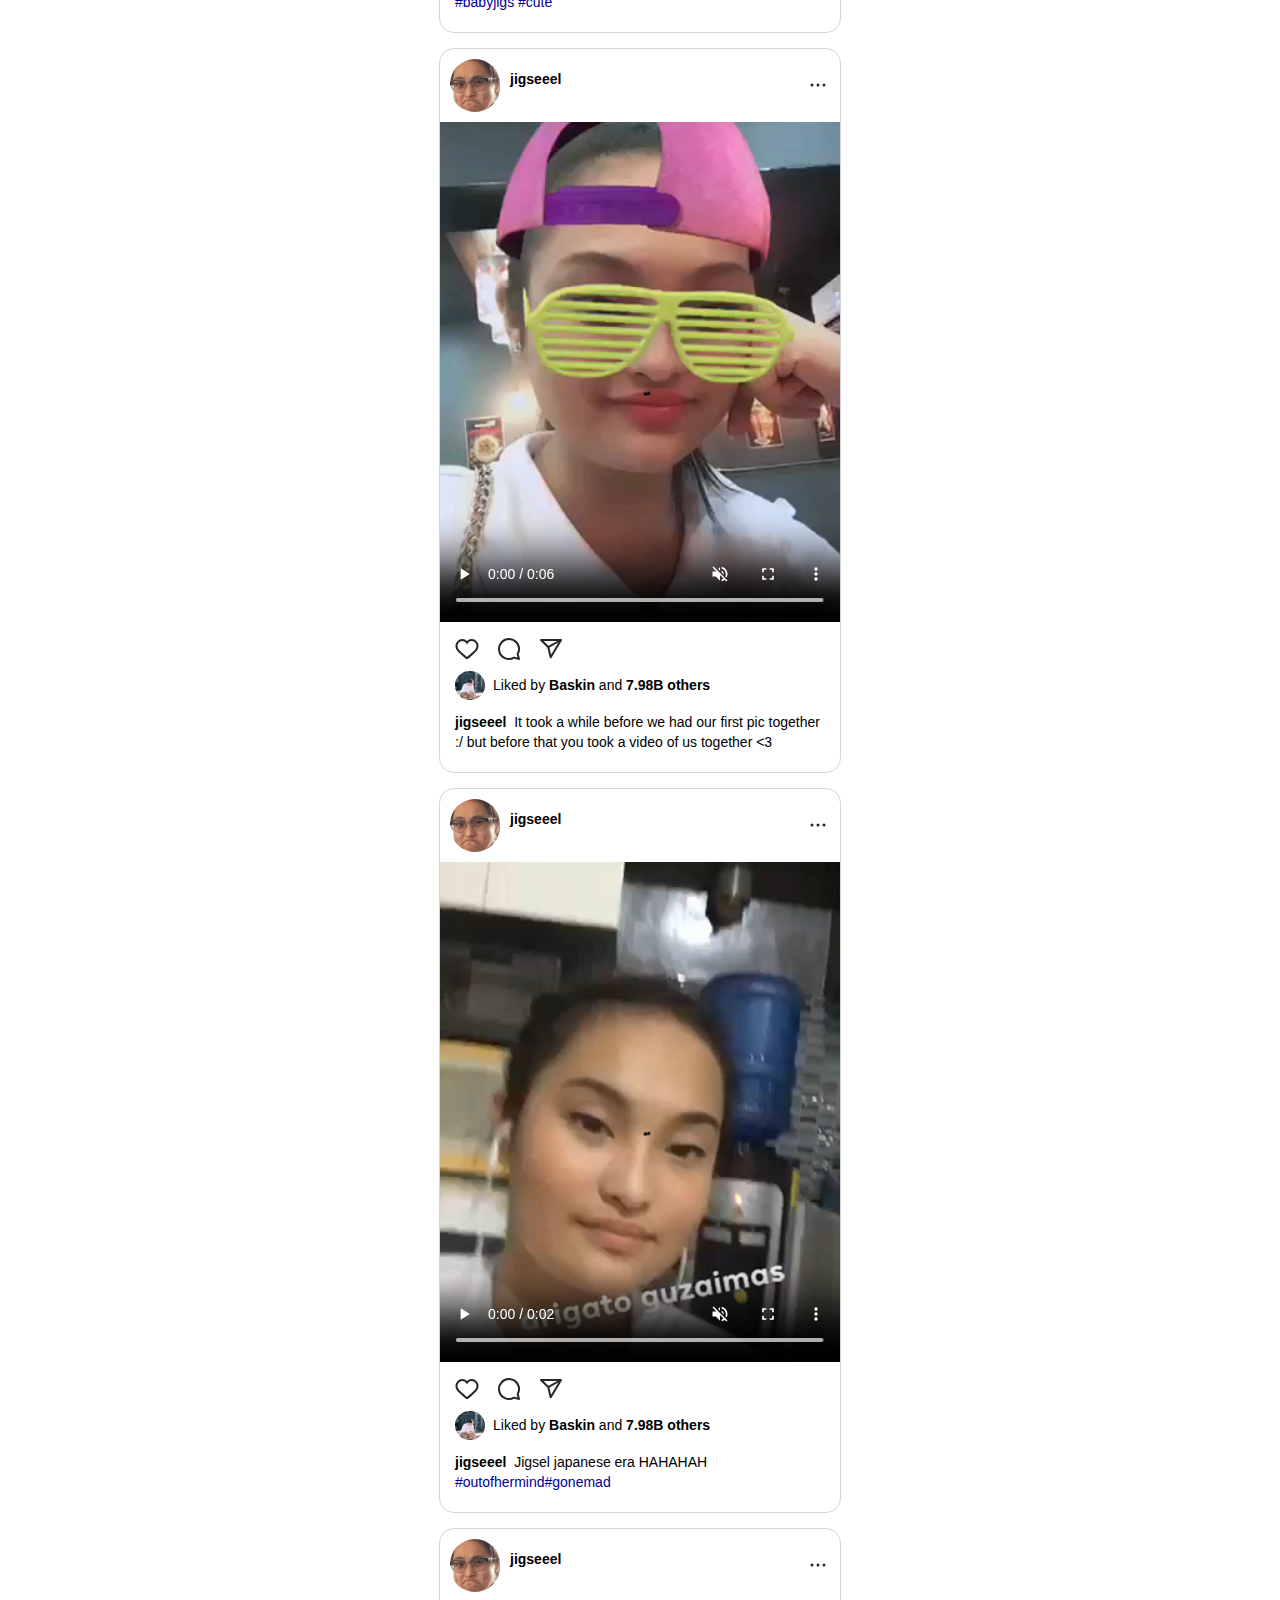
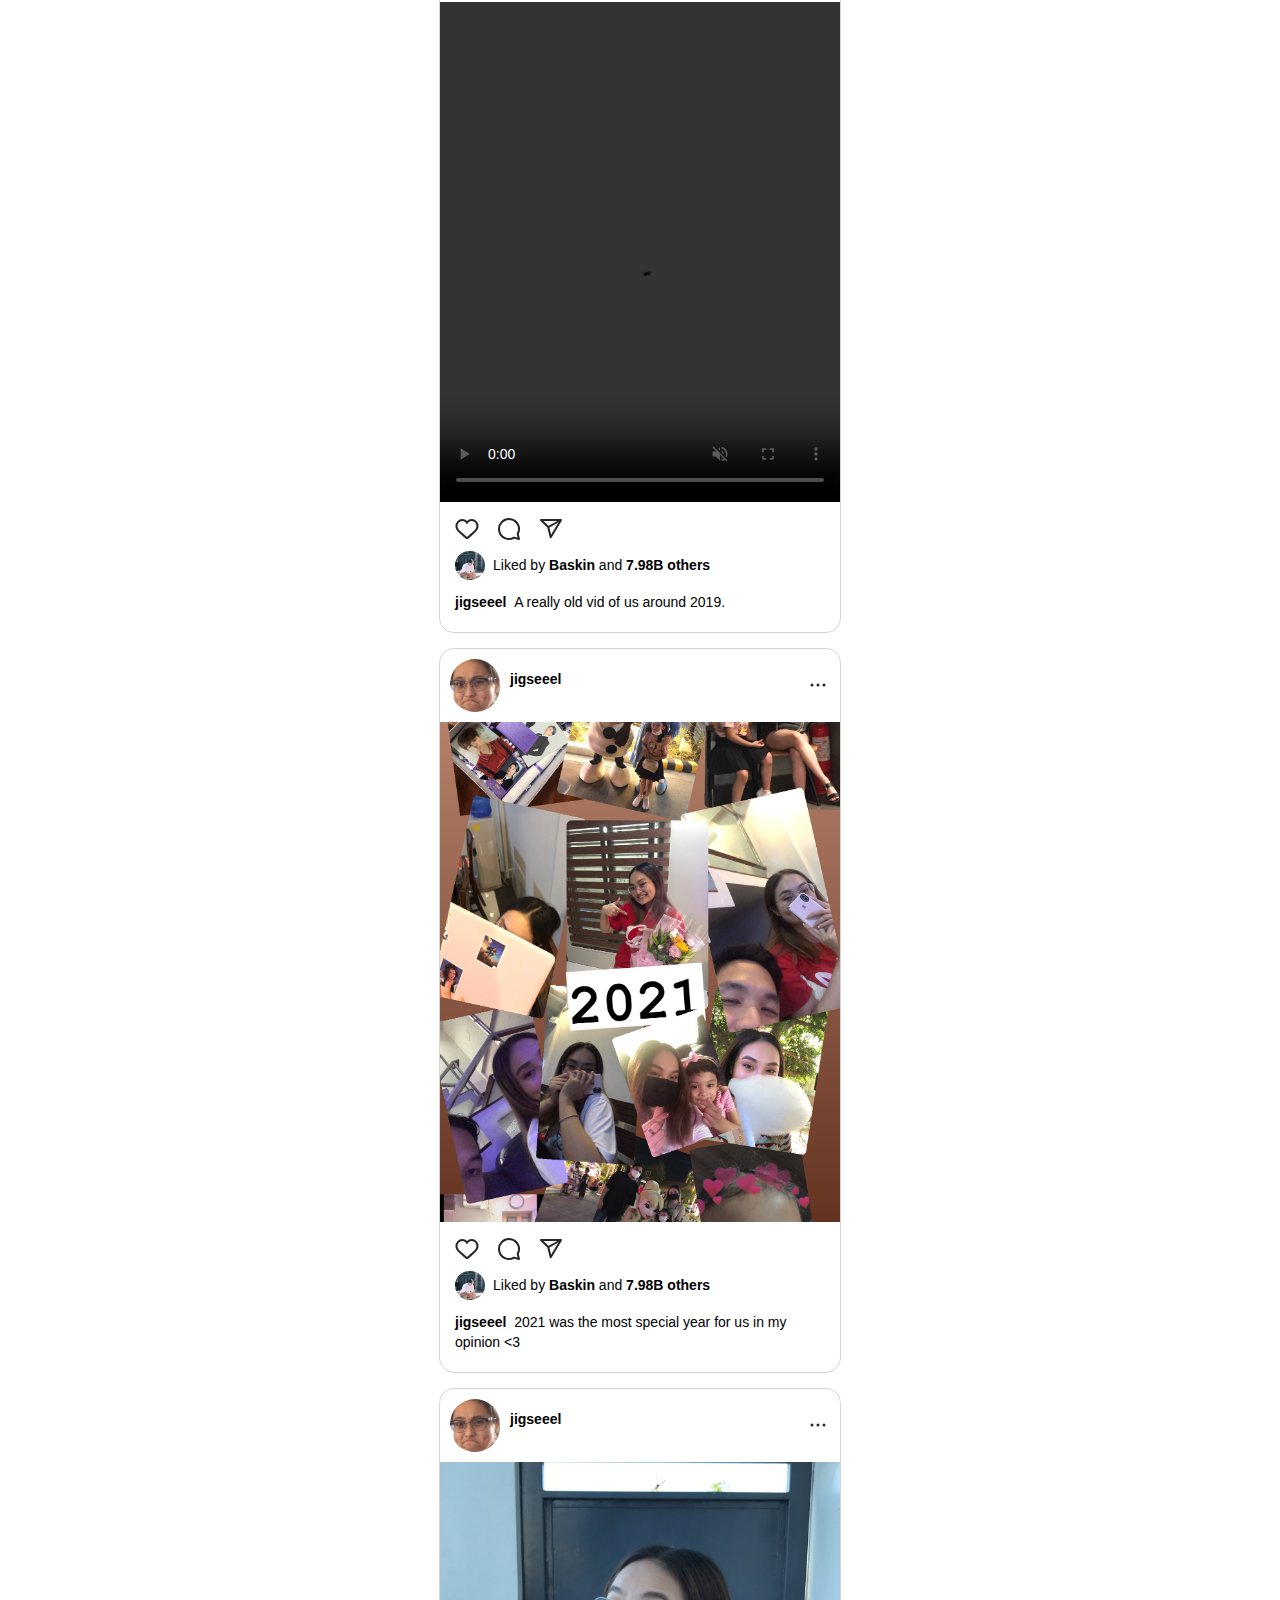
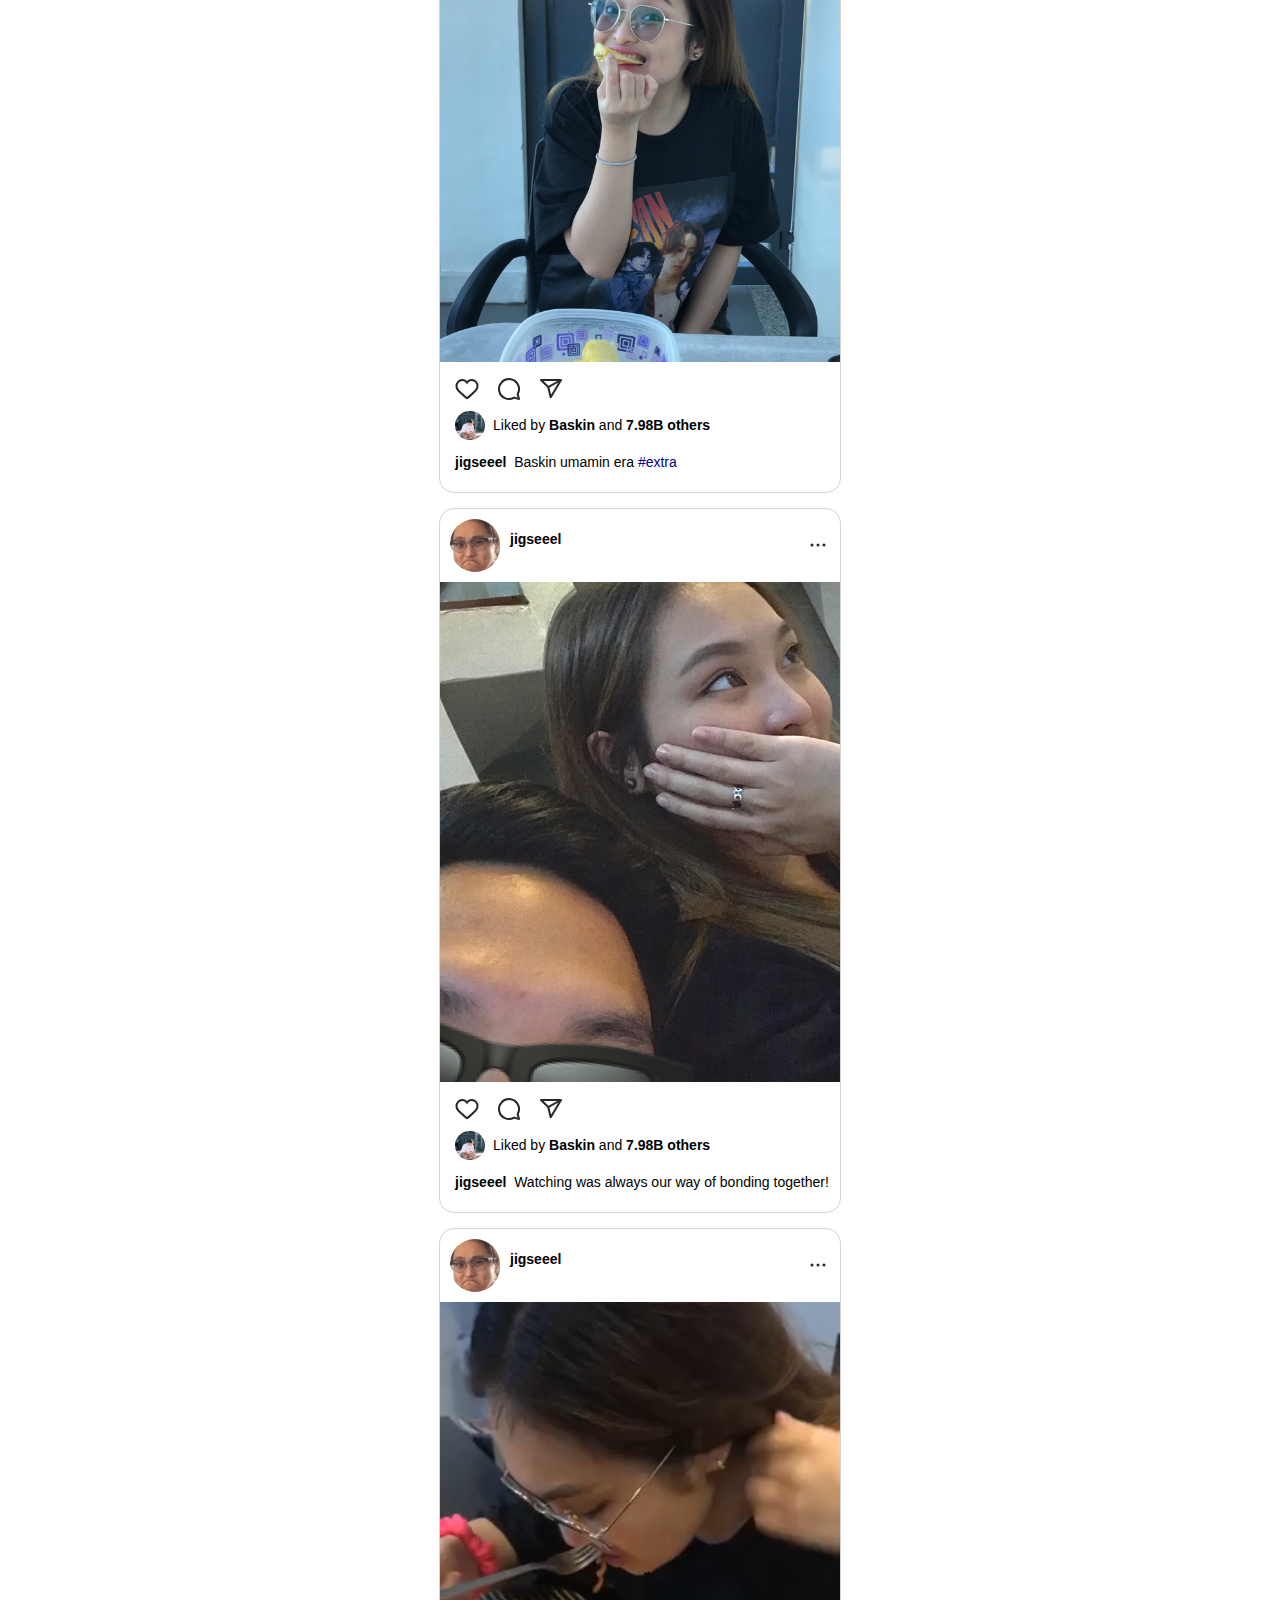
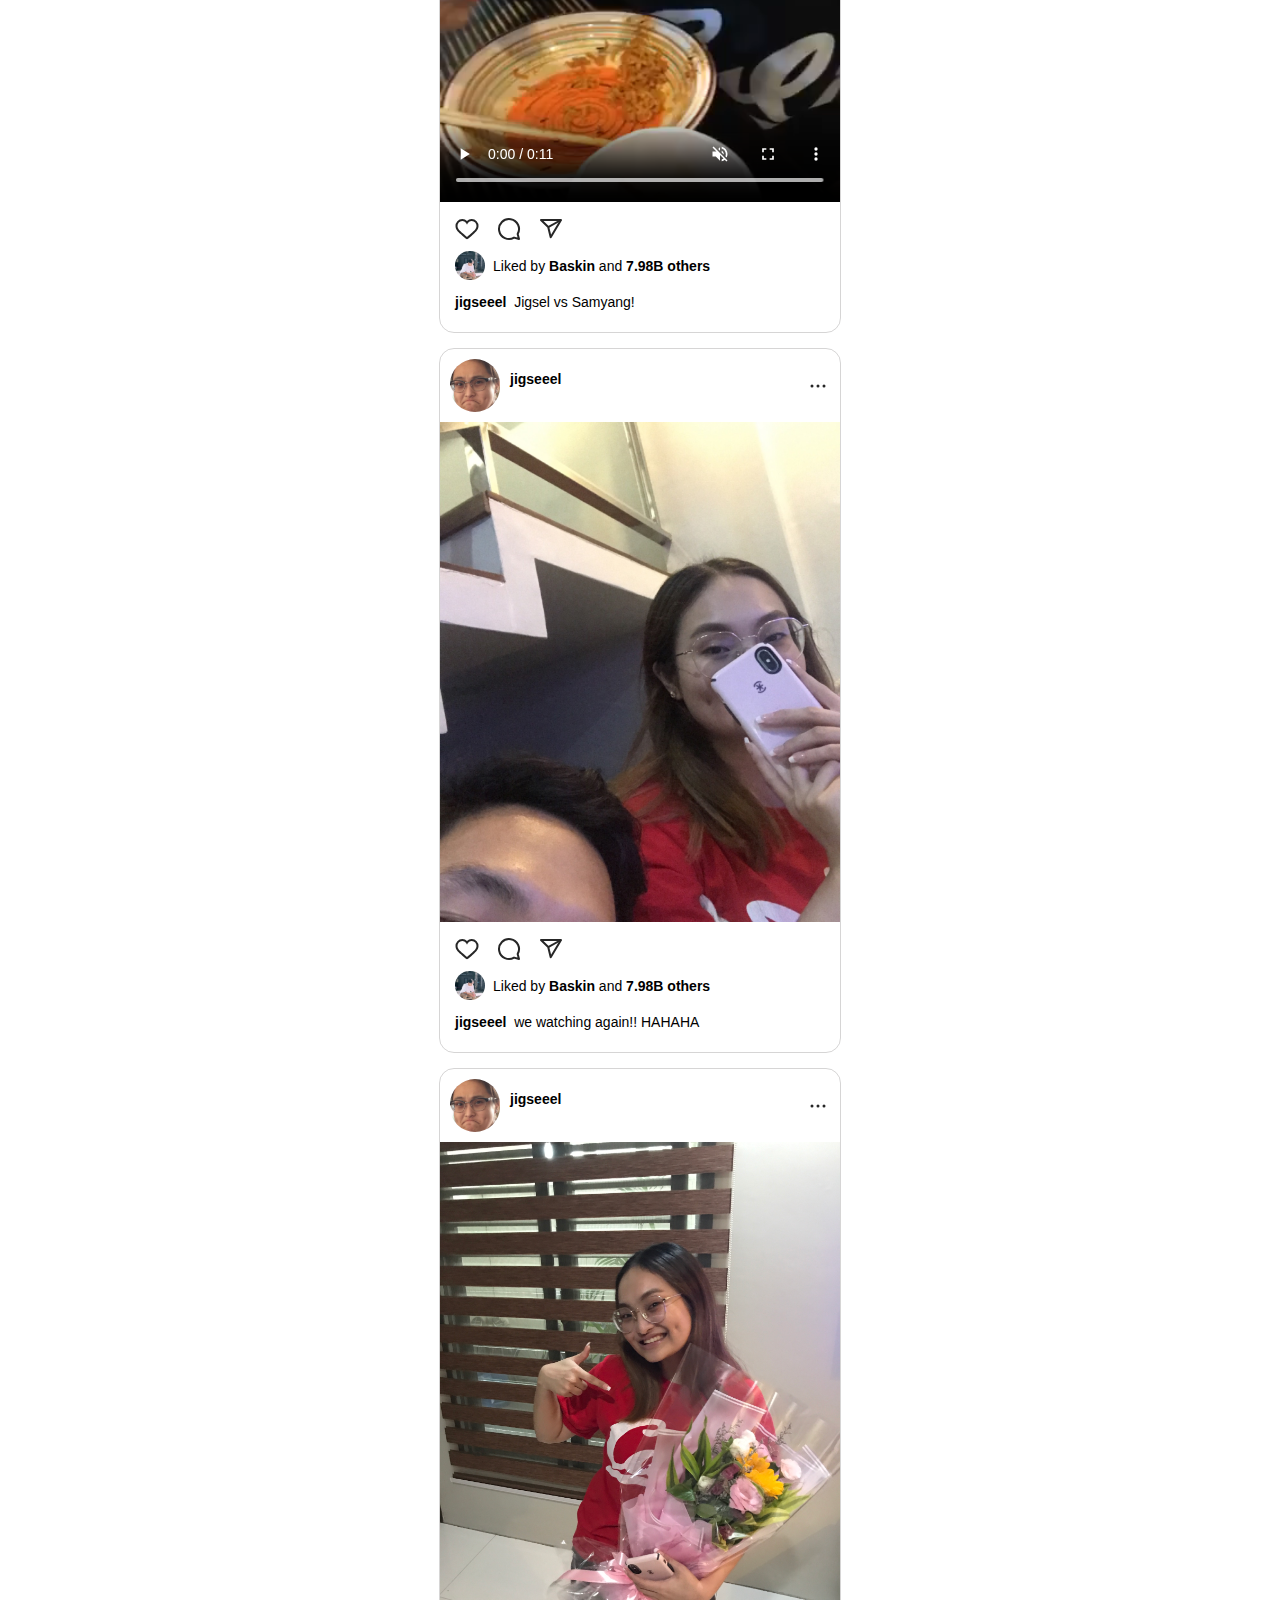
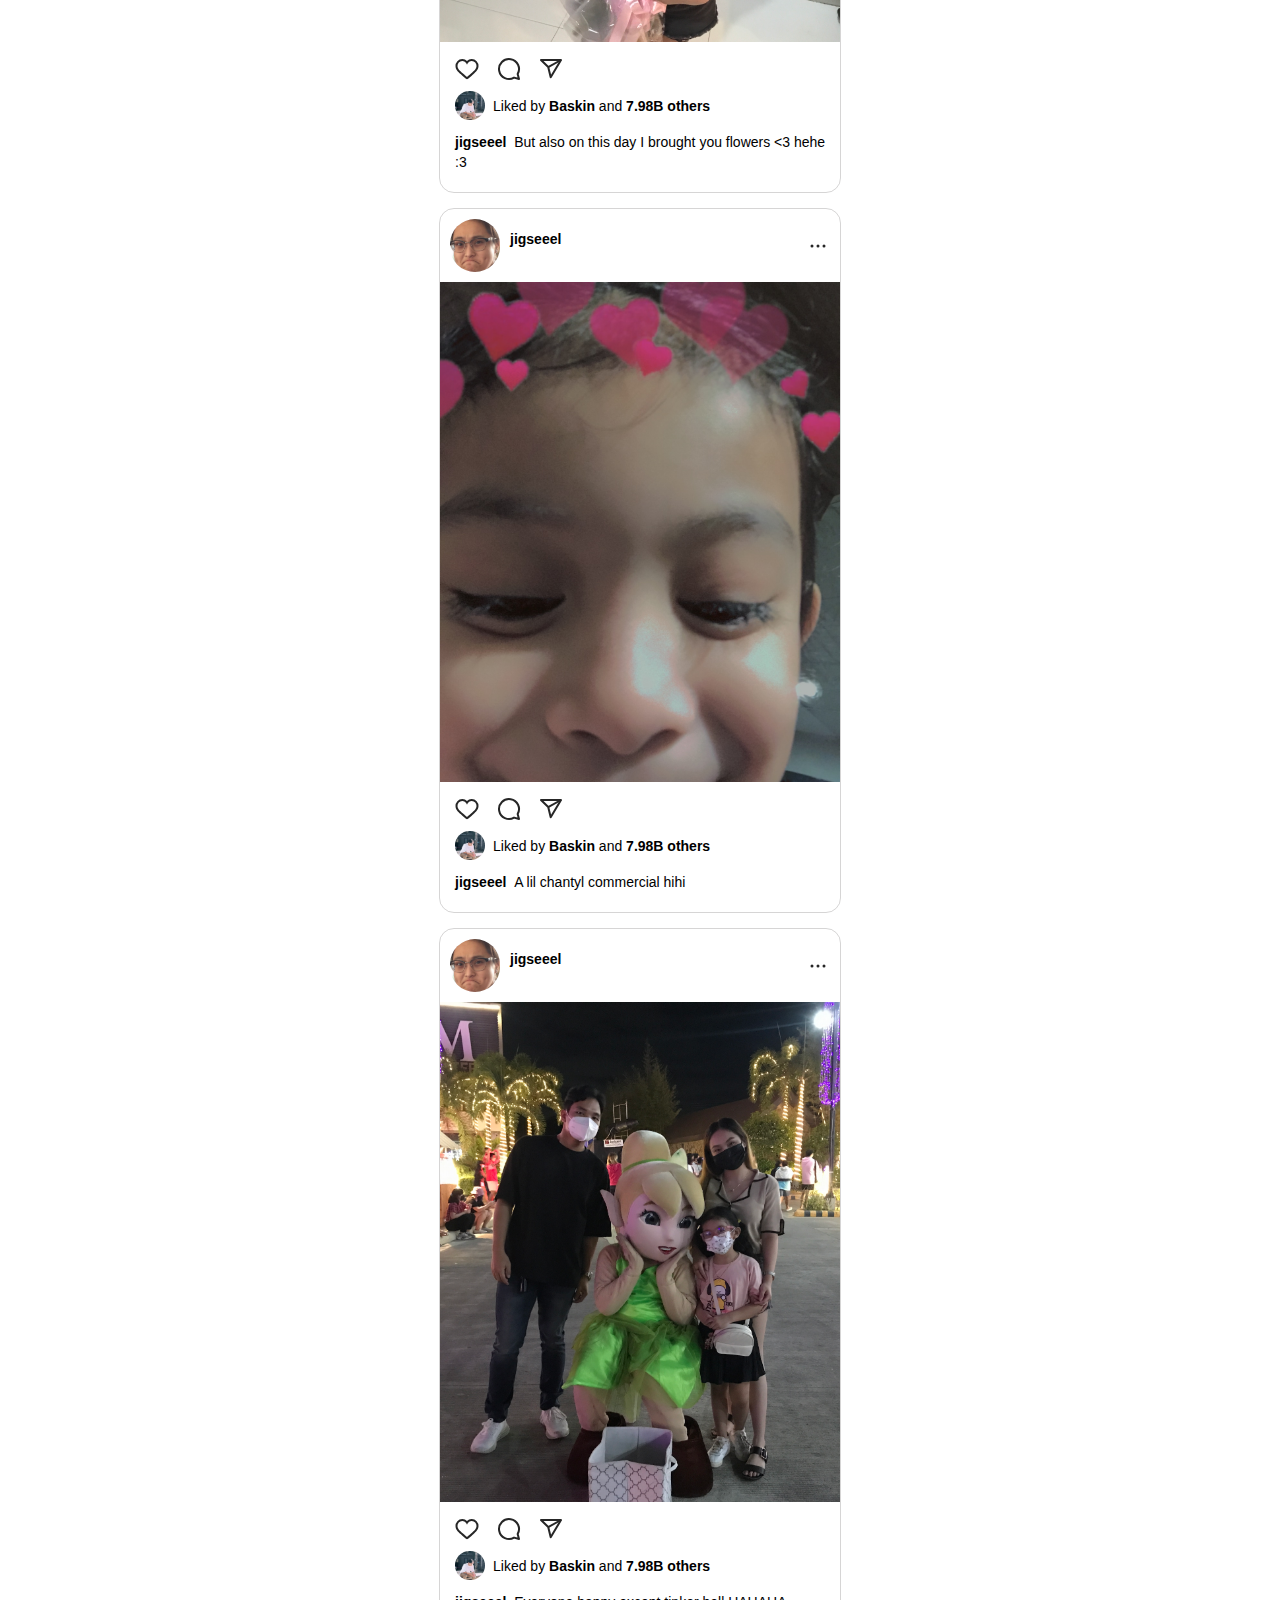
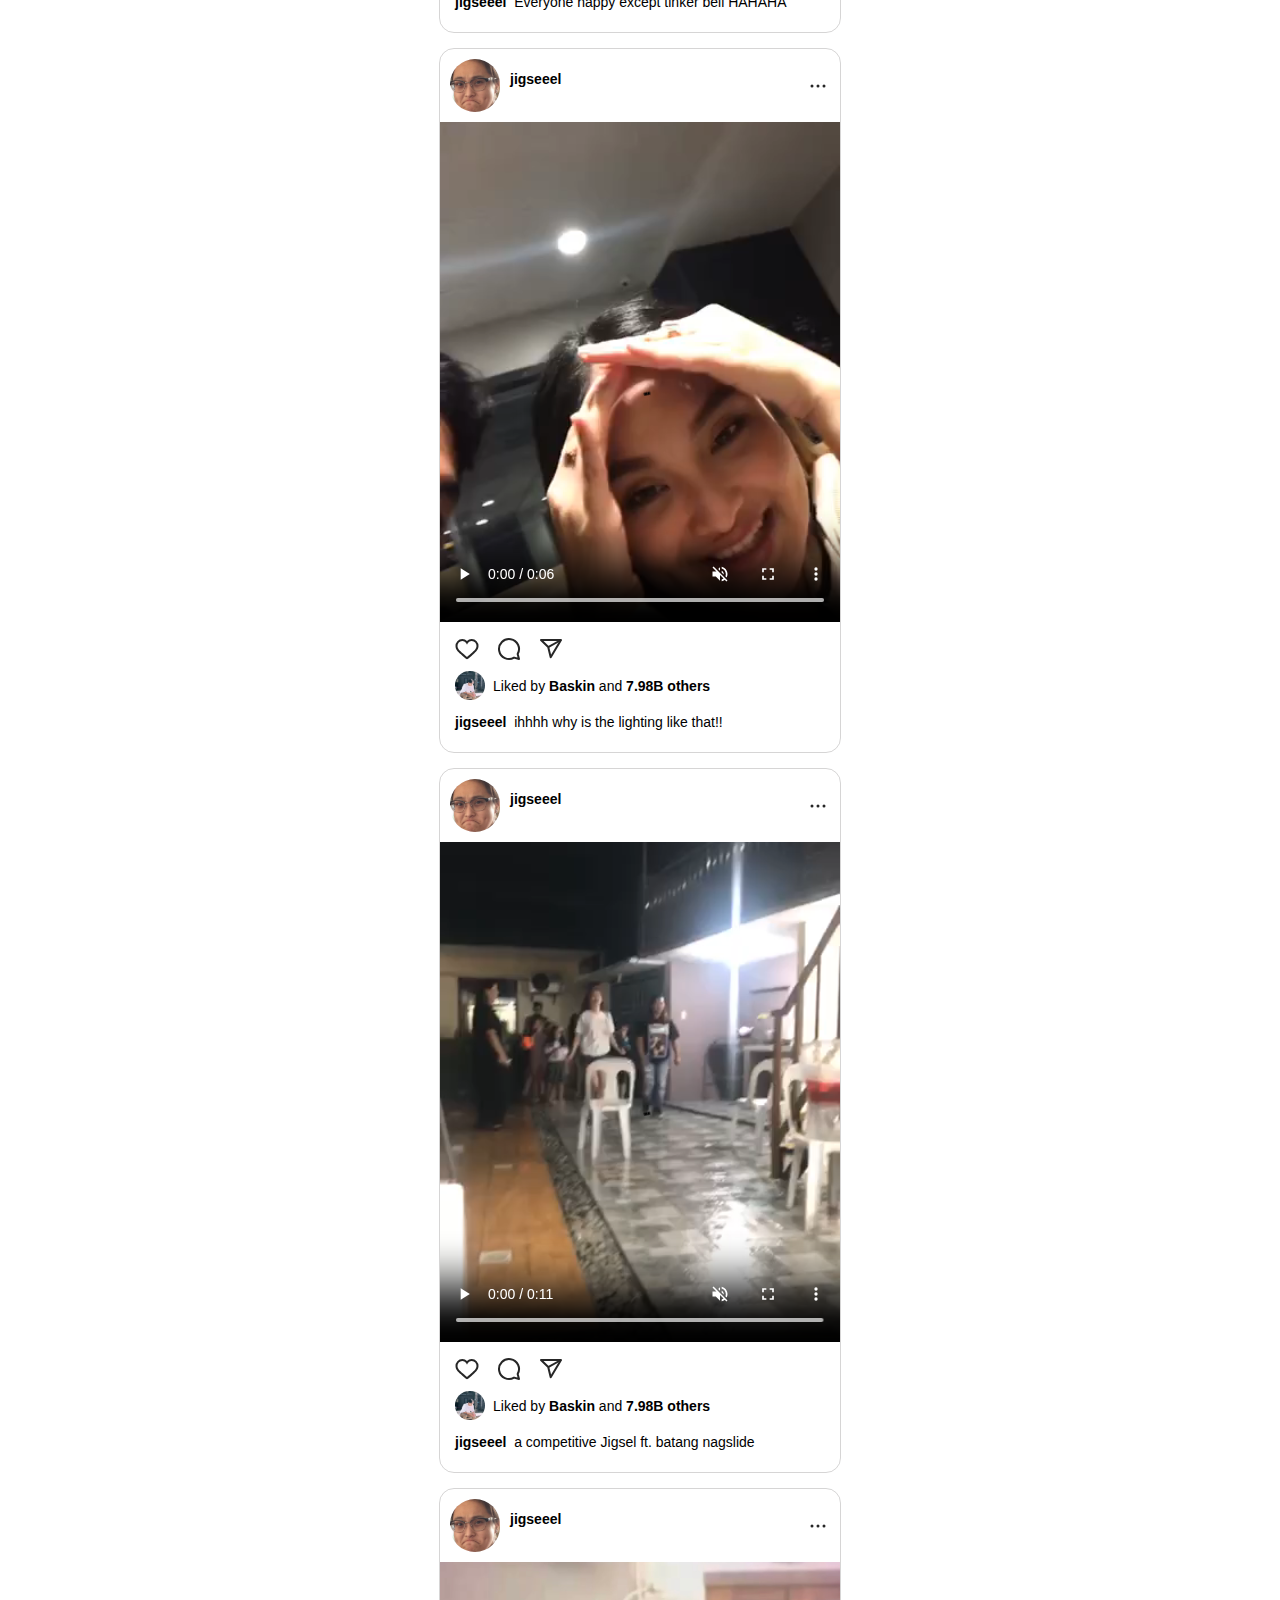
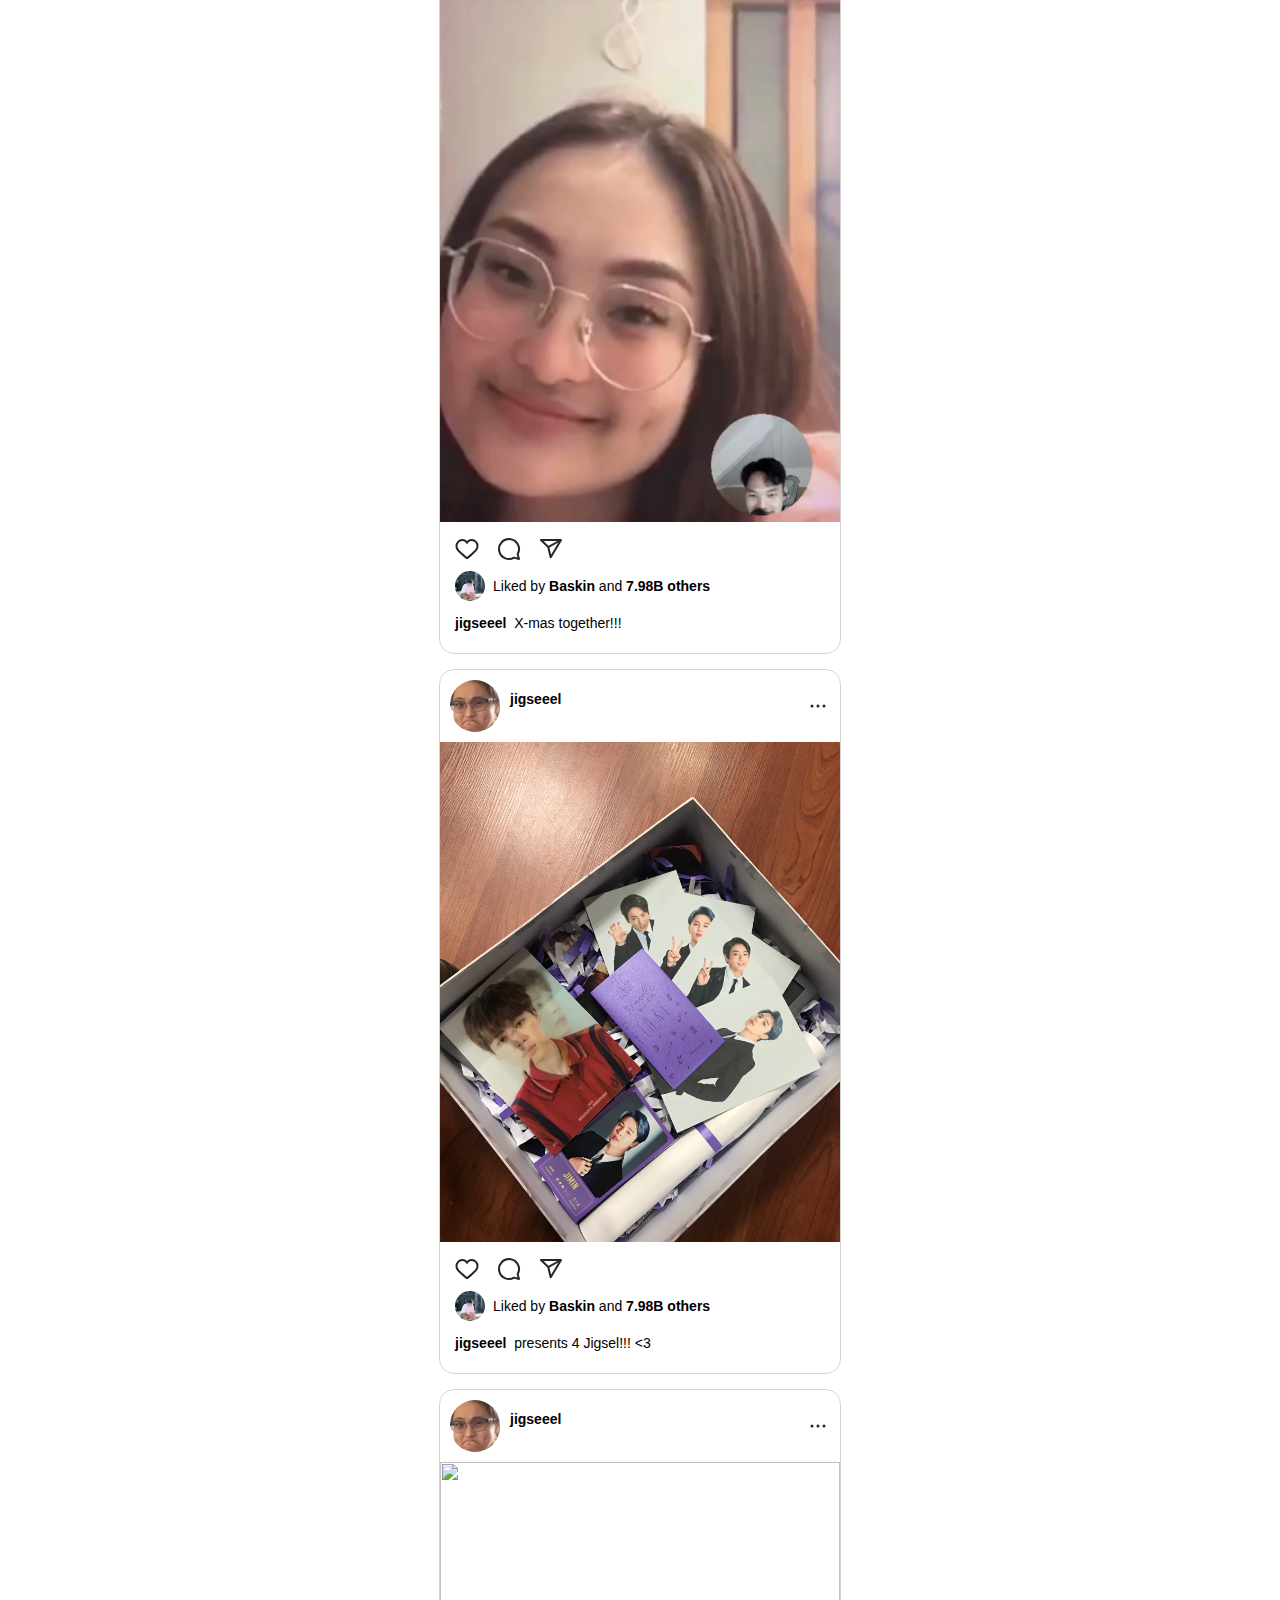
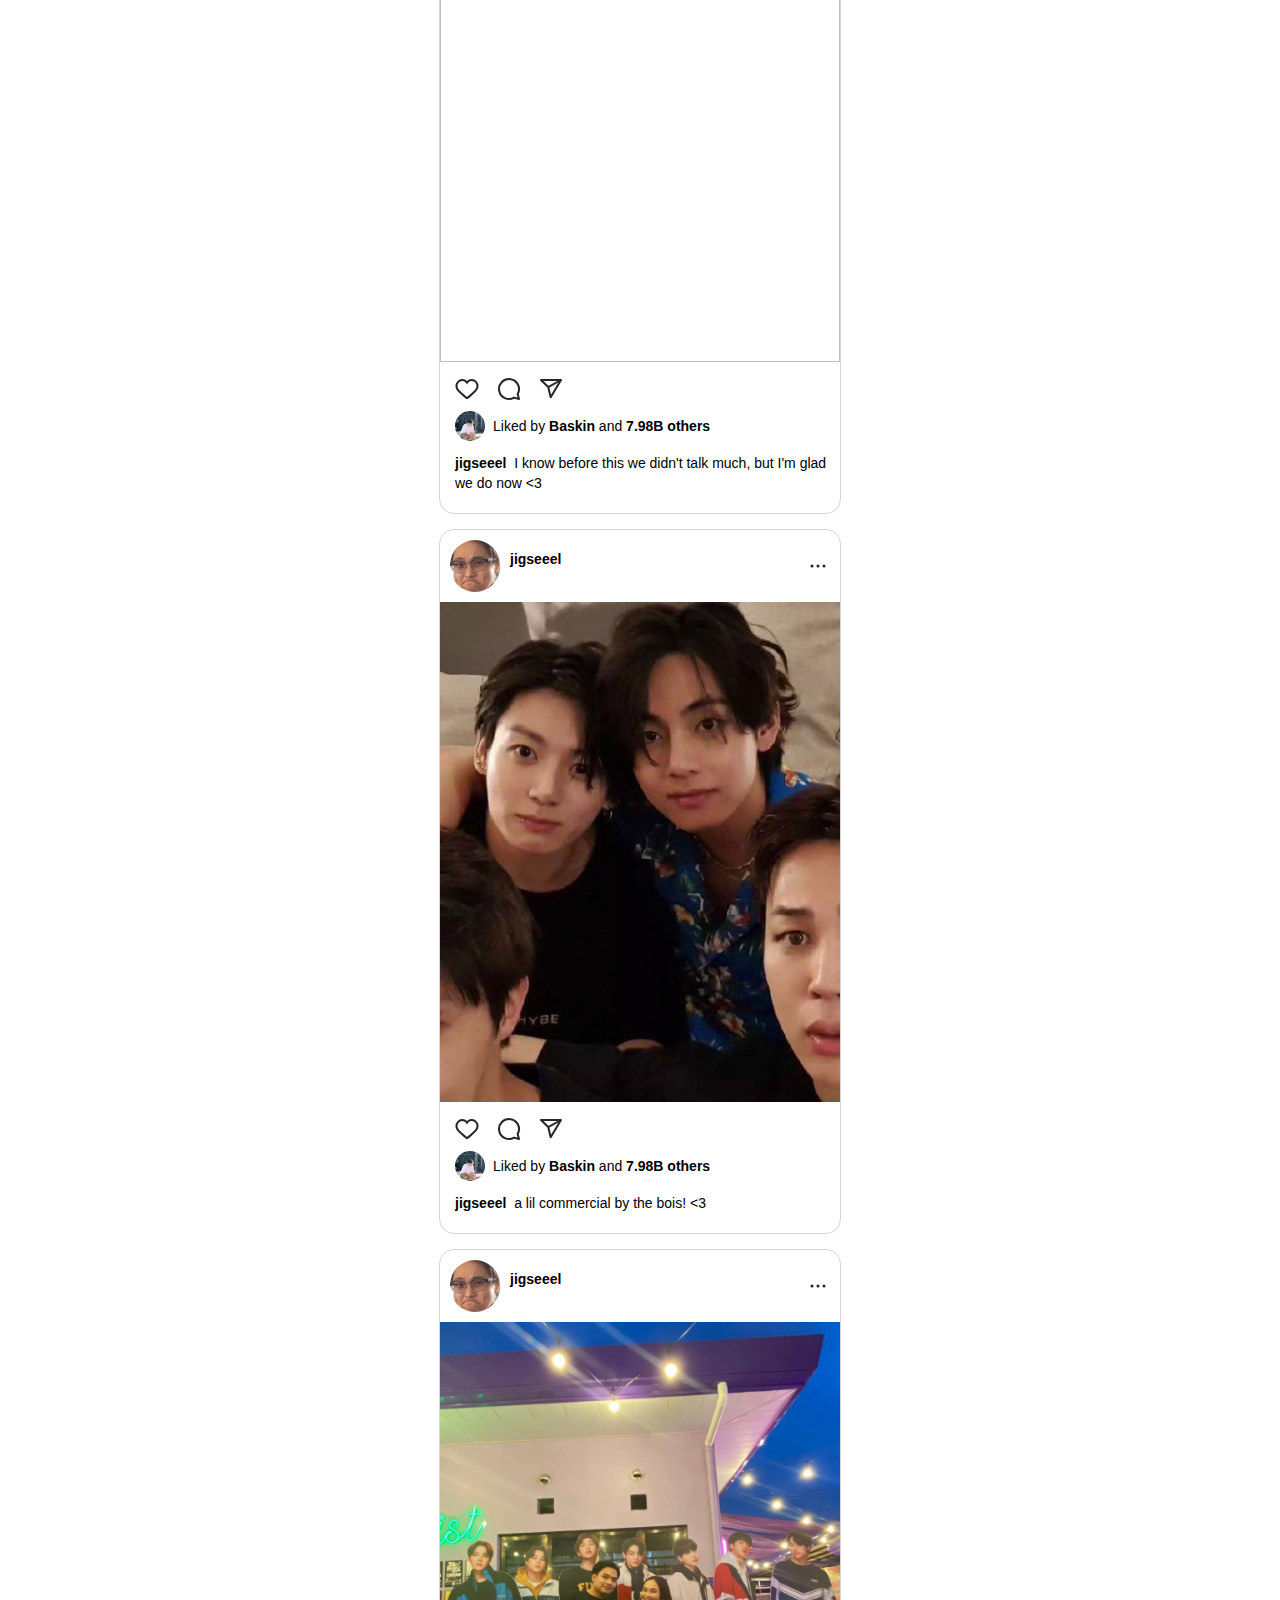
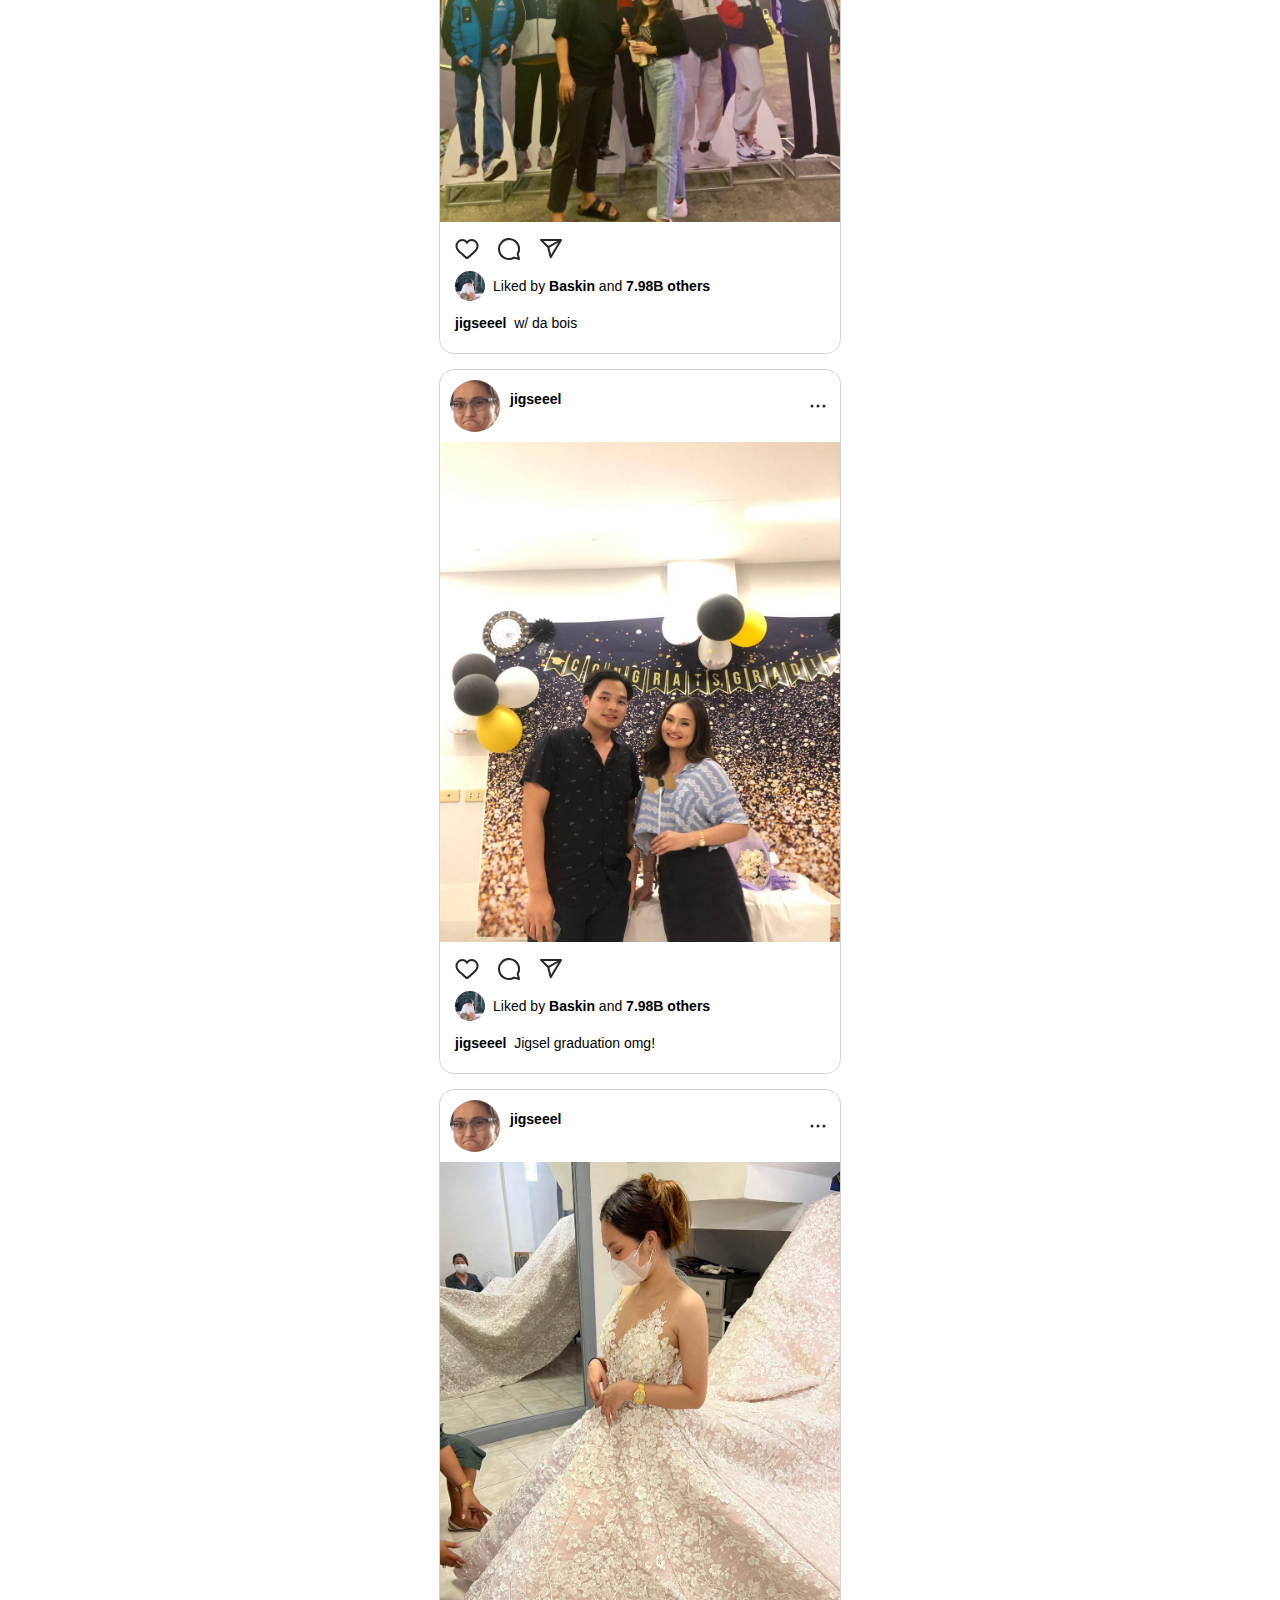
==== commit ca189042: "Add files via upload" ====
--- a/index.html
+++ b/index.html
@@ -2,7 +2,6 @@
   <head>
     <title>Jigstagram</title>
     <meta charset="UTF-8" />
-    <meta http-equiv="X-UA-Compatible" content="IE=edge" />
     <meta
       name="viewport"
       content="width=device-width, initial-scale=1.0, maximum-scale=1"
@@ -509,9 +508,7 @@
           </div>
         </div>
         <div>
-          <!--test this again-->
-          <video class="post-img" controls download="no">
-            <source src="pics/firstvid.MOV" type="video/ogg" />
+          <video class="post-img" src="pics/firstvid.mp4" type="video/mp4" playsinline autoplay muted controls>
           </video>
         </div>
         <div class="post-footer-wrapper">
@@ -643,8 +640,8 @@
           </div>
         </div>
         <div>
-          <video class="post-img" controls download="no">
-            <source src="pics/japanese era.MOV" type="video/ogg" />
+          <video class="post-img" src="pics/japanese era.mp4" type="video/mp4" playsinline autoplay muted controls>
+          </video>
           </video>
         </div>
         <div class="post-footer-wrapper">
@@ -776,8 +773,8 @@
           </div>
         </div>
         <div>
-          <video class="post-img" controls download="no">
-            <source src="pics/reallyoldvid.MOV" type="video/ogg" />
+          <video class="post-img" src="pics/reallyoldvid.mp4" type="video/mp4" playsinline autoplay muted controls>
+          </video>
         </div>
         <div class="post-footer-wrapper">
           <div style="display: flex">
@@ -1287,8 +1284,7 @@
           </div>
         </div>
         <div>
-          <video class="post-img" controls download="no">
-            <source src="pics/samyang.MP4" type="video/ogg" />
+          <video class="post-img" src="pics/samyang.MP4" type="video/mp4" playsinline autoplay muted controls>
           </video>
         </div>
         <div class="post-footer-wrapper">
@@ -1924,8 +1920,7 @@
           </div>
         </div>
         <div>
-          <video class="post-img" controls download="no">
-            <source src="pics/lighting.MP4" type="video/ogg" />
+          <video class="post-img" src="pics/lighting.MP4" type="video/mp4" playsinline autoplay muted controls>
           </video>
               </div>
         <div class="post-footer-wrapper">
@@ -2053,10 +2048,9 @@
           </div>
         </div>
         <div>
-          <video class="post-img" controls download="no">
-            <source src="pics/nagslide.MP4" type="video/ogg" />
+          <video class="post-img" src="pics/nagslide.MP4" type="video/mp4" playsinline autoplay muted controls>
           </video>
-              </div>
+        </div>
         <div class="post-footer-wrapper">
           <div style="display: flex">
             <div class="post-buttons">
@@ -3071,8 +3065,7 @@
           </div>
         </div>
         <div>
-          <video class="post-img" controls download="no">
-            <source src="pics/hilo.MOV" type="video/ogg" />
+          <video class="post-img" src="pics/hilo.mp4" type="video/mp4" playsinline autoplay muted controls>
           </video>
         </div>
         <div class="post-footer-wrapper">
